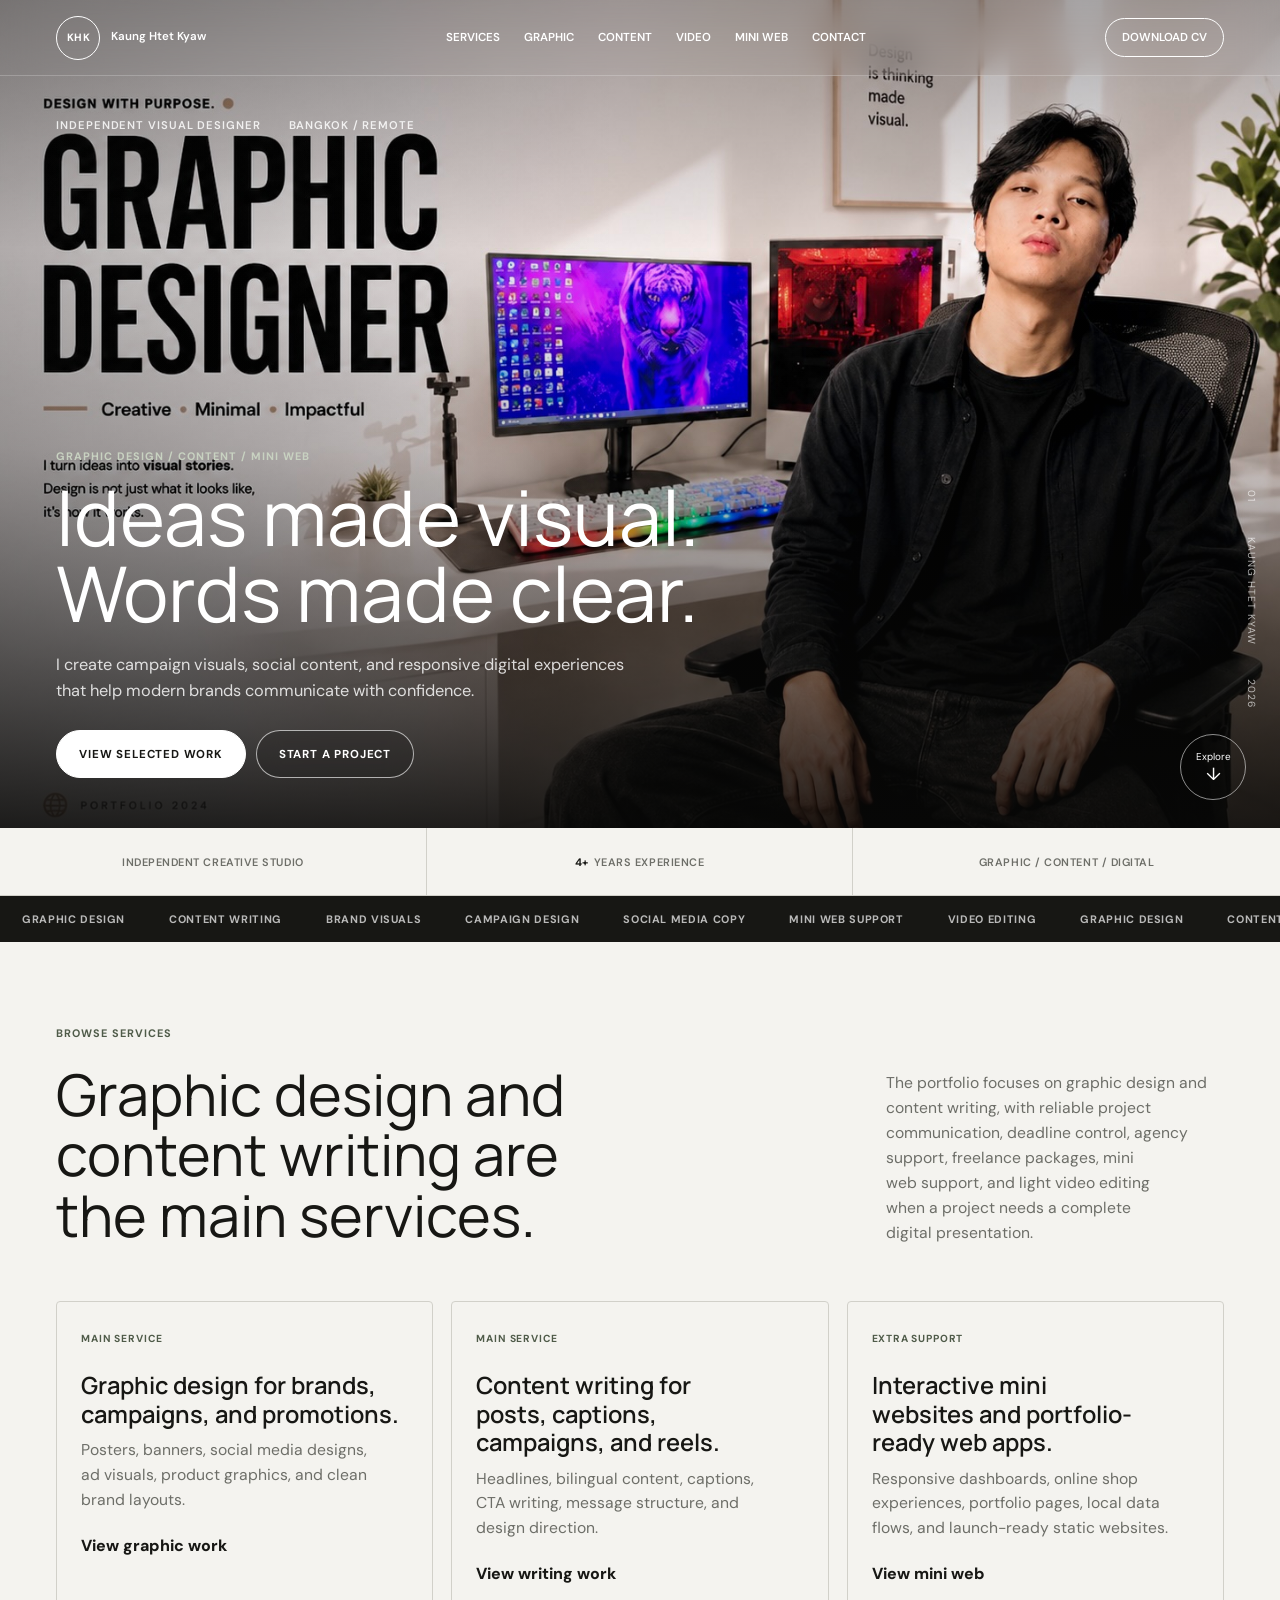
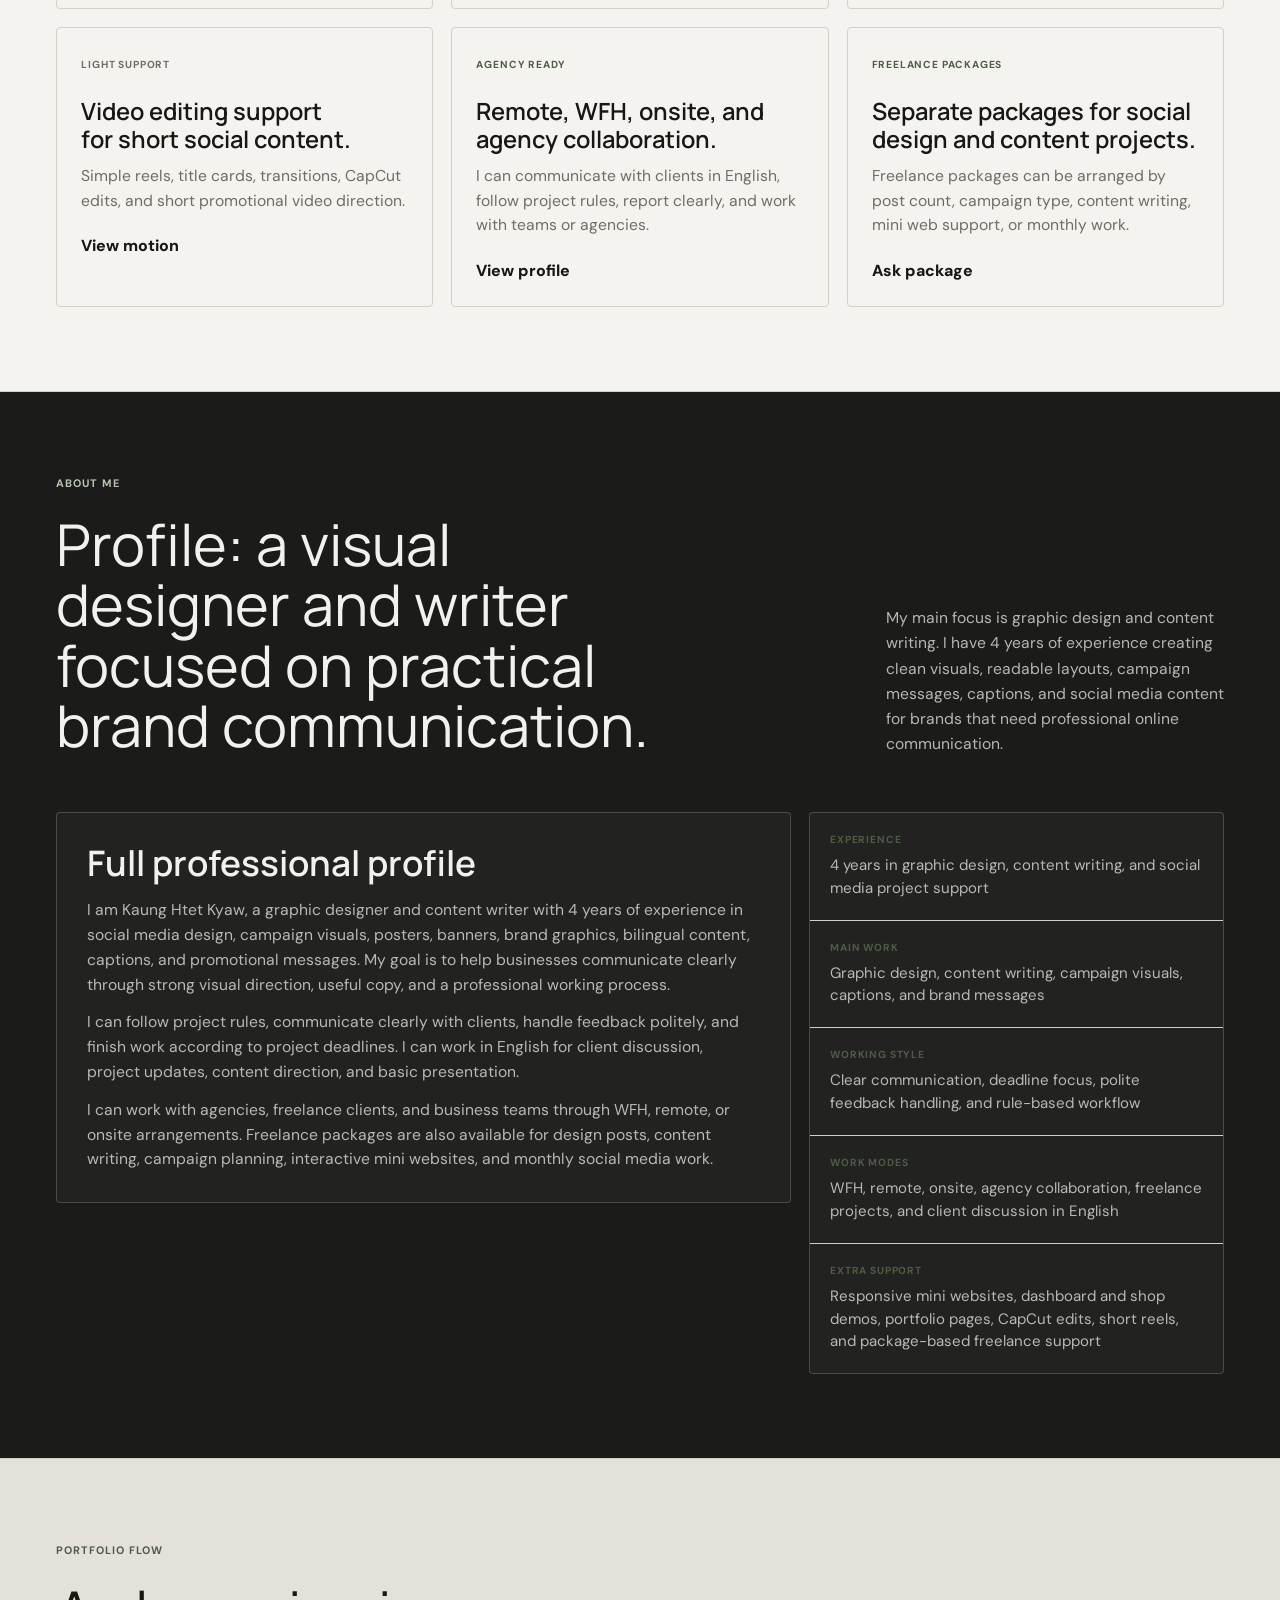
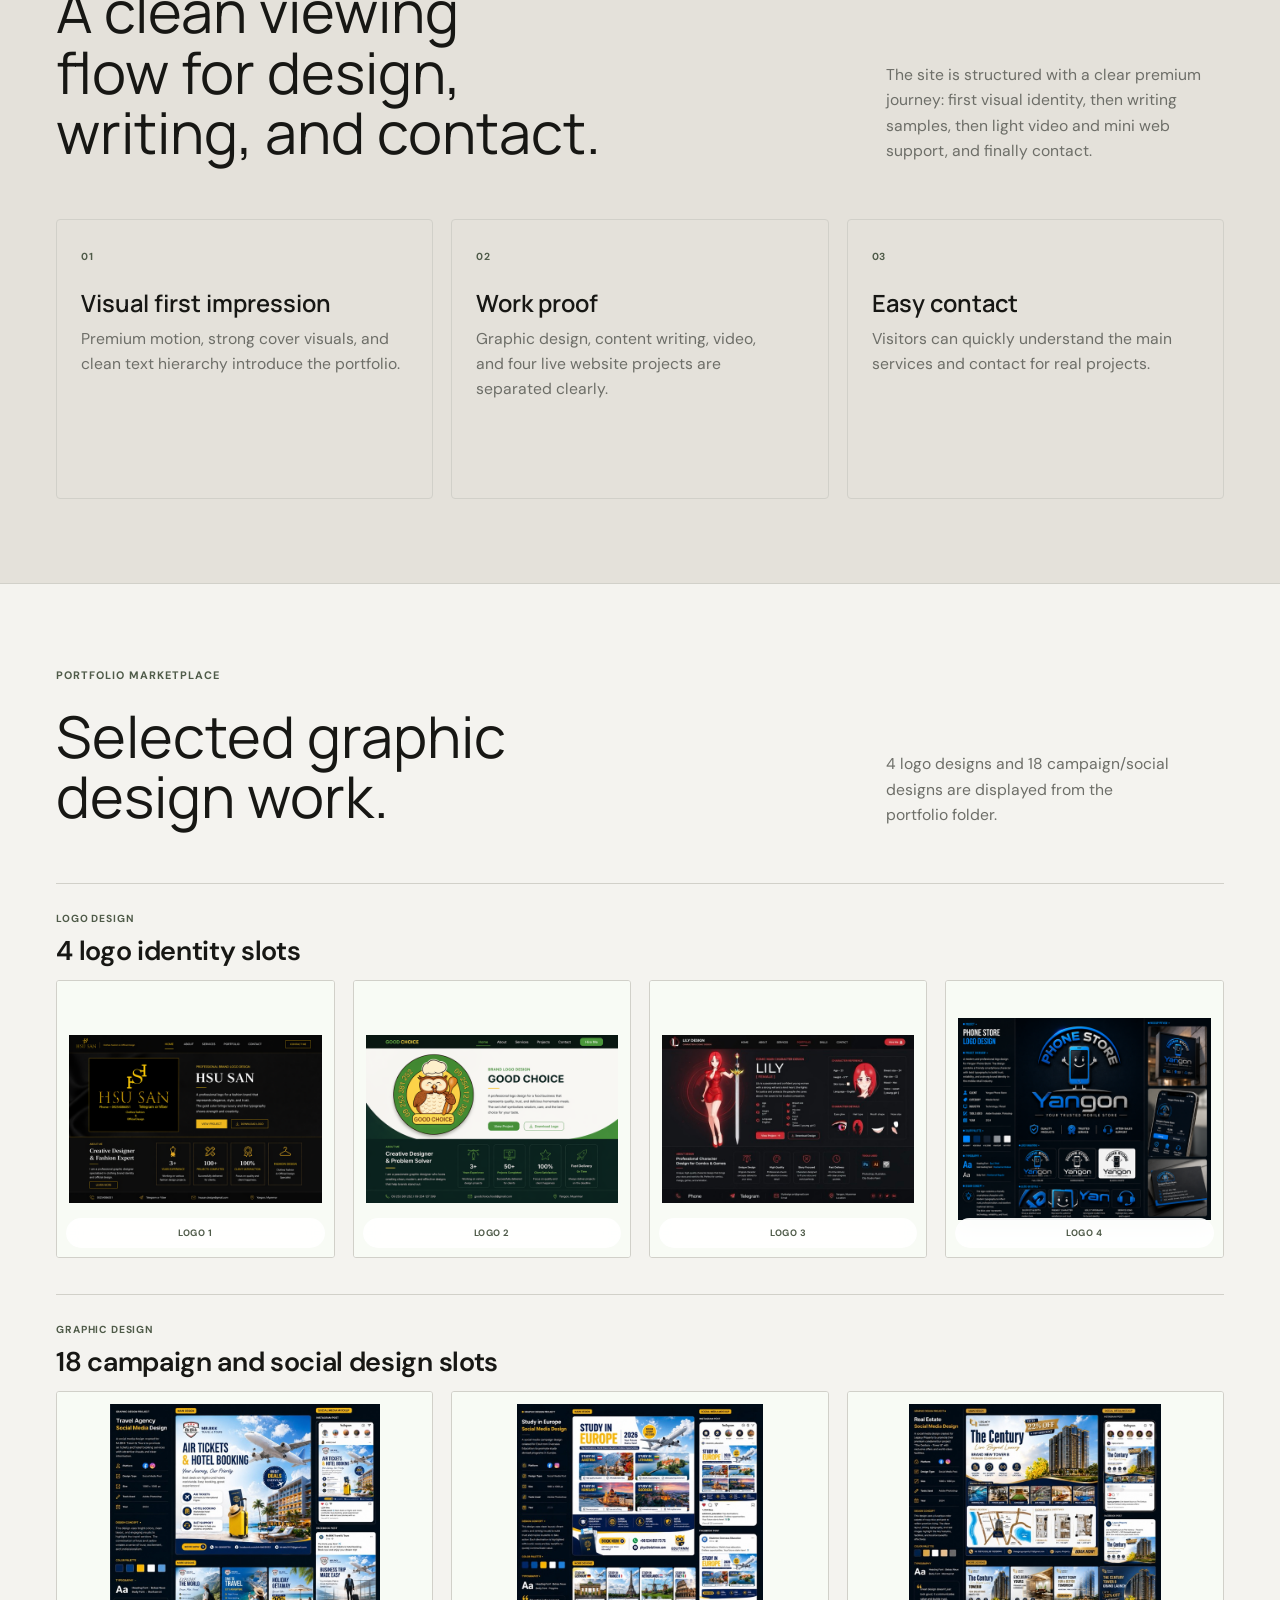
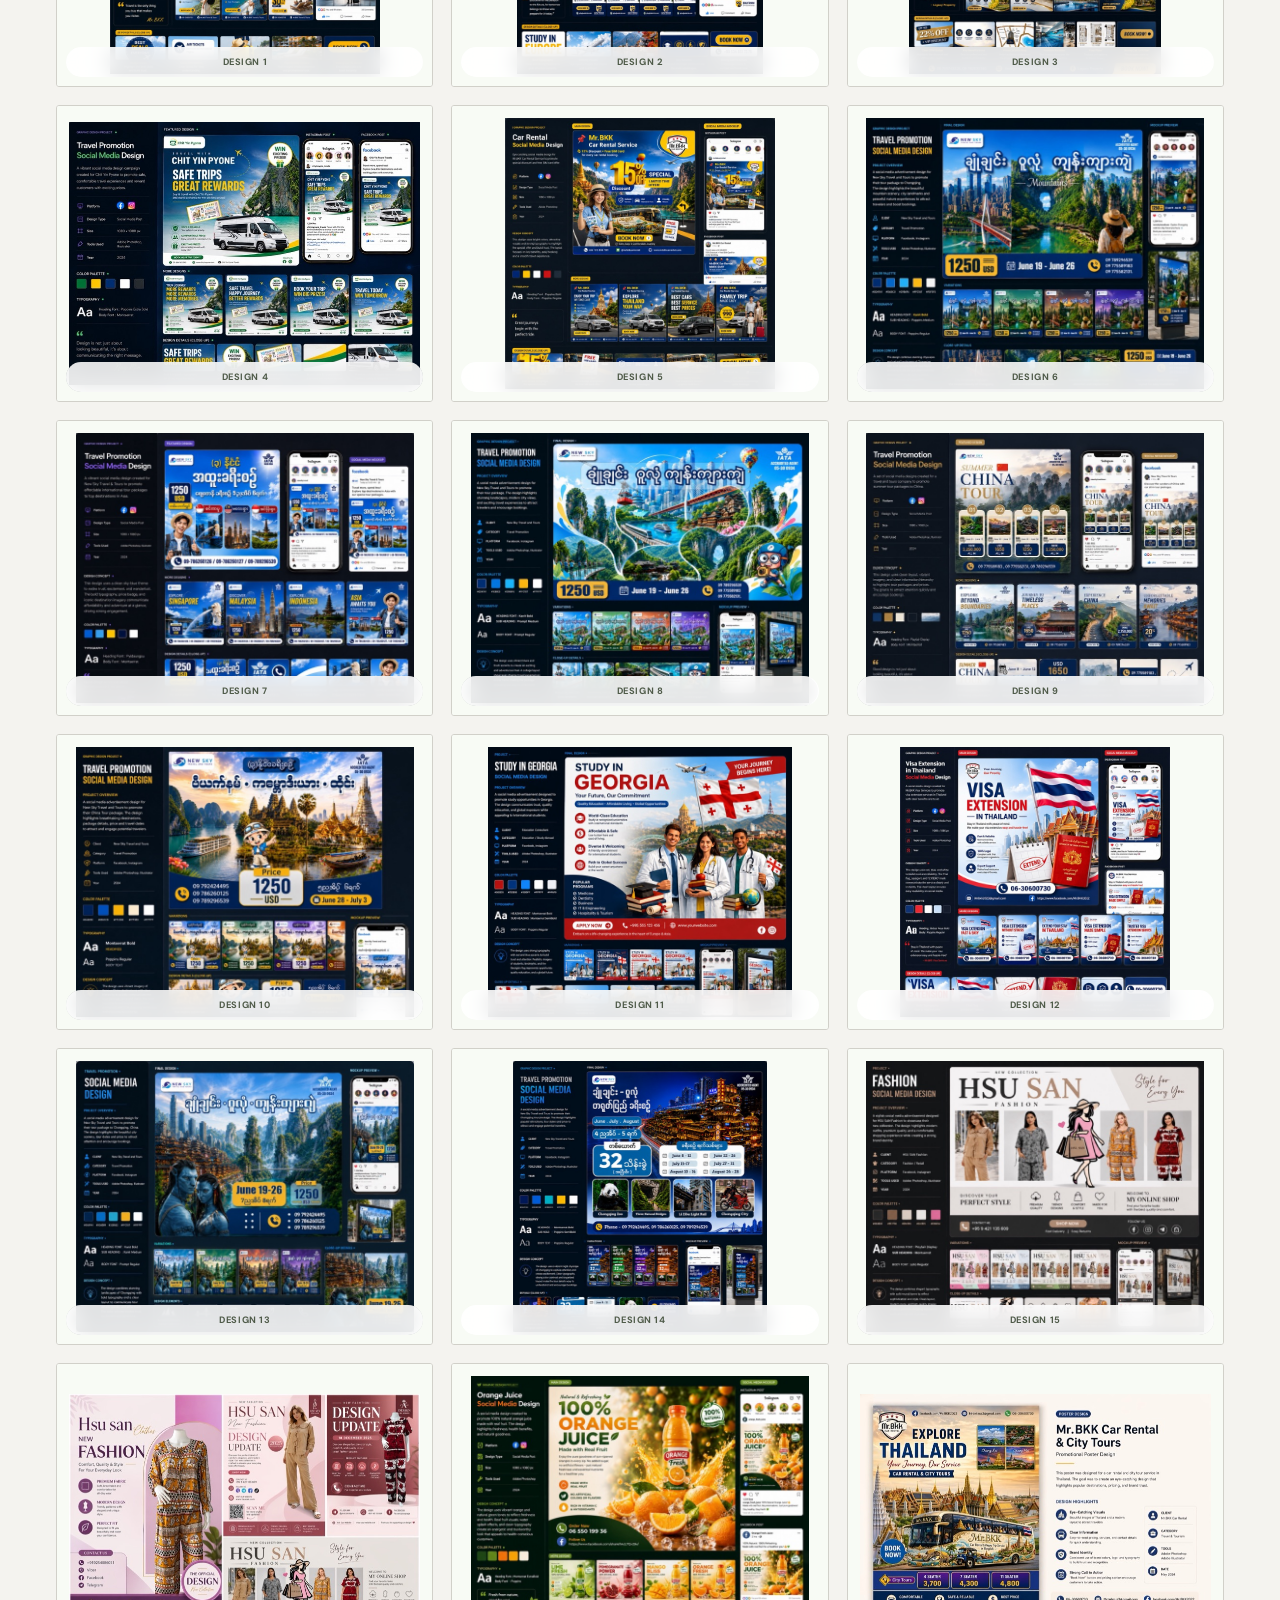
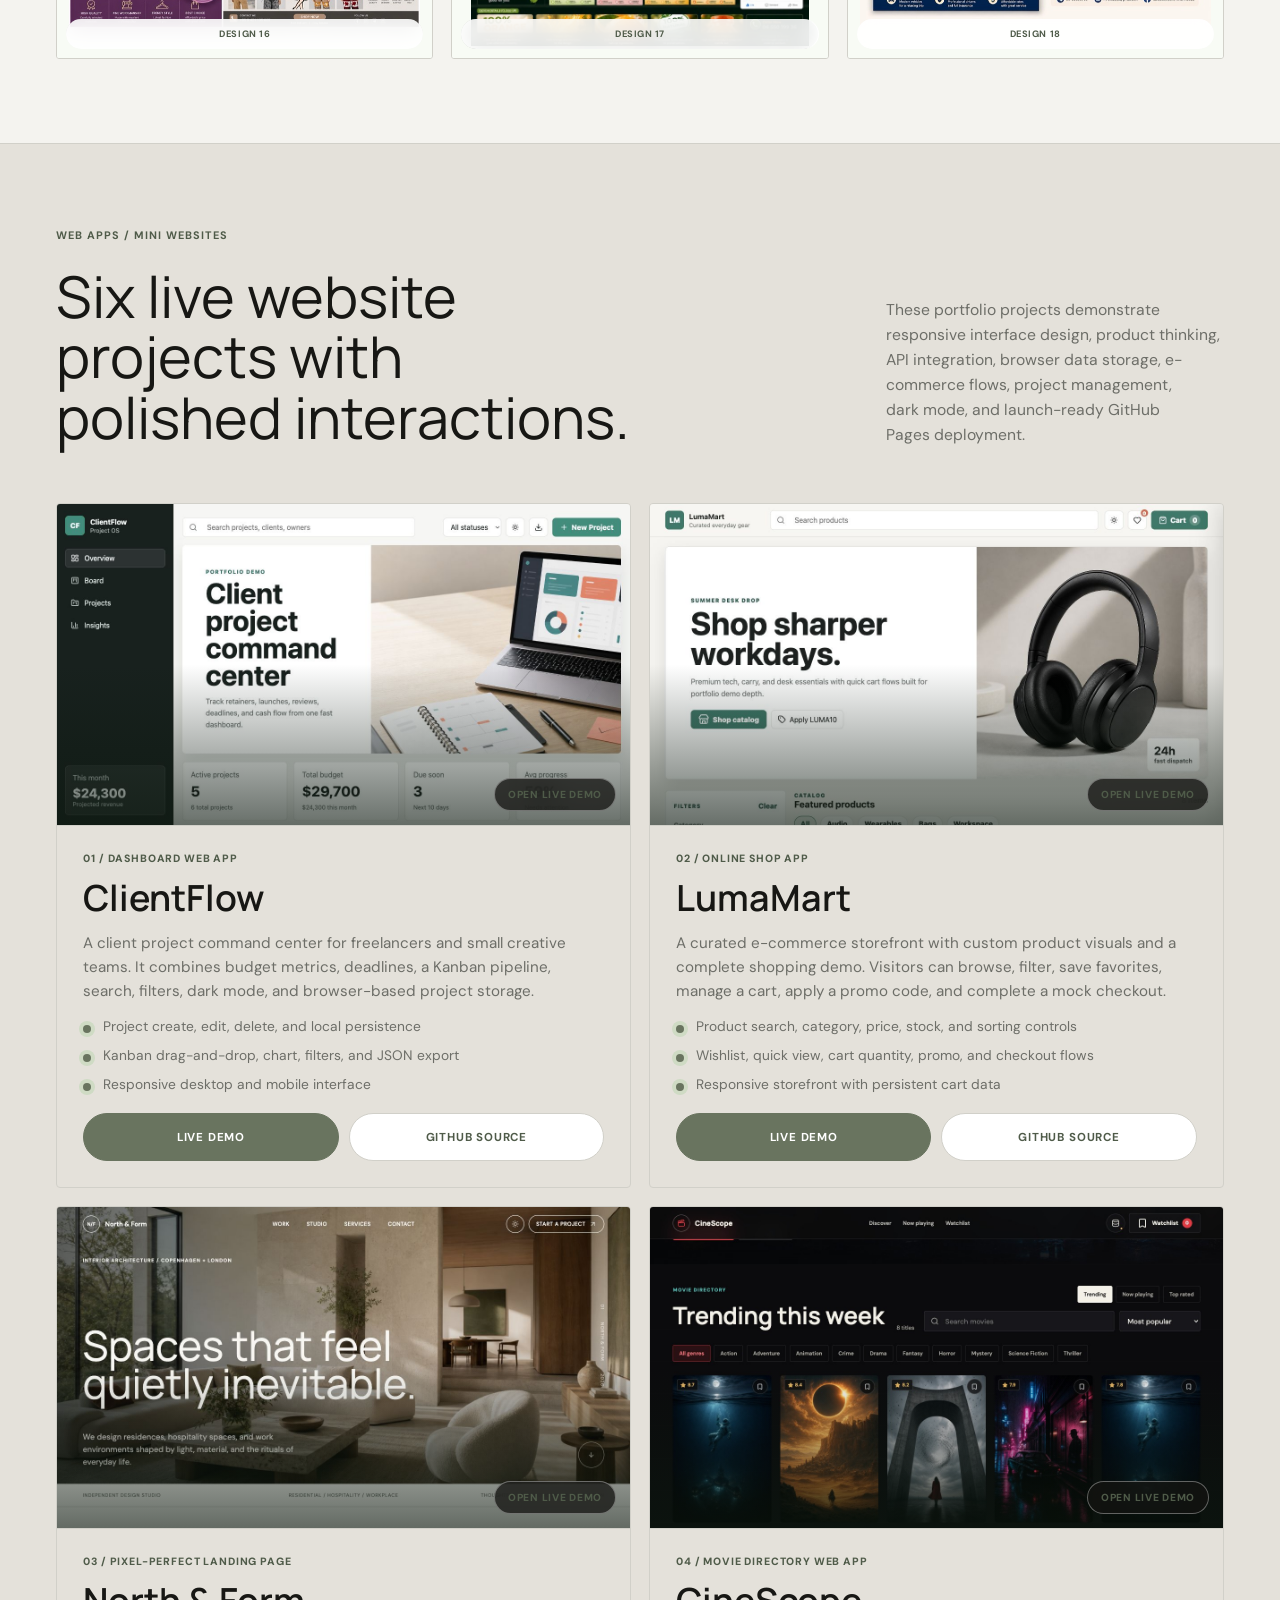
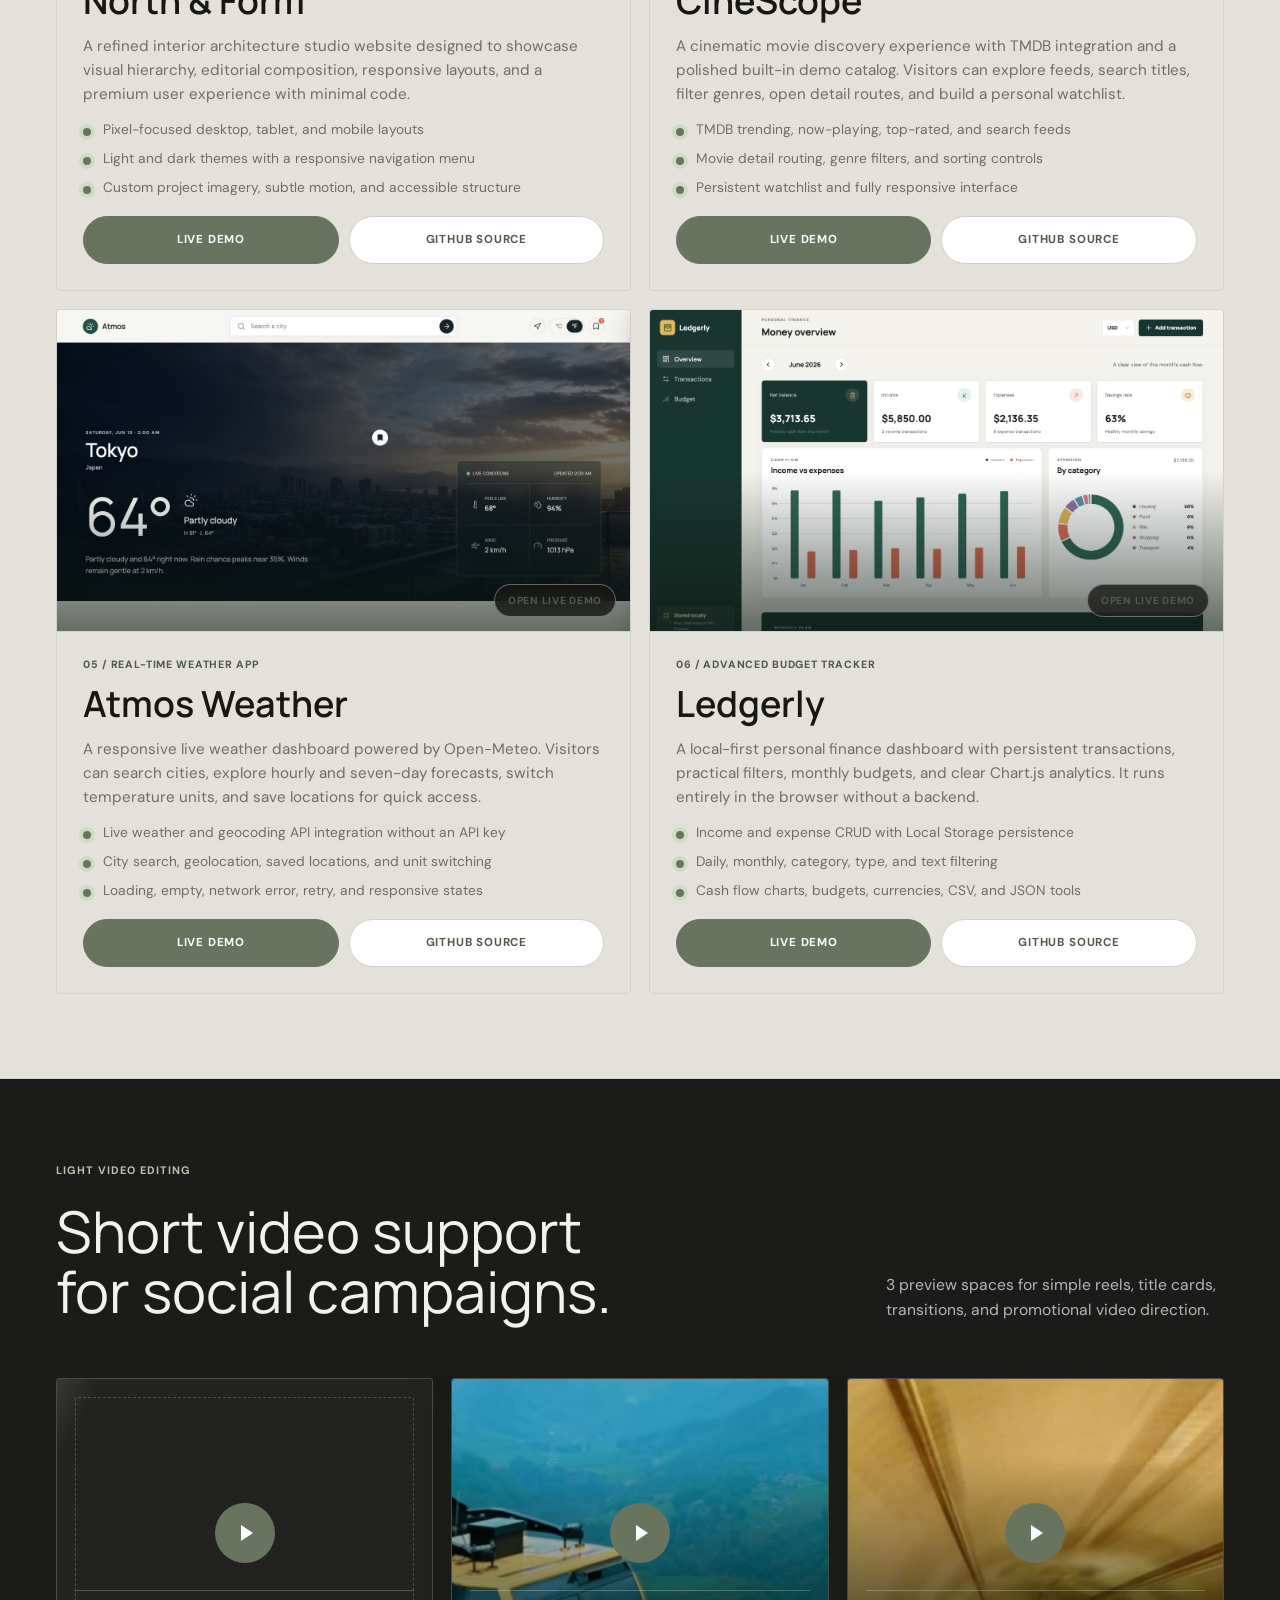
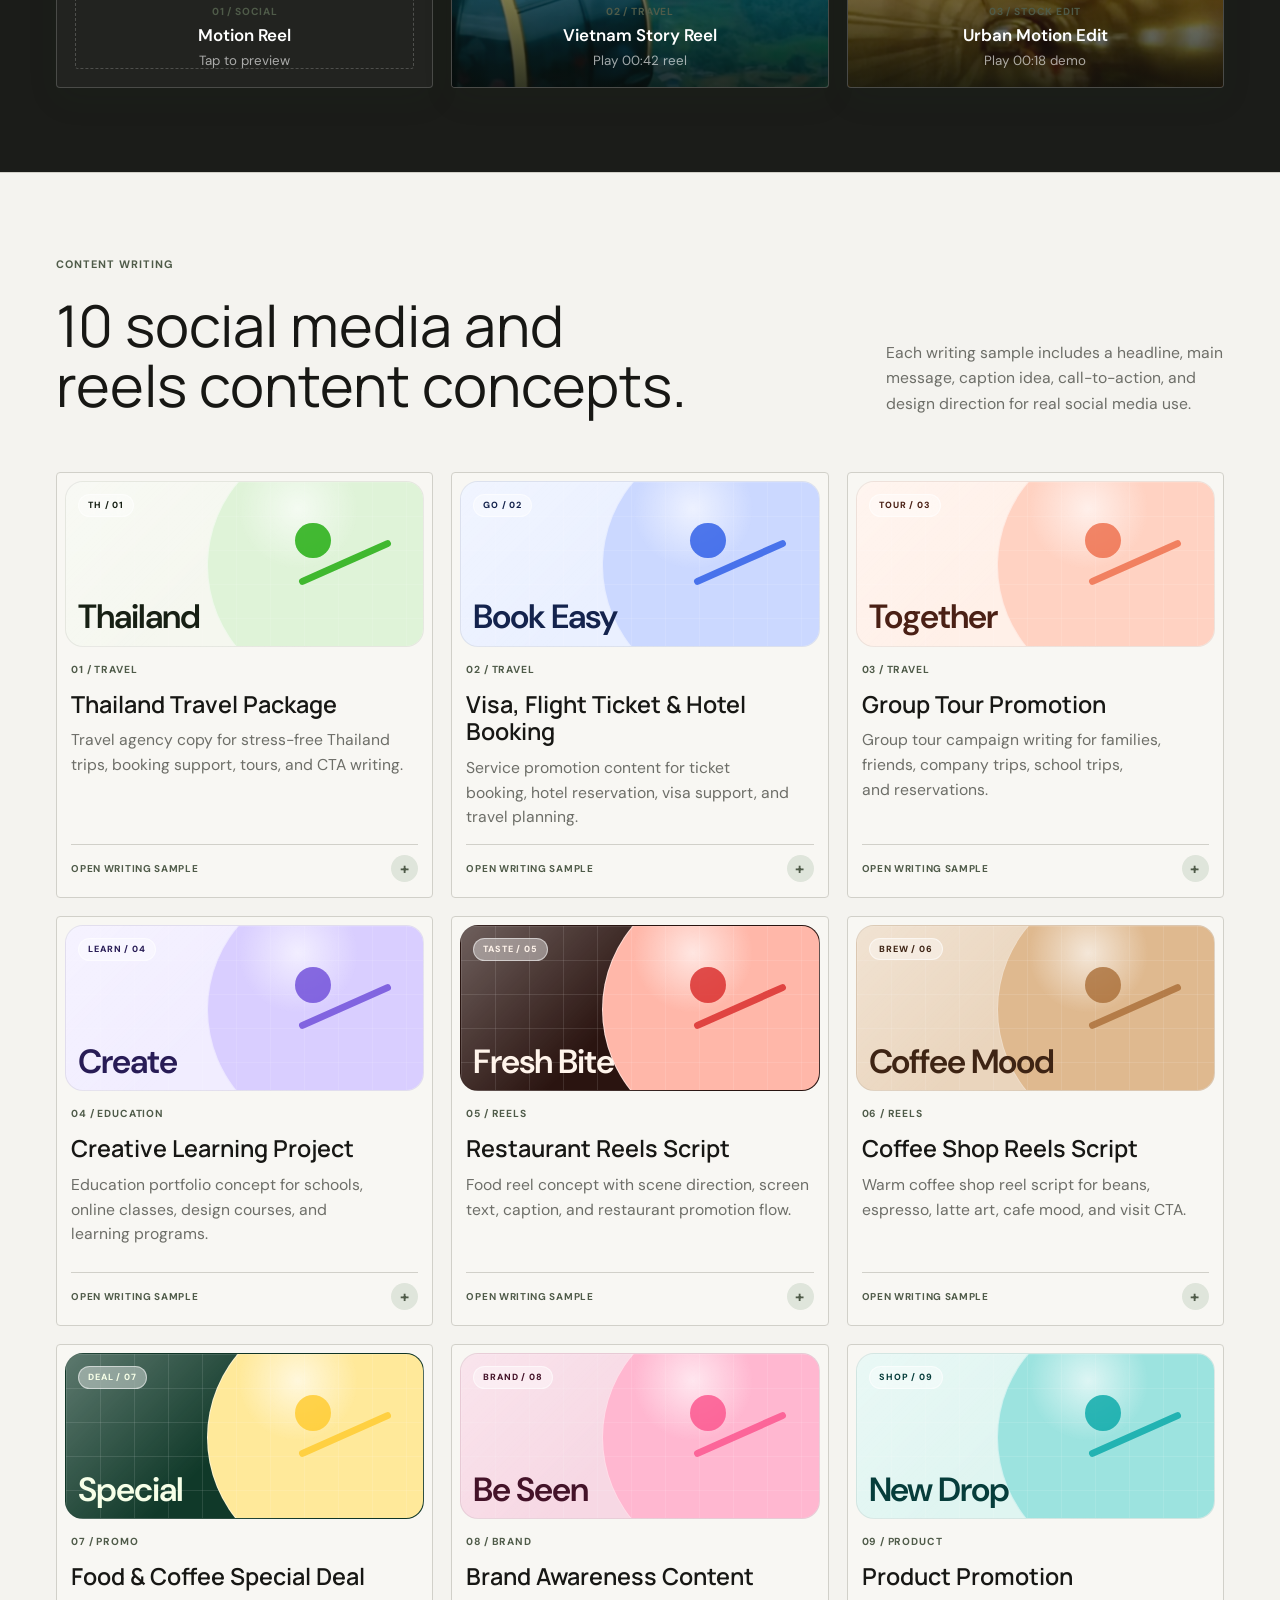
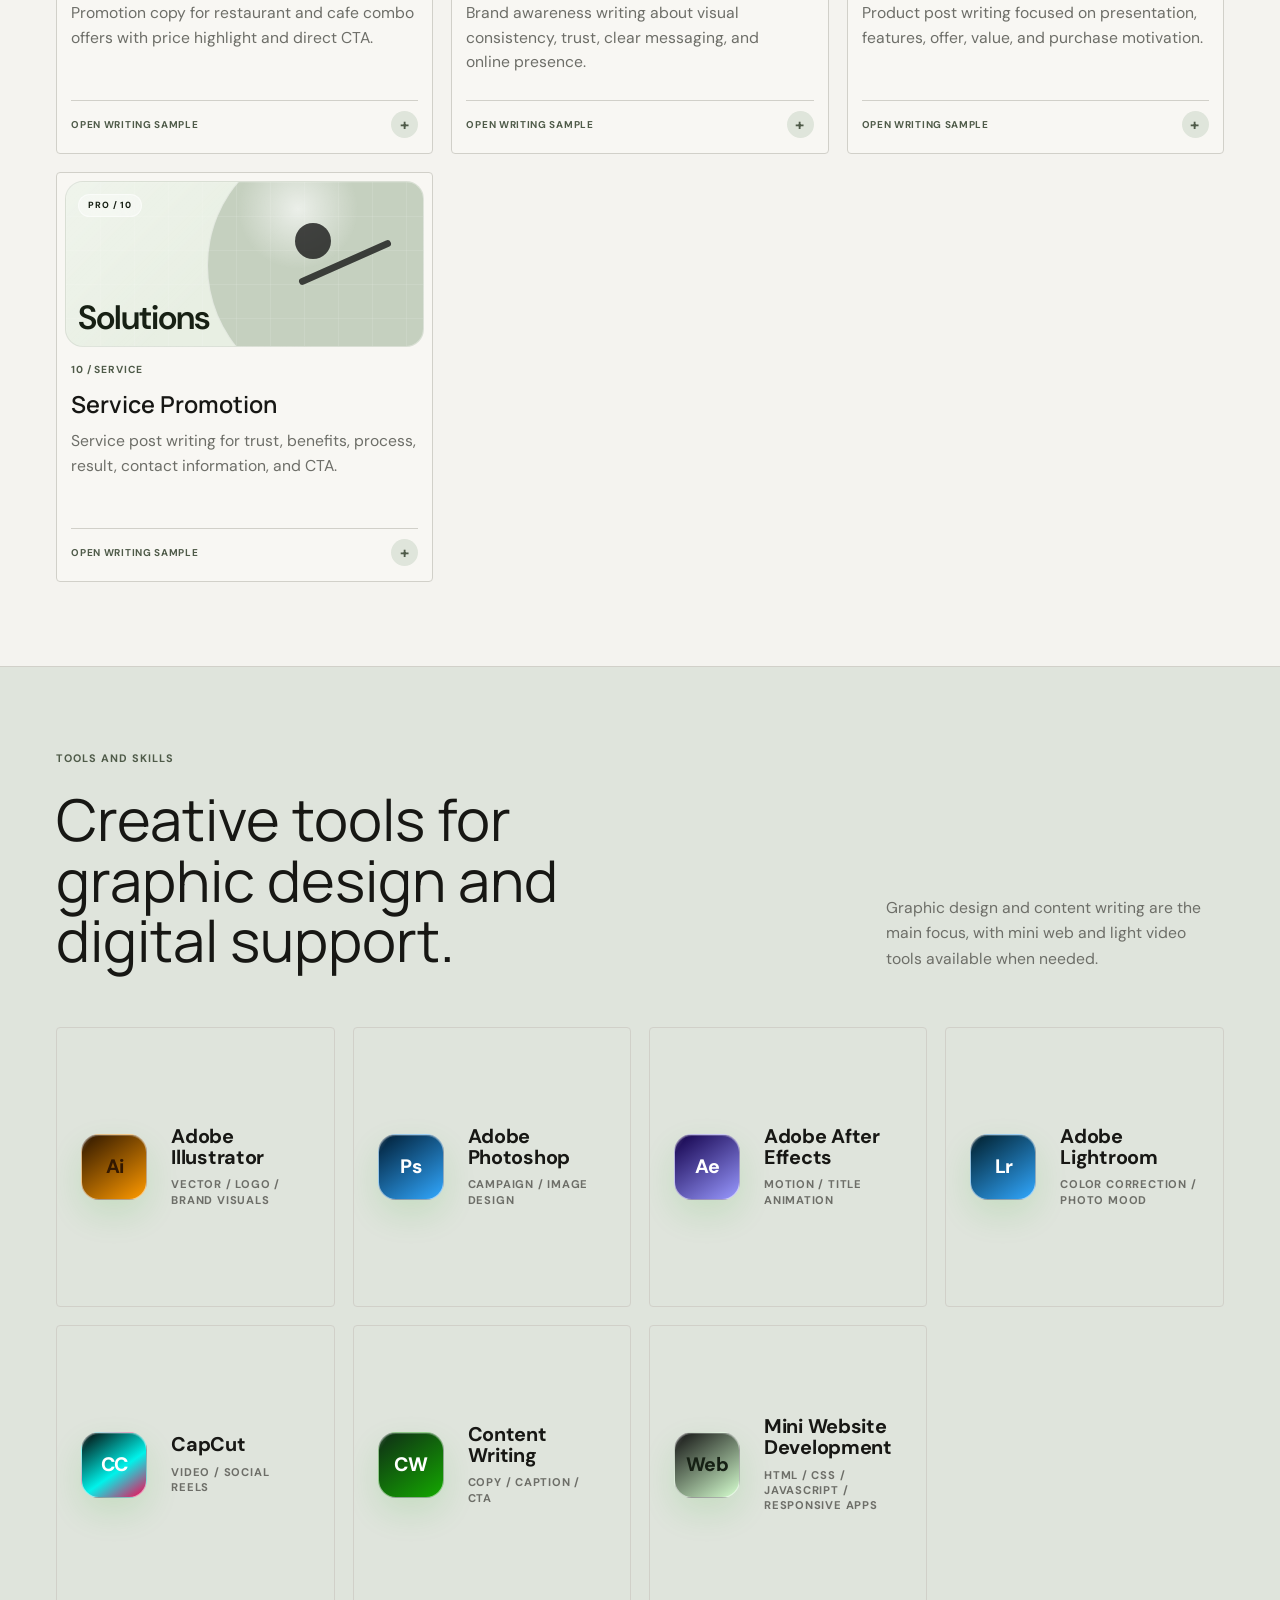
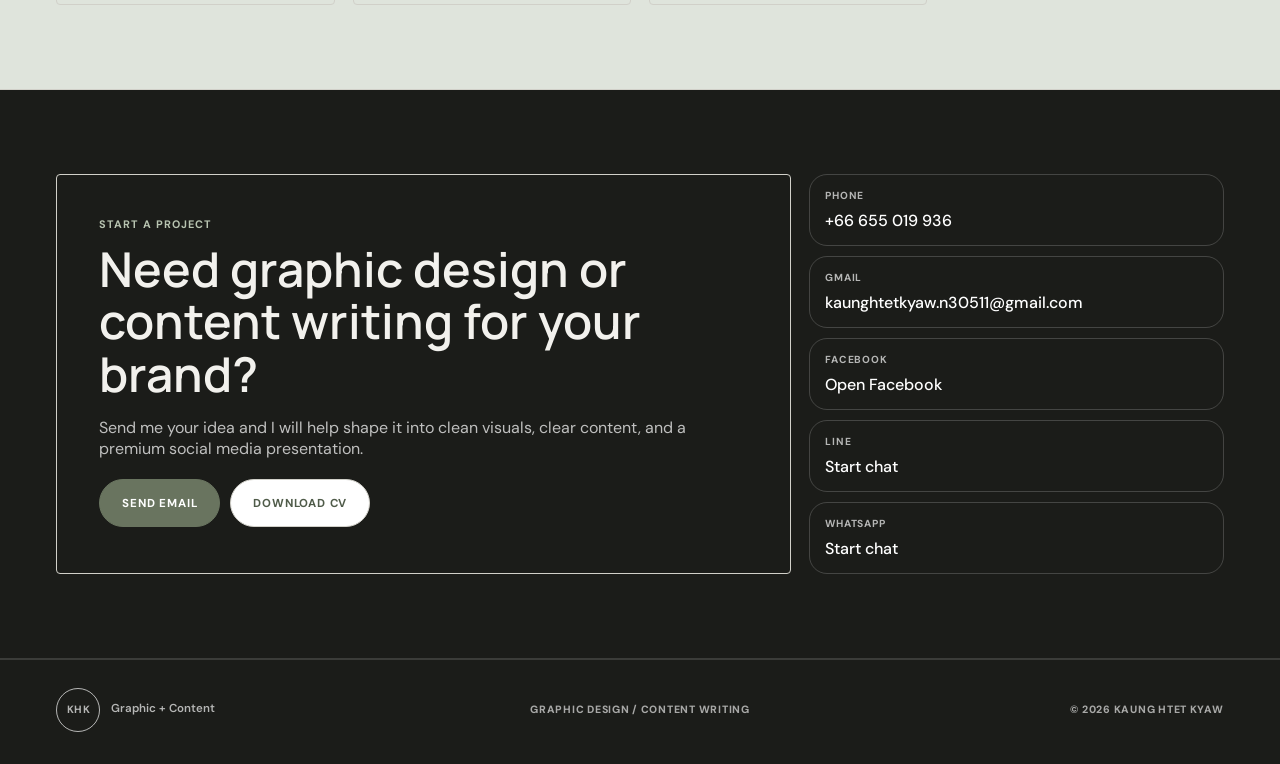
==== index.html @ 37d465cb "Add Urban Motion stock edit" ====
<!doctype html>
<html lang="en">
  <head>
    <meta charset="UTF-8" />
    <meta name="viewport" content="width=device-width, initial-scale=1.0" />
    <meta
      name="description"
      content="Kaung Htet Kyaw is a graphic designer and content writer with 4 years of experience creating premium brand visuals, bilingual content, interactive mini websites, agency support, and freelance packages."
    />
    <title>Kaung Htet Kyaw | Graphic Designer &amp; Content Writer</title>
    <link rel="icon" href="./assets/favicon.svg" type="image/svg+xml" />
    <link rel="preconnect" href="https://fonts.googleapis.com" />
    <link rel="preconnect" href="https://fonts.gstatic.com" crossorigin />
    <link
      href="https://fonts.googleapis.com/css2?family=DM+Sans:wght@400;500;600;700&amp;family=Manrope:wght@400;500;600;700&amp;display=swap"
      rel="stylesheet"
    />
    <link rel="stylesheet" href="styles.css?v=editorial-portfolio-20260611" />
    <script>
      document.documentElement.classList.add("js");
    </script>
  </head>
  <body>
    <a class="skip-link" href="#main">Skip to content</a>
    <div class="bubble-background" aria-hidden="true">
      <span></span>
      <span></span>
      <span></span>
      <span></span>
      <span></span>
      <span></span>
      <span></span>
      <span></span>
    </div>

    <header class="site-header">
      <a class="brand" href="#top" aria-label="Kaung Htet Kyaw home">
        <span class="brand-mark">KHK</span>
        <span class="brand-copy">Kaung Htet Kyaw</span>
      </a>

      <button
        class="nav-toggle"
        type="button"
        aria-expanded="false"
        aria-controls="site-nav"
      >
        <span></span>
        <span></span>
        <span class="sr-only">Toggle navigation</span>
      </button>

      <nav id="site-nav" class="site-nav" aria-label="Primary navigation">
        <a href="#services">Services</a>
        <a href="#work">Graphic</a>
        <a href="#content">Content</a>
        <a href="#motion">Video</a>
        <a href="#mini-web">Mini Web</a>
        <a href="#contact">Contact</a>
      </nav>

      <a class="header-cta" href="./assets/KaungHtetKyaw_CV.pdf" download>
        Download CV
      </a>
    </header>

    <main id="main">
      <section id="top" class="hero">
        <div class="hero-cover-card" data-cover-video-slot>
          <div class="hero-cover-media" aria-label="Portfolio cover image">
            <img
              class="cover-photo"
              src="./assets/portfolio-ui-design/cover-photo.png?v=editorial-20260611"
              alt="Kaung Htet Kyaw in his graphic design workspace"
              width="1448"
              height="1086"
              fetchpriority="high"
            />
          </div>

          <div class="hero-shade" aria-hidden="true"></div>

          <div class="hero-topline">
            <span>Independent visual designer</span>
            <span>Bangkok / Remote</span>
          </div>

          <div class="hero-intro reveal">
            <p class="eyebrow">Graphic design / Content / Mini web</p>
            <h1>Ideas made visual.<br />Words made clear.</h1>
            <p>
              I create campaign visuals, social content, and responsive digital
              experiences that help modern brands communicate with confidence.
            </p>
            <div class="hero-buttons">
              <a class="button button-primary" href="#work">View selected work</a>
              <a class="button hero-outline-button" href="#contact">Start a project</a>
            </div>
          </div>

          <div class="hero-side-index" aria-hidden="true">
            <span>01</span>
            <span>KAUNG HTET KYAW</span>
            <span>2026</span>
          </div>

          <a class="hero-scroll" href="#services" aria-label="Scroll to services">
            <span>Explore</span>
            <span aria-hidden="true">↓</span>
          </a>
        </div>

        <div class="hero-facts" aria-label="Portfolio highlights">
          <span>Independent creative studio</span>
          <span><strong>4+</strong> years experience</span>
          <span>Graphic / Content / Digital</span>
        </div>
      </section>

      <div class="logo-strip" aria-label="Creative focus areas">
        <div class="logo-track">
          <span>Graphic Design</span>
          <span>Content Writing</span>
          <span>Brand Visuals</span>
          <span>Campaign Design</span>
          <span>Social Media Copy</span>
          <span>Mini Web Support</span>
          <span>Video Editing</span>
          <span>Graphic Design</span>
          <span>Content Writing</span>
          <span>Brand Visuals</span>
          <span>Campaign Design</span>
          <span>Social Media Copy</span>
          <span>Mini Web Support</span>
          <span>Video Editing</span>
        </div>
      </div>

      <section id="services" class="section services-section">
        <div class="section-heading reveal">
          <p class="eyebrow">Browse services</p>
          <h2>Graphic design and content writing are the main services.</h2>
          <p>
            The portfolio focuses on graphic design and content writing, with
            reliable project communication, deadline control, agency support,
            freelance packages, mini web support, and light video editing when
            a project needs a complete digital presentation.
          </p>
        </div>

        <div class="market-grid">
          <article class="market-card reveal">
            <span>Main service</span>
            <h3>Graphic design for brands, campaigns, and promotions.</h3>
            <p>Posters, banners, social media designs, ad visuals, product graphics, and clean brand layouts.</p>
            <a href="#work">View graphic work</a>
          </article>
          <article class="market-card reveal">
            <span>Main service</span>
            <h3>Content writing for posts, captions, campaigns, and reels.</h3>
            <p>Headlines, bilingual content, captions, CTA writing, message structure, and design direction.</p>
            <a href="#content">View writing work</a>
          </article>
          <article class="market-card reveal">
            <span>Extra support</span>
            <h3>Interactive mini websites and portfolio-ready web apps.</h3>
            <p>Responsive dashboards, online shop experiences, portfolio pages, local data flows, and launch-ready static websites.</p>
            <a href="#mini-web">View mini web</a>
          </article>
          <article class="market-card market-card-green reveal">
            <span>Light support</span>
            <h3>Video editing support for short social content.</h3>
            <p>Simple reels, title cards, transitions, CapCut edits, and short promotional video direction.</p>
            <a href="#motion">View motion</a>
          </article>
          <article class="market-card reveal">
            <span>Agency ready</span>
            <h3>Remote, WFH, onsite, and agency collaboration.</h3>
            <p>I can communicate with clients in English, follow project rules, report clearly, and work with teams or agencies.</p>
            <a href="#about">View profile</a>
          </article>
          <article class="market-card reveal">
            <span>Freelance packages</span>
            <h3>Separate packages for social design and content projects.</h3>
            <p>Freelance packages can be arranged by post count, campaign type, content writing, mini web support, or monthly work.</p>
            <a href="#contact">Ask package</a>
          </article>
        </div>
      </section>

      <section id="about" class="section about-section">
        <div class="section-heading reveal">
          <p class="eyebrow">About me</p>
          <h2>Profile: a visual designer and writer focused on practical brand communication.</h2>
          <p>
            My main focus is graphic design and content writing. I have 4
            years of experience creating clean visuals, readable layouts,
            campaign messages, captions, and social media content for brands
            that need professional online communication.
          </p>
        </div>

        <div class="about-grid">
          <article class="about-panel reveal">
            <h3>Full professional profile</h3>
            <p>
              I am Kaung Htet Kyaw, a graphic designer and content writer
              with 4 years of experience in social media design, campaign
              visuals, posters, banners, brand graphics, bilingual content,
              captions, and promotional messages. My goal is to help businesses
              communicate clearly through strong visual direction, useful copy,
              and a professional working process.
            </p>
            <p>
              I can follow project rules, communicate clearly with clients,
              handle feedback politely, and finish work according to project
              deadlines. I can work in English for client discussion, project
              updates, content direction, and basic presentation.
            </p>
            <p>
              I can work with agencies, freelance clients, and business teams
              through WFH, remote, or onsite arrangements. Freelance packages
              are also available for design posts, content writing, campaign
              planning, interactive mini websites, and monthly social media work.
            </p>
          </article>

          <dl class="about-facts reveal">
            <div><dt>Experience</dt><dd>4 years in graphic design, content writing, and social media project support</dd></div>
            <div><dt>Main work</dt><dd>Graphic design, content writing, campaign visuals, captions, and brand messages</dd></div>
            <div><dt>Working style</dt><dd>Clear communication, deadline focus, polite feedback handling, and rule-based workflow</dd></div>
            <div><dt>Work modes</dt><dd>WFH, remote, onsite, agency collaboration, freelance projects, and client discussion in English</dd></div>
            <div><dt>Extra support</dt><dd>Responsive mini websites, dashboard and shop demos, portfolio pages, CapCut edits, short reels, and package-based freelance support</dd></div>
          </dl>
        </div>
      </section>

      <section id="process" class="section process-section">
        <div class="section-heading reveal">
          <p class="eyebrow">Portfolio flow</p>
          <h2>A clean viewing flow for design, writing, and contact.</h2>
          <p>
            The site is structured with a clear premium journey: first visual
            identity, then writing samples, then light video and mini web
            support, and finally contact.
          </p>
        </div>

        <div class="process-grid">
          <article class="process-card reveal">
            <span>01</span>
            <h3>Visual first impression</h3>
            <p>Premium motion, strong cover visuals, and clean text hierarchy introduce the portfolio.</p>
          </article>
          <article class="process-card reveal">
            <span>02</span>
            <h3>Work proof</h3>
            <p>Graphic design, content writing, video, and four live website projects are separated clearly.</p>
          </article>
          <article class="process-card reveal">
            <span>03</span>
            <h3>Easy contact</h3>
            <p>Visitors can quickly understand the main services and contact for real projects.</p>
          </article>
        </div>
      </section>

      <section id="work" class="section work-section">
        <div class="section-heading reveal">
          <p class="eyebrow">Portfolio marketplace</p>
          <h2>Selected graphic design work.</h2>
          <p>4 logo designs and 18 campaign/social designs are displayed from the portfolio folder.</p>
        </div>

        <div class="portfolio-group">
          <div class="portfolio-subhead reveal">
            <span>Logo design</span>
            <strong>4 logo identity slots</strong>
          </div>

          <div class="logo-grid">
            <button class="work-card work-image-card logo-image-card reveal" type="button" data-image-slot="logo-1" data-image="./assets/portfolio-ui-design/logo1.png" data-caption="logo1"><img src="./assets/portfolio-ui-design/thumbs/logo1.png" alt="logo1" loading="lazy" /><span>Logo 1</span></button>
            <button class="work-card work-image-card logo-image-card reveal" type="button" data-image-slot="logo-2" data-image="./assets/portfolio-ui-design/logo2.png" data-caption="logo2"><img src="./assets/portfolio-ui-design/thumbs/logo2.png" alt="logo2" loading="lazy" /><span>Logo 2</span></button>
            <button class="work-card work-image-card logo-image-card reveal" type="button" data-image-slot="logo-3" data-image="./assets/portfolio-ui-design/logo3.jpeg" data-caption="logo3"><img src="./assets/portfolio-ui-design/thumbs/logo3.jpeg" alt="logo3" loading="lazy" /><span>Logo 3</span></button>
            <button class="work-card work-image-card logo-image-card reveal" type="button" data-image-slot="logo-4" data-image="./assets/portfolio-ui-design/logo4.png" data-caption="logo4"><img src="./assets/portfolio-ui-design/thumbs/logo4.png" alt="logo4" loading="lazy" /><span>Logo 4</span></button>
          </div>
        </div>

        <div class="portfolio-group">
          <div class="portfolio-subhead reveal">
            <span>Graphic design</span>
            <strong>18 campaign and social design slots</strong>
          </div>

          <div class="portfolio-grid">
            <button class="work-card work-image-card reveal" type="button" data-image-slot="design-1" data-image="./assets/portfolio-ui-design/design1.jpg" data-caption="design1"><img src="./assets/portfolio-ui-design/thumbs/design1.jpg" alt="design1" loading="lazy" /><span>Design 1</span></button>
            <button class="work-card work-image-card reveal" type="button" data-image-slot="design-2" data-image="./assets/portfolio-ui-design/design2.jpg" data-caption="design2"><img src="./assets/portfolio-ui-design/thumbs/design2.jpg" alt="design2" loading="lazy" /><span>Design 2</span></button>
            <button class="work-card work-image-card reveal" type="button" data-image-slot="design-3" data-image="./assets/portfolio-ui-design/design3.jpg" data-caption="design3"><img src="./assets/portfolio-ui-design/thumbs/design3.jpg" alt="design3" loading="lazy" /><span>Design 3</span></button>
            <button class="work-card work-image-card reveal" type="button" data-image-slot="design-4" data-image="./assets/portfolio-ui-design/design4.jpg" data-caption="design4"><img src="./assets/portfolio-ui-design/thumbs/design4.jpg" alt="design4" loading="lazy" /><span>Design 4</span></button>
            <button class="work-card work-image-card reveal" type="button" data-image-slot="design-5" data-image="./assets/portfolio-ui-design/design5.jpg" data-caption="design5"><img src="./assets/portfolio-ui-design/thumbs/design5.jpg" alt="design5" loading="lazy" /><span>Design 5</span></button>
            <button class="work-card work-image-card reveal" type="button" data-image-slot="design-6" data-image="./assets/portfolio-ui-design/design6.jpg" data-caption="design6"><img src="./assets/portfolio-ui-design/thumbs/design6.jpg" alt="design6" loading="lazy" /><span>Design 6</span></button>
            <button class="work-card work-image-card reveal" type="button" data-image-slot="design-7" data-image="./assets/portfolio-ui-design/design7.jpg" data-caption="design7"><img src="./assets/portfolio-ui-design/thumbs/design7.jpg" alt="design7" loading="lazy" /><span>Design 7</span></button>
            <button class="work-card work-image-card reveal" type="button" data-image-slot="design-8" data-image="./assets/portfolio-ui-design/design8.jpg" data-caption="design8"><img src="./assets/portfolio-ui-design/thumbs/design8.jpg" alt="design8" loading="lazy" /><span>Design 8</span></button>
            <button class="work-card work-image-card reveal" type="button" data-image-slot="design-9" data-image="./assets/portfolio-ui-design/design9.jpg" data-caption="design9"><img src="./assets/portfolio-ui-design/thumbs/design9.jpg" alt="design9" loading="lazy" /><span>Design 9</span></button>
            <button class="work-card work-image-card reveal" type="button" data-image-slot="design-10" data-image="./assets/portfolio-ui-design/design10.jpg" data-caption="design10"><img src="./assets/portfolio-ui-design/thumbs/design10.jpg" alt="design10" loading="lazy" /><span>Design 10</span></button>
            <button class="work-card work-image-card reveal" type="button" data-image-slot="design-11" data-image="./assets/portfolio-ui-design/design11.jpg" data-caption="design11"><img src="./assets/portfolio-ui-design/thumbs/design11.jpg" alt="design11" loading="lazy" /><span>Design 11</span></button>
            <button class="work-card work-image-card reveal" type="button" data-image-slot="design-12" data-image="./assets/portfolio-ui-design/design12.jpg" data-caption="design12"><img src="./assets/portfolio-ui-design/thumbs/design12.jpg" alt="design12" loading="lazy" /><span>Design 12</span></button>
            <button class="work-card work-image-card reveal" type="button" data-image-slot="design-13" data-image="./assets/portfolio-ui-design/design13.jpg" data-caption="design13"><img src="./assets/portfolio-ui-design/thumbs/design13.jpg" alt="design13" loading="lazy" /><span>Design 13</span></button>
            <button class="work-card work-image-card reveal" type="button" data-image-slot="design-14" data-image="./assets/portfolio-ui-design/design14.jpg" data-caption="design14"><img src="./assets/portfolio-ui-design/thumbs/design14.jpg" alt="design14" loading="lazy" /><span>Design 14</span></button>
            <button class="work-card work-image-card reveal" type="button" data-image-slot="design-15" data-image="./assets/portfolio-ui-design/design15.jpg" data-caption="design15"><img src="./assets/portfolio-ui-design/thumbs/design15.jpg" alt="design15" loading="lazy" /><span>Design 15</span></button>
            <button class="work-card work-image-card reveal" type="button" data-image-slot="design-16" data-image="./assets/portfolio-ui-design/design16.jpg" data-caption="design16"><img src="./assets/portfolio-ui-design/thumbs/design16.jpg" alt="design16" loading="lazy" /><span>Design 16</span></button>
            <button class="work-card work-image-card reveal" type="button" data-image-slot="design-17" data-image="./assets/portfolio-ui-design/design17.jpg" data-caption="design17"><img src="./assets/portfolio-ui-design/thumbs/design17.jpg" alt="design17" loading="lazy" /><span>Design 17</span></button>
            <button class="work-card work-image-card reveal" type="button" data-image-slot="design-18" data-image="./assets/portfolio-ui-design/design18.jpg" data-caption="design18"><img src="./assets/portfolio-ui-design/thumbs/design18.jpg" alt="design18" loading="lazy" /><span>Design 18</span></button>
          </div>
        </div>
      </section>

      <section id="mini-web" class="section mini-web-section">
        <div class="section-heading reveal">
          <p class="eyebrow">Web apps / Mini websites</p>
          <h2>Six live website projects with polished interactions.</h2>
          <p>These portfolio projects demonstrate responsive interface design, product thinking, API integration, browser data storage, e-commerce flows, project management, dark mode, and launch-ready GitHub Pages deployment.</p>
        </div>

        <div class="mini-web-projects">
          <article class="mini-web-project reveal">
            <a class="mini-web-preview" href="./web-apps/clientflow/" target="_blank" rel="noopener noreferrer" aria-label="Open ClientFlow live demo">
              <img src="./assets/mini-web/clientflow-preview.jpg" alt="ClientFlow project management dashboard desktop preview" />
              <span>Open live demo</span>
            </a>
            <div class="mini-web-project-copy">
              <p class="mini-web-type">01 / Dashboard web app</p>
              <h3>ClientFlow</h3>
              <p>A client project command center for freelancers and small creative teams. It combines budget metrics, deadlines, a Kanban pipeline, search, filters, dark mode, and browser-based project storage.</p>
              <ul class="mini-web-features">
                <li>Project create, edit, delete, and local persistence</li>
                <li>Kanban drag-and-drop, chart, filters, and JSON export</li>
                <li>Responsive desktop and mobile interface</li>
              </ul>
              <div class="mini-web-actions">
                <a class="button button-primary" href="./web-apps/clientflow/" target="_blank" rel="noopener noreferrer">Live demo</a>
                <a class="button" href="https://github.com/kaunghtetkyaw511/kaung-htet-kyaw-portfolio/tree/main/web-apps/clientflow" target="_blank" rel="noopener noreferrer">GitHub source</a>
              </div>
            </div>
          </article>

          <article class="mini-web-project reveal">
            <a class="mini-web-preview" href="./web-apps/lumamart/" target="_blank" rel="noopener noreferrer" aria-label="Open LumaMart live demo">
              <img src="./assets/mini-web/lumamart-preview.jpg" alt="LumaMart online shop desktop preview" />
              <span>Open live demo</span>
            </a>
            <div class="mini-web-project-copy">
              <p class="mini-web-type">02 / Online shop app</p>
              <h3>LumaMart</h3>
              <p>A curated e-commerce storefront with custom product visuals and a complete shopping demo. Visitors can browse, filter, save favorites, manage a cart, apply a promo code, and complete a mock checkout.</p>
              <ul class="mini-web-features">
                <li>Product search, category, price, stock, and sorting controls</li>
                <li>Wishlist, quick view, cart quantity, promo, and checkout flows</li>
                <li>Responsive storefront with persistent cart data</li>
              </ul>
              <div class="mini-web-actions">
                <a class="button button-primary" href="./web-apps/lumamart/" target="_blank" rel="noopener noreferrer">Live demo</a>
                <a class="button" href="https://github.com/kaunghtetkyaw511/kaung-htet-kyaw-portfolio/tree/main/web-apps/lumamart" target="_blank" rel="noopener noreferrer">GitHub source</a>
              </div>
            </div>
          </article>

          <article class="mini-web-project reveal">
            <a class="mini-web-preview" href="./web-apps/north-form/" target="_blank" rel="noopener noreferrer" aria-label="Open North and Form live demo">
              <img src="./assets/mini-web/north-form-preview.jpg" alt="North and Form interior architecture landing page desktop preview" />
              <span>Open live demo</span>
            </a>
            <div class="mini-web-project-copy">
              <p class="mini-web-type">03 / Pixel-perfect landing page</p>
              <h3>North &amp; Form</h3>
              <p>A refined interior architecture studio website designed to showcase visual hierarchy, editorial composition, responsive layouts, and a premium user experience with minimal code.</p>
              <ul class="mini-web-features">
                <li>Pixel-focused desktop, tablet, and mobile layouts</li>
                <li>Light and dark themes with a responsive navigation menu</li>
                <li>Custom project imagery, subtle motion, and accessible structure</li>
              </ul>
              <div class="mini-web-actions">
                <a class="button button-primary" href="./web-apps/north-form/" target="_blank" rel="noopener noreferrer">Live demo</a>
                <a class="button" href="https://github.com/kaunghtetkyaw511/kaung-htet-kyaw-portfolio/tree/main/web-apps/north-form" target="_blank" rel="noopener noreferrer">GitHub source</a>
              </div>
            </div>
          </article>

          <article class="mini-web-project reveal">
            <a class="mini-web-preview" href="./web-apps/cinescope/" target="_blank" rel="noopener noreferrer" aria-label="Open CineScope movie directory live demo">
              <img src="./assets/mini-web/cinescope-preview.jpg" alt="CineScope movie directory with cinematic poster grid and filters" />
              <span>Open live demo</span>
            </a>
            <div class="mini-web-project-copy">
              <p class="mini-web-type">04 / Movie directory web app</p>
              <h3>CineScope</h3>
              <p>A cinematic movie discovery experience with TMDB integration and a polished built-in demo catalog. Visitors can explore feeds, search titles, filter genres, open detail routes, and build a personal watchlist.</p>
              <ul class="mini-web-features">
                <li>TMDB trending, now-playing, top-rated, and search feeds</li>
                <li>Movie detail routing, genre filters, and sorting controls</li>
                <li>Persistent watchlist and fully responsive interface</li>
              </ul>
              <div class="mini-web-actions">
                <a class="button button-primary" href="./web-apps/cinescope/" target="_blank" rel="noopener noreferrer">Live demo</a>
                <a class="button" href="https://github.com/kaunghtetkyaw511/kaung-htet-kyaw-portfolio/tree/main/web-apps/cinescope" target="_blank" rel="noopener noreferrer">GitHub source</a>
              </div>
            </div>
          </article>

          <article class="mini-web-project reveal">
            <a class="mini-web-preview" href="./web-apps/atmos/" target="_blank" rel="noopener noreferrer" aria-label="Open Atmos real-time weather live demo">
              <img src="./assets/mini-web/atmos-preview.jpg" alt="Atmos real-time weather dashboard showing current conditions and forecasts" />
              <span>Open live demo</span>
            </a>
            <div class="mini-web-project-copy">
              <p class="mini-web-type">05 / Real-time weather app</p>
              <h3>Atmos Weather</h3>
              <p>A responsive live weather dashboard powered by Open-Meteo. Visitors can search cities, explore hourly and seven-day forecasts, switch temperature units, and save locations for quick access.</p>
              <ul class="mini-web-features">
                <li>Live weather and geocoding API integration without an API key</li>
                <li>City search, geolocation, saved locations, and unit switching</li>
                <li>Loading, empty, network error, retry, and responsive states</li>
              </ul>
              <div class="mini-web-actions">
                <a class="button button-primary" href="./web-apps/atmos/" target="_blank" rel="noopener noreferrer">Live demo</a>
                <a class="button" href="https://github.com/kaunghtetkyaw511/atmos-weather" target="_blank" rel="noopener noreferrer">GitHub source</a>
              </div>
            </div>
          </article>

          <article class="mini-web-project reveal">
            <a class="mini-web-preview" href="./web-apps/ledgerly/" target="_blank" rel="noopener noreferrer" aria-label="Open Ledgerly budget tracker live demo">
              <img src="./assets/mini-web/ledgerly-preview.jpg" alt="Ledgerly personal budget dashboard with cash flow and category charts" />
              <span>Open live demo</span>
            </a>
            <div class="mini-web-project-copy">
              <p class="mini-web-type">06 / Advanced budget tracker</p>
              <h3>Ledgerly</h3>
              <p>A local-first personal finance dashboard with persistent transactions, practical filters, monthly budgets, and clear Chart.js analytics. It runs entirely in the browser without a backend.</p>
              <ul class="mini-web-features">
                <li>Income and expense CRUD with Local Storage persistence</li>
                <li>Daily, monthly, category, type, and text filtering</li>
                <li>Cash flow charts, budgets, currencies, CSV, and JSON tools</li>
              </ul>
              <div class="mini-web-actions">
                <a class="button button-primary" href="./web-apps/ledgerly/" target="_blank" rel="noopener noreferrer">Live demo</a>
                <a class="button" href="https://github.com/kaunghtetkyaw511/ledgerly-budget-tracker" target="_blank" rel="noopener noreferrer">GitHub source</a>
              </div>
            </div>
          </article>
        </div>
      </section>

      <section id="motion" class="section motion-section">
        <div class="section-heading reveal">
          <p class="eyebrow">Light video editing</p>
          <h2>Short video support for social campaigns.</h2>
          <p>3 preview spaces for simple reels, title cards, transitions, and promotional video direction.</p>
        </div>

        <div class="video-strip">
          <button class="video-card video-placeholder reveal" type="button" data-video-slot="video-1" data-title="Motion Reel" data-reel-summary="A preview space for short social media motion, title cards, animated text, and campaign reel direction." aria-label="Open Motion Reel preview"><span class="video-play" aria-hidden="true"></span><div><b>01 / Social</b><strong>Motion Reel</strong><small>Tap to preview</small></div></button>
          <button class="video-card has-video reveal" type="button" data-video-src="./assets/video/vietnam-story-reel.m4v" data-video-poster="./assets/video/vietnam-story-reel-poster.jpg" data-title="Vietnam Story Reel" data-reel-summary="A vertical Vietnam travel story featuring mountain landscapes, cable-car views, paced cuts, branded overlays, and social-ready editing." aria-label="Play Vietnam Story Reel">
            <img class="video-card-media" src="./assets/video/vietnam-story-reel-card.jpg" alt="Vietnam mountain cable-car view from the Story Reel" loading="lazy" />
            <span class="video-play" aria-hidden="true"></span>
            <div><b>02 / Travel</b><strong>Vietnam Story Reel</strong><small>Play 00:42 reel</small></div>
          </button>
          <button class="video-card has-video reveal" type="button" data-video-src="./assets/video/urban-motion-edit.m4v" data-video-poster="./assets/video/urban-motion-edit-poster.jpg" data-source-url="https://www.pexels.com/video/traveling-through-the-city-5129229/" data-source-label="Royalty-free footage by Joseph Eulo on Pexels" data-title="Urban Motion Edit" data-reel-summary="An 18-second vertical city hyperlapse showcase, trimmed and optimized for fast social viewing. Presented as a stock-footage edit demo." aria-label="Play Urban Motion Edit">
            <img class="video-card-media" src="./assets/video/urban-motion-edit-card.jpg" alt="Fast-moving urban tunnel scene from the stock-footage edit demo" loading="lazy" />
            <span class="video-play" aria-hidden="true"></span>
            <div><b>03 / Stock Edit</b><strong>Urban Motion Edit</strong><small>Play 00:18 demo</small></div>
          </button>
        </div>
      </section>

      <section id="content" class="section content-section">
        <div class="section-heading reveal">
          <p class="eyebrow">Content writing</p>
          <h2>10 social media and reels content concepts.</h2>
          <p>Each writing sample includes a headline, main message, caption idea, call-to-action, and design direction for real social media use.</p>
        </div>

        <div class="content-writing-grid">
          <button class="writing-card reveal" type="button" data-content-id="travel-package">
            <span class="writing-thumbnail writing-thumbnail-thailand" aria-hidden="true">
              <span class="writing-thumbnail-code">TH / 01</span>
              <b>Thailand</b>
              <i></i><i></i>
            </span>
            <span class="writing-meta">01 / Travel</span>
            <h3>Thailand Travel Package</h3>
            <p>Travel agency copy for stress-free Thailand trips, booking support, tours, and CTA writing.</p>
            <strong class="writing-open">Open writing sample <span aria-hidden="true">+</span></strong>
          </button>
          <button class="writing-card reveal" type="button" data-content-id="visa-flight-hotel">
            <span class="writing-thumbnail writing-thumbnail-booking" aria-hidden="true">
              <span class="writing-thumbnail-code">GO / 02</span>
              <b>Book Easy</b>
              <i></i><i></i>
            </span>
            <span class="writing-meta">02 / Travel</span>
            <h3>Visa, Flight Ticket &amp; Hotel Booking</h3>
            <p>Service promotion content for ticket booking, hotel reservation, visa support, and travel planning.</p>
            <strong class="writing-open">Open writing sample <span aria-hidden="true">+</span></strong>
          </button>
          <button class="writing-card reveal" type="button" data-content-id="group-tour">
            <span class="writing-thumbnail writing-thumbnail-group" aria-hidden="true">
              <span class="writing-thumbnail-code">TOUR / 03</span>
              <b>Together</b>
              <i></i><i></i>
            </span>
            <span class="writing-meta">03 / Travel</span>
            <h3>Group Tour Promotion</h3>
            <p>Group tour campaign writing for families, friends, company trips, school trips, and reservations.</p>
            <strong class="writing-open">Open writing sample <span aria-hidden="true">+</span></strong>
          </button>
          <button class="writing-card reveal" type="button" data-content-id="creative-learning">
            <span class="writing-thumbnail writing-thumbnail-learning" aria-hidden="true">
              <span class="writing-thumbnail-code">LEARN / 04</span>
              <b>Create</b>
              <i></i><i></i>
            </span>
            <span class="writing-meta">04 / Education</span>
            <h3>Creative Learning Project</h3>
            <p>Education portfolio concept for schools, online classes, design courses, and learning programs.</p>
            <strong class="writing-open">Open writing sample <span aria-hidden="true">+</span></strong>
          </button>
          <button class="writing-card reveal" type="button" data-content-id="restaurant-reel">
            <span class="writing-thumbnail writing-thumbnail-food" aria-hidden="true">
              <span class="writing-thumbnail-code">TASTE / 05</span>
              <b>Fresh Bite</b>
              <i></i><i></i>
            </span>
            <span class="writing-meta">05 / Reels</span>
            <h3>Restaurant Reels Script</h3>
            <p>Food reel concept with scene direction, screen text, caption, and restaurant promotion flow.</p>
            <strong class="writing-open">Open writing sample <span aria-hidden="true">+</span></strong>
          </button>
          <button class="writing-card reveal" type="button" data-content-id="coffee-reel">
            <span class="writing-thumbnail writing-thumbnail-coffee" aria-hidden="true">
              <span class="writing-thumbnail-code">BREW / 06</span>
              <b>Coffee Mood</b>
              <i></i><i></i>
            </span>
            <span class="writing-meta">06 / Reels</span>
            <h3>Coffee Shop Reels Script</h3>
            <p>Warm coffee shop reel script for beans, espresso, latte art, cafe mood, and visit CTA.</p>
            <strong class="writing-open">Open writing sample <span aria-hidden="true">+</span></strong>
          </button>
          <button class="writing-card reveal" type="button" data-content-id="food-coffee-promo">
            <span class="writing-thumbnail writing-thumbnail-deal" aria-hidden="true">
              <span class="writing-thumbnail-code">DEAL / 07</span>
              <b>Special</b>
              <i></i><i></i>
            </span>
            <span class="writing-meta">07 / Promo</span>
            <h3>Food &amp; Coffee Special Deal</h3>
            <p>Promotion copy for restaurant and cafe combo offers with price highlight and direct CTA.</p>
            <strong class="writing-open">Open writing sample <span aria-hidden="true">+</span></strong>
          </button>
          <button class="writing-card reveal" type="button" data-content-id="brand-awareness">
            <span class="writing-thumbnail writing-thumbnail-brand" aria-hidden="true">
              <span class="writing-thumbnail-code">BRAND / 08</span>
              <b>Be Seen</b>
              <i></i><i></i>
            </span>
            <span class="writing-meta">08 / Brand</span>
            <h3>Brand Awareness Content</h3>
            <p>Brand awareness writing about visual consistency, trust, clear messaging, and online presence.</p>
            <strong class="writing-open">Open writing sample <span aria-hidden="true">+</span></strong>
          </button>
          <button class="writing-card reveal" type="button" data-content-id="product-promo">
            <span class="writing-thumbnail writing-thumbnail-product" aria-hidden="true">
              <span class="writing-thumbnail-code">SHOP / 09</span>
              <b>New Drop</b>
              <i></i><i></i>
            </span>
            <span class="writing-meta">09 / Product</span>
            <h3>Product Promotion</h3>
            <p>Product post writing focused on presentation, features, offer, value, and purchase motivation.</p>
            <strong class="writing-open">Open writing sample <span aria-hidden="true">+</span></strong>
          </button>
          <button class="writing-card reveal" type="button" data-content-id="service-promo">
            <span class="writing-thumbnail writing-thumbnail-service" aria-hidden="true">
              <span class="writing-thumbnail-code">PRO / 10</span>
              <b>Solutions</b>
              <i></i><i></i>
            </span>
            <span class="writing-meta">10 / Service</span>
            <h3>Service Promotion</h3>
            <p>Service post writing for trust, benefits, process, result, contact information, and CTA.</p>
            <strong class="writing-open">Open writing sample <span aria-hidden="true">+</span></strong>
          </button>
        </div>
      </section>

      <section id="tools" class="section tools-section">
        <div class="section-heading reveal">
          <p class="eyebrow">Tools and skills</p>
          <h2>Creative tools for graphic design and digital support.</h2>
          <p>Graphic design and content writing are the main focus, with mini web and light video tools available when needed.</p>
        </div>

        <div class="tools-grid reveal">
          <article>
            <span class="tool-logo tool-logo-ai" aria-hidden="true">Ai</span>
            <div><strong>Adobe Illustrator</strong><span>Vector / logo / brand visuals</span></div>
          </article>
          <article>
            <span class="tool-logo tool-logo-ps" aria-hidden="true">Ps</span>
            <div><strong>Adobe Photoshop</strong><span>Campaign / image design</span></div>
          </article>
          <article>
            <span class="tool-logo tool-logo-ae" aria-hidden="true">Ae</span>
            <div><strong>Adobe After Effects</strong><span>Motion / title animation</span></div>
          </article>
          <article>
            <span class="tool-logo tool-logo-lr" aria-hidden="true">Lr</span>
            <div><strong>Adobe Lightroom</strong><span>Color correction / photo mood</span></div>
          </article>
          <article>
            <span class="tool-logo tool-logo-cc" aria-hidden="true">CC</span>
            <div><strong>CapCut</strong><span>Video / social reels</span></div>
          </article>
          <article>
            <span class="tool-logo tool-logo-copy" aria-hidden="true">CW</span>
            <div><strong>Content Writing</strong><span>Copy / caption / CTA</span></div>
          </article>
          <article>
            <span class="tool-logo tool-logo-web" aria-hidden="true">Web</span>
            <div><strong>Mini Website Development</strong><span>HTML / CSS / JavaScript / responsive apps</span></div>
          </article>
        </div>
      </section>

      <section id="contact" class="section contact-section">
        <div class="hire-panel reveal">
          <p class="eyebrow">Start a project</p>
          <h2>Need graphic design or content writing for your brand?</h2>
          <p>
            Send me your idea and I will help shape it into clean visuals,
            clear content, and a premium social media presentation.
          </p>
          <div class="contact-actions">
            <a class="button button-primary" href="mailto:kaunghtetkyaw.n30511@gmail.com">Send email</a>
            <a class="button" href="./assets/KaungHtetKyaw_CV.pdf" download>Download CV</a>
          </div>
        </div>

        <div class="contact-links reveal">
          <a href="tel:+66655019936"><span>Phone</span><strong>+66 655 019 936</strong></a>
          <a href="mailto:kaunghtetkyaw.n30511@gmail.com"><span>Gmail</span><strong>kaunghtetkyaw.n30511@gmail.com</strong></a>
          <a href="https://www.facebook.com/share/1GNkG8WGLi/?mibextid=wwXIfr" target="_blank" rel="noopener noreferrer"><span>Facebook</span><strong>Open Facebook</strong></a>
          <a href="https://line.me/ti/p/UfKE-9zLD5" target="_blank" rel="noopener noreferrer"><span>LINE</span><strong>Start chat</strong></a>
          <a href="https://wa.me/66655019936" target="_blank" rel="noopener noreferrer"><span>WhatsApp</span><strong>Start chat</strong></a>
        </div>
      </section>
    </main>

    <footer class="site-footer">
      <a class="brand" href="#top" aria-label="Back to top">
        <span class="brand-mark">KHK</span>
        <span class="brand-copy">Graphic + Content</span>
      </a>
      <p>Graphic design / Content writing</p>
      <p>&copy; <span data-year>2026</span> Kaung Htet Kyaw</p>
    </footer>

    <dialog class="lightbox" data-lightbox aria-label="Full-size image preview">
      <button class="lightbox-back" type="button" data-lightbox-close>
        <span aria-hidden="true">&larr;</span> Back to gallery
      </button>
      <div class="lightbox-stage">
        <img data-lightbox-image alt="" />
      </div>
      <p data-lightbox-caption></p>
    </dialog>

    <dialog class="reel-modal" data-reel-modal aria-label="Video reel preview">
      <button class="lightbox-back" type="button" data-reel-close>
        <span aria-hidden="true">&larr;</span> Back to videos
      </button>
      <div class="reel-stage">
        <img data-reel-image alt="" />
        <video data-reel-video controls playsinline preload="metadata" hidden></video>
        <span class="video-play video-play-large" aria-hidden="true"></span>
      </div>
      <div class="reel-modal-copy">
        <p class="eyebrow">Motion preview</p>
        <h3 data-reel-title>Motion reel</h3>
        <p data-reel-summary>This area is ready for a final MP4 file or video embed.</p>
        <a class="reel-source" data-reel-source href="#" target="_blank" rel="noopener noreferrer" hidden></a>
      </div>
    </dialog>

    <dialog class="content-modal" data-content-modal aria-label="Content writing preview">
      <button class="lightbox-back" type="button" data-content-close>
        <span aria-hidden="true">&larr;</span> Back to content
      </button>
      <article class="content-modal-copy">
        <p class="eyebrow" data-content-category>Content writing</p>
        <h3 data-content-title>Content title</h3>
        <p data-content-summary></p>
        <div class="content-modal-grid">
          <section>
            <h4>Myanmar Content</h4>
            <div data-content-mm></div>
          </section>
          <section>
            <h4>English Content</h4>
            <div data-content-en></div>
          </section>
          <section>
            <h4>Design Direction</h4>
            <div data-content-direction></div>
          </section>
        </div>
      </article>
    </dialog>

    <script src="script.js?v=mini-web-apps-20260609"></script>
  </body>
</html>
---- styles.css ----
:root {
  --green: #14a800;
  --green-dark: #108a00;
  --green-soft: #e4f7df;
  --ink: #171817;
  --muted: #62705c;
  --line: #dfe8d9;
  --paper: #ffffff;
  --cream: #f7fbf3;
  --cream-2: #eef7e8;
  --shadow: 0 22px 70px rgb(22 56 18 / 13%);
  --shadow-soft: 0 14px 42px rgb(25 70 20 / 9%);
  --page: clamp(18px, 4.4vw, 68px);
  --section: clamp(44px, 6vw, 86px);
  --radius: 24px;
  --ease-out: cubic-bezier(0.16, 1, 0.3, 1);
  --font-main: "DM Sans", system-ui, sans-serif;
  color: var(--ink);
  background: var(--cream);
  font-family: var(--font-main);
  font-synthesis: none;
  text-rendering: optimizeLegibility;
}

* {
  box-sizing: border-box;
}

html {
  min-height: 100%;
  overflow-x: hidden;
  scroll-behavior: smooth;
  scroll-padding-top: 84px;
}

body {
  position: relative;
  isolation: isolate;
  min-width: 320px;
  min-height: 100%;
  margin: 0;
  overflow-x: hidden;
  background:
    radial-gradient(circle at 78% 8%, rgb(20 168 0 / 18%), transparent 24rem),
    radial-gradient(circle at 8% 32%, rgb(208 176 142 / 18%), transparent 20rem),
    radial-gradient(circle at 50% 52%, rgb(5 20 11 / 8%), transparent 34rem),
    linear-gradient(180deg, #fbfff8 0%, #f5fbef 34%, #eef9e8 70%, #f3faef 100%);
  color: var(--ink);
}

body.modal-open {
  overflow: hidden;
}

body::before,
body::after {
  position: fixed;
  z-index: 0;
  inset: -12%;
  pointer-events: none;
  content: "";
}

body::before {
  background:
    radial-gradient(circle at 18% 22%, rgb(20 168 0 / 13%), transparent 18rem),
    radial-gradient(circle at 78% 18%, rgb(255 255 255 / 82%), transparent 20rem),
    radial-gradient(circle at 54% 82%, rgb(202 168 132 / 18%), transparent 22rem),
    conic-gradient(from 140deg at 52% 48%, transparent, rgb(20 168 0 / 8%), transparent, rgb(255 255 255 / 36%), transparent);
  filter: blur(8px);
  opacity: 0.86;
  transform: translate3d(0, 0, 0) scale(1);
  animation: ambient-pan 24s ease-in-out infinite alternate;
}

body::after {
  background:
    radial-gradient(circle, rgb(20 168 0 / 30%) 0 1px, transparent 1.8px),
    radial-gradient(circle, rgb(255 255 255 / 70%) 0 1px, transparent 1.6px),
    linear-gradient(rgb(20 168 0 / 4%) 1px, transparent 1px),
    linear-gradient(90deg, rgb(20 168 0 / 4%) 1px, transparent 1px);
  background-position:
    0 0,
    38px 58px,
    0 0,
    0 0;
  background-size:
    136px 136px,
    210px 210px,
    46px 46px,
    46px 46px;
  mask-image: linear-gradient(to bottom, transparent 0%, black 18%, black 78%, transparent 100%);
  opacity: 0.62;
  animation: star-drift 38s linear infinite;
}

a {
  color: inherit;
}

button,
input,
a {
  font: inherit;
}

button {
  color: inherit;
}

img {
  display: block;
  max-width: 100%;
}

.sr-only {
  position: absolute;
  width: 1px;
  height: 1px;
  padding: 0;
  margin: -1px;
  overflow: hidden;
  clip: rect(0, 0, 0, 0);
  white-space: nowrap;
  border: 0;
}

.skip-link {
  position: fixed;
  z-index: 100;
  top: 12px;
  left: 12px;
  padding: 10px 14px;
  transform: translateY(-160%);
  border-radius: 999px;
  background: var(--green);
  color: white;
  text-decoration: none;
}

.skip-link:focus {
  transform: translateY(0);
}

.bubble-background {
  position: fixed;
  z-index: 0;
  inset: 0;
  overflow: hidden;
  opacity: 0.42;
  pointer-events: none;
}

.bubble-background::before,
.bubble-background::after,
.bubble-background span {
  mix-blend-mode: multiply;
}

.bubble-background::before,
.bubble-background::after {
  position: absolute;
  border-radius: 999px;
  content: "";
  filter: blur(1px);
}

.bubble-background::before {
  top: 14%;
  left: -10%;
  width: 38vw;
  min-width: 220px;
  aspect-ratio: 1;
  border: 1px solid rgb(20 168 0 / 10%);
  background: rgb(20 168 0 / 7%);
  animation: orb-sweep 18s ease-in-out infinite alternate;
}

.bubble-background::after {
  right: -12%;
  bottom: 8%;
  width: 42vw;
  min-width: 250px;
  aspect-ratio: 1;
  border: 1px solid rgb(202 168 132 / 18%);
  background: rgb(202 168 132 / 10%);
  animation: orb-sweep 22s ease-in-out infinite alternate-reverse;
}

.bubble-background span {
  position: absolute;
  bottom: -180px;
  display: block;
  width: var(--bubble-size, 100px);
  height: var(--bubble-size, 100px);
  border: 1px solid rgb(255 255 255 / 58%);
  border-radius: 50%;
  background:
    radial-gradient(circle at 30% 24%, rgb(255 255 255 / 70%), transparent 20%),
    radial-gradient(circle at 70% 72%, rgb(20 168 0 / 14%), transparent 42%),
    rgb(20 168 0 / 7%);
  box-shadow:
    inset 0 0 28px rgb(255 255 255 / 26%),
    0 0 48px rgb(20 168 0 / 8%);
  animation: bubble-rise var(--bubble-speed, 26s) linear infinite;
}

.bubble-background span:nth-child(1) {
  left: 4%;
  --bubble-size: 88px;
  --bubble-speed: 28s;
}

.bubble-background span:nth-child(2) {
  left: 22%;
  --bubble-size: 130px;
  --bubble-speed: 34s;
  animation-delay: -12s;
}

.bubble-background span:nth-child(3) {
  left: 54%;
  --bubble-size: 72px;
  --bubble-speed: 22s;
  animation-delay: -8s;
}

.bubble-background span:nth-child(4) {
  left: 82%;
  --bubble-size: 160px;
  --bubble-speed: 38s;
  animation-delay: -18s;
}

.bubble-background span:nth-child(5) {
  left: 12%;
  --bubble-size: 46px;
  --bubble-speed: 20s;
  animation-delay: -5s;
}

.bubble-background span:nth-child(6) {
  left: 38%;
  --bubble-size: 112px;
  --bubble-speed: 30s;
  animation-delay: -16s;
}

.bubble-background span:nth-child(7) {
  left: 68%;
  --bubble-size: 54px;
  --bubble-speed: 24s;
  animation-delay: -10s;
}

.bubble-background span:nth-child(8) {
  left: 92%;
  --bubble-size: 92px;
  --bubble-speed: 32s;
  animation-delay: -22s;
}

.site-header,
main,
.site-footer,
.lightbox,
.reel-modal,
.content-modal {
  position: relative;
  z-index: 2;
}

.site-header {
  position: sticky;
  z-index: 50;
  top: 0;
  display: grid;
  grid-template-columns: 1fr auto;
  align-items: center;
  min-height: 68px;
  padding: 0 var(--page);
  border-bottom: 1px solid rgb(24 24 24 / 8%);
  background:
    linear-gradient(90deg, rgb(255 255 255 / 78%), rgb(247 251 243 / 86%)),
    rgb(247 251 243 / 88%);
  backdrop-filter: blur(18px);
}

.brand {
  display: inline-flex;
  align-items: center;
  gap: 11px;
  text-decoration: none;
}

.brand-mark {
  display: grid;
  width: 40px;
  height: 40px;
  border-radius: 50%;
  background: var(--green);
  color: white;
  place-items: center;
  font-size: 0.68rem;
  font-weight: 700;
}

.brand-copy {
  max-width: 136px;
  color: var(--muted);
  font-size: 0.64rem;
  font-weight: 700;
  letter-spacing: 0.08em;
  line-height: 1.25;
  text-transform: uppercase;
}

.site-nav {
  position: absolute;
  z-index: 2;
  top: 100%;
  right: 0;
  left: 0;
  display: flex;
  visibility: hidden;
  width: 100%;
  min-height: calc(100dvh - 68px);
  flex-direction: column;
  align-items: center;
  justify-content: center;
  gap: 24px;
  transform: translateY(-16px);
  opacity: 0;
  background: rgb(247 251 243 / 97%);
  transition:
    opacity 220ms ease,
    transform 220ms ease,
    visibility 220ms;
}

.site-nav.is-open {
  visibility: visible;
  transform: translateY(0);
  opacity: 1;
}

.site-nav a,
.header-cta {
  color: var(--muted);
  font-size: 0.74rem;
  font-weight: 700;
  letter-spacing: 0.08em;
  text-decoration: none;
  text-transform: uppercase;
}

.site-nav a:hover,
.site-nav a:focus-visible {
  color: var(--green-dark);
}

.header-cta {
  display: none;
}

.nav-toggle {
  position: relative;
  z-index: 3;
  display: grid;
  width: 42px;
  height: 42px;
  padding: 11px;
  border: 1px solid var(--line);
  border-radius: 50%;
  background: white;
  place-content: center;
  gap: 5px;
}

.nav-toggle span:not(.sr-only) {
  display: block;
  width: 18px;
  height: 1px;
  background: var(--ink);
  transition: transform 180ms ease;
}

.nav-toggle[aria-expanded="true"] span:first-child {
  transform: translateY(3px) rotate(45deg);
}

.nav-toggle[aria-expanded="true"] span:nth-child(2) {
  transform: translateY(-3px) rotate(-45deg);
}

.eyebrow {
  margin: 0;
  color: var(--green-dark);
  font-size: 0.68rem;
  font-weight: 700;
  letter-spacing: 0.09em;
  text-transform: uppercase;
  animation: eyebrow-slide 7s ease-in-out infinite alternate;
}

.hero {
  display: grid;
  gap: 12px;
  padding: 16px var(--page) 28px;
  background:
    radial-gradient(circle at 82% 2%, rgb(20 168 0 / 18%), transparent 18rem),
    radial-gradient(circle at 18% 76%, rgb(5 20 11 / 10%), transparent 20rem),
    linear-gradient(180deg, rgb(255 255 255 / 74%), rgb(239 250 232 / 64%));
}

.hero-cover-card {
  position: relative;
  min-height: 0;
  aspect-ratio: 1448 / 1086;
  overflow: hidden;
  border: 1px solid rgb(24 24 24 / 7%);
  border-radius: 24px;
  background:
    radial-gradient(circle at 50% 50%, rgb(20 168 0 / 20%), transparent 16rem),
    #111;
  box-shadow: 0 20px 60px rgb(24 24 24 / 16%);
  isolation: isolate;
  animation: card-float 8s ease-in-out infinite alternate;
}

.hero-cover-card::after {
  position: absolute;
  z-index: 3;
  inset: 0;
  background:
    linear-gradient(115deg, transparent 0 42%, rgb(255 255 255 / 18%) 50%, transparent 58%),
    radial-gradient(circle at 18% 80%, rgb(20 168 0 / 16%), transparent 18rem);
  mix-blend-mode: screen;
  opacity: 0.72;
  transform: translateX(-42%);
  animation: cover-sheen 8s var(--ease-out) infinite;
  content: "";
  pointer-events: none;
}

.hero-cover-media,
.cover-photo {
  position: absolute;
  inset: 0;
}

.cover-photo {
  z-index: 1;
  width: 100%;
  height: 100%;
  object-fit: contain;
  object-position: center;
}

.profile-motion {
  position: absolute;
  z-index: 2;
  top: 12%;
  right: -8%;
  width: 58%;
  aspect-ratio: 0.78;
  opacity: 0.58;
  pointer-events: none;
}

.profile-ring {
  position: absolute;
  display: block;
  border-radius: 50%;
  opacity: 0.62;
  will-change: transform;
}

.profile-ring::before {
  position: absolute;
  top: 7%;
  left: 23%;
  width: 7px;
  aspect-ratio: 1;
  border-radius: 50%;
  background: rgb(255 255 255 / 82%);
  box-shadow: 0 0 0 5px rgb(255 255 255 / 10%);
  content: "";
}

.profile-ring-one {
  inset: 0 4% 2% 0;
  border: 1px solid rgb(255 255 255 / 34%);
  animation: profile-ring-rotate 22s linear infinite;
}

.profile-ring-two {
  inset: 10% 13% 13% 8%;
  border: 1px dashed rgb(201 168 133 / 52%);
  animation: profile-ring-reverse 18s linear infinite;
}

.profile-ring-three {
  inset: 22% 23% 24% 18%;
  border: 1px solid rgb(255 255 255 / 28%);
  background: rgb(255 255 255 / 3%);
  animation: profile-ring-breathe 8s ease-in-out infinite;
}

.mobile-hero-panel {
  display: grid;
  gap: 10px;
  padding: 18px;
  border: 1px solid rgb(20 168 0 / 14%);
  border-radius: 24px;
  background:
    radial-gradient(circle at 88% 12%, rgb(20 168 0 / 10%), transparent 12rem),
    rgb(255 255 255 / 82%);
  box-shadow: var(--shadow-soft);
  backdrop-filter: blur(16px);
  animation: panel-breathe 7s ease-in-out infinite alternate;
}

.mobile-hero-panel h1 {
  margin: 0;
  max-width: 12.5em;
  font-size: clamp(1.72rem, 6.4vw, 2.7rem);
  font-weight: 600;
  letter-spacing: -0.026em;
  line-height: 1.1;
  text-wrap: balance;
  animation: text-glow 7s ease-in-out infinite alternate;
}

.mobile-hero-panel p:not(.eyebrow) {
  margin: 0;
  color: var(--muted);
  font-size: clamp(0.93rem, 2.6vw, 1rem);
  line-height: 1.56;
  text-wrap: pretty;
}

.hero-stats {
  display: grid;
  grid-template-columns: repeat(3, minmax(0, 1fr));
  gap: 8px;
  margin-top: 4px;
}

.hero-stats span {
  display: grid;
  gap: 4px;
  padding: 12px 10px;
  border: 1px solid rgb(20 168 0 / 12%);
  border-radius: 16px;
  background: rgb(255 255 255 / 70%);
  color: var(--muted);
  font-size: 0.64rem;
  font-weight: 600;
  line-height: 1.2;
  animation: stat-pop 5.5s ease-in-out infinite alternate;
}

.hero-stats span:nth-child(2) {
  animation-delay: -1.5s;
}

.hero-stats span:nth-child(3) {
  animation-delay: -2.8s;
}

.hero-stats strong {
  color: var(--ink);
  font-size: 1.25rem;
  font-weight: 700;
}

.hero-action-dock {
  display: grid;
  grid-template-columns: repeat(2, minmax(0, 1fr));
  gap: 8px;
  padding: 8px;
  border: 1px solid rgb(20 168 0 / 14%);
  border-radius: 24px;
  background: rgb(255 255 255 / 86%);
  box-shadow: var(--shadow-soft);
  backdrop-filter: blur(16px);
  animation: dock-float 6.6s ease-in-out infinite alternate;
}

.hero-action-label {
  display: none;
}

.hero-action-dock a {
  display: grid;
  min-height: 46px;
  padding: 10px 12px;
  border: 1px solid rgb(24 24 24 / 10%);
  border-radius: 999px;
  background: rgb(255 255 255 / 68%);
  color: var(--ink);
  font-size: 0.72rem;
  font-weight: 600;
  text-align: center;
  text-decoration: none;
  place-items: center;
  transition:
    transform 260ms var(--ease-out),
    border-color 260ms ease,
    background 260ms ease,
    box-shadow 260ms ease;
}

.hero-action-dock a:hover,
.hero-action-dock a:focus-visible {
  transform: translateY(-2px);
  box-shadow: 0 10px 24px rgb(20 168 0 / 14%);
}

.hero-action-dock a.is-primary {
  border-color: rgb(20 168 0 / 72%);
  background: var(--green);
  color: white;
}

.logo-strip {
  overflow: hidden;
  border-block: 1px solid rgb(255 255 255 / 10%);
  background: var(--ink);
  color: white;
}

.logo-track {
  display: flex;
  width: max-content;
  animation: marquee 28s linear infinite;
}

.logo-track span {
  padding: 13px 22px;
  color: rgb(255 255 255 / 78%);
  font-size: 0.68rem;
  font-weight: 700;
  letter-spacing: 0.08em;
  text-transform: uppercase;
}

.section {
  position: relative;
  padding: var(--section) var(--page);
  overflow: hidden;
  isolation: isolate;
}

.section::before {
  position: absolute;
  inset: 0;
  z-index: 0;
  background:
    radial-gradient(circle at 12% 14%, rgb(20 168 0 / 13%), transparent 20rem),
    radial-gradient(circle at 88% 82%, rgb(202 168 132 / 14%), transparent 20rem),
    linear-gradient(115deg, rgb(20 168 0 / 4%), transparent 34%, rgb(255 255 255 / 55%) 62%, rgb(20 168 0 / 5%)),
    repeating-linear-gradient(135deg, rgb(20 168 0 / 4%) 0 1px, transparent 1px 34px);
  content: "";
  animation: section-glow 16s ease-in-out infinite alternate;
}

.section::after {
  position: absolute;
  z-index: 0;
  inset: -18%;
  background:
    radial-gradient(ellipse at 50% 48%, transparent 0 38%, rgb(20 168 0 / 9%) 38.5% 39%, transparent 39.5% 100%),
    radial-gradient(circle, rgb(20 168 0 / 18%) 0 1px, transparent 1.7px),
    radial-gradient(circle at 16% 76%, rgb(20 168 0 / 18%), transparent 12rem),
    radial-gradient(circle at 82% 18%, rgb(255 255 255 / 78%), transparent 14rem),
    radial-gradient(circle at 72% 92%, rgb(202 168 132 / 18%), transparent 13rem);
  background-position:
    center,
    0 0,
    center,
    center,
    center;
  background-size:
    auto,
    124px 124px,
    auto,
    auto,
    auto;
  content: "";
  filter: blur(1px);
  opacity: 0.72;
  transform: translate3d(0, 0, 0);
  animation: section-orbit 20s ease-in-out infinite alternate;
  pointer-events: none;
}

.section > * {
  position: relative;
  z-index: 1;
}

.section-heading {
  display: grid;
  gap: 12px;
  margin-bottom: clamp(22px, 4vw, 42px);
}

.section-heading h2 {
  max-width: 14.5em;
  margin: 4px 0 0;
  font-size: clamp(1.55rem, 4.8vw, 2.8rem);
  font-weight: 600;
  letter-spacing: -0.024em;
  line-height: 1.12;
  text-wrap: balance;
  animation: text-glow 7.5s ease-in-out infinite alternate;
}

.section-heading p:last-child {
  max-width: 66ch;
  margin: 0;
  color: var(--muted);
  font-size: clamp(0.92rem, 2vw, 1rem);
  line-height: 1.6;
  text-wrap: pretty;
}

.market-grid,
.process-grid,
.portfolio-grid,
.logo-grid,
.mini-web-grid,
.video-strip,
.content-writing-grid,
.tools-grid,
.about-grid,
.contact-section {
  display: grid;
  gap: clamp(12px, 2vw, 18px);
}

.market-card,
.process-card,
.about-panel,
.about-facts,
.mini-web-card,
.writing-card,
.tools-grid article,
.hire-panel {
  position: relative;
  overflow: hidden;
  border: 1px solid var(--line);
  border-radius: var(--radius);
  background: rgb(255 255 255 / 86%);
  box-shadow: var(--shadow-soft);
  backdrop-filter: blur(14px);
}

.market-card::after,
.process-card::after,
.about-panel::after,
.about-facts::after,
.mini-web-card::after,
.writing-card::after,
.tools-grid article::after,
.hire-panel::after,
.work-card::after,
.video-card::after,
.contact-links a::after {
  position: absolute;
  inset: 0;
  background: linear-gradient(120deg, transparent 0 38%, rgb(255 255 255 / 36%) 46%, transparent 56%);
  opacity: 0;
  transform: translateX(-70%);
  transition:
    opacity 260ms ease,
    transform 700ms var(--ease-out);
  content: "";
  pointer-events: none;
  z-index: 2;
}

.mini-web-card::after,
.video-card::after,
.writing-card::after,
.tools-grid article::after {
  opacity: 0.32;
  animation: auto-sheen 6.5s var(--ease-out) infinite;
}

.mini-web-card:nth-child(2)::after,
.video-card:nth-child(2)::after,
.writing-card:nth-child(2n)::after,
.tools-grid article:nth-child(2n)::after {
  animation-delay: -2.2s;
}

.mini-web-card:nth-child(3)::after,
.video-card:nth-child(3)::after,
.writing-card:nth-child(3n)::after,
.tools-grid article:nth-child(3n)::after {
  animation-delay: -4.4s;
}

.market-card:hover::after,
.process-card:hover::after,
.about-panel:hover::after,
.about-facts:hover::after,
.mini-web-card:hover::after,
.writing-card:hover::after,
.tools-grid article:hover::after,
.hire-panel:hover::after,
.work-card:hover::after,
.video-card:hover::after,
.contact-links a:hover::after {
  opacity: 1;
  transform: translateX(70%);
}

.market-card,
.process-card,
.about-panel,
.about-facts,
.mini-web-card,
.writing-card,
.tools-grid article,
.hire-panel,
.work-card,
.video-card,
.contact-links a {
  position: relative;
  overflow: hidden;
  transition:
    transform 300ms var(--ease-out),
    box-shadow 300ms var(--ease-out),
    border-color 300ms ease,
    background 300ms ease;
}

.market-card > *,
.process-card > *,
.about-panel > *,
.about-facts > *,
.mini-web-card > *,
.writing-card > *,
.tools-grid article > *,
.hire-panel > *,
.contact-links a > * {
  position: relative;
  z-index: 1;
}

.mini-web-card::before,
.writing-card::before,
.tools-grid article::before {
  position: absolute;
  z-index: 0;
  inset: -40%;
  background:
    radial-gradient(circle at 26% 30%, rgb(20 168 0 / 18%), transparent 12rem),
    radial-gradient(circle at 74% 70%, rgb(255 255 255 / 66%), transparent 10rem);
  content: "";
  opacity: 0.76;
  animation: card-aurora 12s ease-in-out infinite alternate;
  pointer-events: none;
}

.mini-web-card:nth-child(2)::before,
.writing-card:nth-child(2n)::before,
.tools-grid article:nth-child(2n)::before {
  animation-delay: -3s;
}

.mini-web-card:nth-child(3)::before,
.writing-card:nth-child(3n)::before,
.tools-grid article:nth-child(3n)::before {
  animation-delay: -6s;
}

.market-card:hover,
.process-card:hover,
.about-panel:hover,
.about-facts:hover,
.mini-web-card:hover,
.writing-card:hover,
.tools-grid article:hover,
.hire-panel:hover,
.work-card:hover,
.video-card:hover,
.contact-links a:hover {
  transform: translateY(-5px);
  border-color: rgb(20 168 0 / 24%);
  box-shadow: 0 24px 62px rgb(25 70 20 / 14%);
}

.market-card,
.process-card,
.mini-web-card,
.tools-grid article {
  padding: clamp(18px, 2.4vw, 24px);
}

.tools-grid article {
  display: flex;
  align-items: center;
  gap: clamp(16px, 2.4vw, 24px);
  min-height: 118px;
}

.tools-grid article > div {
  display: grid;
  gap: 9px;
  min-width: 0;
}

.tools-grid article strong {
  display: block;
  color: var(--ink);
  font-size: clamp(1.05rem, 2.8vw, 1.24rem);
  font-weight: 700;
  letter-spacing: -0.015em;
  line-height: 1.08;
}

.tools-grid article div span {
  display: block;
  color: var(--muted);
  font-size: 0.7rem;
  font-weight: 700;
  letter-spacing: 0.07em;
  line-height: 1.35;
  text-transform: uppercase;
}

.tool-logo {
  position: relative;
  display: grid;
  flex: 0 0 auto;
  width: clamp(52px, 12vw, 66px);
  aspect-ratio: 1;
  overflow: hidden;
  border: 1px solid rgb(255 255 255 / 52%);
  border-radius: 18px;
  color: white;
  font-size: clamp(1rem, 3.5vw, 1.22rem);
  font-weight: 800;
  letter-spacing: -0.04em;
  line-height: 1;
  place-items: center;
  text-transform: none;
  box-shadow:
    inset 0 1px 0 rgb(255 255 255 / 24%),
    0 14px 34px rgb(20 168 0 / 12%);
  animation: tool-logo-float 5.6s ease-in-out infinite alternate;
}

.tool-logo::after {
  position: absolute;
  inset: 0;
  background: linear-gradient(125deg, transparent 0 34%, rgb(255 255 255 / 30%) 48%, transparent 62%);
  content: "";
  transform: translateX(-85%);
  animation: app-logo-sheen 4.8s var(--ease-out) infinite;
}

.tool-logo-ai {
  background: linear-gradient(145deg, #2d1600, #ff9a00);
  color: #331800;
}

.tool-logo-ps {
  background: linear-gradient(145deg, #001d34, #31a8ff);
}

.tool-logo-ae {
  background: linear-gradient(145deg, #12004a, #9999ff);
}

.tool-logo-lr {
  background: linear-gradient(145deg, #001e2b, #31a8ff);
}

.tool-logo-cc {
  background: linear-gradient(145deg, #050505, #00f2ea 58%, #ff0050);
}

.tool-logo-copy {
  background: linear-gradient(145deg, #0f2d16, #14a800);
}

.tool-logo-web {
  background: linear-gradient(145deg, #121212, #d6ffd0);
  color: #162014;
}

.market-card-green {
  background:
    radial-gradient(circle at 82% 16%, rgb(255 255 255 / 20%), transparent 14rem),
    var(--green);
  color: white;
}

.market-card span,
.process-card span,
.mini-web-card span,
.writing-meta,
.portfolio-subhead span,
.contact-links span,
.video-card b {
  color: var(--green-dark);
  font-size: 0.64rem;
  font-weight: 700;
  letter-spacing: 0.08em;
  text-transform: uppercase;
}

.market-card-green span,
.market-card-green p {
  color: rgb(255 255 255 / 78%);
}

.market-card h3,
.process-card h3,
.mini-web-card strong {
  margin: 24px 0 10px;
  font-size: clamp(1.12rem, 3.4vw, 1.48rem);
  font-weight: 600;
  letter-spacing: -0.012em;
  line-height: 1.2;
  text-wrap: balance;
}

.market-card p,
.process-card p,
.mini-web-card p,
.about-panel p,
.writing-card p,
.mock-hero p {
  margin: 0;
  color: var(--muted);
  font-size: clamp(0.9rem, 2vw, 0.98rem);
  line-height: 1.58;
  text-wrap: pretty;
}

.market-card a {
  display: inline-flex;
  margin-top: 22px;
  color: inherit;
  font-weight: 800;
  text-decoration: none;
}

.about-section {
  background:
    linear-gradient(135deg, rgb(255 255 255 / 78%), rgb(240 250 235 / 72)),
    rgb(255 255 255 / 72%);
}

.about-grid {
  align-items: start;
}

.mini-web-section {
  background:
    radial-gradient(circle at 8% 18%, rgb(20 168 0 / 16%), transparent 20rem),
    radial-gradient(circle at 92% 12%, rgb(202 168 132 / 18%), transparent 18rem),
    linear-gradient(125deg, #effbea 0%, #fffaf1 42%, #e8f9e3 100%);
}

.motion-section {
  background:
    radial-gradient(circle at 22% 24%, rgb(20 168 0 / 20%), transparent 22rem),
    radial-gradient(circle at 78% 78%, rgb(255 255 255 / 82%), transparent 20rem),
    linear-gradient(135deg, #172014 0%, #24301f 52%, #eef9e8 52%, #f7fff2 100%);
}

.motion-section .section-heading p:last-child {
  color: white;
  text-shadow: 0 16px 38px rgb(0 0 0 / 20%);
}

.motion-section .section-heading h2 {
  width: fit-content;
  max-width: 12.5em;
  padding: clamp(14px, 2.1vw, 24px) clamp(16px, 2.6vw, 30px);
  border: 1px solid rgb(255 255 255 / 62%);
  border-radius: clamp(18px, 2.4vw, 28px);
  background:
    radial-gradient(circle at 92% 8%, rgb(20 168 0 / 12%), transparent 11rem),
    rgb(255 255 255 / 88%);
  color: var(--ink);
  box-shadow:
    0 22px 58px rgb(0 0 0 / 13%),
    inset 0 1px 0 rgb(255 255 255 / 84%);
  text-shadow: none;
  backdrop-filter: blur(16px);
}

.content-section {
  background:
    radial-gradient(circle at 72% 12%, rgb(20 168 0 / 16%), transparent 18rem),
    radial-gradient(circle at 18% 78%, rgb(202 168 132 / 16%), transparent 20rem),
    linear-gradient(145deg, #fbfff8, #edf9e8 46%, #ffffff);
}

.mini-web-section::before,
.motion-section::before,
.content-section::before {
  background:
    radial-gradient(circle at 18% 24%, rgb(20 168 0 / 18%), transparent 18rem),
    radial-gradient(circle at 84% 70%, rgb(255 255 255 / 84%), transparent 16rem),
    linear-gradient(120deg, transparent 0 34%, rgb(20 168 0 / 7%) 45%, transparent 62%),
    repeating-linear-gradient(135deg, rgb(20 168 0 / 5%) 0 1px, transparent 1px 30px);
}

.mini-web-section::after,
.motion-section::after,
.content-section::after {
  opacity: 0.92;
  animation-duration: 14s;
}

.about-panel {
  padding: clamp(20px, 3vw, 30px);
  align-self: start;
}

.about-panel h3 {
  margin: 0 0 16px;
  font-size: clamp(1.4rem, 4.4vw, 2.2rem);
  font-weight: 600;
  letter-spacing: -0.018em;
  line-height: 1.12;
}

.about-panel p + p {
  margin-top: 13px;
}

.about-facts {
  margin: 0;
  align-self: start;
}

.about-facts div {
  display: grid;
  gap: 8px;
  padding: clamp(16px, 2.2vw, 20px);
  border-bottom: 1px solid var(--line);
}

.about-facts div:last-child {
  border-bottom: 0;
}

.about-facts dt {
  color: var(--green-dark);
  font-size: 0.64rem;
  font-weight: 700;
  letter-spacing: 0.08em;
  text-transform: uppercase;
}

.about-facts dd {
  margin: 0;
  color: var(--muted);
  font-size: 0.94rem;
  line-height: 1.52;
}

.portfolio-group + .portfolio-group {
  margin-top: clamp(24px, 4vw, 36px);
}

.portfolio-subhead {
  display: grid;
  gap: 8px;
  margin-bottom: 12px;
}

.portfolio-subhead strong {
  font-size: clamp(1.18rem, 3.4vw, 1.7rem);
  font-weight: 600;
  letter-spacing: -0.012em;
}

.work-card,
.video-card {
  position: relative;
  display: block;
  width: 100%;
  padding: 0;
  overflow: hidden;
  border: 1px solid var(--line);
  border-radius: 22px;
  background: white;
  box-shadow: 0 12px 32px rgb(25 70 20 / 8%);
  animation: box-drift 8s ease-in-out infinite alternate;
}

.portfolio-grid .work-card {
  animation: portfolio-card-breathe 8s ease-in-out infinite alternate;
}

.logo-grid .work-card:nth-child(2),
.portfolio-grid .work-card:nth-child(2n),
.content-writing-grid .writing-card:nth-child(2n),
.market-grid .market-card:nth-child(2n),
.process-grid .process-card:nth-child(2n),
.video-strip .video-card:nth-child(2n),
.tools-grid article:nth-child(2n) {
  animation-delay: -2.4s;
}

.logo-grid .work-card:nth-child(3),
.portfolio-grid .work-card:nth-child(3n),
.content-writing-grid .writing-card:nth-child(3n),
.market-grid .market-card:nth-child(3n),
.process-grid .process-card:nth-child(3n),
.video-strip .video-card:nth-child(3n),
.tools-grid article:nth-child(3n) {
  animation-delay: -4.8s;
}

button.work-card,
button.video-card {
  cursor: pointer;
}

.logo-grid .work-image-card {
  aspect-ratio: 1;
}

.portfolio-grid .work-image-card {
  aspect-ratio: 1400 / 1100;
}

.work-image-card img {
  width: 100%;
  height: 100%;
  padding: clamp(8px, 1.5vw, 12px);
  background: rgb(247 251 243 / 80%);
  object-fit: contain;
  transition: transform 420ms var(--ease-out);
}

.work-card:hover img {
  transform: scale(1.025);
}

.work-card span {
  position: absolute;
  right: 9px;
  bottom: 9px;
  left: 9px;
  padding: 9px 10px;
  border-radius: 999px;
  background: rgb(255 255 255 / 88%);
  color: var(--green-dark);
  font-size: 0.58rem;
  font-weight: 700;
  letter-spacing: 0.06em;
  text-align: center;
  text-transform: uppercase;
  backdrop-filter: blur(10px);
}

.browser-shell {
  position: relative;
  overflow: hidden;
  border: 1px solid var(--line);
  border-radius: 22px;
  background:
    radial-gradient(circle at 18% 82%, rgb(20 168 0 / 12%), transparent 12rem),
    linear-gradient(145deg, rgb(255 255 255 / 82%), rgb(237 250 231 / 72));
  box-shadow: inset 0 1px 0 rgb(255 255 255 / 70%);
  animation: browser-float 7.5s ease-in-out infinite alternate;
}

.browser-shell::before {
  position: absolute;
  inset: 0;
  background:
    linear-gradient(100deg, transparent 0 36%, rgb(20 168 0 / 12%) 48%, transparent 60%),
    radial-gradient(circle at 78% 22%, rgb(255 255 255 / 74%), transparent 10rem);
  content: "";
  transform: translateX(-58%);
  animation: browser-scan 5.4s var(--ease-out) infinite;
  pointer-events: none;
}

.browser-bar {
  position: relative;
  z-index: 1;
  display: flex;
  gap: 7px;
  padding: 14px;
  border-bottom: 1px solid var(--line);
}

.browser-bar i {
  width: 8px;
  height: 8px;
  border-radius: 50%;
  background: var(--green);
  animation: dot-pulse 2.4s ease-in-out infinite;
}

.browser-bar i:nth-child(2) {
  animation-delay: -0.7s;
}

.browser-bar i:nth-child(3) {
  animation-delay: -1.4s;
}

.mock-hero {
  position: relative;
  z-index: 1;
  display: grid;
  gap: 12px;
  padding: 24px;
  background:
    radial-gradient(circle at 82% 20%, rgb(20 168 0 / 16%), transparent 42%),
    linear-gradient(135deg, rgb(255 255 255 / 70%), rgb(237 250 231 / 76)),
    white;
}

.mock-hero::after {
  display: block;
  width: 54%;
  height: 10px;
  margin-top: 12px;
  border-radius: 999px;
  background: linear-gradient(90deg, var(--green), rgb(204 234 196), var(--green));
  background-size: 220% 100%;
  opacity: 0.44;
  animation: line-flow 3.8s ease-in-out infinite;
  content: "";
}

.mini-product,
.flow-dots {
  display: grid;
  gap: 10px;
  margin-top: clamp(22px, 4vw, 42px);
}

.mini-product i,
.flow-dots i {
  display: block;
  height: 38px;
  border-radius: 14px;
  background:
    linear-gradient(90deg, rgb(224 243 216), rgb(20 168 0 / 22%), rgb(224 243 216));
  background-size: 220% 100%;
  animation: line-flow 3.2s ease-in-out infinite;
}

.mini-product i:nth-child(2) {
  width: 76%;
  animation-delay: -0.7s;
}

.mini-product i:nth-child(3) {
  width: 58%;
  animation-delay: -1.4s;
}

.flow-dots {
  grid-template-columns: repeat(3, 1fr);
}

.flow-dots i {
  height: 58px;
  border-radius: 50%;
  animation:
    dot-float 3.4s ease-in-out infinite,
    line-flow 4s ease-in-out infinite;
}

.flow-dots i:nth-child(2) {
  animation-delay: -0.8s, -1s;
}

.flow-dots i:nth-child(3) {
  animation-delay: -1.6s, -2s;
}

.mini-web-projects {
  display: grid;
  gap: clamp(16px, 2.4vw, 24px);
}

.mini-web-project {
  display: grid;
  min-width: 0;
  overflow: hidden;
  border: 1px solid var(--line);
  border-radius: var(--radius);
  background: rgb(255 255 255 / 90%);
  box-shadow: var(--shadow-soft);
  backdrop-filter: blur(14px);
  transition:
    transform 300ms var(--ease-out),
    border-color 300ms ease,
    box-shadow 300ms var(--ease-out);
}

.mini-web-project:hover {
  transform: translateY(-5px);
  border-color: rgb(20 168 0 / 24%);
  box-shadow: 0 24px 62px rgb(25 70 20 / 14%);
}

.mini-web-preview {
  position: relative;
  display: block;
  min-width: 0;
  aspect-ratio: 16 / 9;
  overflow: hidden;
  border-bottom: 1px solid var(--line);
  background: #edf5e9;
}

.mini-web-preview::after {
  position: absolute;
  inset: 0;
  background: linear-gradient(180deg, transparent 50%, rgb(12 24 15 / 62%));
  content: "";
  pointer-events: none;
}

.mini-web-preview img {
  width: 100%;
  height: 100%;
  object-fit: cover;
  object-position: top center;
  transition: transform 420ms var(--ease-out);
}

.mini-web-project:hover .mini-web-preview img {
  transform: scale(1.025);
}

.mini-web-preview span {
  position: absolute;
  z-index: 1;
  right: 14px;
  bottom: 14px;
  padding: 9px 13px;
  border: 1px solid rgb(255 255 255 / 34%);
  border-radius: 999px;
  background: rgb(255 255 255 / 88%);
  color: var(--green-dark);
  font-size: 0.64rem;
  font-weight: 800;
  letter-spacing: 0.07em;
  text-transform: uppercase;
  backdrop-filter: blur(12px);
}

.mini-web-project-copy {
  display: grid;
  align-content: start;
  gap: 14px;
  padding: clamp(20px, 3vw, 30px);
}

.mini-web-type {
  margin: 0;
  color: var(--green-dark);
  font-size: 0.66rem;
  font-weight: 800;
  letter-spacing: 0.08em;
  text-transform: uppercase;
}

.mini-web-project-copy h3 {
  margin: 0;
  font-size: clamp(1.55rem, 4vw, 2.25rem);
  font-weight: 600;
  letter-spacing: -0.022em;
  line-height: 1.05;
}

.mini-web-project-copy > p:not(.mini-web-type) {
  margin: 0;
  color: var(--muted);
  font-size: 0.95rem;
  line-height: 1.58;
}

.mini-web-features {
  display: grid;
  gap: 9px;
  margin: 0;
  padding: 0;
  list-style: none;
}

.mini-web-features li {
  position: relative;
  padding-left: 20px;
  color: var(--muted);
  font-size: 0.86rem;
  line-height: 1.45;
}

.mini-web-features li::before {
  position: absolute;
  top: 0.56em;
  left: 0;
  width: 8px;
  height: 8px;
  border-radius: 50%;
  background: var(--green);
  box-shadow: 0 0 0 4px rgb(20 168 0 / 10%);
  content: "";
}

.mini-web-actions {
  display: grid;
  grid-template-columns: repeat(2, minmax(0, 1fr));
  gap: 10px;
  margin-top: 4px;
}

.mini-web-actions .button {
  width: 100%;
  padding-inline: 14px;
  text-align: center;
}

.video-card {
  min-height: clamp(240px, 38vw, 310px);
  background:
    radial-gradient(circle at 50% 40%, rgb(20 168 0 / 28%), transparent 12rem),
    radial-gradient(circle at 80% 18%, rgb(255 255 255 / 12%), transparent 9rem),
    linear-gradient(145deg, #151515, #2a2a2a);
  animation: box-drift 8.5s ease-in-out infinite alternate;
}

.video-card-media {
  position: absolute;
  inset: 0;
  width: 100%;
  height: 100%;
  object-fit: cover;
  object-position: center;
  transition: transform 420ms var(--ease-out);
}

.video-card.has-video:hover .video-card-media {
  transform: scale(1.035);
}

.video-card::before {
  position: absolute;
  inset: 18px;
  border: 1px dashed rgb(255 255 255 / 20%);
  border-radius: 18px;
  content: "";
  animation: video-frame-pulse 3.8s ease-in-out infinite;
}

.video-card.has-video::before {
  z-index: 1;
  inset: 0;
  border: 0;
  border-radius: 0;
  background: linear-gradient(180deg, rgb(10 20 17 / 4%) 25%, rgb(8 16 14 / 82%) 100%);
  animation: none;
}

.video-card > div {
  position: absolute;
  right: 14px;
  bottom: 14px;
  left: 14px;
  display: grid;
  gap: 6px;
  padding: 14px;
  border-radius: 18px;
  background: rgb(255 255 255 / 90%);
  backdrop-filter: blur(12px);
  z-index: 3;
}

.video-card strong {
  font-size: 1.06rem;
  font-weight: 600;
}

.video-card small {
  color: var(--muted);
}

.video-play {
  position: absolute;
  top: 50%;
  left: 50%;
  display: grid;
  width: 60px;
  height: 60px;
  transform: translate(-50%, -50%);
  border-radius: 50%;
  background: var(--green);
  place-items: center;
  box-shadow: 0 0 0 0 rgb(20 168 0 / 40%);
  animation: play-pulse 1.8s ease-out infinite;
  z-index: 3;
}

.video-play::after {
  margin-left: 4px;
  border-top: 8px solid transparent;
  border-bottom: 8px solid transparent;
  border-left: 12px solid white;
  content: "";
}

.writing-card {
  display: grid;
  grid-template-rows: auto auto auto 1fr auto;
  gap: 10px;
  min-height: 0;
  padding: 8px 14px 15px;
  cursor: pointer;
  text-align: left;
  animation: box-drift 9s ease-in-out infinite alternate;
}

.writing-thumbnail {
  --thumb-accent: #14a800;
  --thumb-accent-soft: #dff3d8;
  --thumb-bg: #f5f7ef;
  --thumb-ink: #172014;
  position: relative;
  display: block;
  aspect-ratio: 16 / 7.4;
  margin: 0 -6px 6px;
  overflow: hidden;
  border: 1px solid rgb(24 24 24 / 7%);
  border-radius: 18px;
  background:
    linear-gradient(135deg, rgb(255 255 255 / 32%), transparent 48%),
    var(--thumb-bg);
  color: var(--thumb-ink);
  isolation: isolate;
}

.writing-thumbnail::before {
  position: absolute;
  z-index: -1;
  top: -28%;
  right: -12%;
  width: 72%;
  aspect-ratio: 1;
  border: 1px solid rgb(255 255 255 / 52%);
  border-radius: 50%;
  background:
    radial-gradient(circle at 35% 28%, rgb(255 255 255 / 66%), transparent 24%),
    var(--thumb-accent-soft);
  content: "";
  animation: thumbnail-orbit 9s ease-in-out infinite alternate;
}

.writing-thumbnail::after {
  position: absolute;
  z-index: -1;
  inset: 0;
  background:
    linear-gradient(rgb(255 255 255 / 22%) 1px, transparent 1px),
    linear-gradient(90deg, rgb(255 255 255 / 22%) 1px, transparent 1px);
  background-size: 34px 34px;
  content: "";
  opacity: 0.5;
}

.writing-thumbnail-code {
  position: absolute;
  top: 12px;
  left: 12px;
  padding: 6px 9px;
  border: 1px solid rgb(255 255 255 / 52%);
  border-radius: 999px;
  background: rgb(255 255 255 / 40%);
  color: inherit;
  font-size: 0.56rem;
  font-weight: 800;
  letter-spacing: 0.1em;
  line-height: 1;
  text-transform: uppercase;
  backdrop-filter: blur(10px);
}

.writing-thumbnail b {
  position: absolute;
  right: 12px;
  bottom: 12px;
  left: 12px;
  font-size: clamp(1.28rem, 7vw, 2.1rem);
  font-weight: 600;
  letter-spacing: -0.032em;
  line-height: 1;
}

.writing-thumbnail i {
  position: absolute;
  display: block;
  border-radius: 999px;
  background: var(--thumb-accent);
  opacity: 0.78;
}

.writing-thumbnail i:first-of-type {
  top: 25%;
  right: 26%;
  width: 10%;
  aspect-ratio: 1;
  animation: thumbnail-dot-float 5s ease-in-out infinite;
}

.writing-thumbnail i:last-of-type {
  top: 47%;
  right: 8%;
  width: 28%;
  height: 7px;
  transform: rotate(-24deg);
  animation: thumbnail-line-slide 7s ease-in-out infinite alternate;
}

.writing-thumbnail-thailand {
  --thumb-accent: #14a800;
  --thumb-accent-soft: #dff3d8;
  --thumb-bg: #f5f7ef;
  --thumb-ink: #172014;
}

.writing-thumbnail-booking {
  --thumb-accent: #2457e6;
  --thumb-accent-soft: #cbd8ff;
  --thumb-bg: #eaf0ff;
  --thumb-ink: #14234d;
}

.writing-thumbnail-group {
  --thumb-accent: #ed6a46;
  --thumb-accent-soft: #ffd2c2;
  --thumb-bg: #fff0e8;
  --thumb-ink: #4a2015;
}

.writing-thumbnail-learning {
  --thumb-accent: #6947d8;
  --thumb-accent-soft: #d9ceff;
  --thumb-bg: #f1edff;
  --thumb-ink: #281c56;
}

.writing-thumbnail-food {
  --thumb-accent: #d82424;
  --thumb-accent-soft: #ffb7a9;
  --thumb-bg: #2a1410;
  --thumb-ink: #fff4eb;
}

.writing-thumbnail-coffee {
  --thumb-accent: #a86c35;
  --thumb-accent-soft: #dfb98f;
  --thumb-bg: #ead5bd;
  --thumb-ink: #3e2414;
}

.writing-thumbnail-deal {
  --thumb-accent: #ffca28;
  --thumb-accent-soft: #ffe99a;
  --thumb-bg: #103929;
  --thumb-ink: #f7ffe8;
}

.writing-thumbnail-brand {
  --thumb-accent: #fc4f8a;
  --thumb-accent-soft: #ffb7d0;
  --thumb-bg: #f7d8e4;
  --thumb-ink: #441329;
}

.writing-thumbnail-product {
  --thumb-accent: #00a6a6;
  --thumb-accent-soft: #9ce3df;
  --thumb-bg: #dff5f1;
  --thumb-ink: #063d3b;
}

.writing-thumbnail-service {
  --thumb-accent: #141414;
  --thumb-accent-soft: #c5d0bf;
  --thumb-bg: #e8efe3;
  --thumb-ink: #172014;
}

.writing-card h3 {
  margin: 5px 0 0;
  font-size: clamp(1.12rem, 4.2vw, 1.46rem);
  font-weight: 600;
  letter-spacing: -0.012em;
  line-height: 1.18;
}

.writing-open {
  display: flex;
  align-items: center;
  justify-content: space-between;
  gap: 12px;
  margin-top: 4px;
  padding-top: 10px;
  border-top: 1px solid var(--line);
  color: var(--green-dark);
  font-size: 0.62rem;
  font-weight: 700;
  letter-spacing: 0.07em;
  text-transform: uppercase;
}

.writing-open span {
  display: grid;
  width: 27px;
  aspect-ratio: 1;
  border-radius: 50%;
  background: var(--green-soft);
  color: var(--green-dark);
  font-size: 1rem;
  line-height: 1;
  place-items: center;
}

.contact-section {
  background:
    radial-gradient(circle at 82% 18%, rgb(20 168 0 / 16%), transparent 28rem),
    var(--ink);
  color: white;
}

.hire-panel {
  padding: clamp(22px, 4vw, 42px);
  border-color: rgb(255 255 255 / 12%);
  background:
    radial-gradient(circle at 85% 15%, rgb(20 168 0 / 24%), transparent 24rem),
    #202020;
  animation: panel-breathe 7s ease-in-out infinite alternate;
}

.hire-panel h2 {
  max-width: 13.5em;
  margin: 12px 0 0;
  font-size: clamp(1.62rem, 5vw, 3rem);
  font-weight: 600;
  letter-spacing: -0.024em;
  line-height: 1.1;
  animation: text-glow-light 7.5s ease-in-out infinite alternate;
}

.hire-panel p:not(.eyebrow) {
  color: rgb(255 255 255 / 72%);
}

.contact-actions {
  display: grid;
  gap: 10px;
  margin-top: 20px;
}

.button {
  display: inline-flex;
  align-items: center;
  justify-content: center;
  min-height: 48px;
  padding: 0 22px;
  border: 1px solid var(--line);
  border-radius: 999px;
  background: white;
  color: var(--green-dark);
  font-size: 0.72rem;
  font-weight: 700;
  letter-spacing: 0.07em;
  text-decoration: none;
  text-transform: uppercase;
  transition:
    transform 260ms var(--ease-out),
    box-shadow 260ms var(--ease-out),
    background 260ms ease;
}

.button:hover,
.button:focus-visible {
  transform: translateY(-2px);
  box-shadow: 0 12px 28px rgb(20 168 0 / 18%);
}

.button.button-primary,
.button-primary {
  border-color: var(--green);
  background: var(--green);
  color: white;
}

.contact-links {
  display: grid;
  gap: 10px;
}

.contact-links a {
  display: grid;
  gap: 8px;
  padding: 14px 15px;
  border: 1px solid rgb(255 255 255 / 12%);
  border-radius: 18px;
  background: rgb(255 255 255 / 6%);
  color: white;
  text-decoration: none;
}

.contact-links span {
  color: rgb(255 255 255 / 58%);
}

.contact-links strong {
  overflow-wrap: anywhere;
  font-weight: 500;
}

.site-footer {
  display: grid;
  gap: 14px;
  padding: 28px var(--page) calc(32px + env(safe-area-inset-bottom));
  background: var(--ink);
  color: white;
}

.site-footer p {
  margin: 0;
  color: rgb(255 255 255 / 62%);
  font-size: 0.66rem;
  font-weight: 800;
  letter-spacing: 0.07em;
  text-transform: uppercase;
}

.lightbox,
.reel-modal {
  width: 100vw;
  max-width: none;
  height: 100dvh;
  max-height: none;
  margin: 0;
  padding: 0;
  border: 0;
  background: rgb(24 24 24 / 96%);
  color: white;
}

.lightbox::backdrop,
.reel-modal::backdrop,
.content-modal::backdrop {
  background: rgb(0 0 0 / 78%);
  backdrop-filter: blur(8px);
}

.lightbox[open],
.reel-modal[open] {
  position: fixed;
  z-index: 80;
  inset: 0;
  display: grid;
}

.lightbox {
  grid-template-rows: auto minmax(0, 1fr) auto;
}

.lightbox-back {
  justify-self: start;
  margin: 14px var(--page);
  padding: 12px 16px;
  border: 1px solid rgb(255 255 255 / 24%);
  border-radius: 999px;
  background: rgb(24 24 24 / 48%);
  color: white;
  cursor: pointer;
  font-size: 0.68rem;
  font-weight: 800;
  letter-spacing: 0.07em;
  text-transform: uppercase;
}

.lightbox-stage {
  display: grid;
  min-height: 0;
  padding: 0 var(--page);
  place-items: center;
}

.lightbox-stage img {
  width: auto;
  max-width: 100%;
  height: auto;
  max-height: 78dvh;
  object-fit: contain;
}

.lightbox > p {
  margin: 18px var(--page) 24px;
  color: rgb(255 255 255 / 68%);
  font-size: 0.68rem;
  font-weight: 800;
  letter-spacing: 0.07em;
  text-transform: uppercase;
}

.reel-modal {
  grid-template-rows: auto minmax(280px, 1fr) auto;
}

.reel-stage {
  position: relative;
  min-height: 0;
  margin: 0 var(--page);
  overflow: hidden;
  border-radius: 22px;
  background:
    radial-gradient(circle at 50% 42%, rgb(20 168 0 / 28%), transparent 14rem),
    radial-gradient(circle at 80% 18%, rgb(255 255 255 / 12%), transparent 9rem),
    linear-gradient(145deg, #111, #1f281c);
  isolation: isolate;
}

.reel-stage img,
.reel-stage video {
  width: 100%;
  height: 100%;
  object-fit: contain;
}

.reel-stage video {
  background: #090b0a;
}

.reel-stage.has-video {
  display: grid;
  place-items: center;
}

.reel-stage.has-video video {
  width: auto;
  max-width: 100%;
  height: min(58dvh, 720px);
  max-height: 100%;
}

.reel-stage.has-video > .video-play {
  display: none;
}

.reel-stage.is-placeholder {
  display: grid;
  min-height: min(58dvh, 520px);
  place-items: center;
}

.reel-stage.is-placeholder img,
.reel-stage.is-placeholder video {
  display: none;
}

.reel-stage.is-placeholder::before {
  position: absolute;
  inset: 24px;
  border: 1px dashed rgb(255 255 255 / 24%);
  border-radius: 20px;
  background:
    radial-gradient(circle at 50% 52%, rgb(20 168 0 / 28%), transparent 10rem),
    linear-gradient(rgb(255 255 255 / 5%) 1px, transparent 1px),
    linear-gradient(90deg, rgb(255 255 255 / 5%) 1px, transparent 1px);
  background-size:
    auto,
    42px 42px,
    42px 42px;
  content: "";
  animation: video-frame-pulse 3.8s ease-in-out infinite;
}

.reel-stage.is-placeholder::after {
  position: relative;
  z-index: 1;
  width: min(68vw, 460px);
  padding: 18px 22px;
  border: 1px solid rgb(255 255 255 / 16%);
  border-radius: 22px;
  background: rgb(255 255 255 / 9%);
  color: white;
  content: "Video preview slot";
  font-size: clamp(1.3rem, 5vw, 2.2rem);
  font-weight: 700;
  letter-spacing: -0.03em;
  text-align: center;
  backdrop-filter: blur(14px);
}

.reel-modal-copy {
  padding: 22px var(--page) 34px;
}

.reel-modal-copy h3 {
  margin: 12px 0;
  font-size: clamp(2rem, 9vw, 3.6rem);
  line-height: 1.05;
}

.reel-source {
  display: inline-flex;
  margin-top: 10px;
  padding-bottom: 3px;
  border-bottom: 1px solid rgb(255 255 255 / 34%);
  color: rgb(255 255 255 / 68%);
  font-size: 0.68rem;
  font-weight: 700;
  letter-spacing: 0.04em;
}

.reel-source:hover {
  color: white;
}

.content-modal {
  width: min(1180px, calc(100vw - 16px));
  max-width: none;
  max-height: calc(100dvh - 16px);
  margin: auto;
  padding: 0;
  overflow: auto;
  border: 0;
  border-radius: 22px;
  background:
    radial-gradient(circle at 88% 2%, rgb(20 168 0 / 12%), transparent 22rem),
    white;
  color: var(--ink);
  box-shadow: 0 32px 100px rgb(0 0 0 / 34%);
}

.content-modal[open] {
  position: fixed;
  z-index: 80;
  inset: 8px;
  display: block;
}

.content-modal .lightbox-back {
  position: sticky;
  z-index: 4;
  top: 12px;
  margin: 12px;
  background: var(--ink);
}

.content-modal-copy {
  padding: 0 18px 28px;
}

.content-modal-copy h3 {
  margin: 14px 0;
  font-size: clamp(1.85rem, 10vw, 4rem);
  font-weight: 600;
  letter-spacing: -0.035em;
  line-height: 1.05;
}

.content-modal-copy > p:not(.eyebrow) {
  margin: 0 0 24px;
  color: var(--muted);
  line-height: 1.68;
}

.content-modal-grid {
  display: grid;
  gap: 12px;
}

.content-modal-grid section {
  padding: 18px;
  border: 1px solid var(--line);
  border-radius: 18px;
  background: rgb(247 251 243 / 84%);
}

.content-modal-grid h4 {
  margin: 0 0 12px;
  color: var(--green-dark);
  font-size: 0.68rem;
  font-weight: 800;
  letter-spacing: 0.08em;
  text-transform: uppercase;
}

.content-modal-grid p {
  margin: 0;
  color: var(--muted);
  line-height: 1.7;
}

.content-modal-grid p + p {
  margin-top: 12px;
}

.js .reveal {
  opacity: 0;
  transform: translateY(18px);
  transition:
    opacity 650ms cubic-bezier(0.16, 1, 0.3, 1),
    transform 650ms cubic-bezier(0.16, 1, 0.3, 1);
}

.js .reveal.is-visible {
  opacity: 1;
  transform: translateY(0);
}

@keyframes ambient-pan {
  0% {
    transform: translate3d(-2%, -1%, 0) scale(1);
  }

  50% {
    transform: translate3d(2%, 1%, 0) scale(1.03) rotate(1deg);
  }

  100% {
    transform: translate3d(1%, -2%, 0) scale(1.01) rotate(-1deg);
  }
}

@keyframes grid-drift {
  to {
    transform: translate3d(-46px, -46px, 0);
  }
}

@keyframes star-drift {
  to {
    background-position:
      136px 136px,
      -172px 210px,
      -46px -46px,
      -46px -46px;
  }
}

@keyframes orb-sweep {
  50% {
    transform: translate3d(22px, -18px, 0) scale(1.06);
  }

  100% {
    transform: translate3d(46px, 18px, 0) scale(0.98);
  }
}

@keyframes bubble-rise {
  0% {
    transform: translate3d(0, 0, 0) scale(0.94);
  }

  100% {
    transform: translate3d(38px, -118vh, 0) scale(1.04);
  }
}

@keyframes cover-sheen {
  0%,
  58% {
    transform: translateX(-70%);
  }

  100% {
    transform: translateX(70%);
  }
}

@keyframes panel-breathe {
  50% {
    transform: translate3d(0, -4px, 0);
    box-shadow: 0 22px 58px rgb(25 70 20 / 12%);
  }
}

@keyframes card-float {
  50% {
    transform: translate3d(0, -5px, 0);
  }
}

@keyframes box-drift {
  50% {
    transform: translate3d(0, -3px, 0);
  }
}

@keyframes portfolio-card-breathe {
  50% {
    border-color: rgb(20 168 0 / 22%);
    box-shadow: 0 16px 42px rgb(25 70 20 / 12%);
  }
}

@keyframes dock-float {
  50% {
    transform: translate3d(0, -4px, 0);
  }
}

@keyframes stat-pop {
  50% {
    transform: translate3d(0, -2px, 0);
    border-color: rgb(20 168 0 / 24%);
  }
}

@keyframes text-glow {
  50% {
    text-shadow: 0 14px 34px rgb(20 168 0 / 13%);
    transform: translate3d(0, -1px, 0);
  }
}

@keyframes text-glow-light {
  50% {
    text-shadow: 0 16px 36px rgb(165 255 150 / 22%);
    transform: translate3d(0, -1px, 0);
  }
}

@keyframes eyebrow-slide {
  50% {
    letter-spacing: 0.12em;
  }
}

@keyframes section-glow {
  50% {
    transform: translate3d(0, -14px, 0) scale(1.02);
    opacity: 0.86;
  }
}

@keyframes section-orbit {
  0% {
    transform: translate3d(-2%, 1%, 0) rotate(0deg) scale(1);
  }

  50% {
    transform: translate3d(2%, -2%, 0) rotate(2deg) scale(1.04);
  }

  100% {
    transform: translate3d(1%, 2%, 0) rotate(-2deg) scale(1.02);
  }
}

@keyframes auto-sheen {
  0%,
  45% {
    transform: translateX(-78%);
  }

  100% {
    transform: translateX(78%);
  }
}

@keyframes card-aurora {
  0% {
    transform: translate3d(-4%, -2%, 0) rotate(0deg);
  }

  50% {
    transform: translate3d(3%, 4%, 0) rotate(4deg);
  }

  100% {
    transform: translate3d(5%, -3%, 0) rotate(-3deg);
  }
}

@keyframes browser-float {
  50% {
    transform: translate3d(0, -5px, 0);
    box-shadow:
      inset 0 1px 0 rgb(255 255 255 / 74%),
      0 18px 38px rgb(20 168 0 / 12%);
  }
}

@keyframes browser-scan {
  0%,
  42% {
    transform: translateX(-62%);
  }

  100% {
    transform: translateX(62%);
  }
}

@keyframes dot-pulse {
  50% {
    transform: scale(1.28);
    box-shadow: 0 0 0 8px rgb(20 168 0 / 10%);
  }
}

@keyframes line-flow {
  0% {
    background-position: 0% 50%;
  }

  100% {
    background-position: 100% 50%;
  }
}

@keyframes dot-float {
  50% {
    transform: translate3d(0, -8px, 0) scale(1.04);
  }
}

@keyframes video-frame-pulse {
  50% {
    border-color: rgb(169 255 152 / 44%);
    box-shadow: inset 0 0 24px rgb(20 168 0 / 13%);
  }
}

@keyframes tool-logo-float {
  50% {
    transform: translate3d(0, -4px, 0) rotate(-2deg);
    box-shadow:
      inset 0 1px 0 rgb(255 255 255 / 28%),
      0 18px 38px rgb(20 168 0 / 16%);
  }
}

@keyframes app-logo-sheen {
  0%,
  55% {
    transform: translateX(-85%);
  }

  100% {
    transform: translateX(85%);
  }
}

@keyframes profile-ring-rotate {
  to {
    transform: rotate(360deg);
  }
}

@keyframes profile-ring-reverse {
  to {
    transform: rotate(-360deg);
  }
}

@keyframes profile-ring-breathe {
  50% {
    transform: scale(1.08);
  }
}

@keyframes marquee {
  to {
    transform: translateX(-50%);
  }
}

@keyframes play-pulse {
  70% {
    box-shadow: 0 0 0 18px rgb(20 168 0 / 0%);
  }
}

@keyframes thumbnail-orbit {
  50% {
    transform: translate3d(-16px, 12px, 0) rotate(8deg) scale(1.04);
  }

  100% {
    transform: translate3d(10px, -8px, 0) rotate(-5deg);
  }
}

@keyframes thumbnail-dot-float {
  50% {
    transform: translate3d(-10px, 12px, 0) scale(1.18);
  }
}

@keyframes thumbnail-line-slide {
  100% {
    transform: translate3d(-18px, 10px, 0) rotate(-16deg);
  }
}

@media (min-width: 561px) {
  .logo-grid {
    grid-template-columns: repeat(2, minmax(0, 1fr));
  }

  .portfolio-grid,
  .content-writing-grid,
  .tools-grid {
    grid-template-columns: repeat(2, minmax(0, 1fr));
  }

  .contact-actions {
    display: flex;
    flex-wrap: wrap;
  }

}

@media (min-width: 821px) {
  html {
    scroll-padding-top: 94px;
  }

  .site-header {
    position: fixed;
    grid-template-columns: auto 1fr auto;
    width: 100%;
    min-height: 78px;
  }

  .site-nav {
    position: static;
    visibility: visible;
    flex-direction: row;
    justify-content: center;
    transform: none;
    opacity: 1;
    background: transparent;
  }

  .nav-toggle {
    display: none;
  }

  .header-cta {
    display: inline-flex;
    padding: 11px 16px;
    border: 1px solid var(--green);
    border-radius: 999px;
    color: var(--green-dark);
  }

  .hero {
    grid-template-columns: minmax(0, 1.04fr) minmax(420px, 0.92fr);
    align-items: end;
    gap: clamp(16px, 2.2vw, 30px);
    padding-top: 96px;
    padding-bottom: 26px;
  }

  .hero-cover-card {
    aspect-ratio: 1448 / 1086;
    border-radius: clamp(28px, 4vw, 44px);
  }

  .cover-photo {
    object-fit: contain;
    object-position: center;
  }

  .profile-motion {
    right: 2%;
    width: 38%;
  }

  .mobile-hero-panel {
    align-self: stretch;
    align-content: end;
    padding: clamp(24px, 3.4vw, 42px);
    border-radius: clamp(28px, 4vw, 44px);
  }

  .mobile-hero-panel h1 {
    max-width: 13.8em;
    font-size: clamp(2.25rem, 3.1vw, 3.45rem);
  }

  .hero-action-dock {
    grid-column: 1 / -1;
    display: flex;
    align-items: center;
    width: max-content;
    max-width: 100%;
    margin-top: -74px;
    margin-left: clamp(20px, 4vw, 62px);
    padding: 8px;
    border-color: rgb(255 255 255 / 58%);
    border-radius: 999px;
    background: rgb(255 255 255 / 66%);
  }

  .hero-action-label {
    display: block;
    padding: 0 12px;
    color: rgb(24 24 24 / 62%);
    font-size: 0.64rem;
    font-weight: 800;
    letter-spacing: 0.08em;
    text-transform: uppercase;
    white-space: nowrap;
  }

  .hero-action-dock a {
    min-width: 126px;
  }

  .section-heading {
    grid-template-columns: minmax(0, 0.8fr) minmax(280px, 0.5fr);
    align-items: end;
    gap: clamp(20px, 3vw, 44px);
    margin-bottom: clamp(28px, 4vw, 46px);
  }

  .section-heading h2 {
    font-size: clamp(1.85rem, 2.8vw, 2.95rem);
  }

  .market-grid {
    grid-template-columns: repeat(auto-fit, minmax(230px, 1fr));
  }

  .mini-web-projects {
    grid-template-columns: repeat(auto-fit, minmax(300px, 1fr));
  }

  .about-grid,
  .contact-section {
    grid-template-columns: minmax(0, 0.78fr) minmax(320px, 0.44fr);
  }

  .process-grid,
  .video-strip {
    grid-template-columns: repeat(3, minmax(0, 1fr));
  }

  .portfolio-grid {
    grid-template-columns: repeat(3, minmax(0, 1fr));
  }

  .logo-grid {
    grid-template-columns: repeat(4, minmax(0, 1fr));
  }

  .mini-web-grid {
    grid-template-columns: repeat(12, minmax(0, 1fr));
  }

  .mini-web-card {
    grid-column: span 3;
  }

  .mini-web-card-large {
    grid-column: span 6;
  }

  .content-writing-grid {
    grid-template-columns: repeat(3, minmax(0, 1fr));
  }

  .writing-card {
    min-height: 410px;
  }

  .tools-grid {
    grid-template-columns: repeat(auto-fit, minmax(260px, 1fr));
  }

  .site-footer {
    grid-template-columns: 1fr auto 1fr;
    align-items: center;
  }

  .site-footer p:last-child {
    text-align: right;
  }

  .content-modal {
    width: min(1180px, calc(100vw - 32px));
    max-height: calc(100dvh - 32px);
    border-radius: 34px;
  }

  .content-modal[open] {
    inset: 16px;
  }

  .content-modal-copy {
    padding: 0 clamp(28px, 4vw, 58px) clamp(42px, 5vw, 70px);
  }

  .content-modal-grid {
    grid-template-columns: repeat(3, minmax(0, 1fr));
  }
}

@media (min-width: 1181px) {
  .portfolio-grid {
    grid-template-columns: repeat(3, minmax(0, 1fr));
  }
}

@media (max-width: 390px) {
  .brand-copy {
    display: none;
  }

  .hero-action-dock a {
    font-size: 0.66rem;
    letter-spacing: 0;
  }

  .hero-stats {
    grid-template-columns: 1fr;
  }
}

@media (prefers-reduced-motion: reduce) {
  html {
    scroll-behavior: auto;
  }

  *,
  *::before,
  *::after {
    animation-duration: 0.001ms !important;
    animation-iteration-count: 1 !important;
    scroll-behavior: auto !important;
    transition-duration: 0.001ms !important;
  }
}

/* Editorial portfolio redesign */
:root {
  --green: #69745f;
  --green-dark: #4f5b49;
  --green-soft: #dfe5db;
  --ink: #171714;
  --muted: #6d6e68;
  --line: #d1d0c9;
  --paper: #f4f3ef;
  --cream: #eceae4;
  --cream-2: #e2e0d9;
  --shadow: none;
  --shadow-soft: none;
  --radius: 4px;
  --section: 84px;
  --font-display: "Manrope", "DM Sans", sans-serif;
}

body {
  background: var(--paper);
}

body::before,
body::after,
.bubble-background,
.section::before,
.section::after,
.market-card::before,
.market-card::after,
.process-card::before,
.process-card::after,
.about-panel::before,
.about-panel::after,
.about-facts::before,
.about-facts::after,
.mini-web-card::before,
.mini-web-card::after,
.writing-card::before,
.writing-card::after,
.tools-grid article::before,
.tools-grid article::after,
.hire-panel::before,
.hire-panel::after,
.work-card::before,
.work-card::after {
  display: none;
}

.site-header {
  position: fixed;
  z-index: 80;
  top: 0;
  width: 100%;
  min-height: 76px;
  border-color: rgb(255 255 255 / 22%);
  background: transparent;
  color: white;
  transition:
    min-height 220ms ease,
    color 220ms ease,
    background 220ms ease,
    border-color 220ms ease;
}

.site-header.is-scrolled,
.site-header.menu-open {
  min-height: 68px;
  border-color: var(--line);
  background: rgb(244 243 239 / 94%);
  color: var(--ink);
  backdrop-filter: blur(18px);
}

.brand {
  color: inherit;
}

.brand-mark {
  width: 44px;
  height: 44px;
  border: 1px solid currentColor;
  background: transparent;
  color: inherit;
  font-size: 0.66rem;
  letter-spacing: 0.04em;
}

.brand-copy {
  max-width: none;
  color: inherit;
  font-size: 0.72rem;
  font-weight: 600;
  letter-spacing: 0;
  text-transform: none;
}

.site-nav a,
.header-cta {
  color: inherit;
  font-size: 0.72rem;
  font-weight: 600;
  letter-spacing: 0;
}

.header-cta {
  border-color: currentColor;
  border-radius: 999px;
  color: inherit;
}

.nav-toggle {
  border-color: rgb(255 255 255 / 42%);
  background: rgb(13 13 12 / 18%);
  color: white;
  backdrop-filter: blur(12px);
}

.nav-toggle span:not(.sr-only) {
  background: currentColor;
}

.site-header.is-scrolled .nav-toggle,
.site-header.menu-open .nav-toggle {
  border-color: var(--line);
  background: var(--paper);
  color: var(--ink);
}

.hero {
  display: block;
  padding: 0;
  background: #121211;
}

.hero-cover-card {
  position: relative;
  min-height: 700px;
  height: 92dvh;
  max-height: 980px;
  aspect-ratio: auto;
  border: 0;
  border-radius: 0;
  background: #151513;
  box-shadow: none;
  animation: none;
}

.hero-cover-card::after,
.profile-motion {
  display: none;
}

.hero-cover-media,
.cover-photo,
.hero-shade {
  position: absolute;
  inset: 0;
}

.cover-photo {
  width: 100%;
  height: 100%;
  transform: translateY(var(--hero-shift, 0));
  object-fit: cover;
  object-position: center 48%;
  transition: transform 80ms linear;
}

.hero-shade {
  z-index: 2;
  background:
    linear-gradient(180deg, rgb(8 8 7 / 34%) 0%, transparent 30%, rgb(8 8 7 / 16%) 54%, rgb(8 8 7 / 88%) 100%),
    linear-gradient(90deg, rgb(8 8 7 / 26%), transparent 48%);
  pointer-events: none;
}

.hero-topline {
  position: absolute;
  z-index: 3;
  top: 118px;
  left: var(--page);
  display: flex;
  gap: 28px;
  color: rgb(255 255 255 / 84%);
  font-size: 0.7rem;
  font-weight: 600;
  letter-spacing: 0.08em;
  text-transform: uppercase;
}

.hero-intro {
  position: absolute;
  z-index: 3;
  bottom: 50px;
  left: var(--page);
  width: min(760px, calc(100% - 150px));
  color: white;
}

.hero-intro .eyebrow {
  margin-bottom: 16px;
  color: #c8d2c1;
  animation: none;
}

.hero-intro h1 {
  max-width: 820px;
  margin: 0;
  font-family: var(--font-display);
  font-size: 4.8rem;
  font-weight: 400;
  letter-spacing: 0;
  line-height: 0.98;
  text-wrap: balance;
}

.hero-intro > p:not(.eyebrow) {
  max-width: 590px;
  margin: 22px 0 0;
  color: rgb(255 255 255 / 82%);
  font-size: 1.02rem;
  line-height: 1.6;
}

.hero-buttons {
  display: flex;
  flex-wrap: wrap;
  gap: 10px;
  margin-top: 26px;
}

.hero-buttons .button {
  min-height: 48px;
  border-color: rgb(255 255 255 / 64%);
  border-radius: 999px;
}

.hero-buttons .button-primary {
  border-color: white;
  background: white;
  color: var(--ink);
}

.hero-outline-button {
  background: rgb(12 12 11 / 18%);
  color: white;
  backdrop-filter: blur(12px);
}

.hero-side-index {
  position: absolute;
  z-index: 3;
  right: 22px;
  bottom: 120px;
  display: flex;
  align-items: center;
  gap: 34px;
  color: rgb(255 255 255 / 66%);
  font-size: 0.64rem;
  letter-spacing: 0.1em;
  text-transform: uppercase;
  writing-mode: vertical-rl;
}

.hero-scroll {
  position: absolute;
  z-index: 3;
  right: 34px;
  bottom: 28px;
  display: grid;
  width: 66px;
  height: 66px;
  border: 1px solid rgb(255 255 255 / 54%);
  border-radius: 50%;
  color: white;
  font-size: 0.62rem;
  text-decoration: none;
  place-content: center;
  place-items: center;
}

.hero-scroll span:last-child {
  font-size: 1.1rem;
}

.hero-facts {
  display: grid;
  grid-template-columns: repeat(3, minmax(0, 1fr));
  min-height: 68px;
  border-bottom: 1px solid var(--line);
  background: var(--paper);
  color: var(--muted);
}

.hero-facts span {
  display: flex;
  align-items: center;
  justify-content: center;
  padding: 18px var(--page);
  border-right: 1px solid var(--line);
  font-size: 0.68rem;
  font-weight: 600;
  letter-spacing: 0.05em;
  text-align: center;
  text-transform: uppercase;
}

.hero-facts span:last-child {
  border-right: 0;
}

.hero-facts strong {
  margin-right: 5px;
  color: var(--ink);
}

.logo-strip {
  border-block: 0;
  background: #171714;
}

.logo-track span {
  padding-block: 16px;
  color: rgb(255 255 255 / 70%);
  letter-spacing: 0.06em;
}

.section {
  padding: var(--section) var(--page);
  border-bottom: 1px solid var(--line);
  background: var(--paper);
}

.services-section,
.work-section,
.content-section {
  background: #f4f3ef;
}

.about-section,
.motion-section,
.contact-section {
  background: #1b1c19;
  color: #f2f1ed;
}

.process-section,
.mini-web-section {
  background: #e4e1da;
}

.tools-section {
  background: #dfe4dc;
}

.section-heading {
  grid-template-areas:
    "eyebrow copy"
    "title copy";
  gap: 24px;
  align-items: start;
  margin-bottom: 56px;
}

.section-heading .eyebrow {
  grid-area: eyebrow;
  color: var(--green-dark);
  animation: none;
}

.section-heading h2 {
  grid-area: title;
  max-width: 12em;
  margin: 0;
  font-family: var(--font-display);
  font-size: 3.6rem;
  font-weight: 400;
  letter-spacing: 0;
  line-height: 1.05;
  animation: none;
}

.section-heading p:last-child {
  grid-area: copy;
  align-self: end;
  max-width: 54ch;
  color: var(--muted);
  font-size: 0.98rem;
}

.about-section .section-heading .eyebrow,
.motion-section .section-heading .eyebrow,
.contact-section .eyebrow {
  color: #b8c4b1;
}

.about-section .section-heading p:last-child,
.motion-section .section-heading p:last-child,
.contact-section p,
.contact-links span,
.site-footer {
  color: rgb(255 255 255 / 68%);
}

.motion-section .section-heading h2 {
  width: auto;
  max-width: 12em;
  padding: 0;
  border: 0;
  border-radius: 0;
  background: transparent;
  color: #f2f1ed;
  box-shadow: none;
  text-shadow: none;
  backdrop-filter: none;
}

.motion-section .section-heading p:last-child {
  text-shadow: none;
}

.market-card,
.process-card,
.about-panel,
.about-facts,
.writing-card,
.tools-grid article,
.hire-panel,
.mini-web-project {
  border: 1px solid var(--line);
  border-radius: 4px;
  background: transparent;
  box-shadow: none;
  backdrop-filter: none;
}

.market-card-green {
  background: transparent;
  color: inherit;
}

.market-card-green span,
.market-card-green p {
  color: var(--muted);
}

.market-card-green a {
  color: var(--ink);
}

.portfolio-grid .work-card,
.logo-grid .work-card,
.video-card,
.writing-card,
.content-thumbnail,
.hire-panel {
  animation: none;
}

.market-card,
.process-card,
.tools-grid article {
  min-height: 280px;
}

.market-card:hover,
.process-card:hover,
.about-panel:hover,
.about-facts:hover,
.writing-card:hover,
.tools-grid article:hover,
.hire-panel:hover,
.mini-web-project:hover,
.work-card:hover {
  transform: translateY(-3px);
  border-color: #92968d;
  box-shadow: none;
}

.market-card h3,
.process-card h3,
.about-panel h3,
.mini-web-project-copy h3,
.writing-card h3,
.hire-panel h2 {
  font-family: var(--font-display);
  letter-spacing: 0;
}

.about-panel,
.about-facts,
.motion-section .video-card {
  border-color: rgb(255 255 255 / 18%);
  background: rgb(255 255 255 / 3%);
}

.video-card {
  border-radius: 4px;
}

.video-card::before {
  border-radius: 3px;
  animation: none;
}

.video-card > div {
  right: 18px;
  bottom: 18px;
  left: 18px;
  padding: 14px 0 0;
  border-top: 1px solid rgb(255 255 255 / 24%);
  border-radius: 0;
  background: transparent;
  color: white;
  backdrop-filter: none;
}

.video-card small {
  color: rgb(255 255 255 / 62%);
}

.about-panel p,
.about-facts dd,
.motion-section .video-card {
  color: rgb(255 255 255 / 68%);
}

.portfolio-group {
  border-top: 1px solid var(--line);
  padding-top: 28px;
}

.work-card,
.work-image-card,
.logo-image-card {
  border-radius: 3px;
  box-shadow: none;
}

.mini-web-projects {
  gap: 18px;
}

.mini-web-preview {
  border-bottom-color: var(--line);
  background: #d8d6cf;
}

.mini-web-preview span {
  border-radius: 999px;
  background: rgb(20 20 18 / 76%);
}

.mini-web-project-copy {
  padding: 26px;
}

.mini-web-type {
  color: var(--green-dark);
}

.mini-web-actions .button,
.contact-actions .button {
  border-radius: 999px;
}

.writing-card {
  background: #f8f7f3;
}

.contact-section {
  border-bottom-color: rgb(255 255 255 / 14%);
}

.contact-links a {
  border-color: rgb(255 255 255 / 18%);
  background: transparent;
}

.site-footer {
  border-top: 1px solid rgb(255 255 255 / 14%);
  background: #1b1c19;
}

@media (min-width: 821px) {
  .site-header {
    min-height: 76px;
  }

  .site-nav {
    min-height: 0;
  }

  .section-heading {
    grid-template-columns: minmax(0, 1fr) minmax(300px, 0.42fr);
  }

  .market-grid {
    grid-template-columns: repeat(3, minmax(0, 1fr));
  }

  .mini-web-projects {
    grid-template-columns: repeat(2, minmax(0, 1fr));
  }
}

@media (max-width: 820px) {
  :root {
    --section: 64px;
  }

  .site-header {
    min-height: 68px;
  }

  .site-nav {
    top: 0;
    z-index: -1;
    min-height: 100dvh;
    padding-top: 78px;
    background: rgb(27 28 25 / 98%);
    color: white;
  }

  .site-header.menu-open {
    background: rgb(27 28 25 / 98%);
    color: white;
  }

  .site-header.menu-open .nav-toggle {
    border-color: rgb(255 255 255 / 34%);
    background: transparent;
    color: white;
  }

  .hero-cover-card {
    min-height: 680px;
    height: 100svh;
    max-height: none;
  }

  .cover-photo {
    transform: none;
    object-position: 82% center;
  }

  .hero-shade {
    background:
      linear-gradient(180deg, rgb(8 8 7 / 34%) 0%, transparent 25%, rgb(8 8 7 / 34%) 48%, rgb(8 8 7 / 94%) 100%),
      linear-gradient(90deg, rgb(8 8 7 / 20%), transparent);
  }

  .hero-topline {
    top: 96px;
    right: var(--page);
    justify-content: space-between;
    gap: 12px;
    font-size: 0.58rem;
  }

  .hero-intro {
    bottom: 40px;
    width: calc(100% - (var(--page) * 2));
  }

  .hero-intro h1 {
    max-width: 9em;
    font-size: 3.1rem;
    line-height: 1;
  }

  .hero-intro > p:not(.eyebrow) {
    max-width: 40ch;
    font-size: 0.91rem;
  }

  .hero-side-index,
  .hero-scroll {
    display: none;
  }

  .hero-facts {
    grid-template-columns: 1fr;
  }

  .hero-facts span {
    min-height: 54px;
    border-right: 0;
    border-bottom: 1px solid var(--line);
  }

  .hero-facts span:last-child {
    border-bottom: 0;
  }

  .section-heading {
    display: grid;
    grid-template-areas:
      "eyebrow"
      "title"
      "copy";
    grid-template-columns: 1fr;
    gap: 16px;
  }

  .section-heading h2 {
    font-size: 2.55rem;
  }
}

@media (max-width: 480px) {
  .hero-topline span:last-child {
    display: none;
  }

  .hero-intro h1 {
    font-size: 2.65rem;
  }

  .hero-buttons {
    display: grid;
    grid-template-columns: 1fr;
  }

  .hero-buttons .button {
    width: 100%;
  }
}
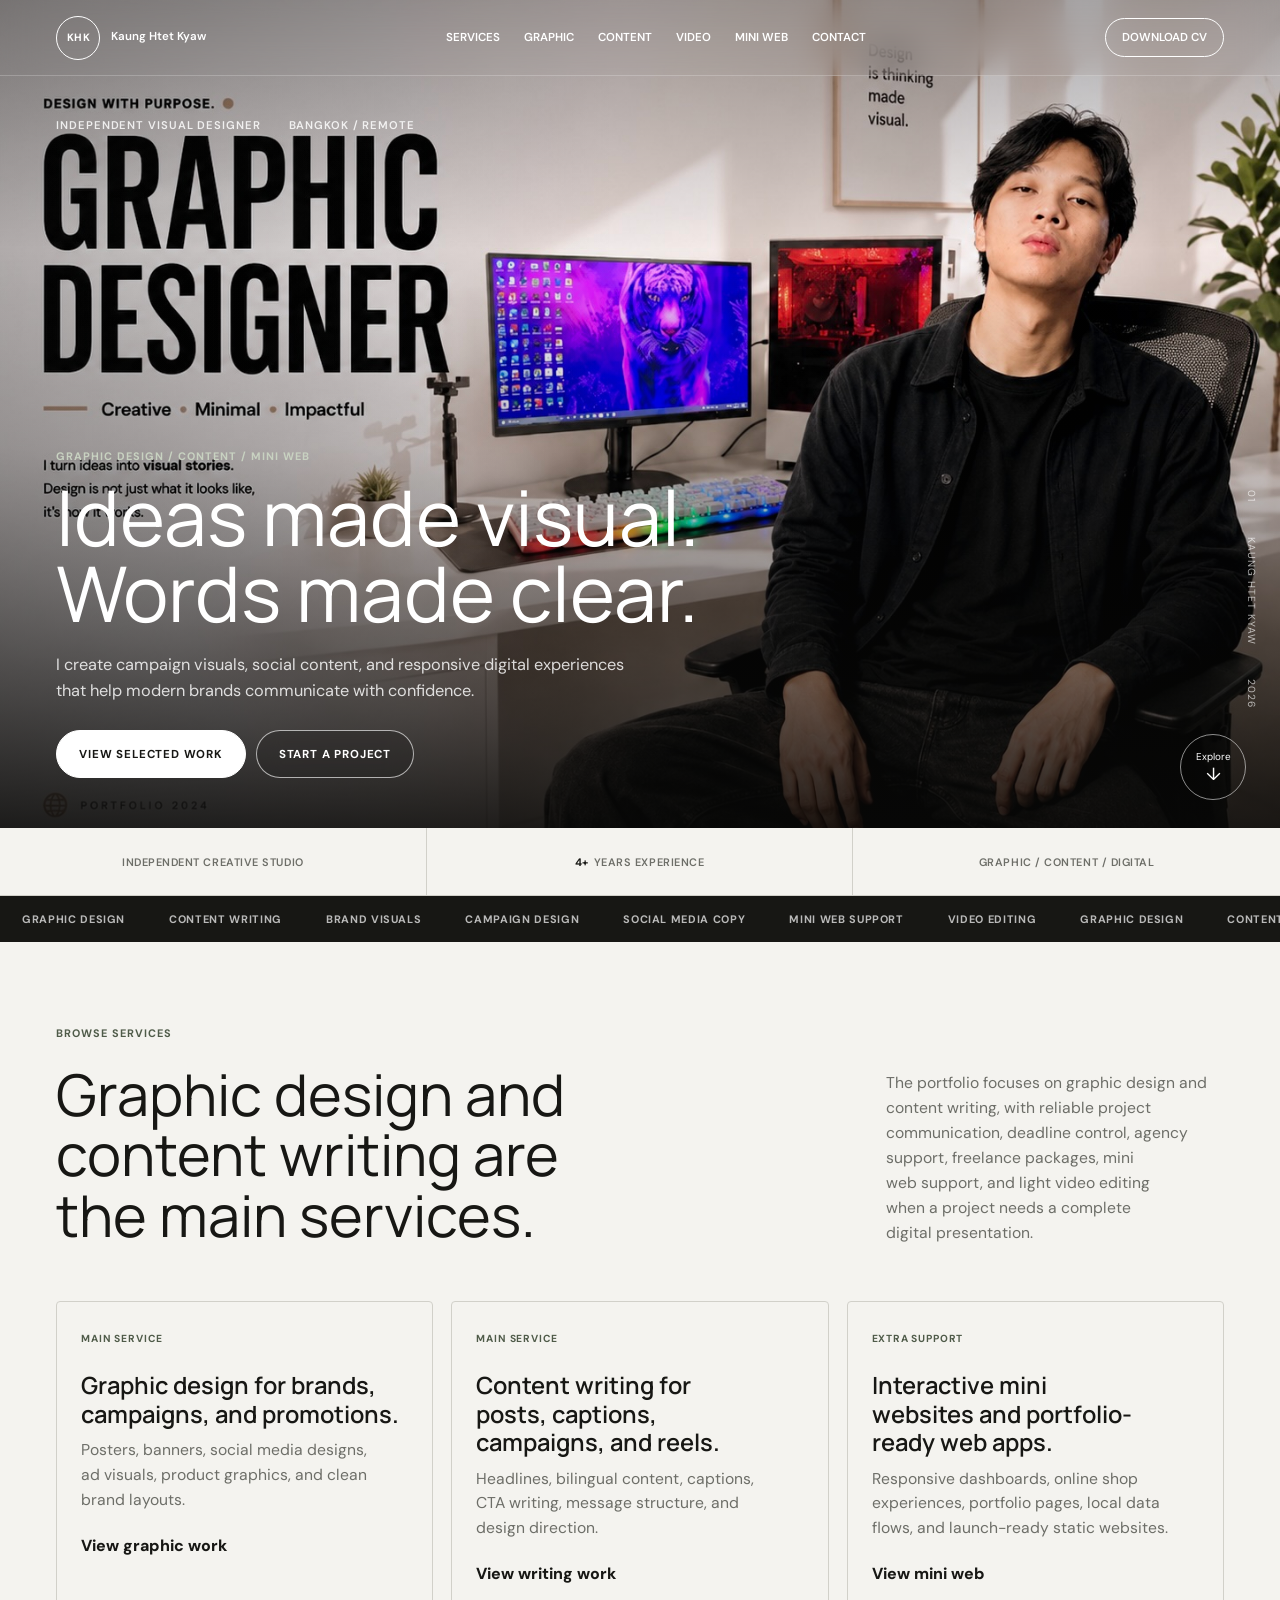
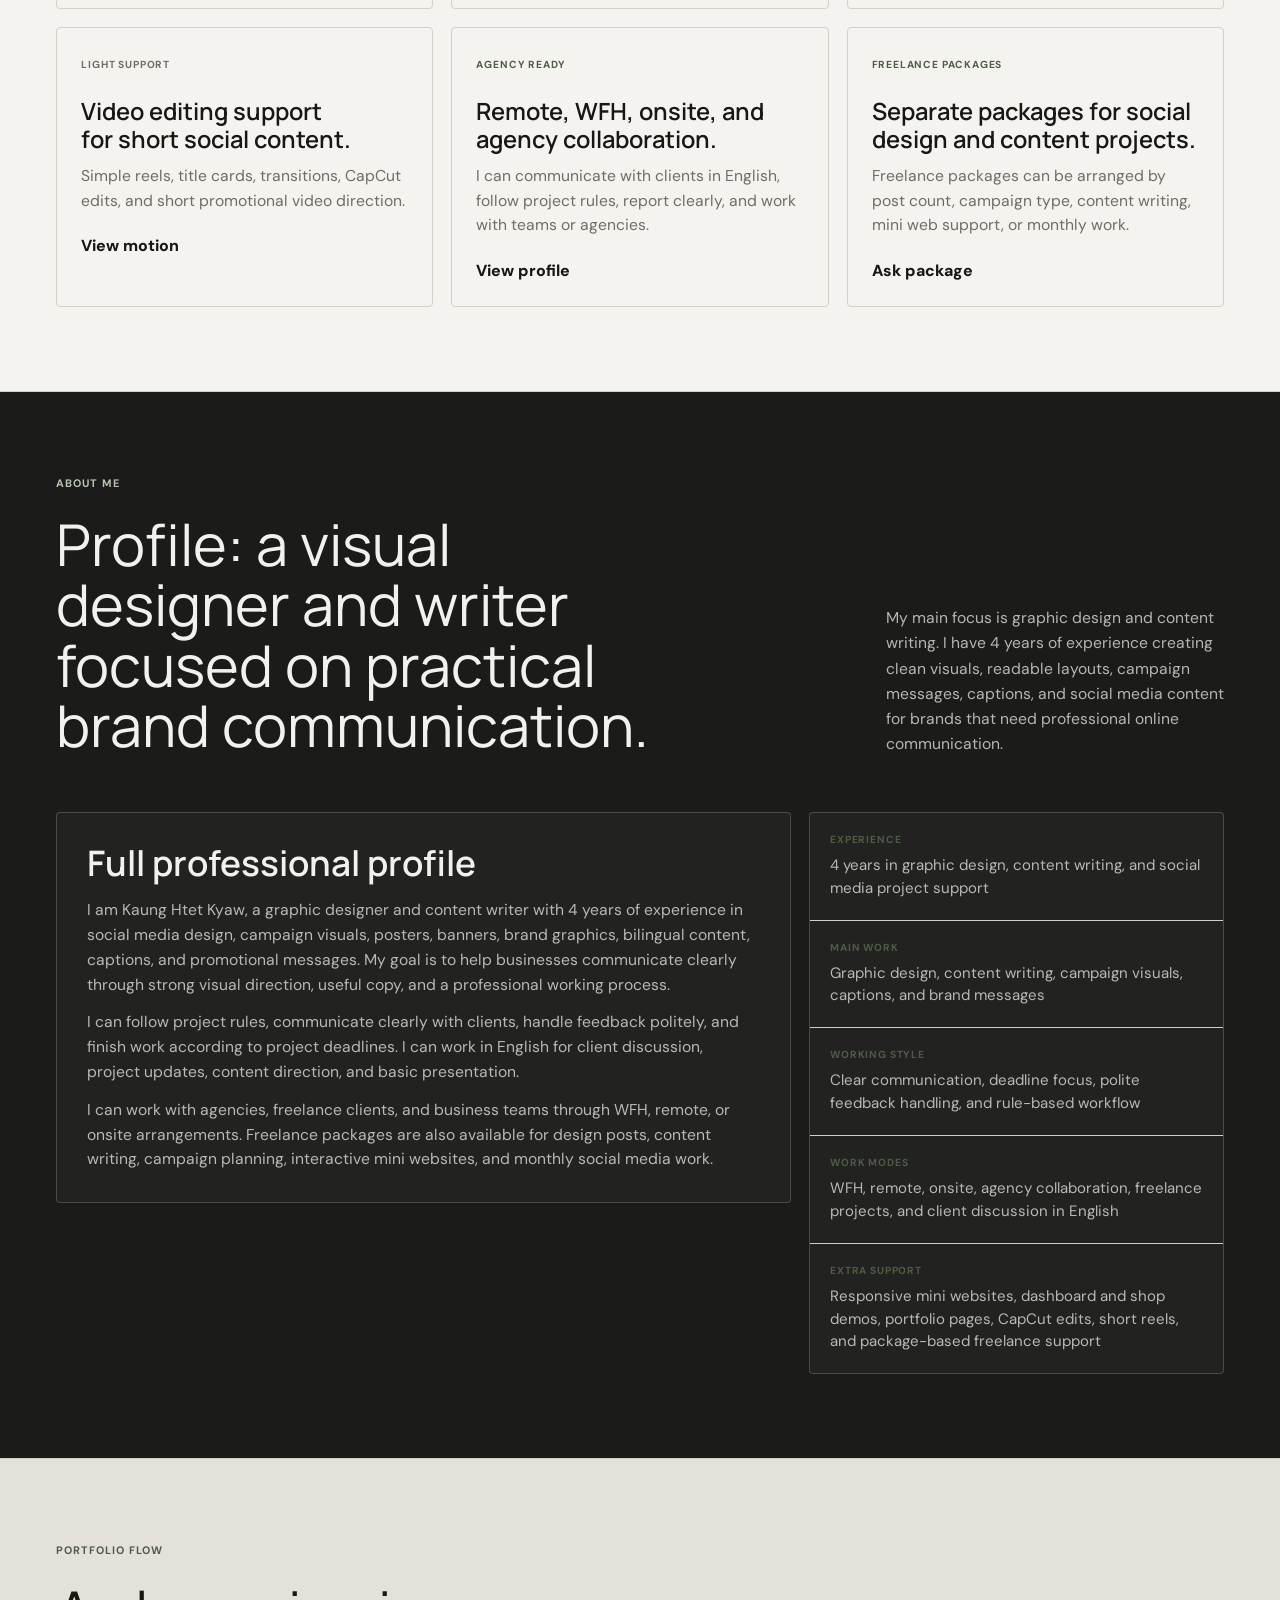
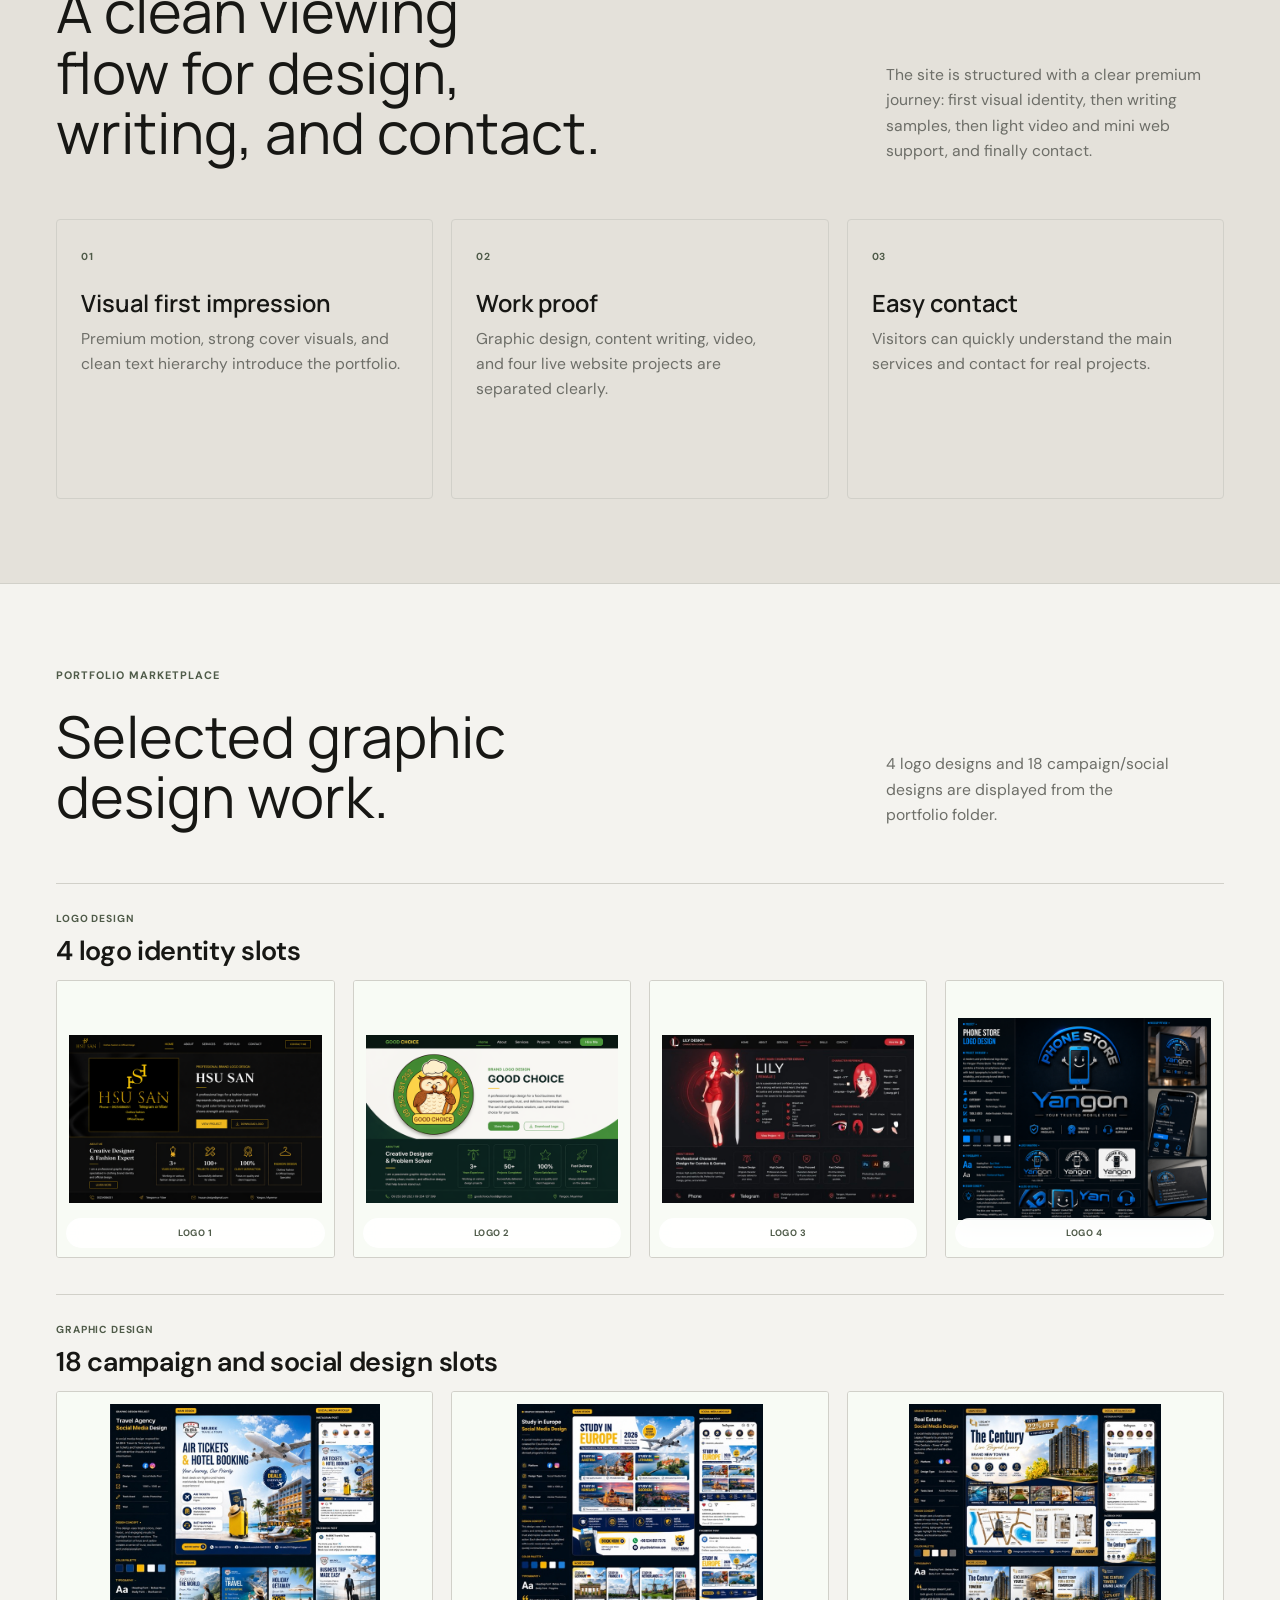
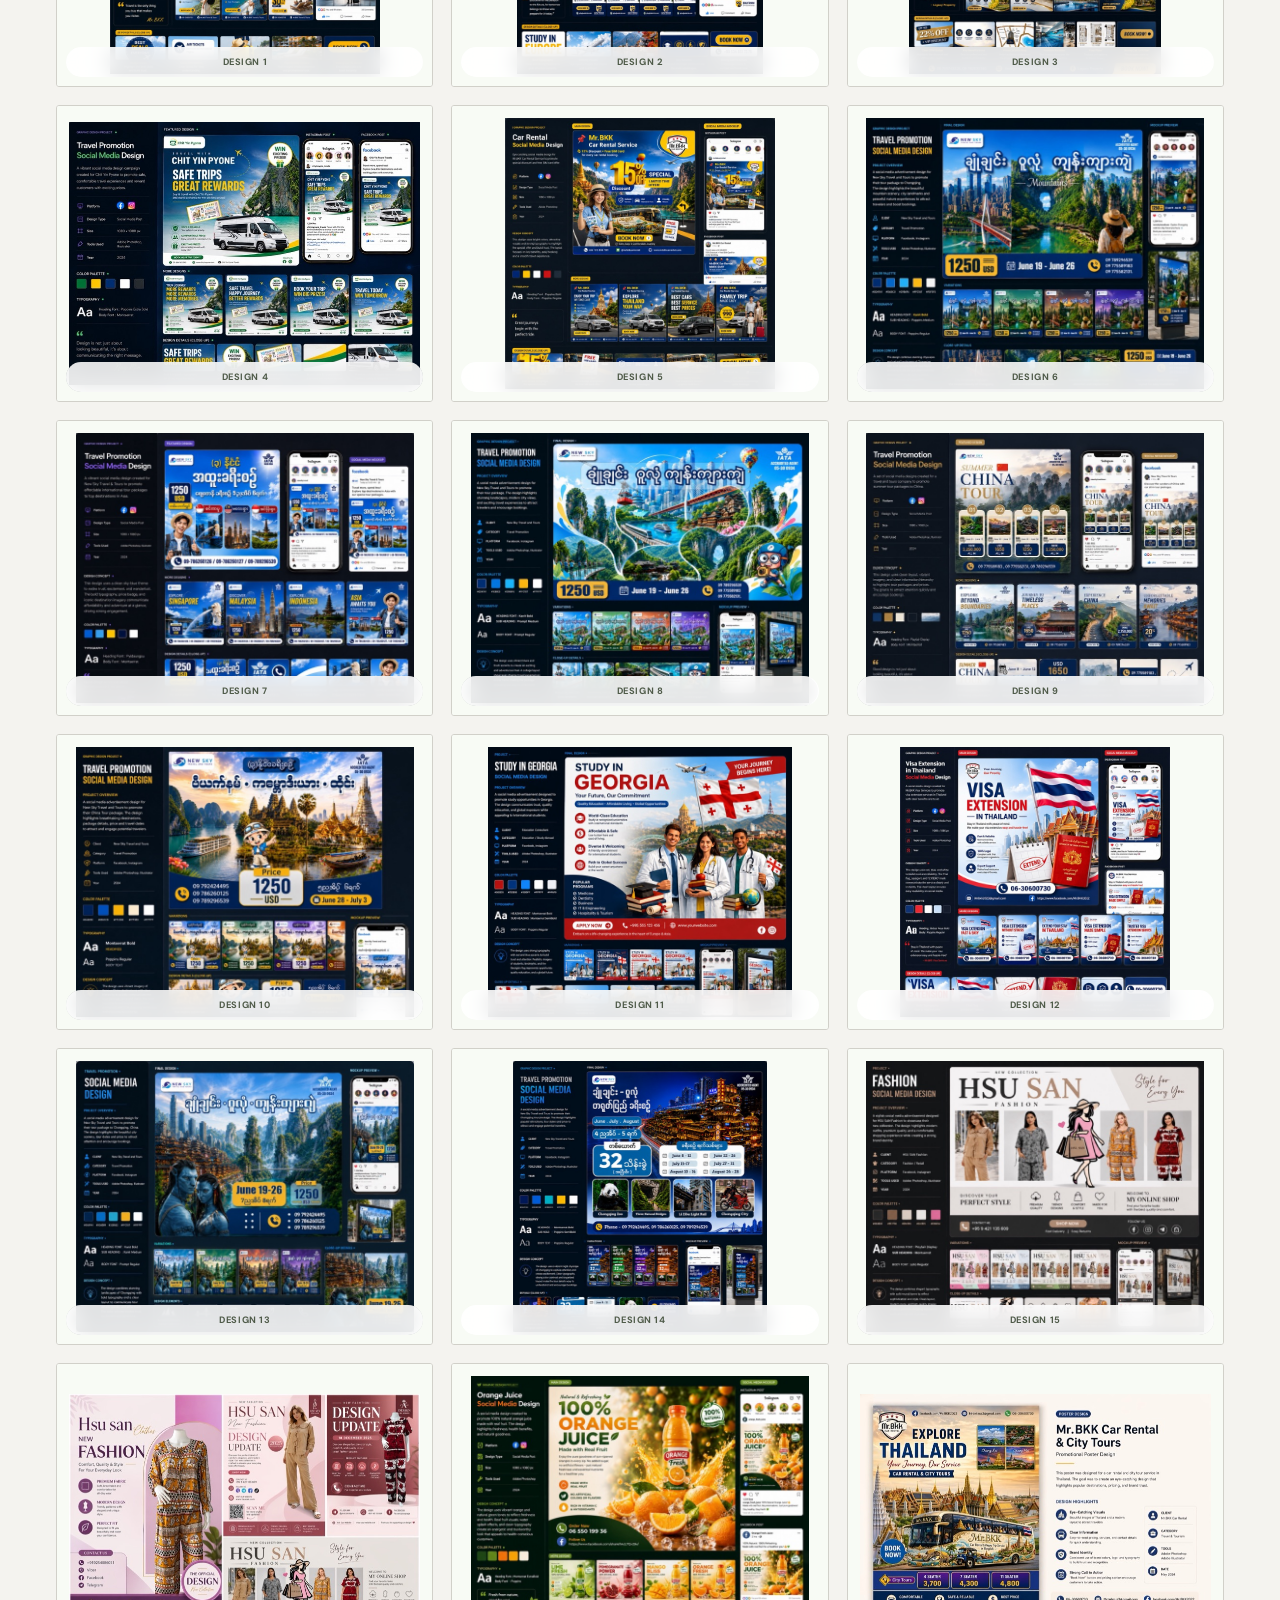
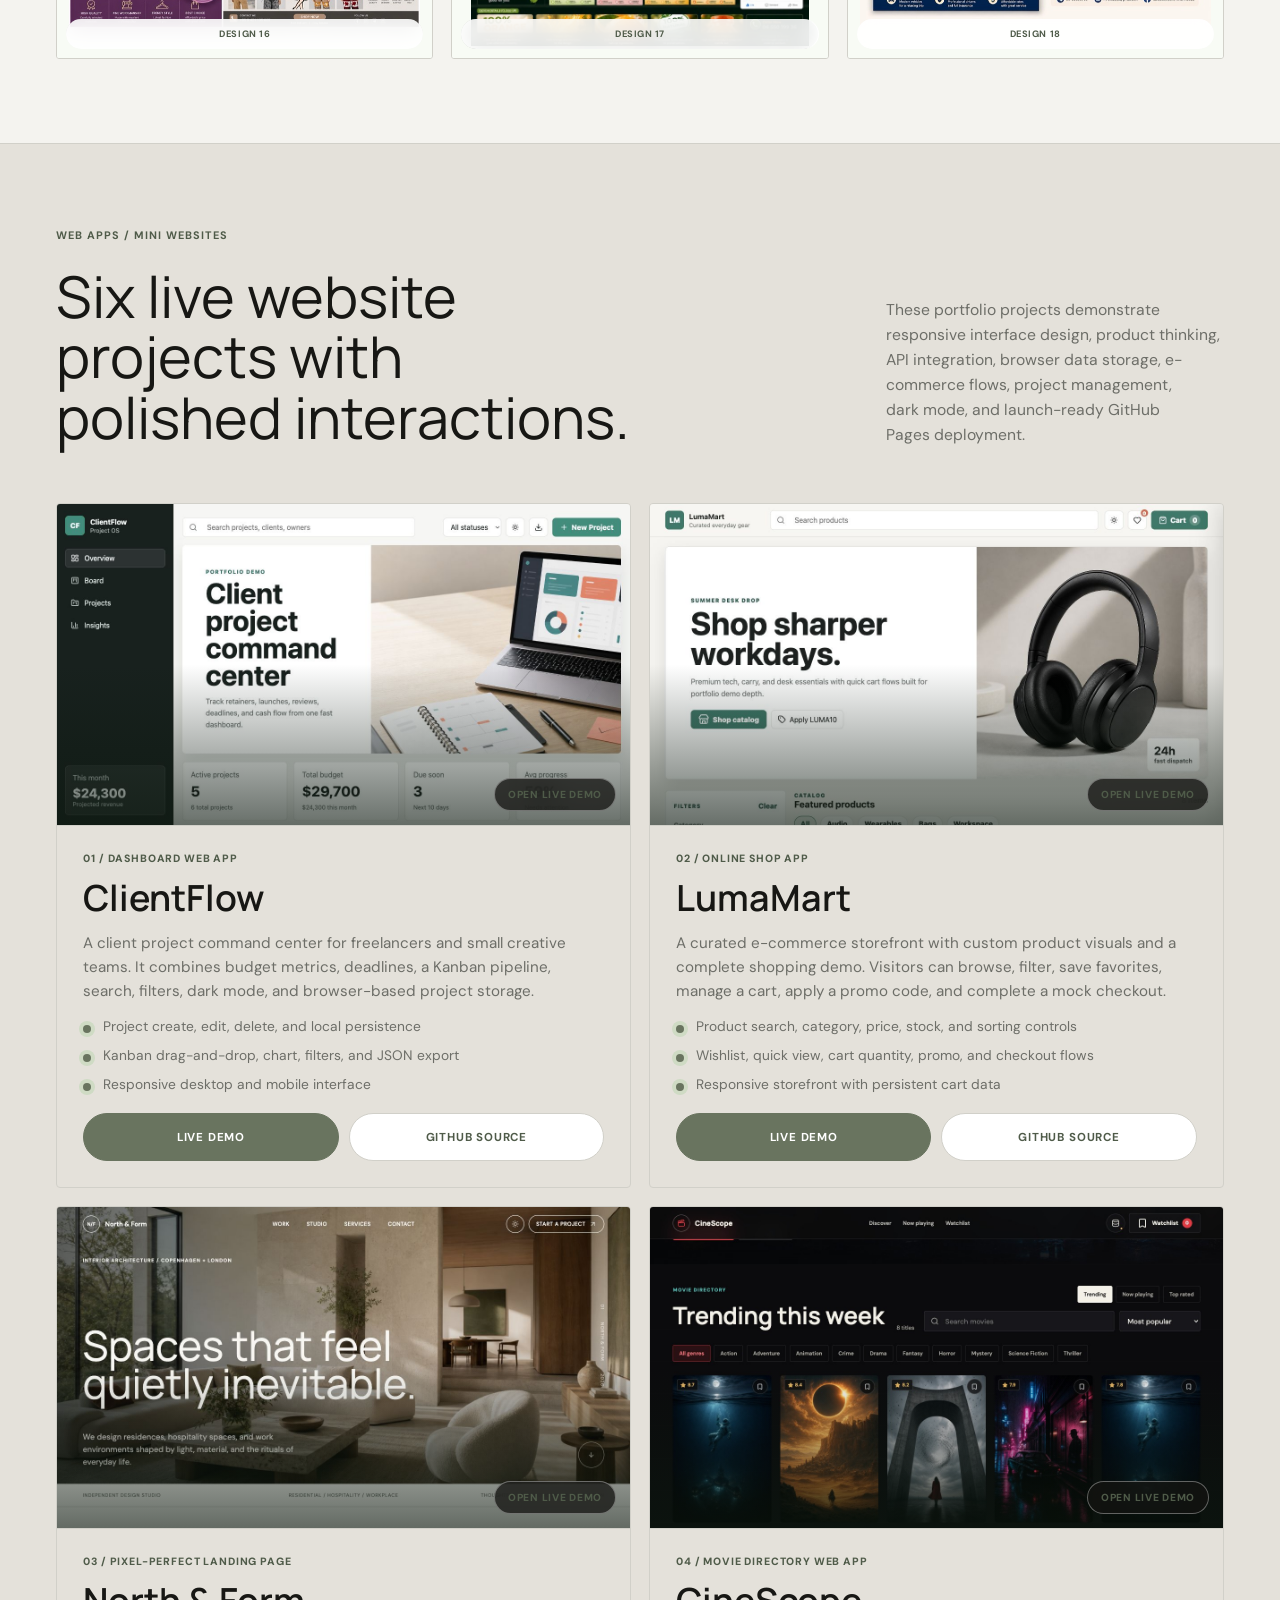
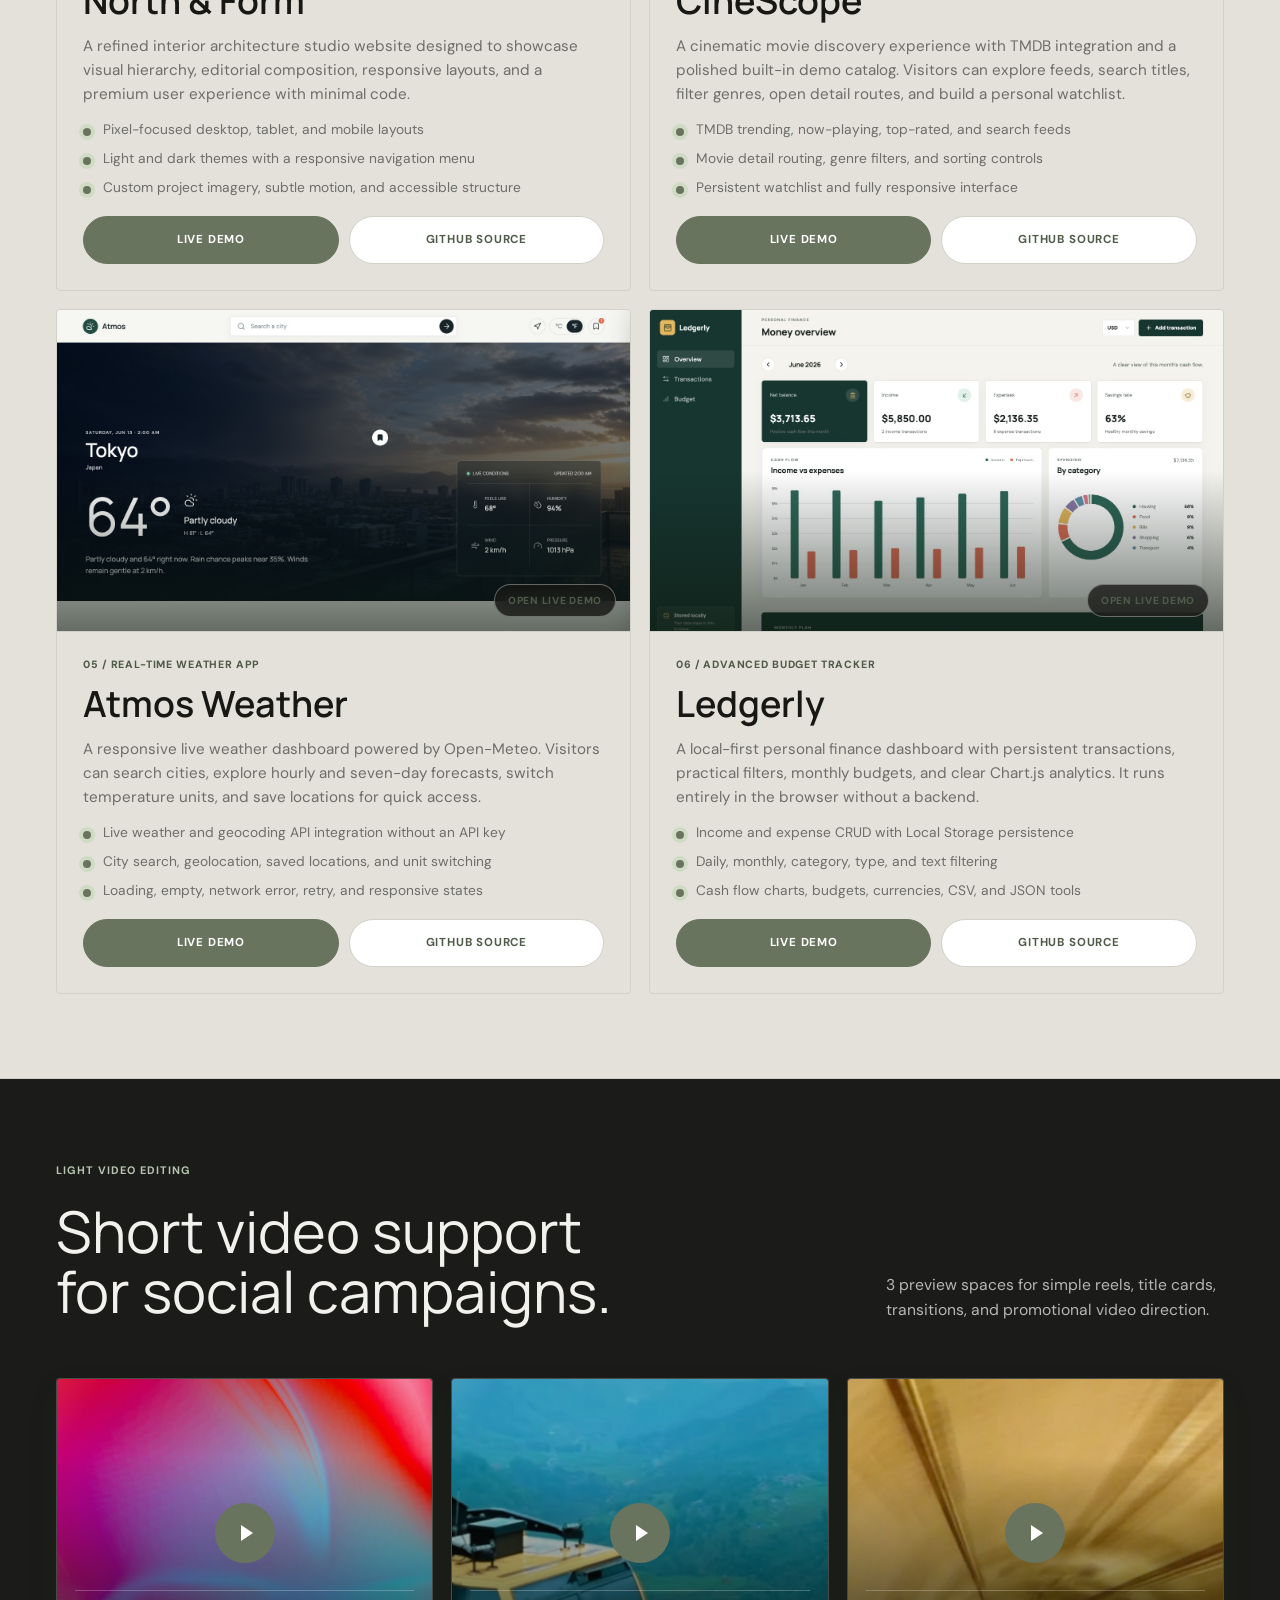
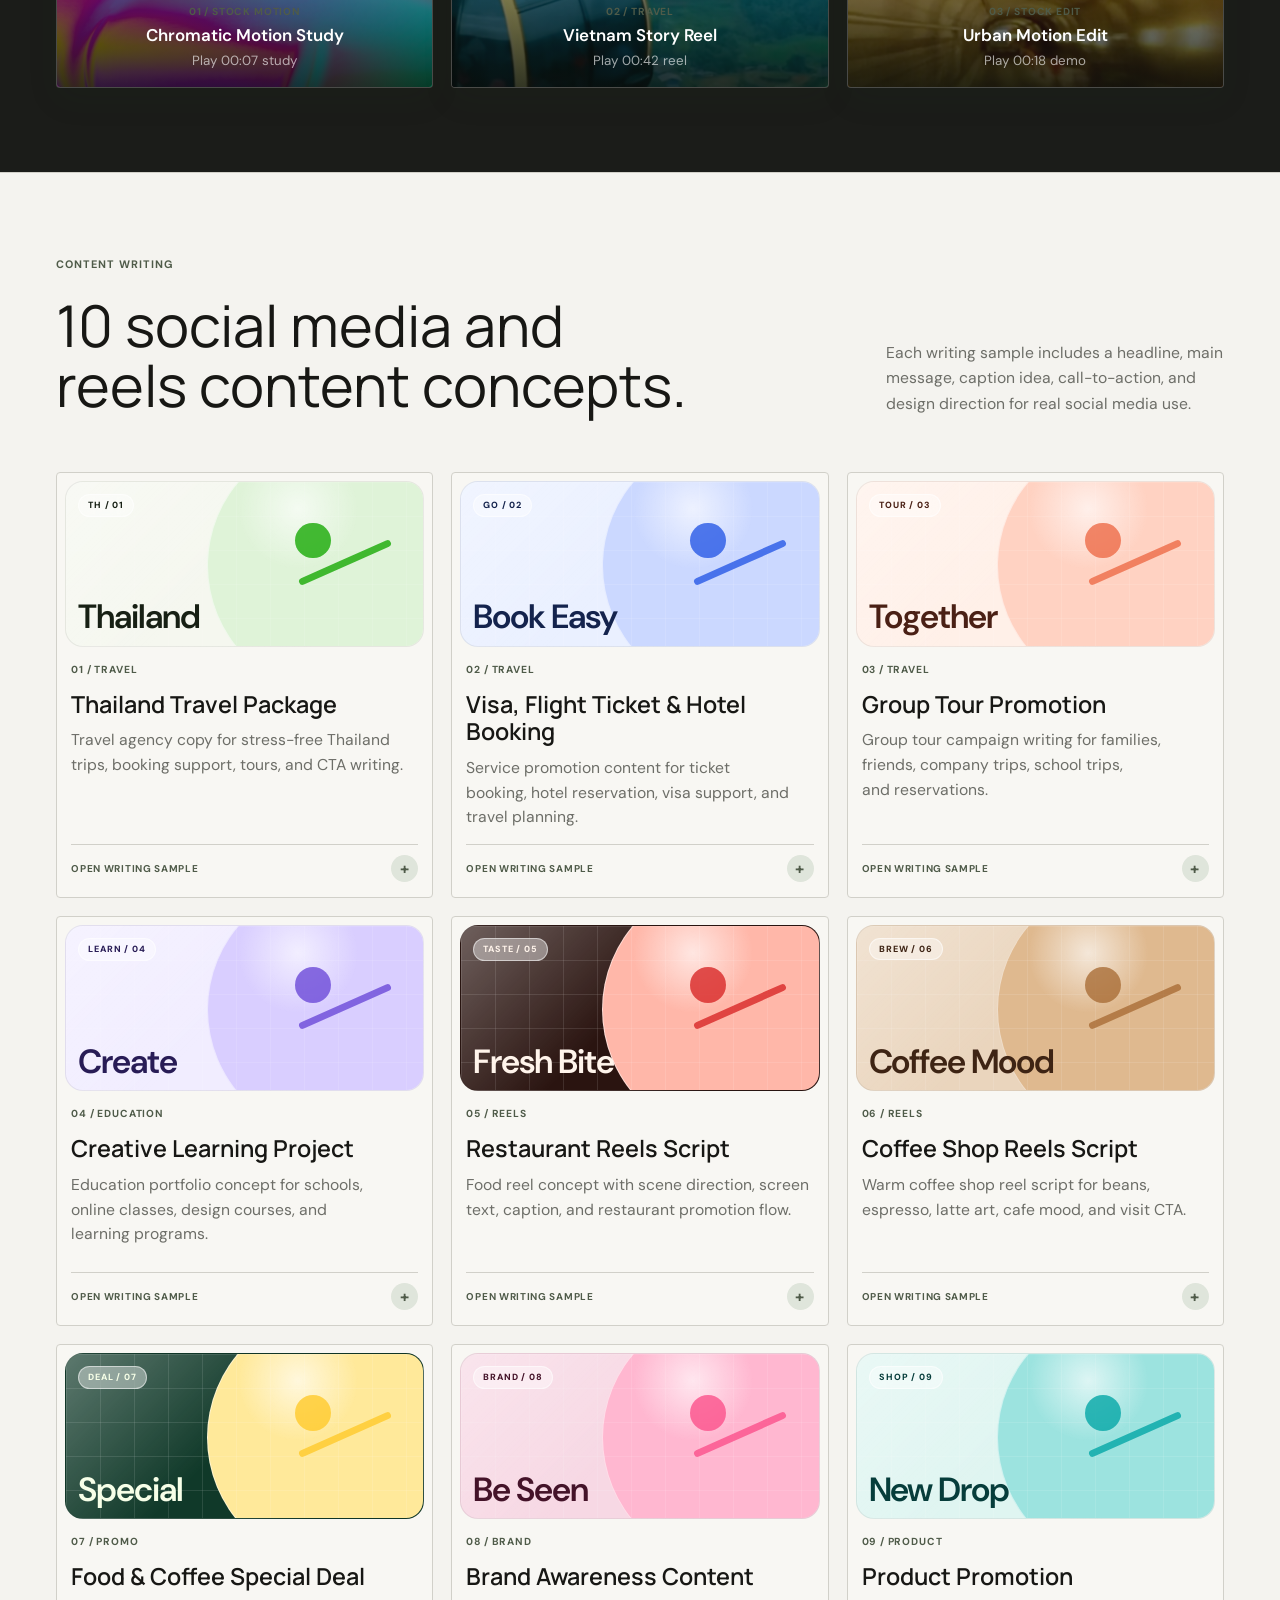
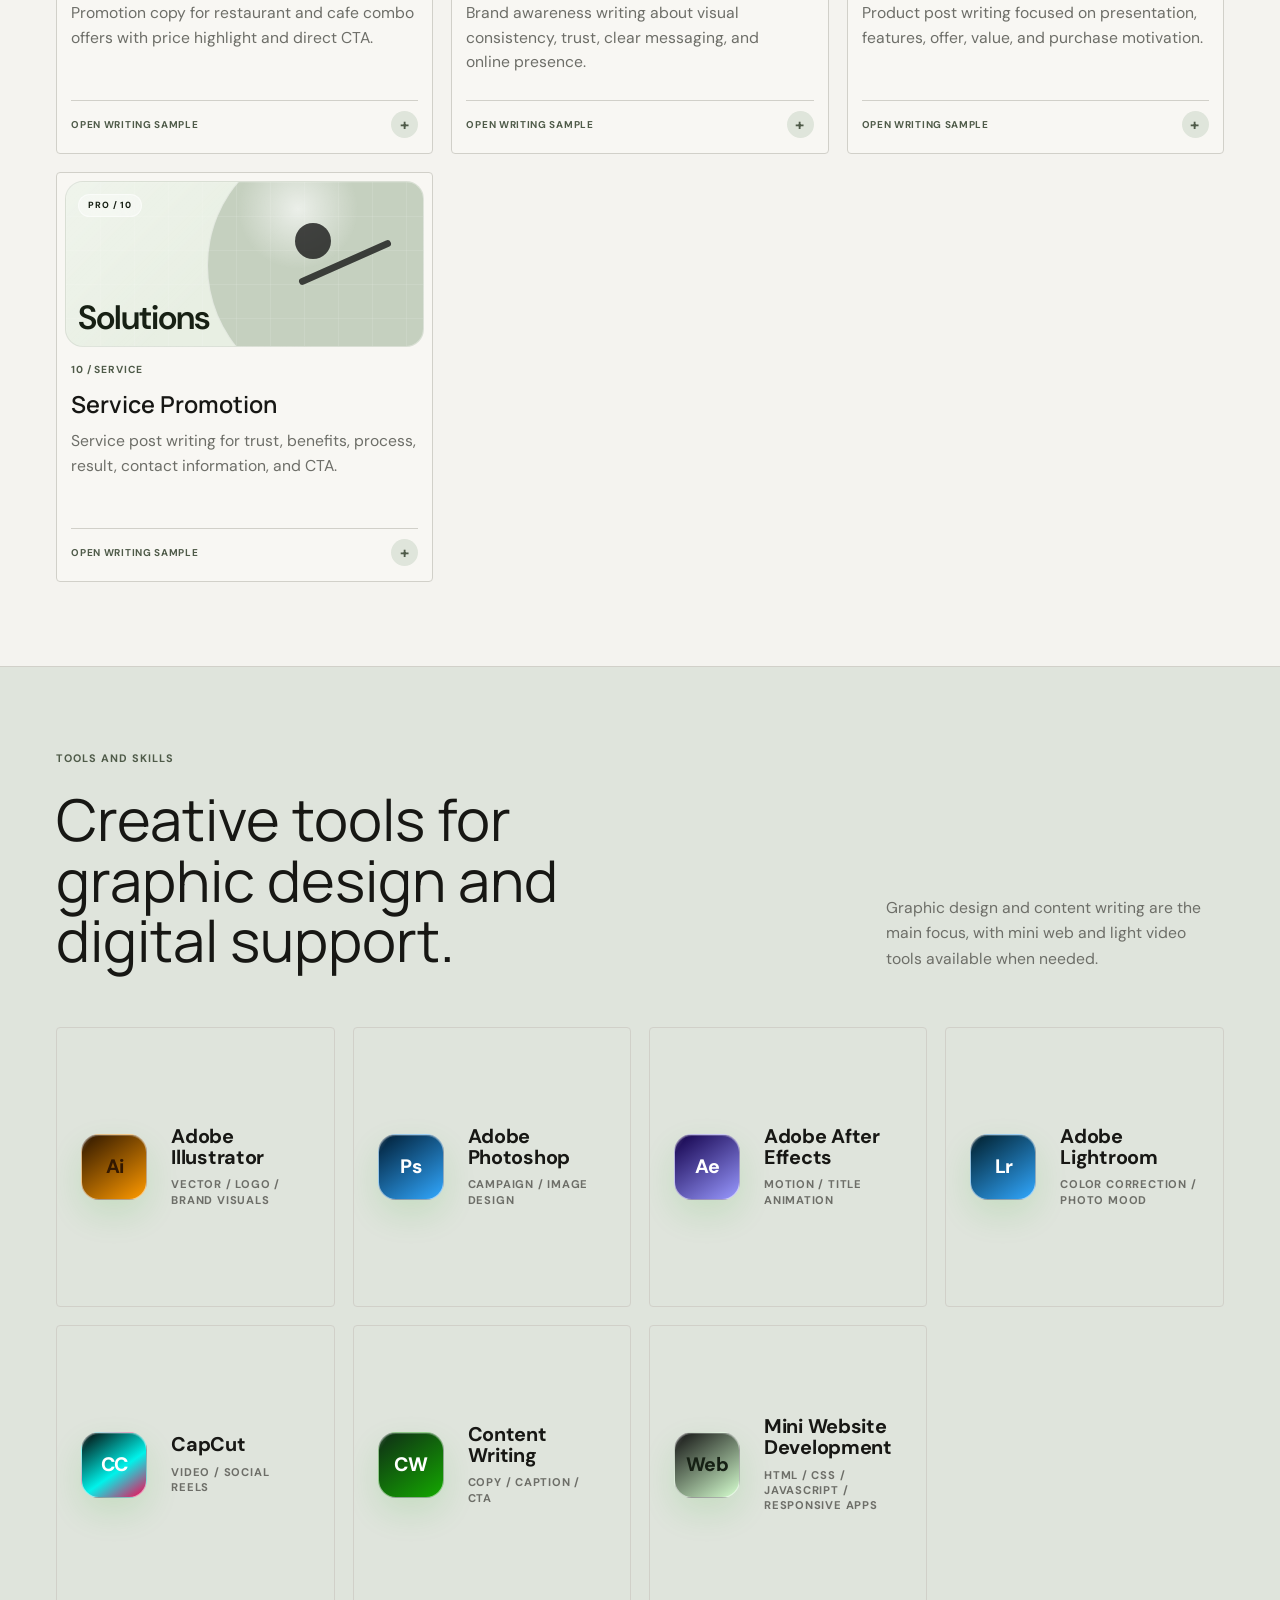
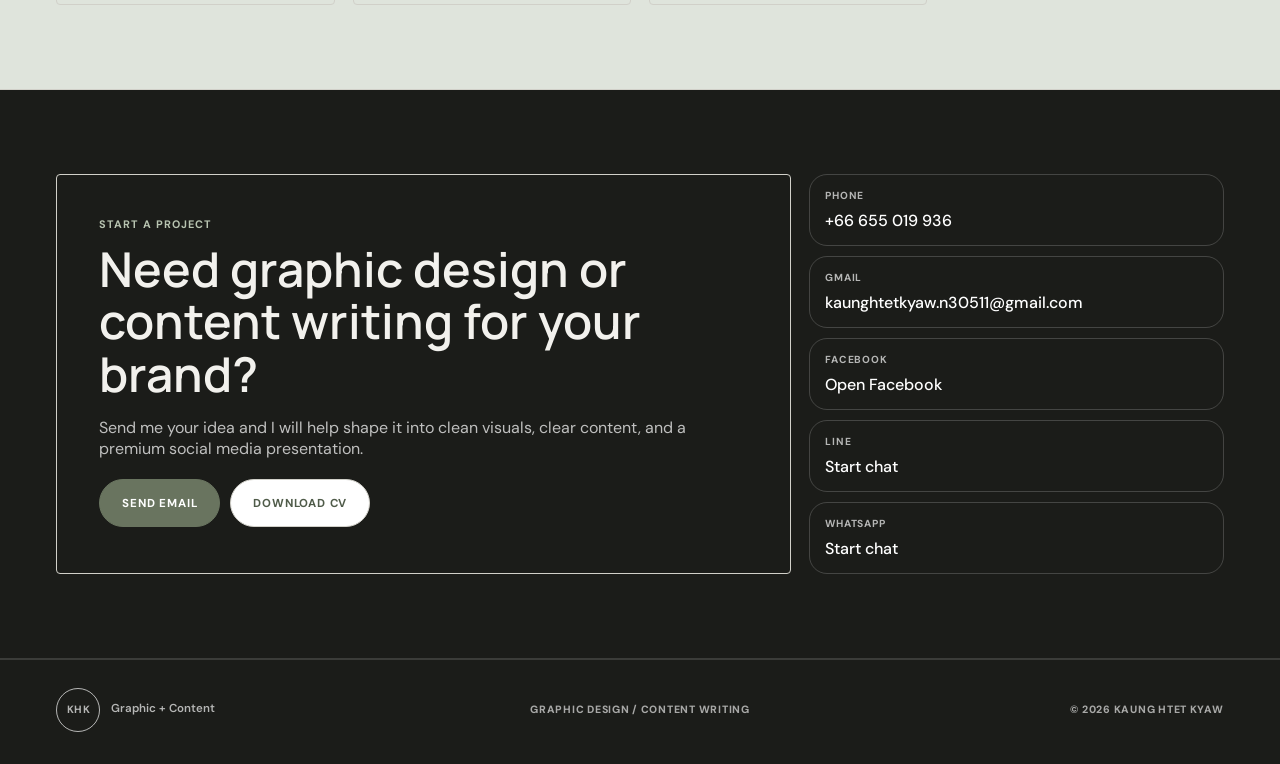
==== commit 74944e46: "Add Chromatic Motion Study" ====
--- a/index.html
+++ b/index.html
@@ -459,7 +459,11 @@
         </div>
 
         <div class="video-strip">
-          <button class="video-card video-placeholder reveal" type="button" data-video-slot="video-1" data-title="Motion Reel" data-reel-summary="A preview space for short social media motion, title cards, animated text, and campaign reel direction." aria-label="Open Motion Reel preview"><span class="video-play" aria-hidden="true"></span><div><b>01 / Social</b><strong>Motion Reel</strong><small>Tap to preview</small></div></button>
+          <button class="video-card has-video reveal" type="button" data-video-src="./assets/video/chromatic-motion-study.m4v" data-video-poster="./assets/video/chromatic-motion-study-poster.jpg" data-source-url="https://www.pexels.com/video/abstract-colorful-background-8333185/" data-source-label="Royalty-free motion by Oleg Gamulinskii on Pexels" data-title="Chromatic Motion Study" data-reel-summary="A seven-second abstract color and light sequence, optimized as a polished social motion showcase. Presented as a stock-motion study." aria-label="Play Chromatic Motion Study">
+            <img class="video-card-media" src="./assets/video/chromatic-motion-study-card.jpg" alt="Colorful abstract light motion preview" loading="lazy" />
+            <span class="video-play" aria-hidden="true"></span>
+            <div><b>01 / Stock Motion</b><strong>Chromatic Motion Study</strong><small>Play 00:07 study</small></div>
+          </button>
           <button class="video-card has-video reveal" type="button" data-video-src="./assets/video/vietnam-story-reel.m4v" data-video-poster="./assets/video/vietnam-story-reel-poster.jpg" data-title="Vietnam Story Reel" data-reel-summary="A vertical Vietnam travel story featuring mountain landscapes, cable-car views, paced cuts, branded overlays, and social-ready editing." aria-label="Play Vietnam Story Reel">
             <img class="video-card-media" src="./assets/video/vietnam-story-reel-card.jpg" alt="Vietnam mountain cable-car view from the Story Reel" loading="lazy" />
             <span class="video-play" aria-hidden="true"></span>
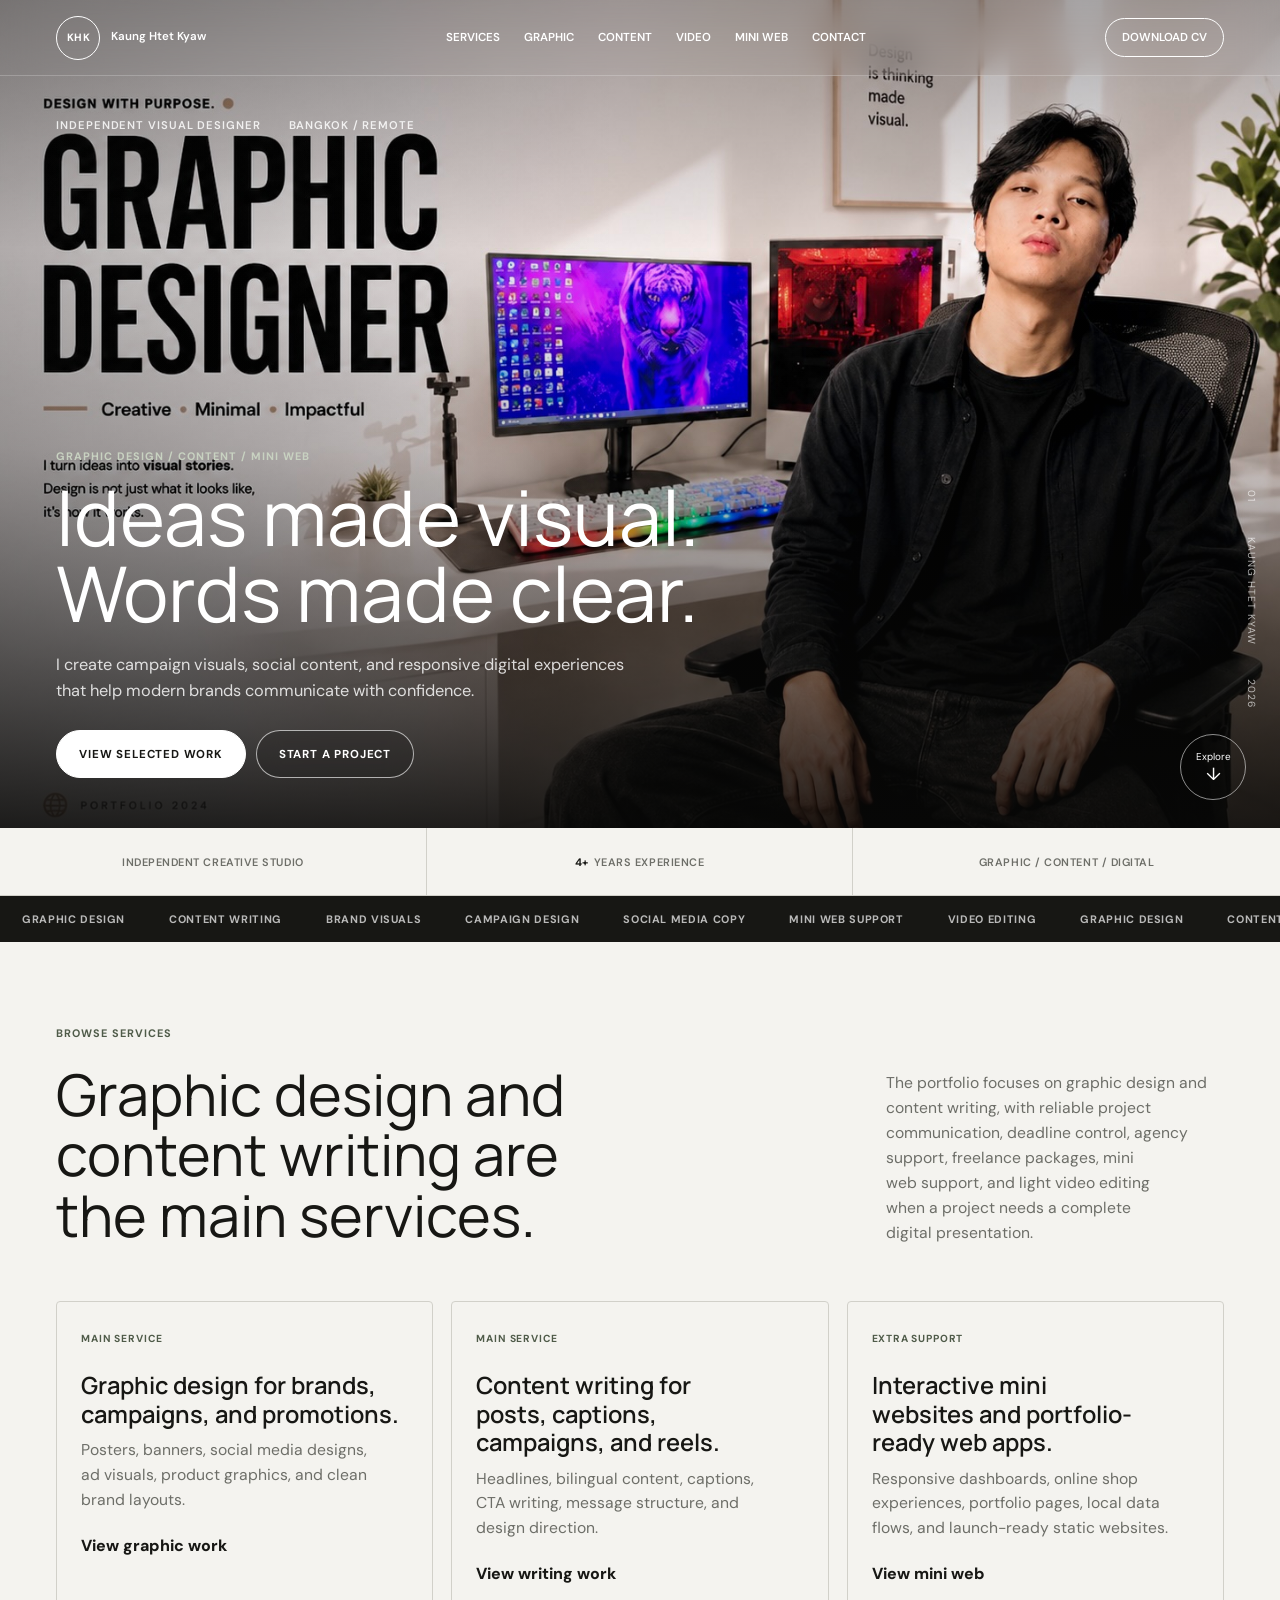
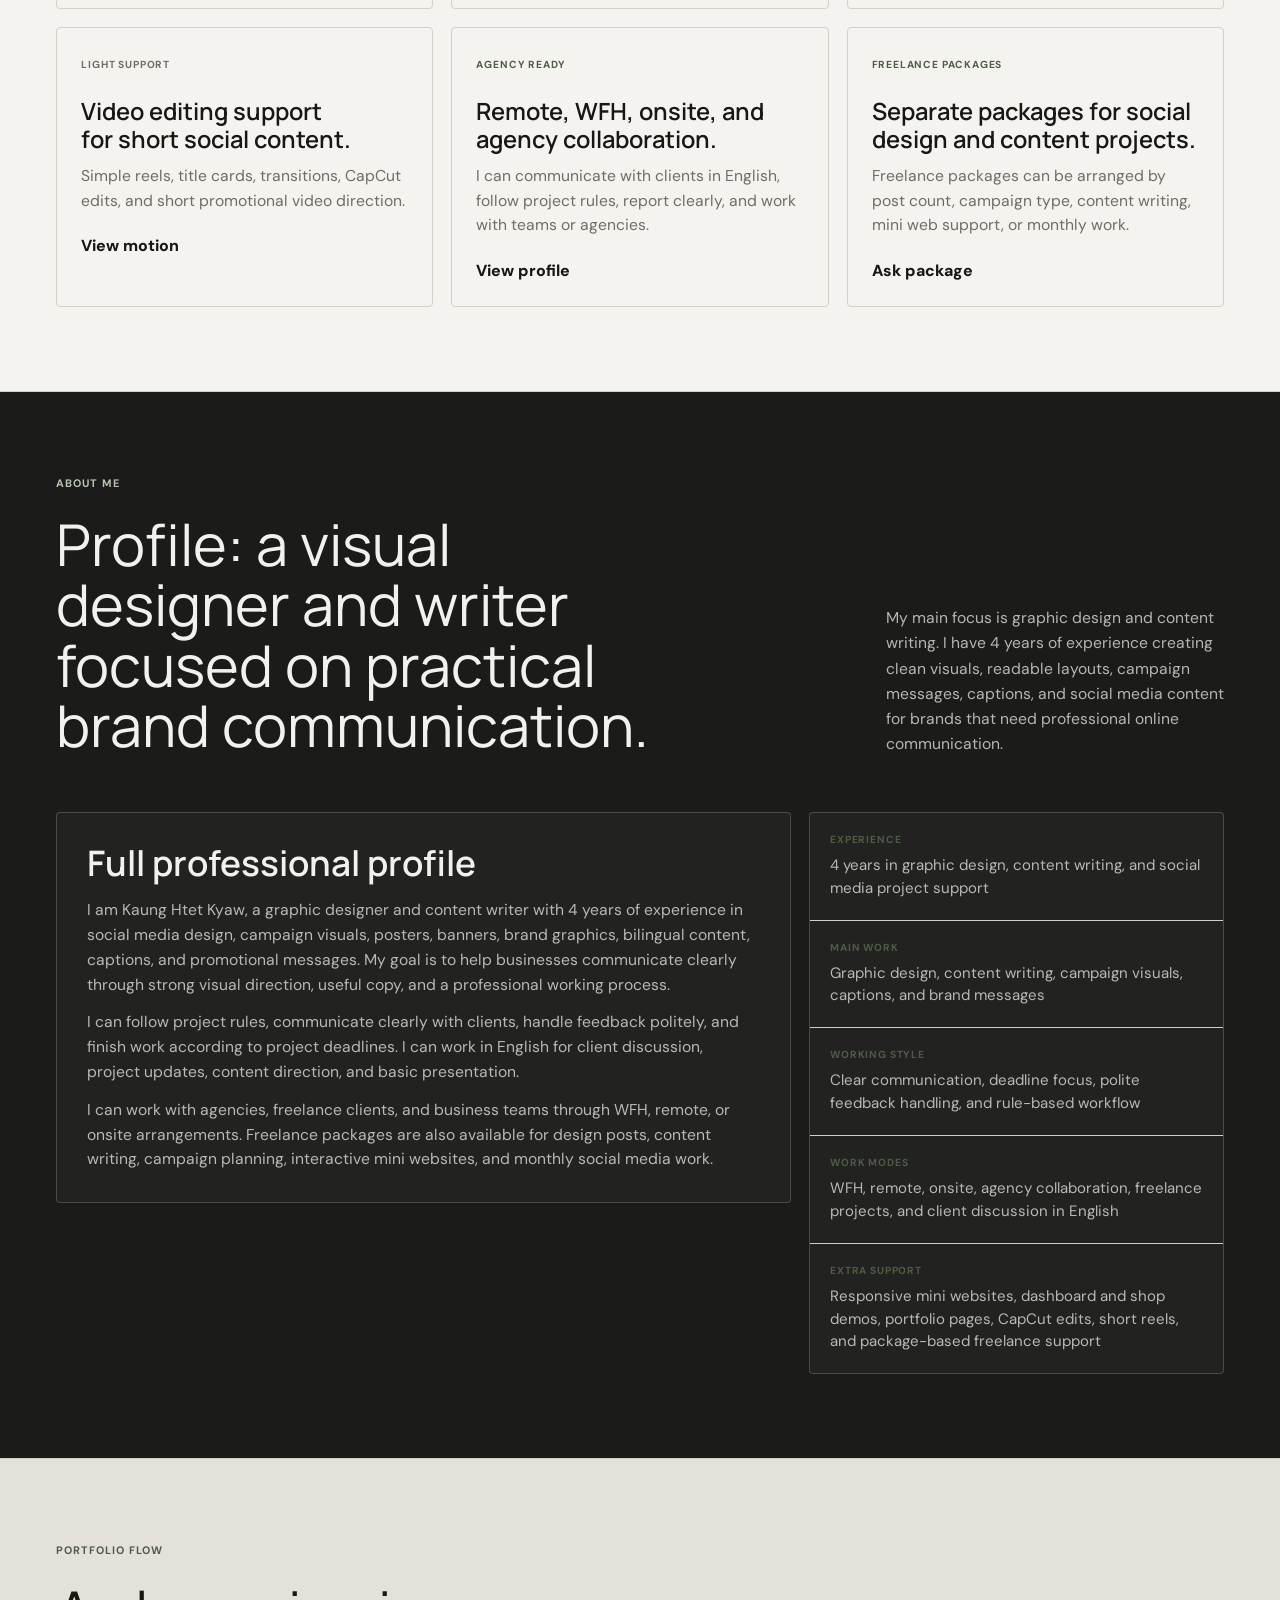
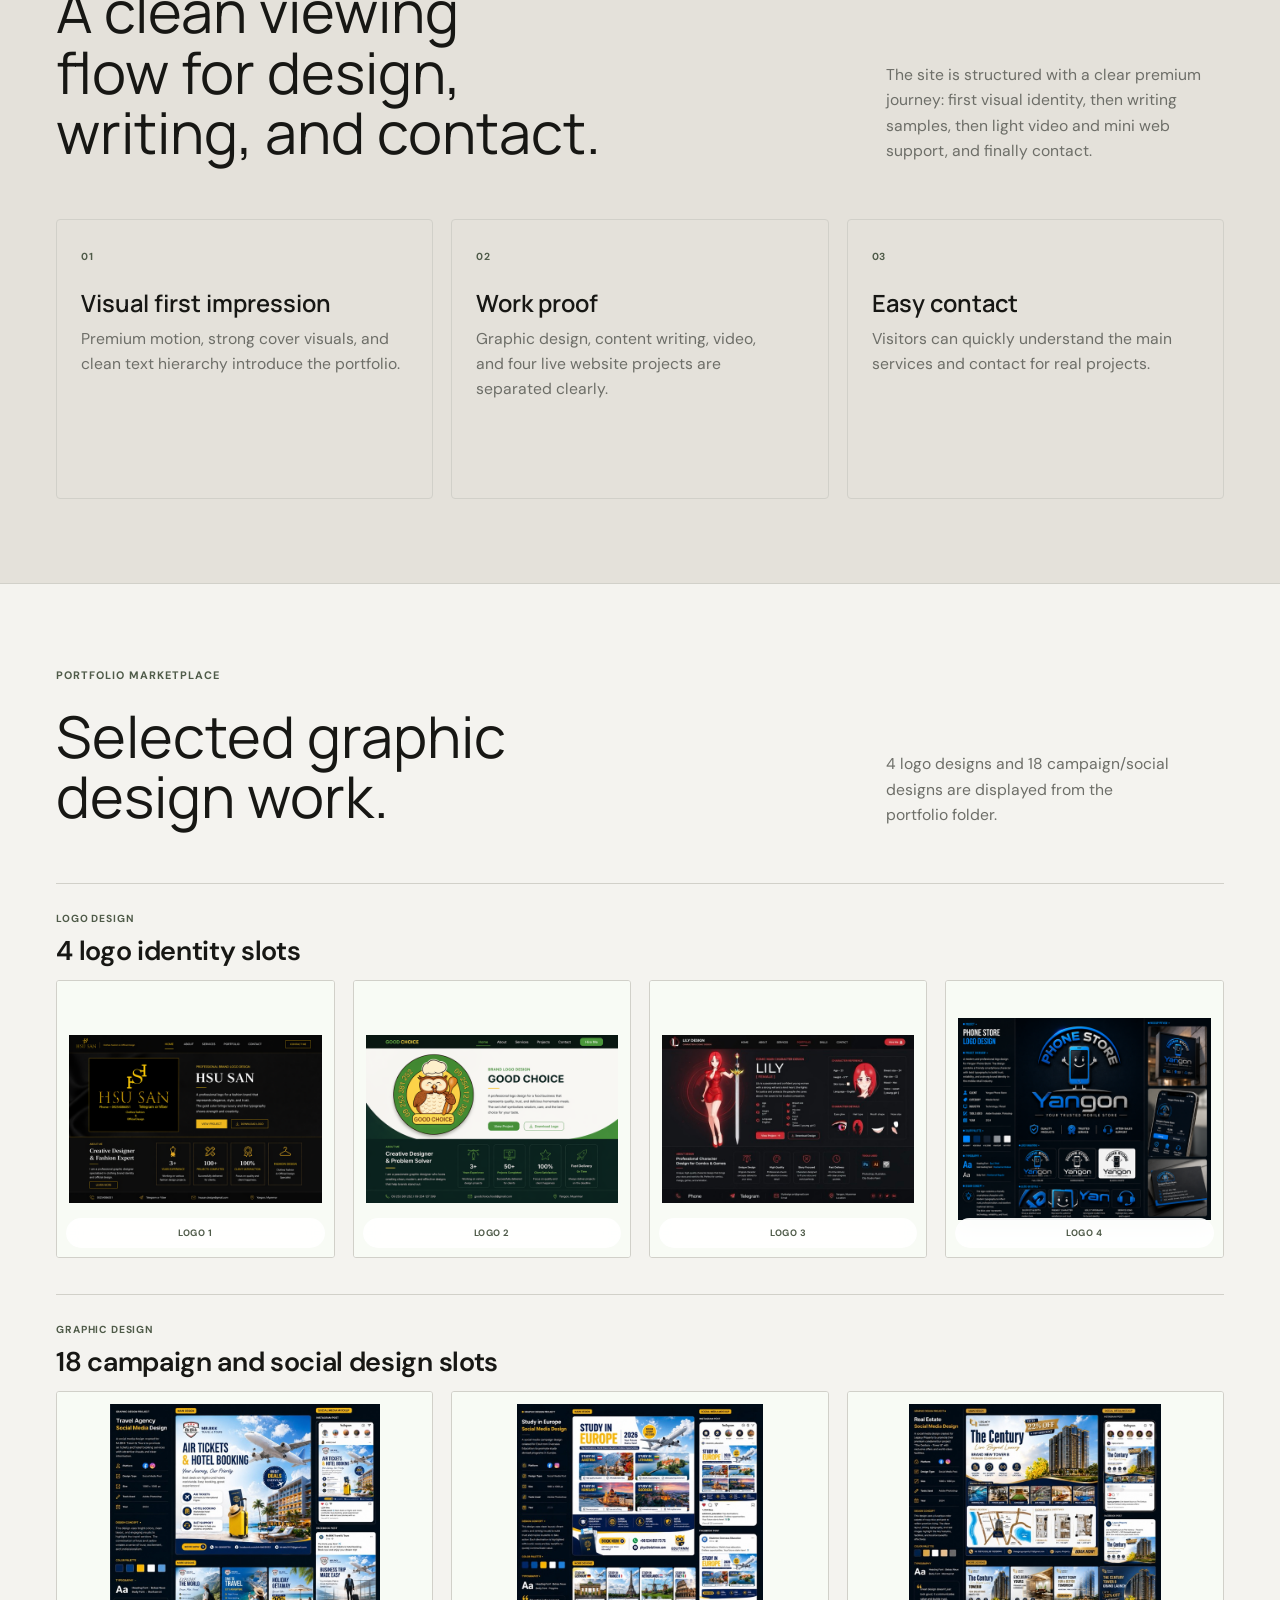
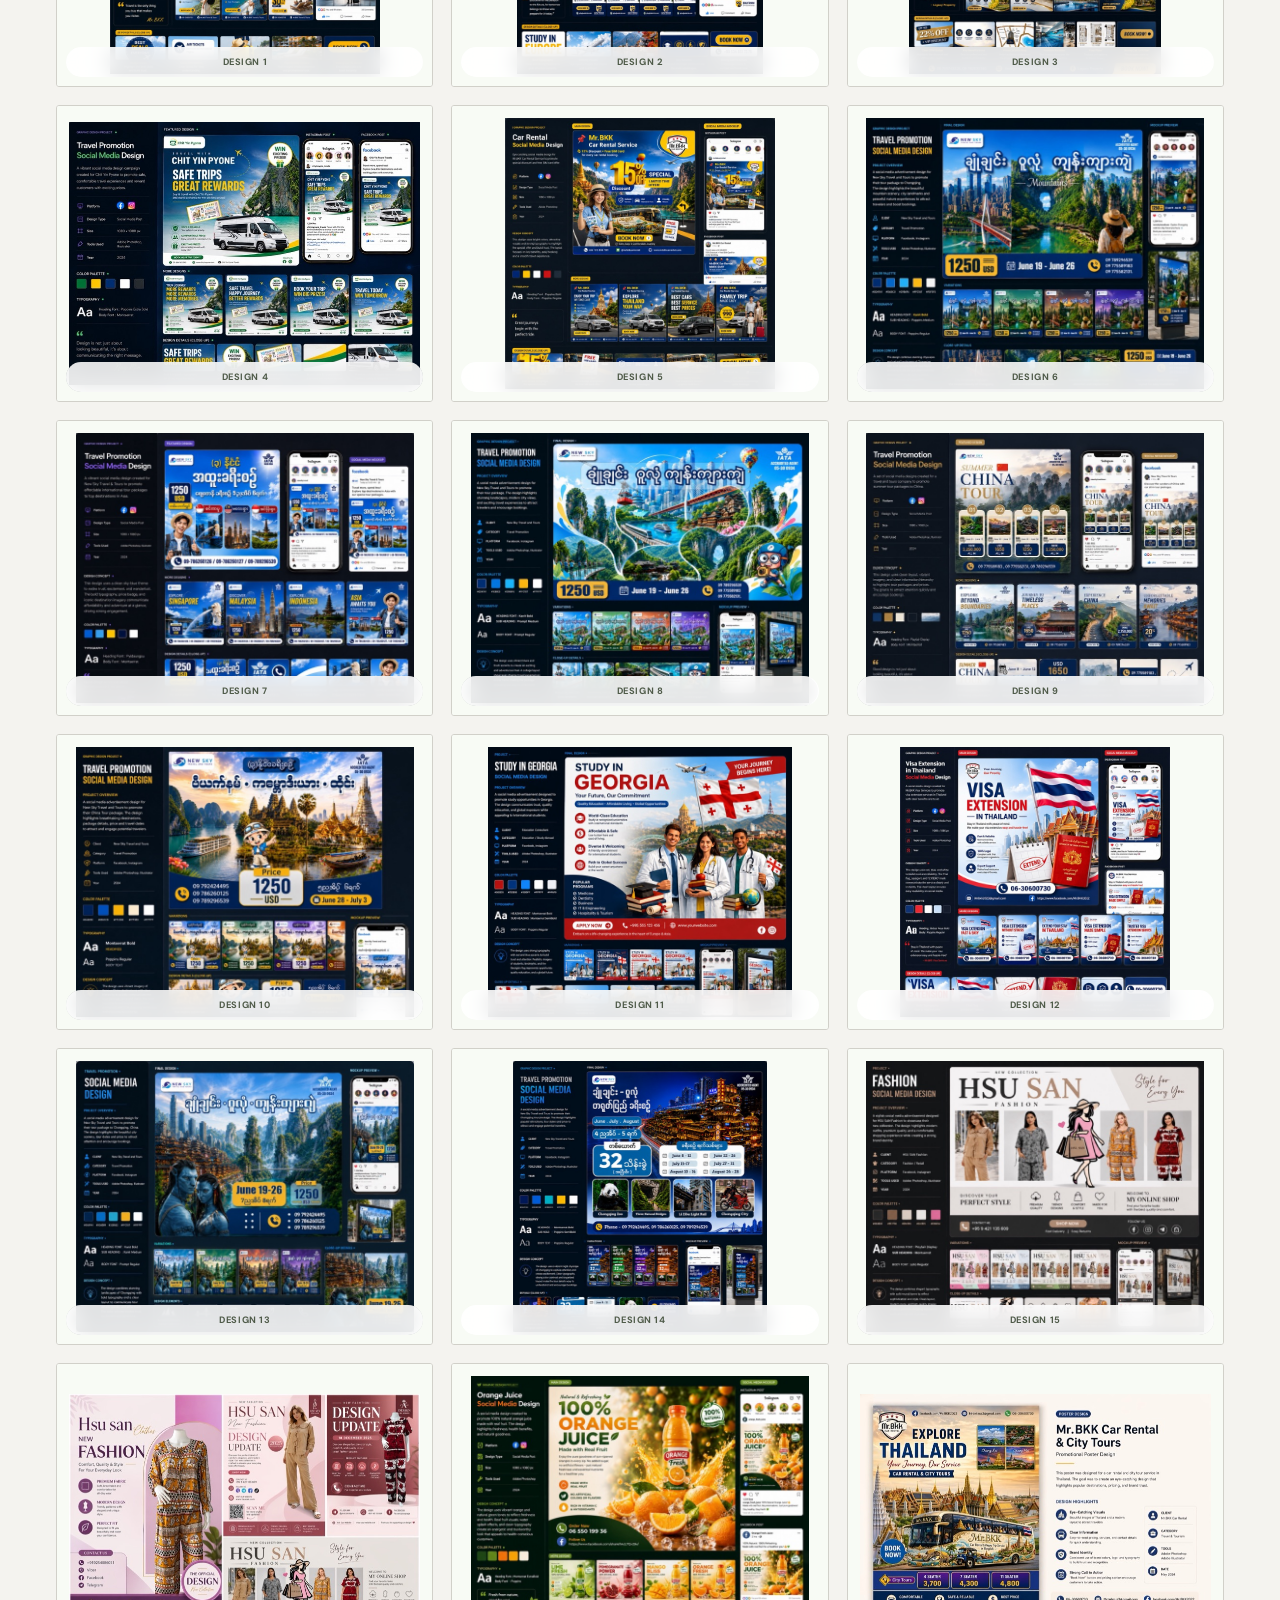
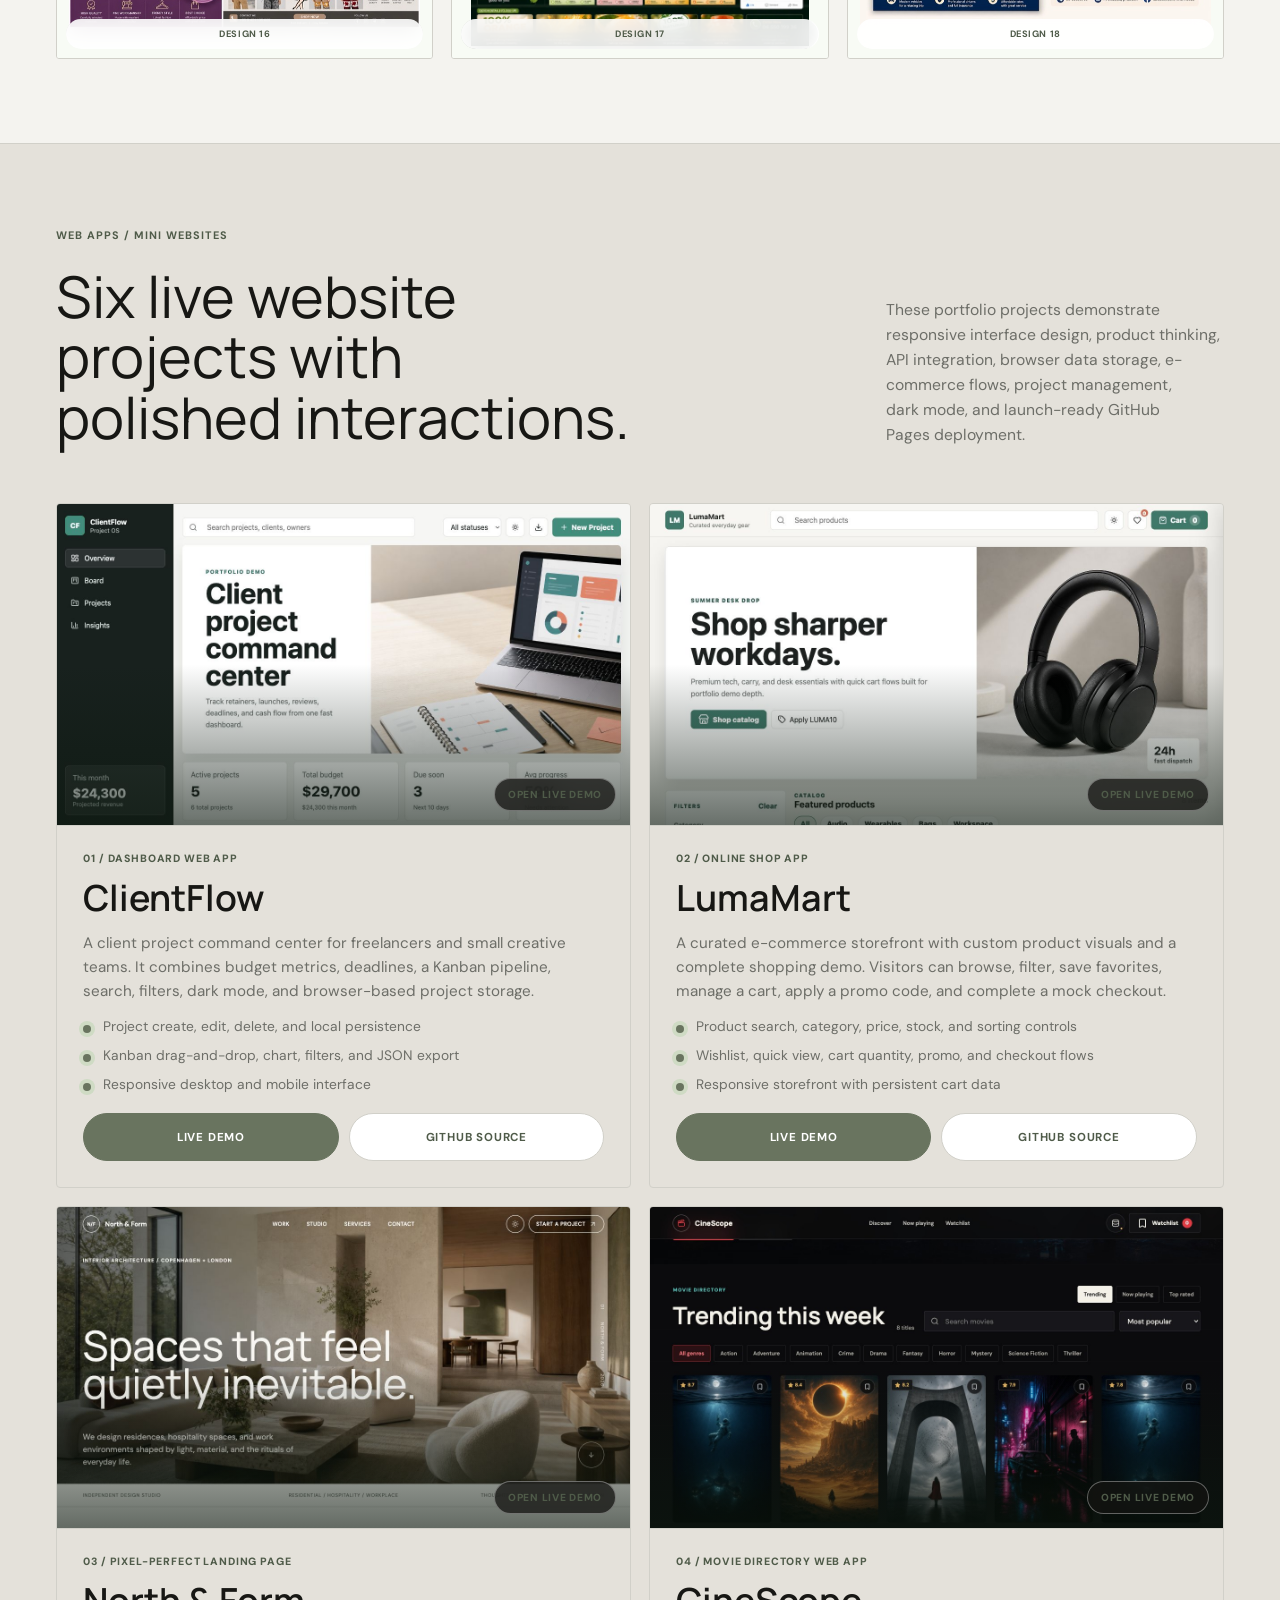
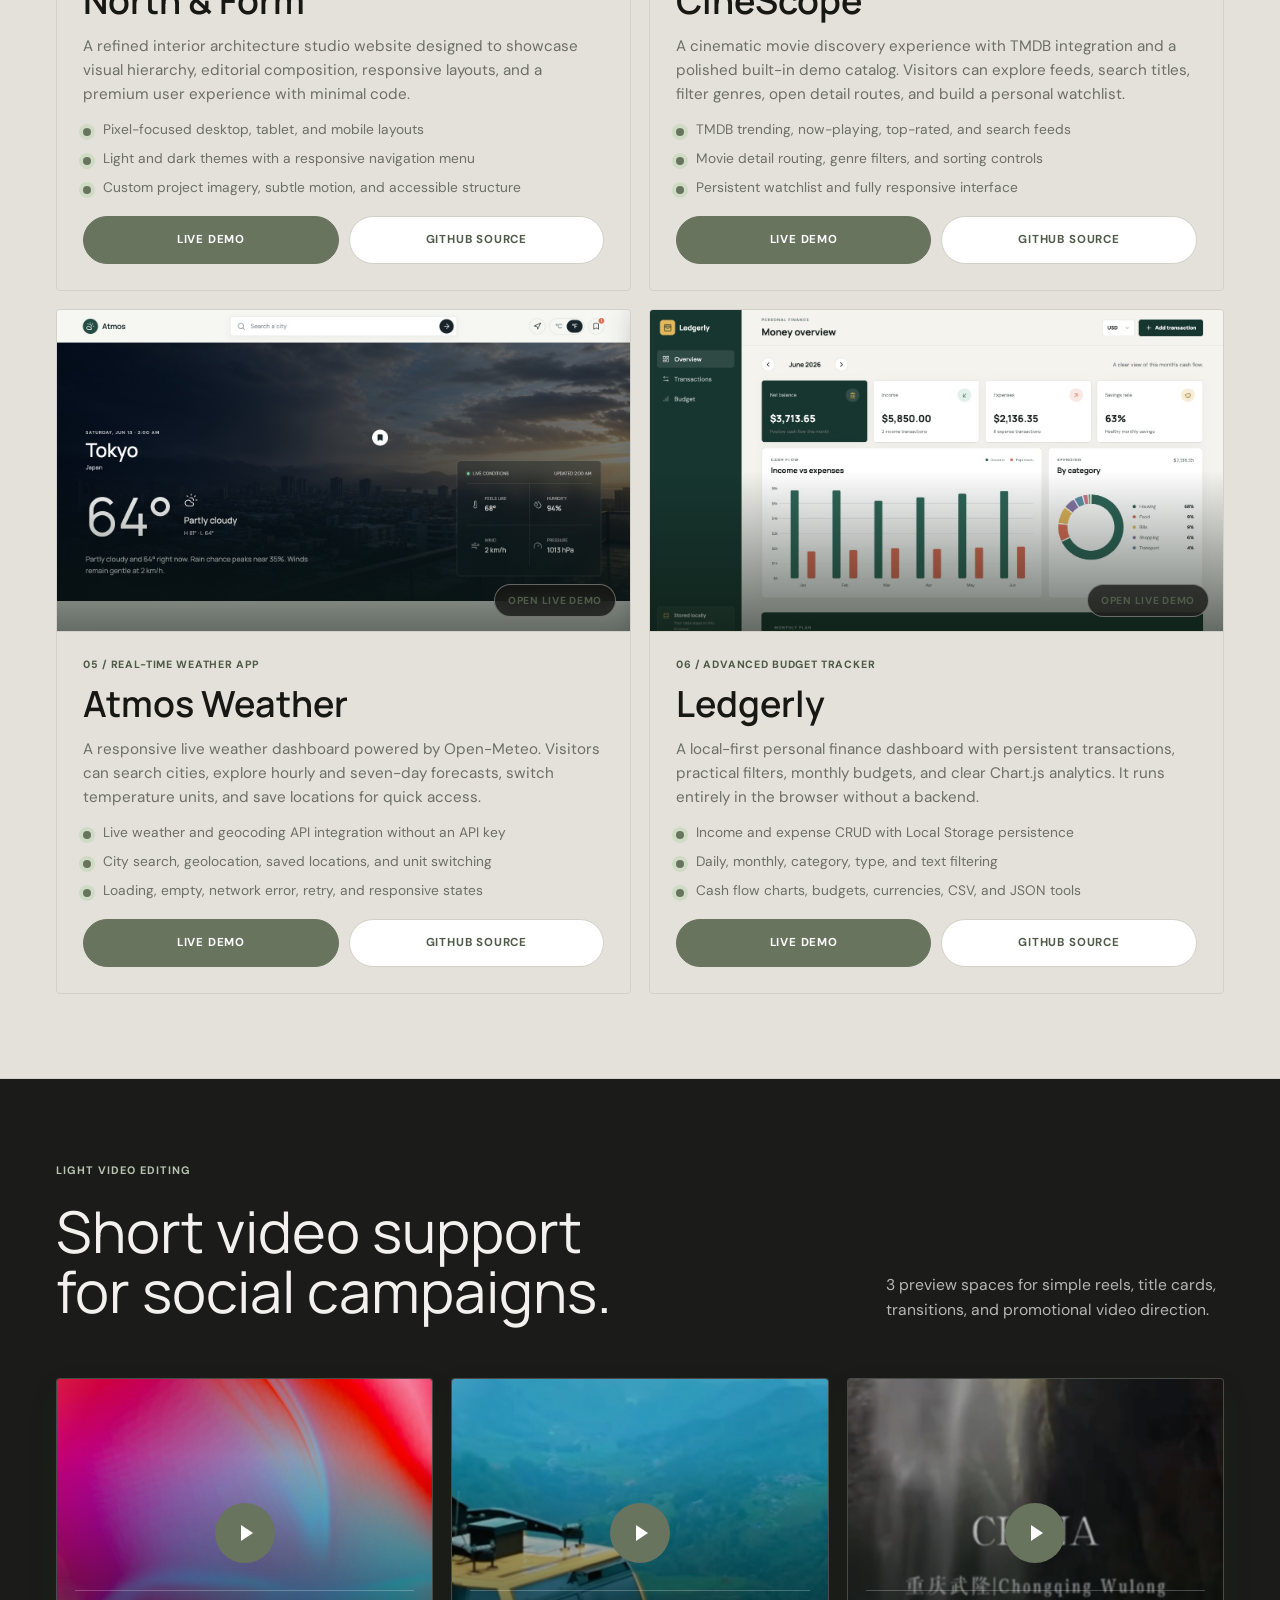
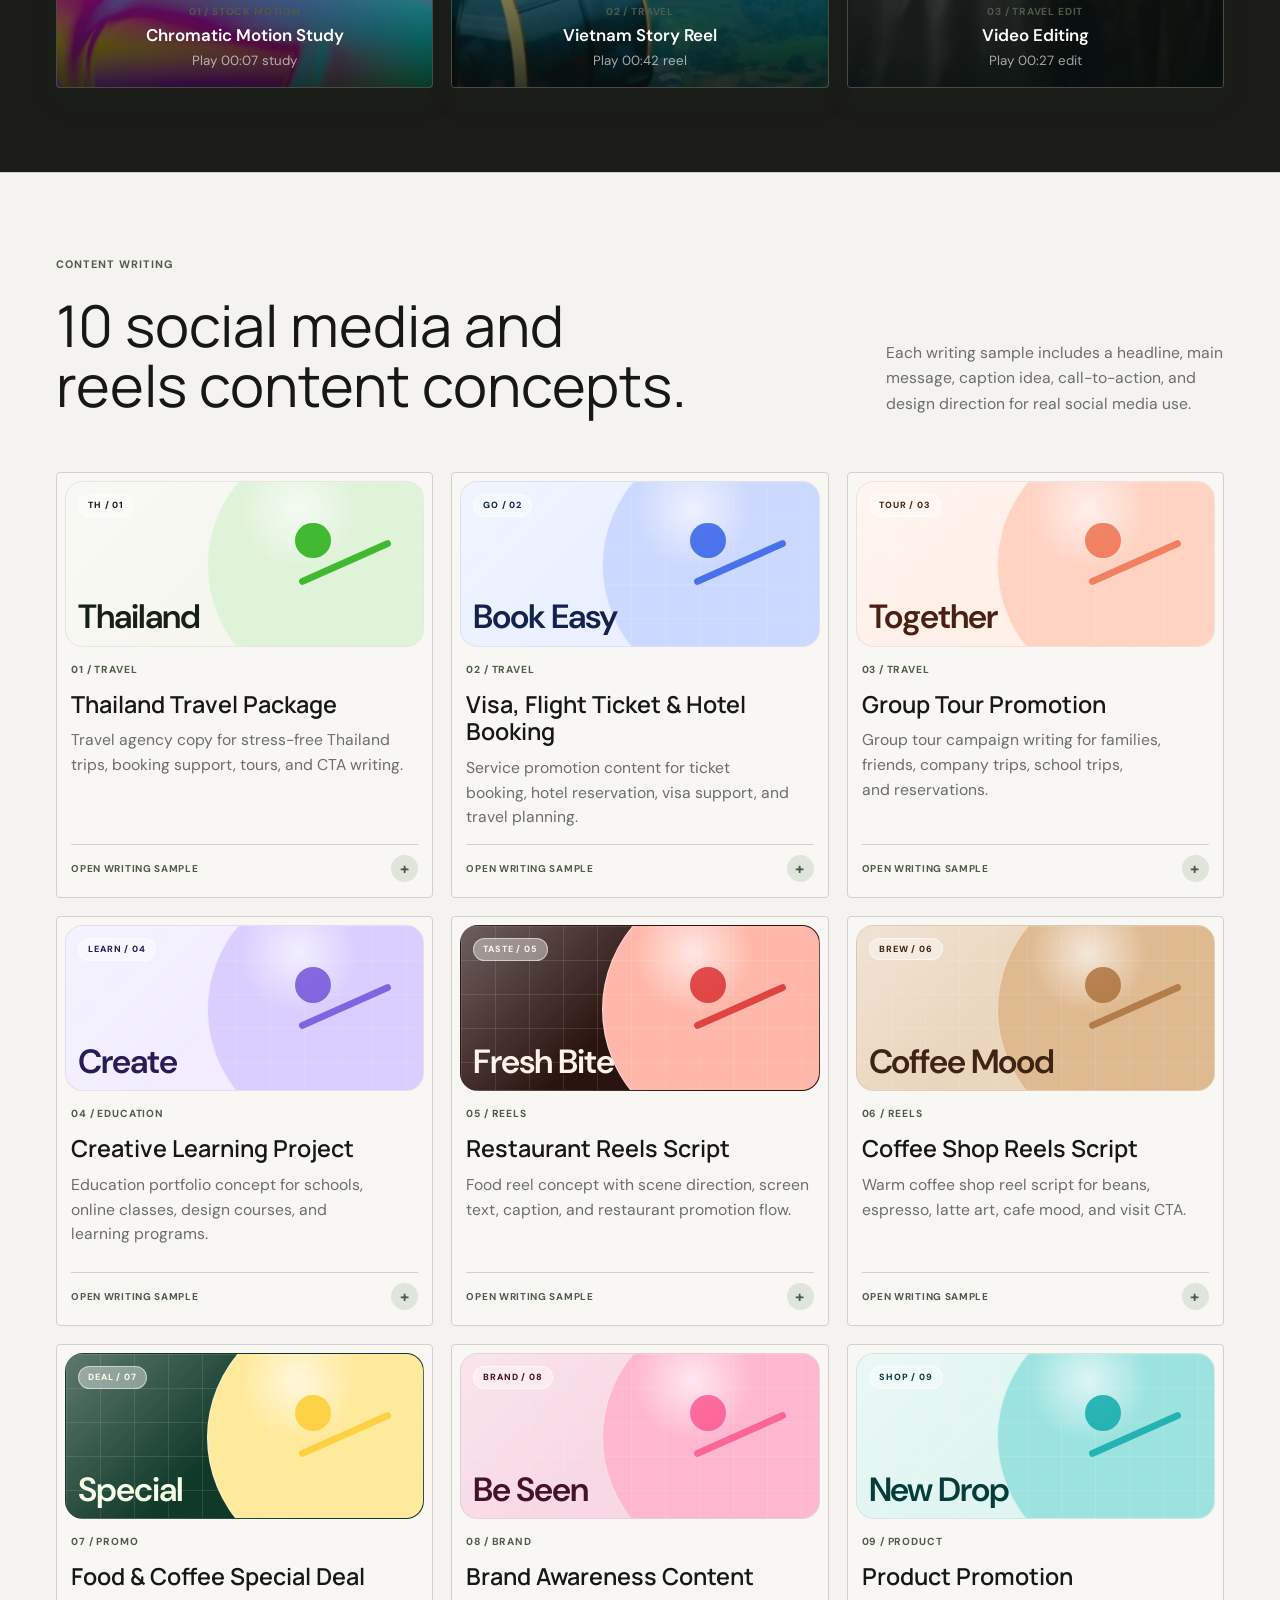
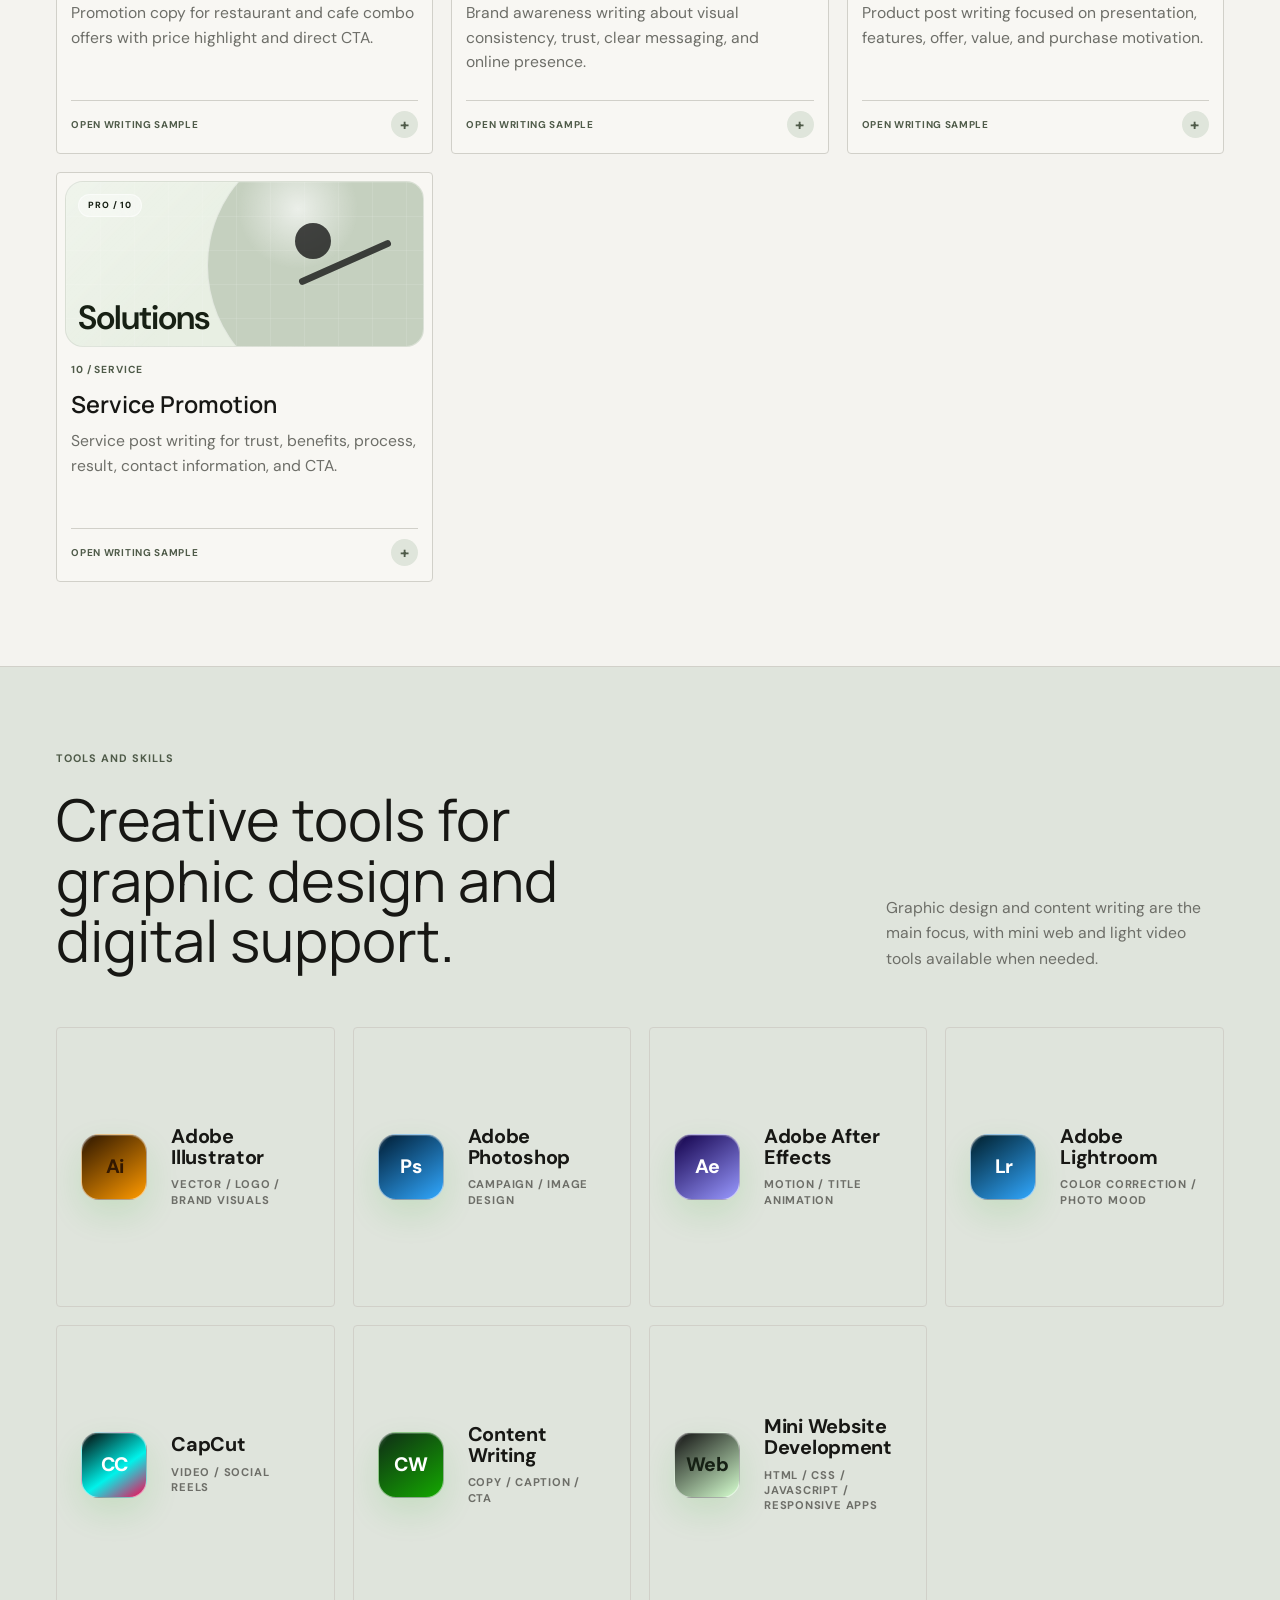
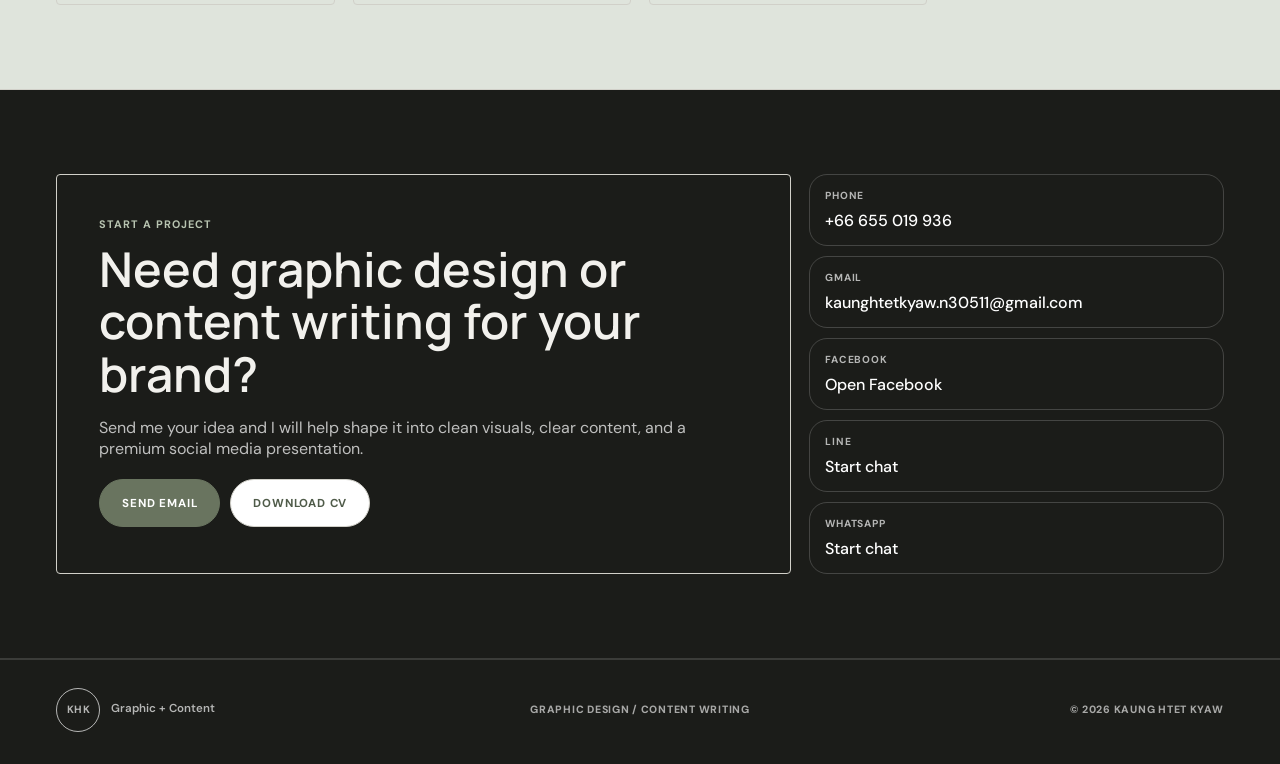
==== commit 656bfd5d: "Replace Urban Motion with Video Editing reel" ====
--- a/index.html
+++ b/index.html
@@ -469,10 +469,10 @@
             <span class="video-play" aria-hidden="true"></span>
             <div><b>02 / Travel</b><strong>Vietnam Story Reel</strong><small>Play 00:42 reel</small></div>
           </button>
-          <button class="video-card has-video reveal" type="button" data-video-src="./assets/video/urban-motion-edit.m4v" data-video-poster="./assets/video/urban-motion-edit-poster.jpg" data-source-url="https://www.pexels.com/video/traveling-through-the-city-5129229/" data-source-label="Royalty-free footage by Joseph Eulo on Pexels" data-title="Urban Motion Edit" data-reel-summary="An 18-second vertical city hyperlapse showcase, trimmed and optimized for fast social viewing. Presented as a stock-footage edit demo." aria-label="Play Urban Motion Edit">
-            <img class="video-card-media" src="./assets/video/urban-motion-edit-card.jpg" alt="Fast-moving urban tunnel scene from the stock-footage edit demo" loading="lazy" />
+          <button class="video-card has-video reveal" type="button" data-video-src="./assets/video/urban-motion-edit.m4v?v=video-editing-20260613" data-video-poster="./assets/video/urban-motion-edit-poster.jpg?v=video-editing-20260613" data-title="Video Editing" data-reel-summary="A 27-second vertical China travel edit featuring the waterfalls, rock formations, and dramatic natural scenery of Chongqing Wulong." aria-label="Play Video Editing">
+            <img class="video-card-media" src="./assets/video/urban-motion-edit-card.jpg?v=video-editing-20260613" alt="China travel edit featuring a waterfall in Chongqing Wulong" loading="lazy" />
             <span class="video-play" aria-hidden="true"></span>
-            <div><b>03 / Stock Edit</b><strong>Urban Motion Edit</strong><small>Play 00:18 demo</small></div>
+            <div><b>03 / Travel Edit</b><strong>Video Editing</strong><small>Play 00:27 edit</small></div>
           </button>
         </div>
       </section>
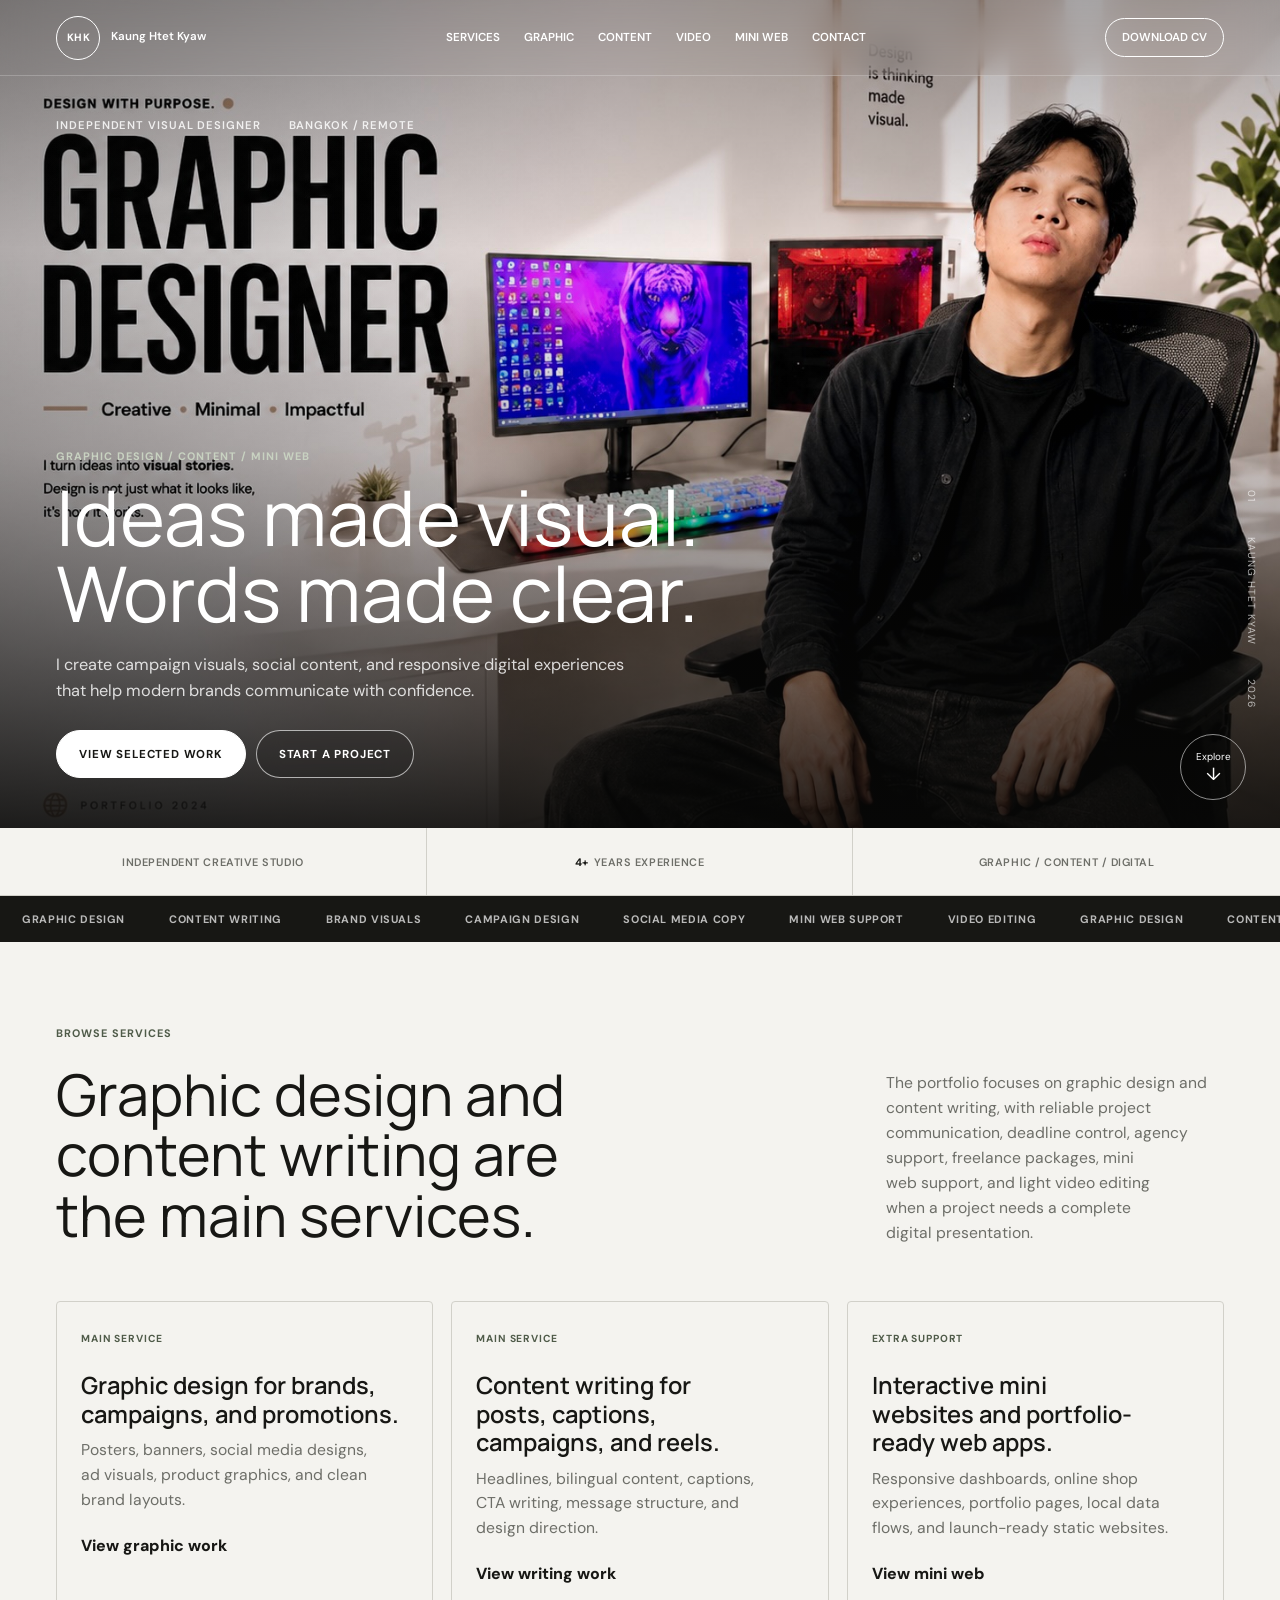
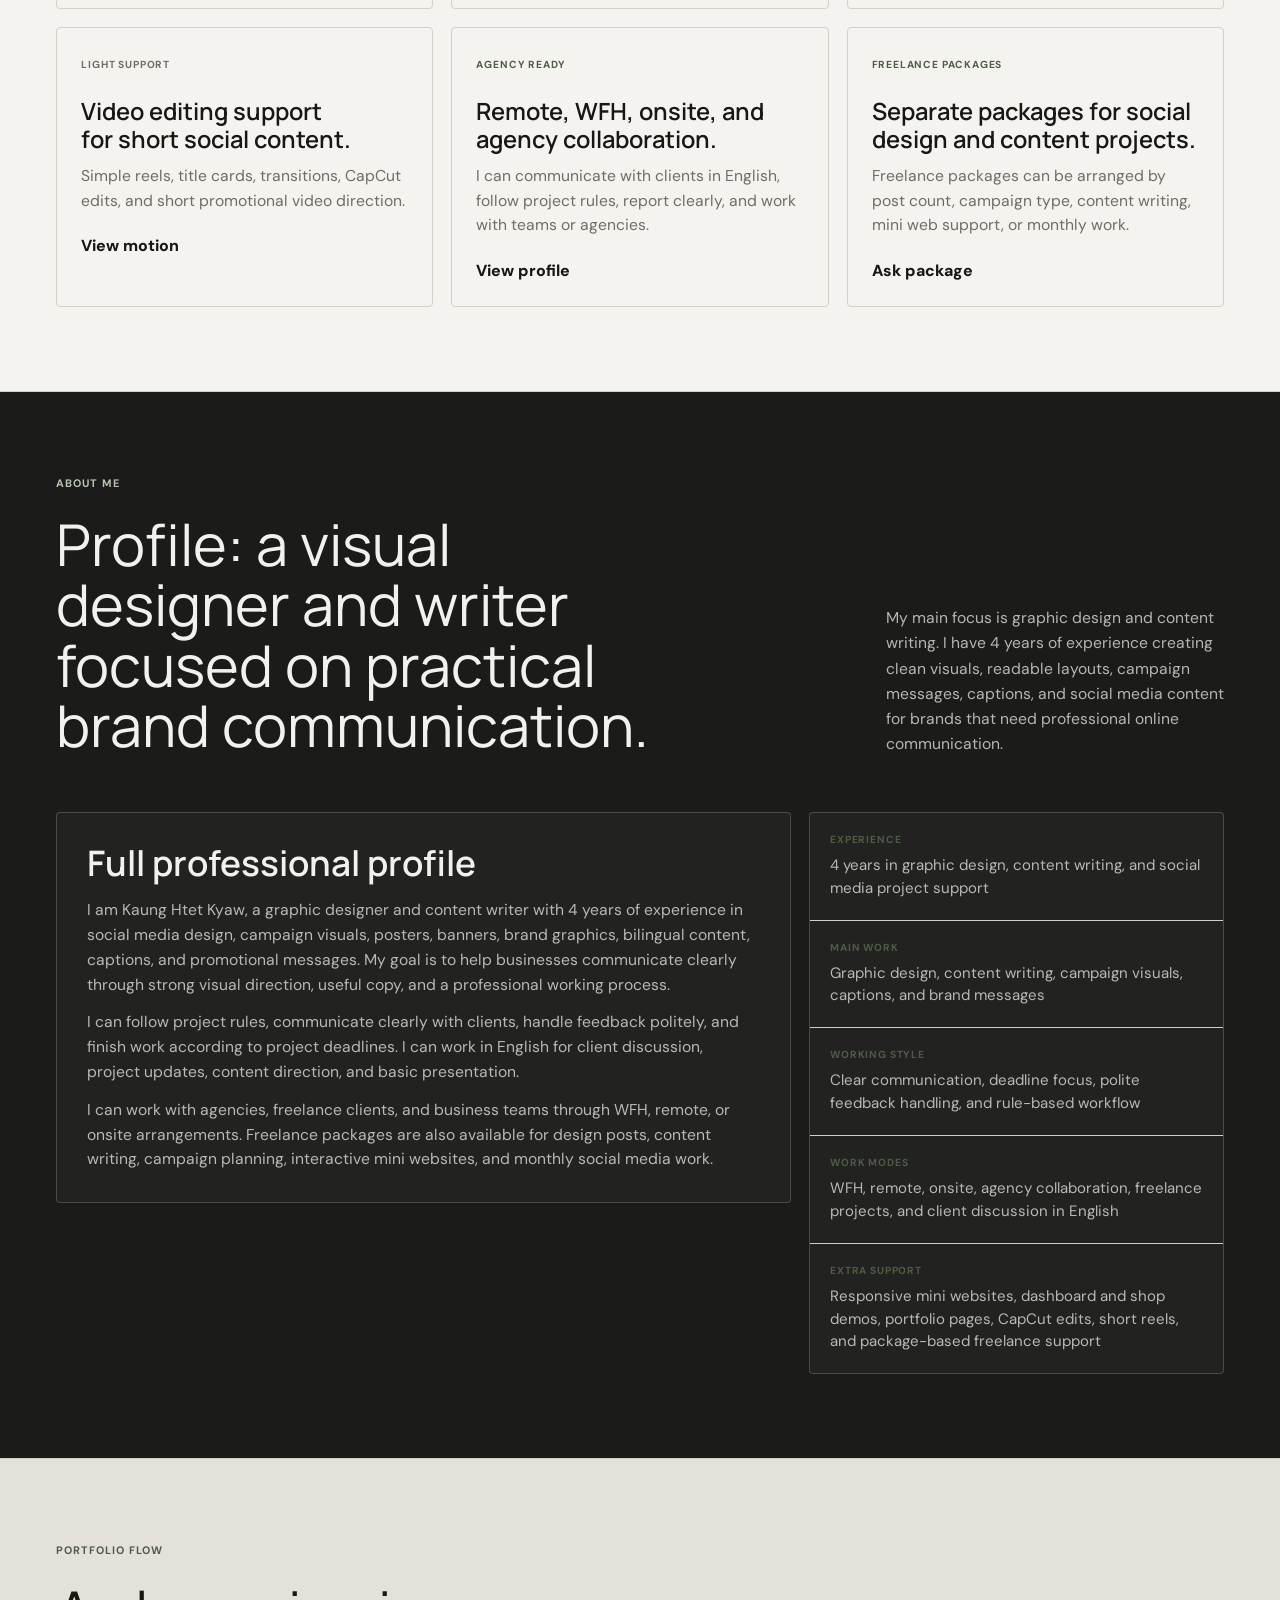
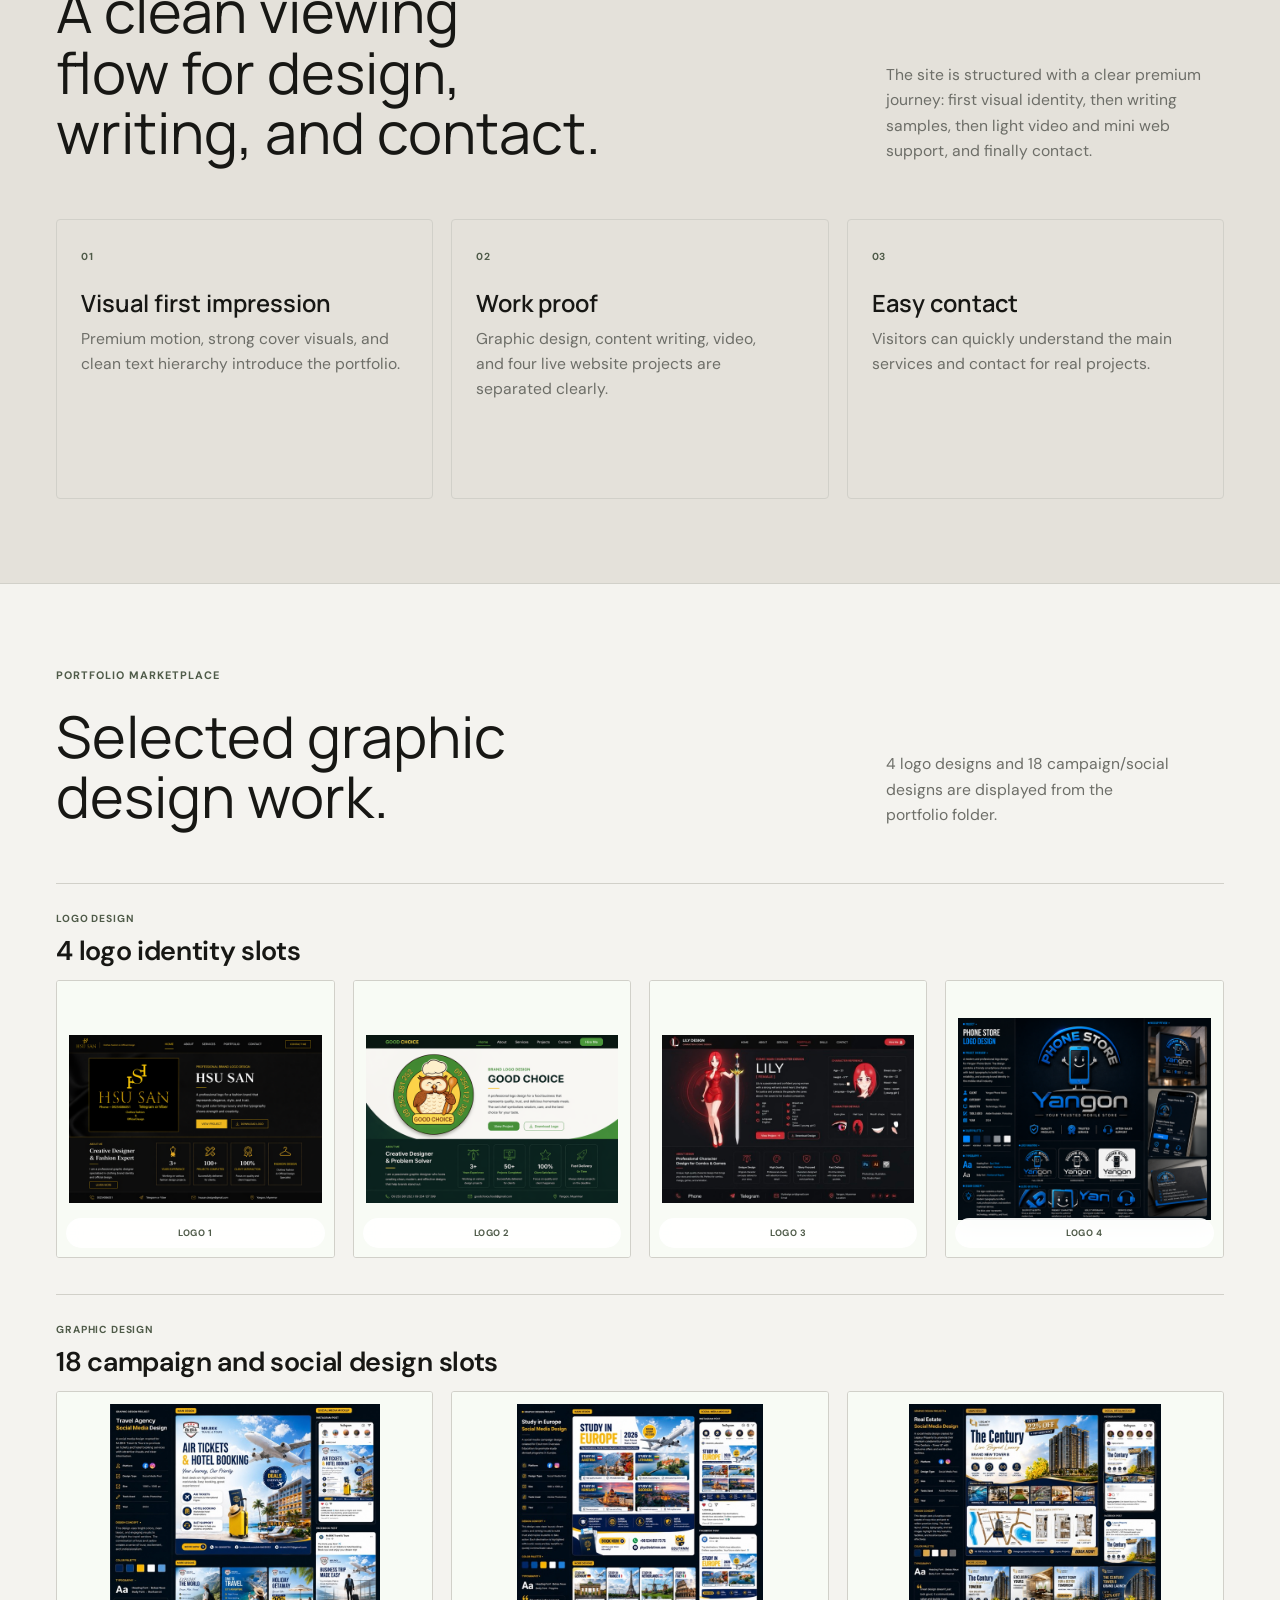
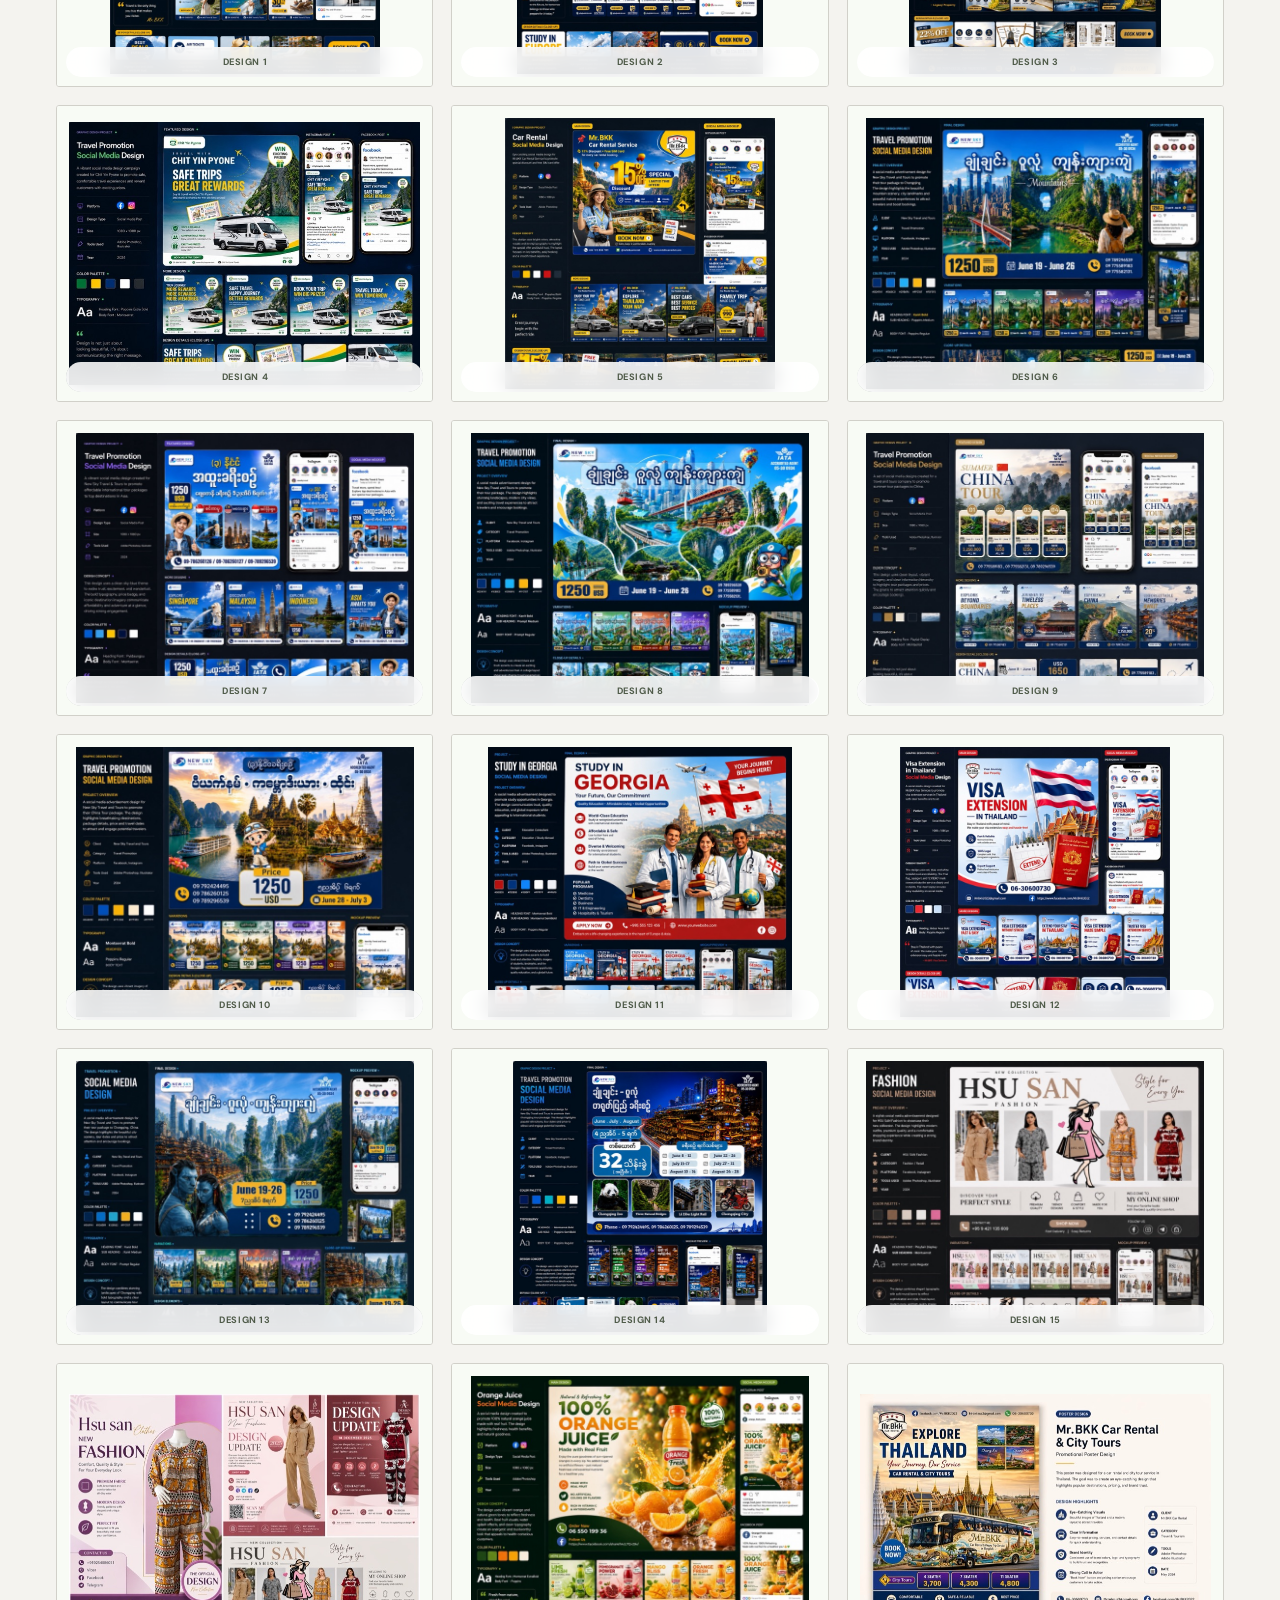
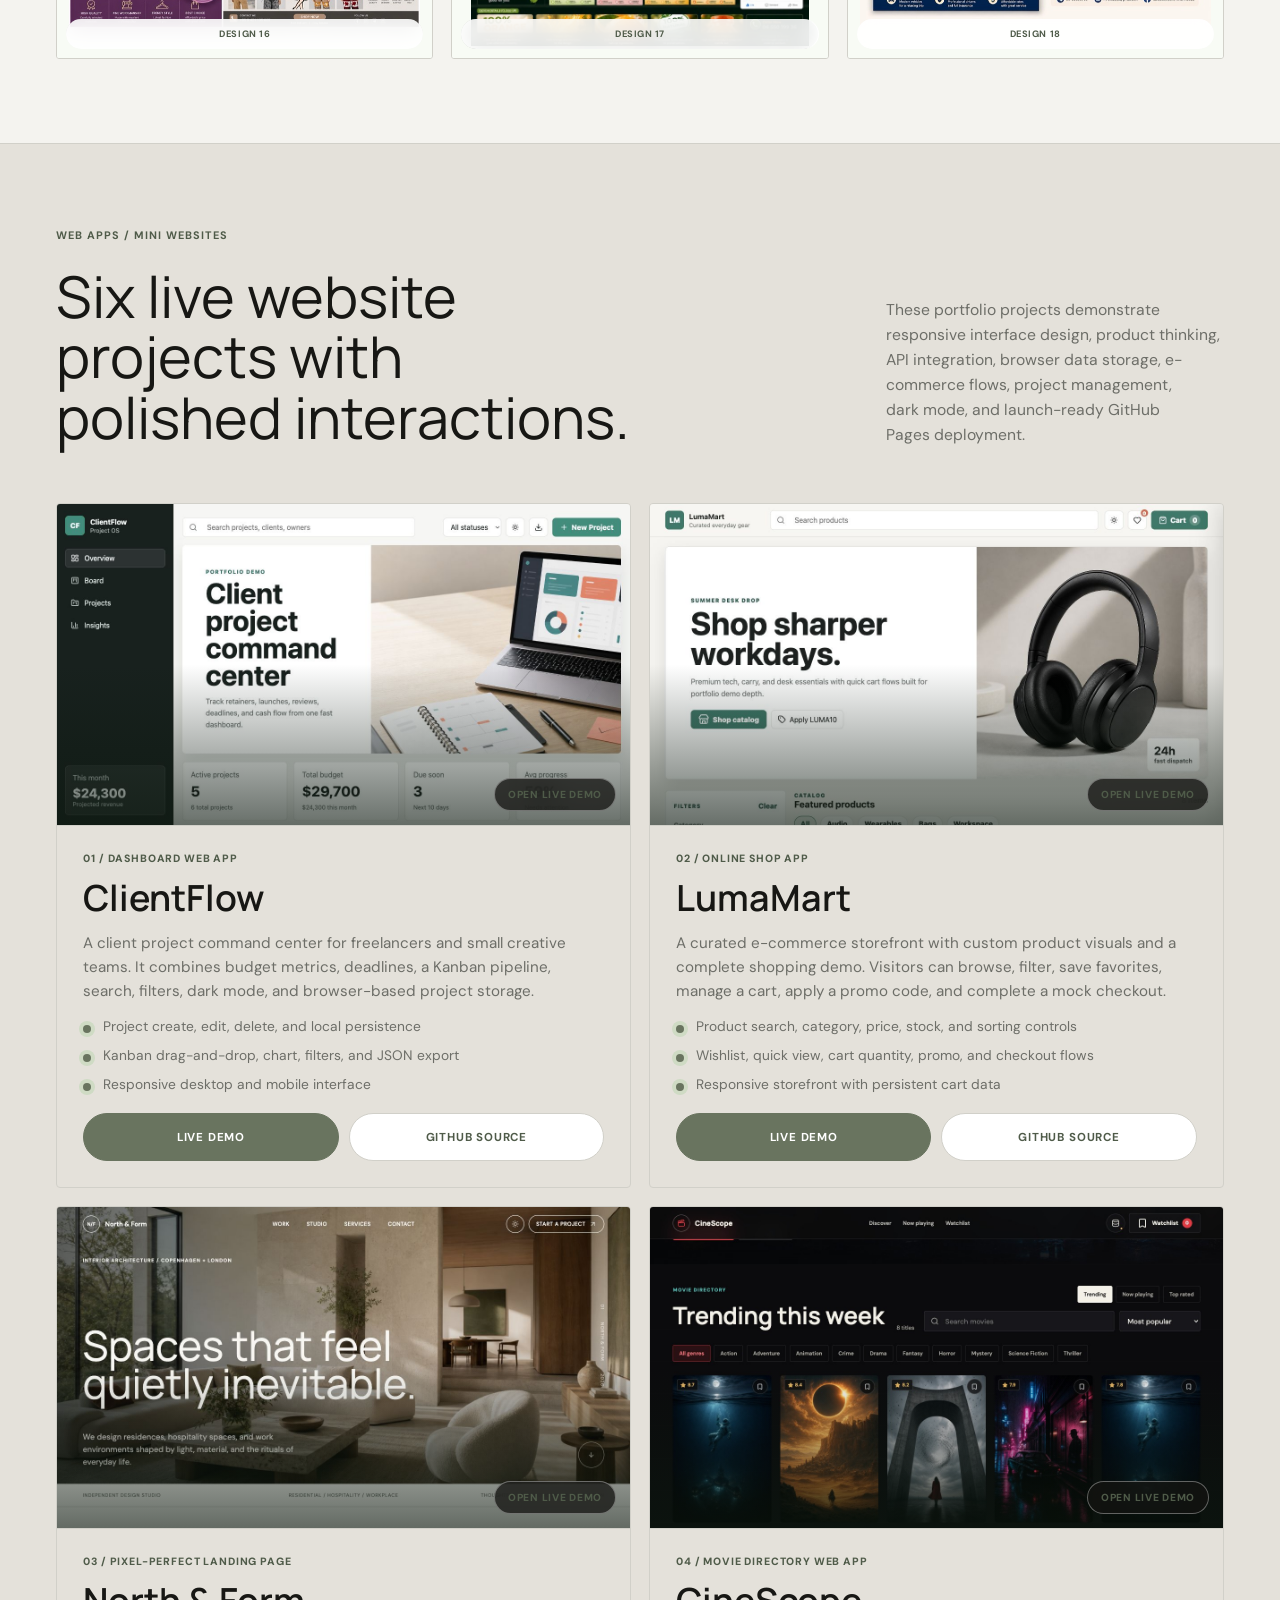
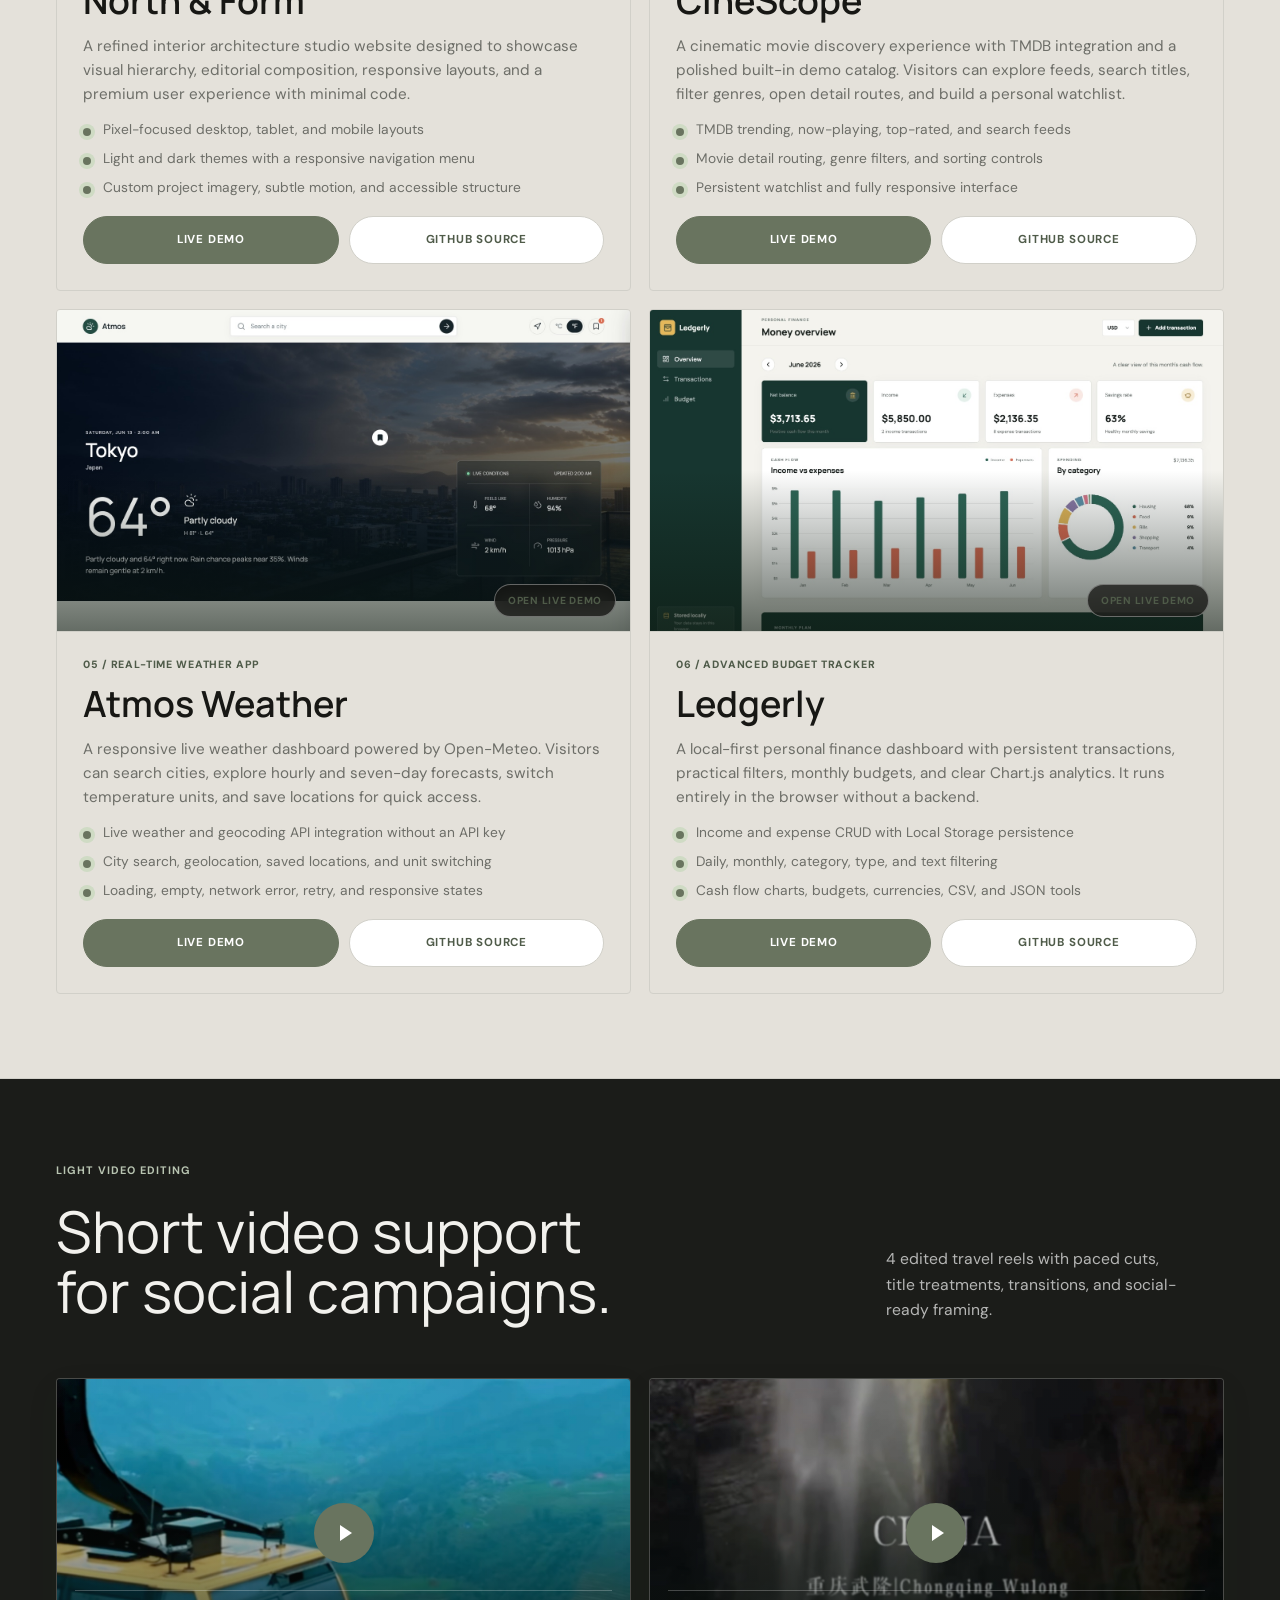
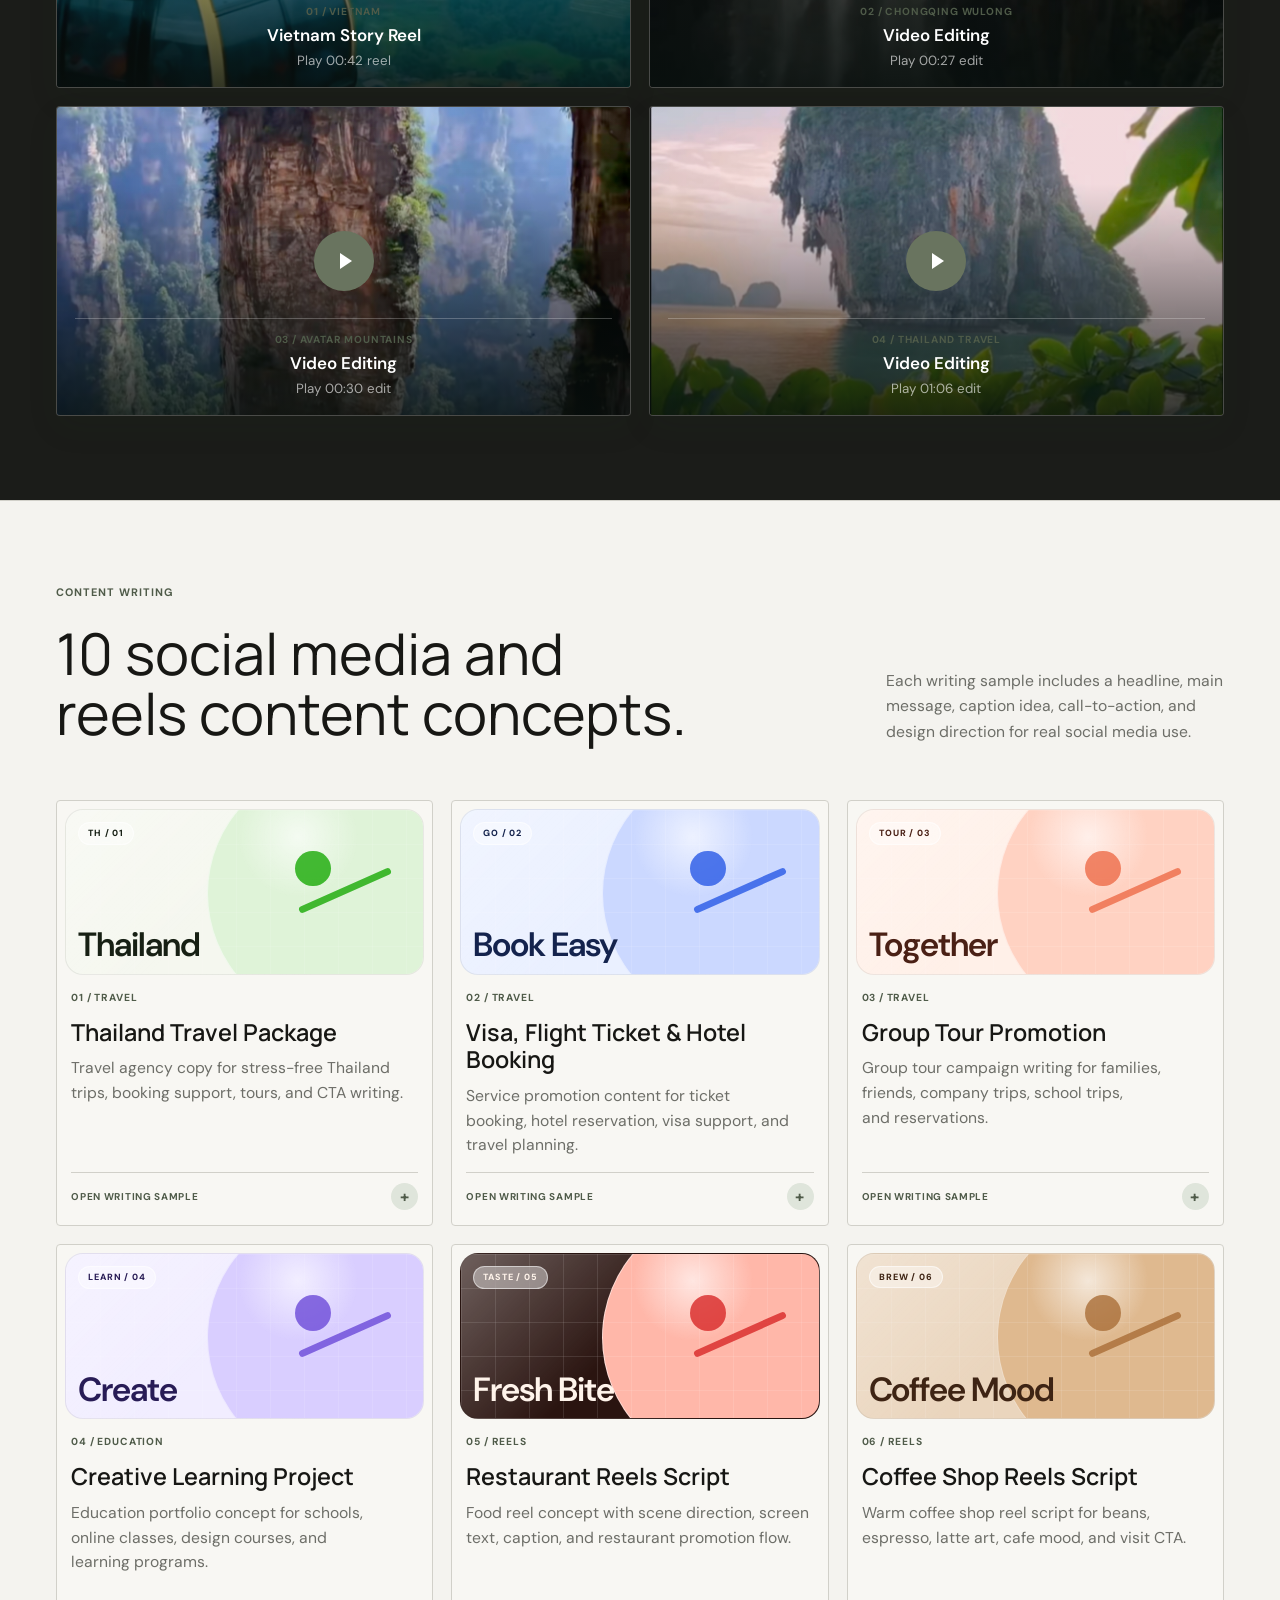
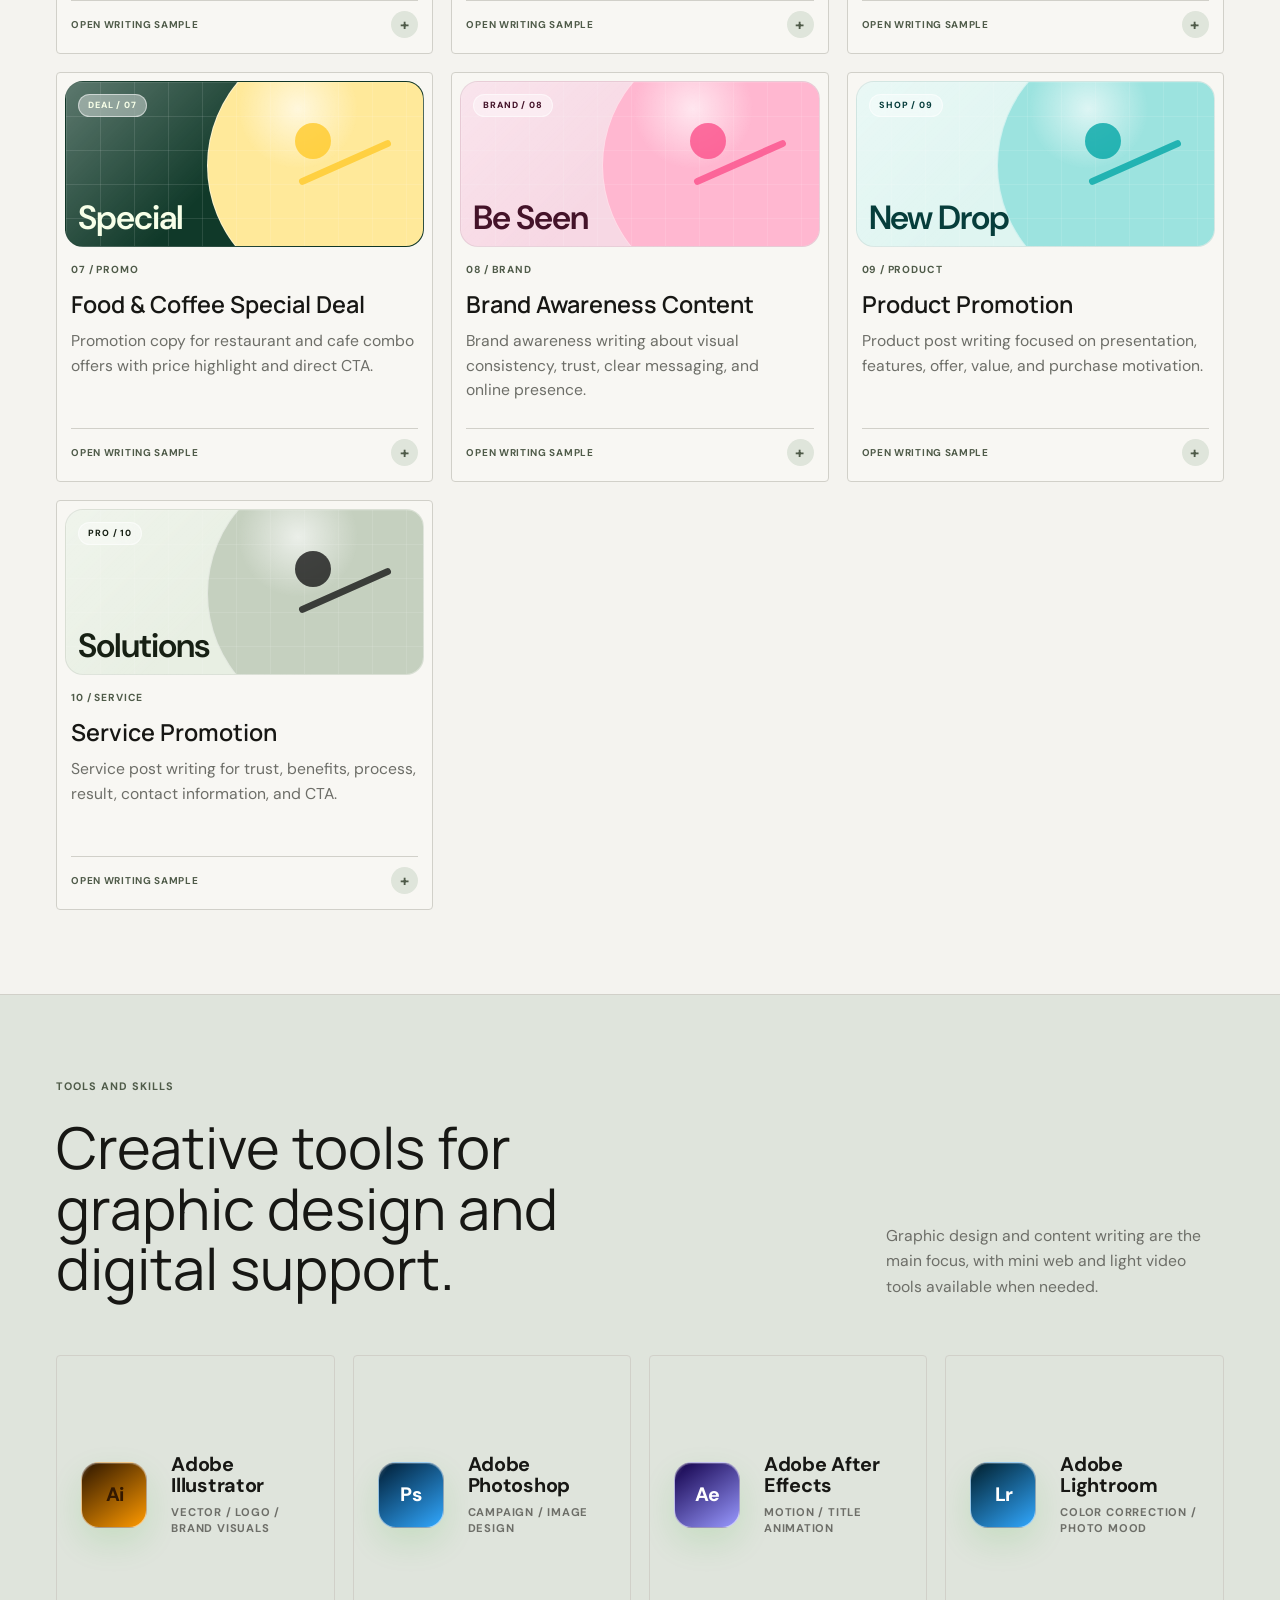
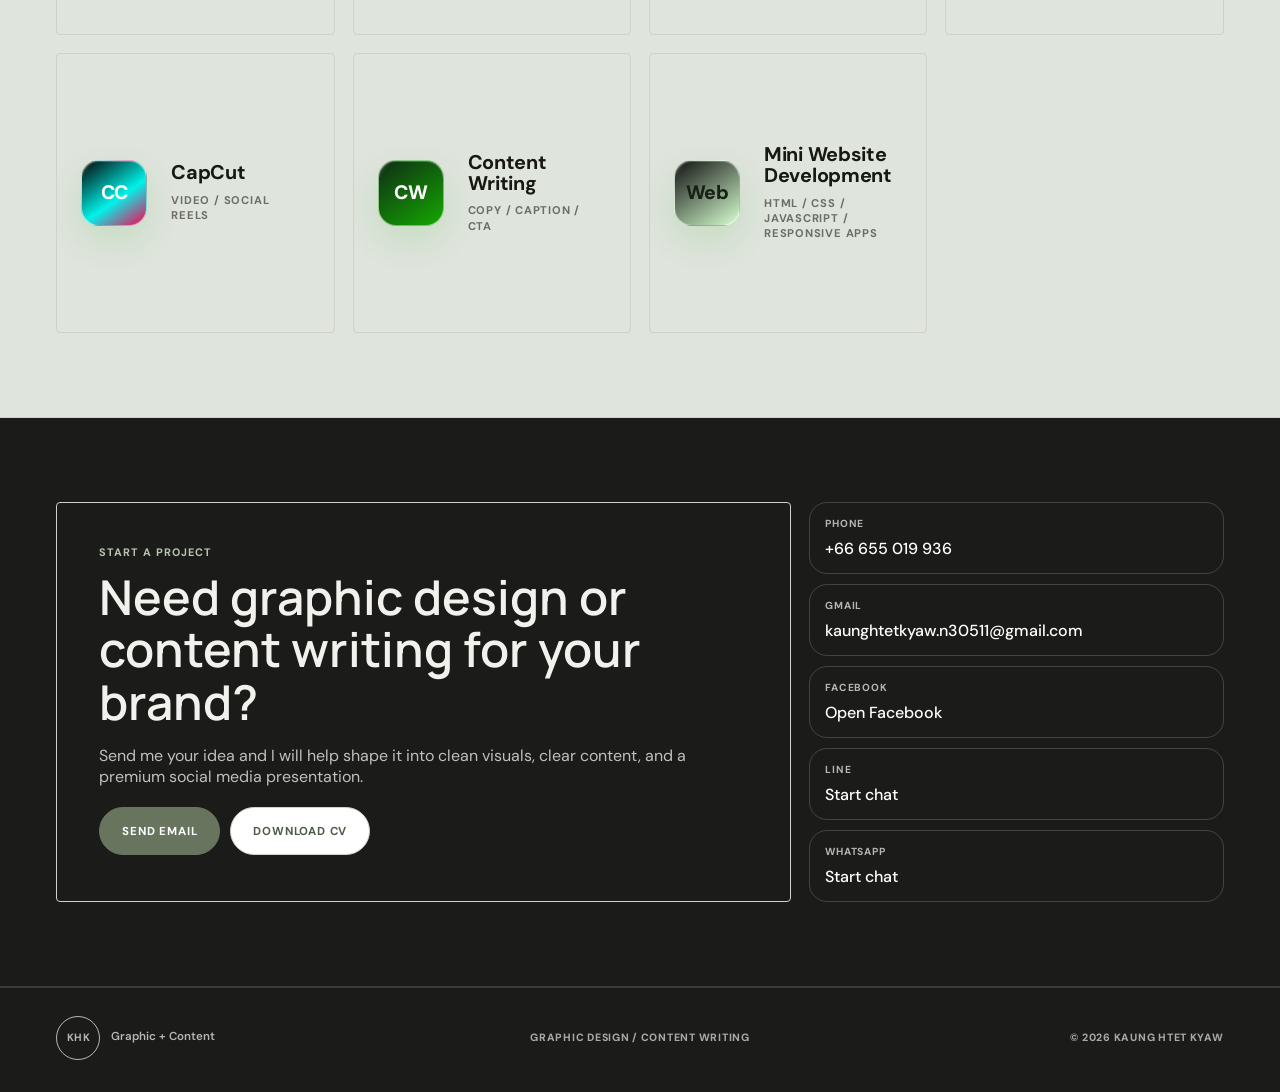
==== commit e98a7bad: "Add two Video Editing travel reels" ====
--- a/index.html
+++ b/index.html
@@ -455,24 +455,29 @@
         <div class="section-heading reveal">
           <p class="eyebrow">Light video editing</p>
           <h2>Short video support for social campaigns.</h2>
-          <p>3 preview spaces for simple reels, title cards, transitions, and promotional video direction.</p>
+          <p>4 edited travel reels with paced cuts, title treatments, transitions, and social-ready framing.</p>
         </div>
 
         <div class="video-strip">
-          <button class="video-card has-video reveal" type="button" data-video-src="./assets/video/chromatic-motion-study.m4v" data-video-poster="./assets/video/chromatic-motion-study-poster.jpg" data-source-url="https://www.pexels.com/video/abstract-colorful-background-8333185/" data-source-label="Royalty-free motion by Oleg Gamulinskii on Pexels" data-title="Chromatic Motion Study" data-reel-summary="A seven-second abstract color and light sequence, optimized as a polished social motion showcase. Presented as a stock-motion study." aria-label="Play Chromatic Motion Study">
-            <img class="video-card-media" src="./assets/video/chromatic-motion-study-card.jpg" alt="Colorful abstract light motion preview" loading="lazy" />
-            <span class="video-play" aria-hidden="true"></span>
-            <div><b>01 / Stock Motion</b><strong>Chromatic Motion Study</strong><small>Play 00:07 study</small></div>
-          </button>
           <button class="video-card has-video reveal" type="button" data-video-src="./assets/video/vietnam-story-reel.m4v" data-video-poster="./assets/video/vietnam-story-reel-poster.jpg" data-title="Vietnam Story Reel" data-reel-summary="A vertical Vietnam travel story featuring mountain landscapes, cable-car views, paced cuts, branded overlays, and social-ready editing." aria-label="Play Vietnam Story Reel">
             <img class="video-card-media" src="./assets/video/vietnam-story-reel-card.jpg" alt="Vietnam mountain cable-car view from the Story Reel" loading="lazy" />
             <span class="video-play" aria-hidden="true"></span>
-            <div><b>02 / Travel</b><strong>Vietnam Story Reel</strong><small>Play 00:42 reel</small></div>
-          </button>
-          <button class="video-card has-video reveal" type="button" data-video-src="./assets/video/urban-motion-edit.m4v?v=video-editing-20260613" data-video-poster="./assets/video/urban-motion-edit-poster.jpg?v=video-editing-20260613" data-title="Video Editing" data-reel-summary="A 27-second vertical China travel edit featuring the waterfalls, rock formations, and dramatic natural scenery of Chongqing Wulong." aria-label="Play Video Editing">
+            <div><b>01 / Vietnam</b><strong>Vietnam Story Reel</strong><small>Play 00:42 reel</small></div>
+          </button>
+          <button class="video-card has-video reveal" type="button" data-video-src="./assets/video/urban-motion-edit.m4v?v=video-editing-20260613" data-video-poster="./assets/video/urban-motion-edit-poster.jpg?v=video-editing-20260613" data-title="Video Editing" data-reel-summary="A 27-second vertical China travel edit featuring the waterfalls, rock formations, and dramatic natural scenery of Chongqing Wulong." aria-label="Play Video Editing: Chongqing Wulong">
             <img class="video-card-media" src="./assets/video/urban-motion-edit-card.jpg?v=video-editing-20260613" alt="China travel edit featuring a waterfall in Chongqing Wulong" loading="lazy" />
             <span class="video-play" aria-hidden="true"></span>
-            <div><b>03 / Travel Edit</b><strong>Video Editing</strong><small>Play 00:27 edit</small></div>
+            <div><b>02 / Chongqing Wulong</b><strong>Video Editing</strong><small>Play 00:27 edit</small></div>
+          </button>
+          <button class="video-card has-video reveal" type="button" data-video-src="./assets/video/avatar-mountains-edit.m4v?v=video-editing-20260613" data-video-poster="./assets/video/avatar-mountains-edit-poster.jpg?v=video-editing-20260613" data-title="Video Editing" data-reel-summary="A 30-second vertical travel edit showcasing the towering sandstone peaks and cinematic scenery of Zhangjiajie's Avatar Mountains." aria-label="Play Video Editing: Avatar Mountains">
+            <img class="video-card-media" src="./assets/video/avatar-mountains-edit-card.jpg?v=video-editing-20260613" alt="Zhangjiajie Avatar Mountains travel video preview" loading="lazy" />
+            <span class="video-play" aria-hidden="true"></span>
+            <div><b>03 / Avatar Mountains</b><strong>Video Editing</strong><small>Play 00:30 edit</small></div>
+          </button>
+          <button class="video-card has-video reveal" type="button" data-video-src="./assets/video/thailand-travel-edit.m4v?v=video-editing-20260613" data-video-poster="./assets/video/thailand-travel-edit-poster.jpg?v=video-editing-20260613" data-title="Video Editing" data-reel-summary="A 66-second vertical Thailand travel montage combining tropical islands, cultural landmarks, aerial views, and golden-hour scenery." aria-label="Play Video Editing: Thailand Travel">
+            <img class="video-card-media" src="./assets/video/thailand-travel-edit-card.jpg?v=video-editing-20260613" alt="Thailand tropical island travel video preview" loading="lazy" />
+            <span class="video-play" aria-hidden="true"></span>
+            <div><b>04 / Thailand Travel</b><strong>Video Editing</strong><small>Play 01:06 edit</small></div>
           </button>
         </div>
       </section>
--- a/styles.css
+++ b/styles.css
@@ -2657,9 +2657,12 @@
     grid-template-columns: minmax(0, 0.78fr) minmax(320px, 0.44fr);
   }
 
-  .process-grid,
+  .process-grid {
+    grid-template-columns: repeat(3, minmax(0, 1fr));
+  }
+
   .video-strip {
-    grid-template-columns: repeat(3, minmax(0, 1fr));
+    grid-template-columns: repeat(2, minmax(0, 1fr));
   }
 
   .portfolio-grid {
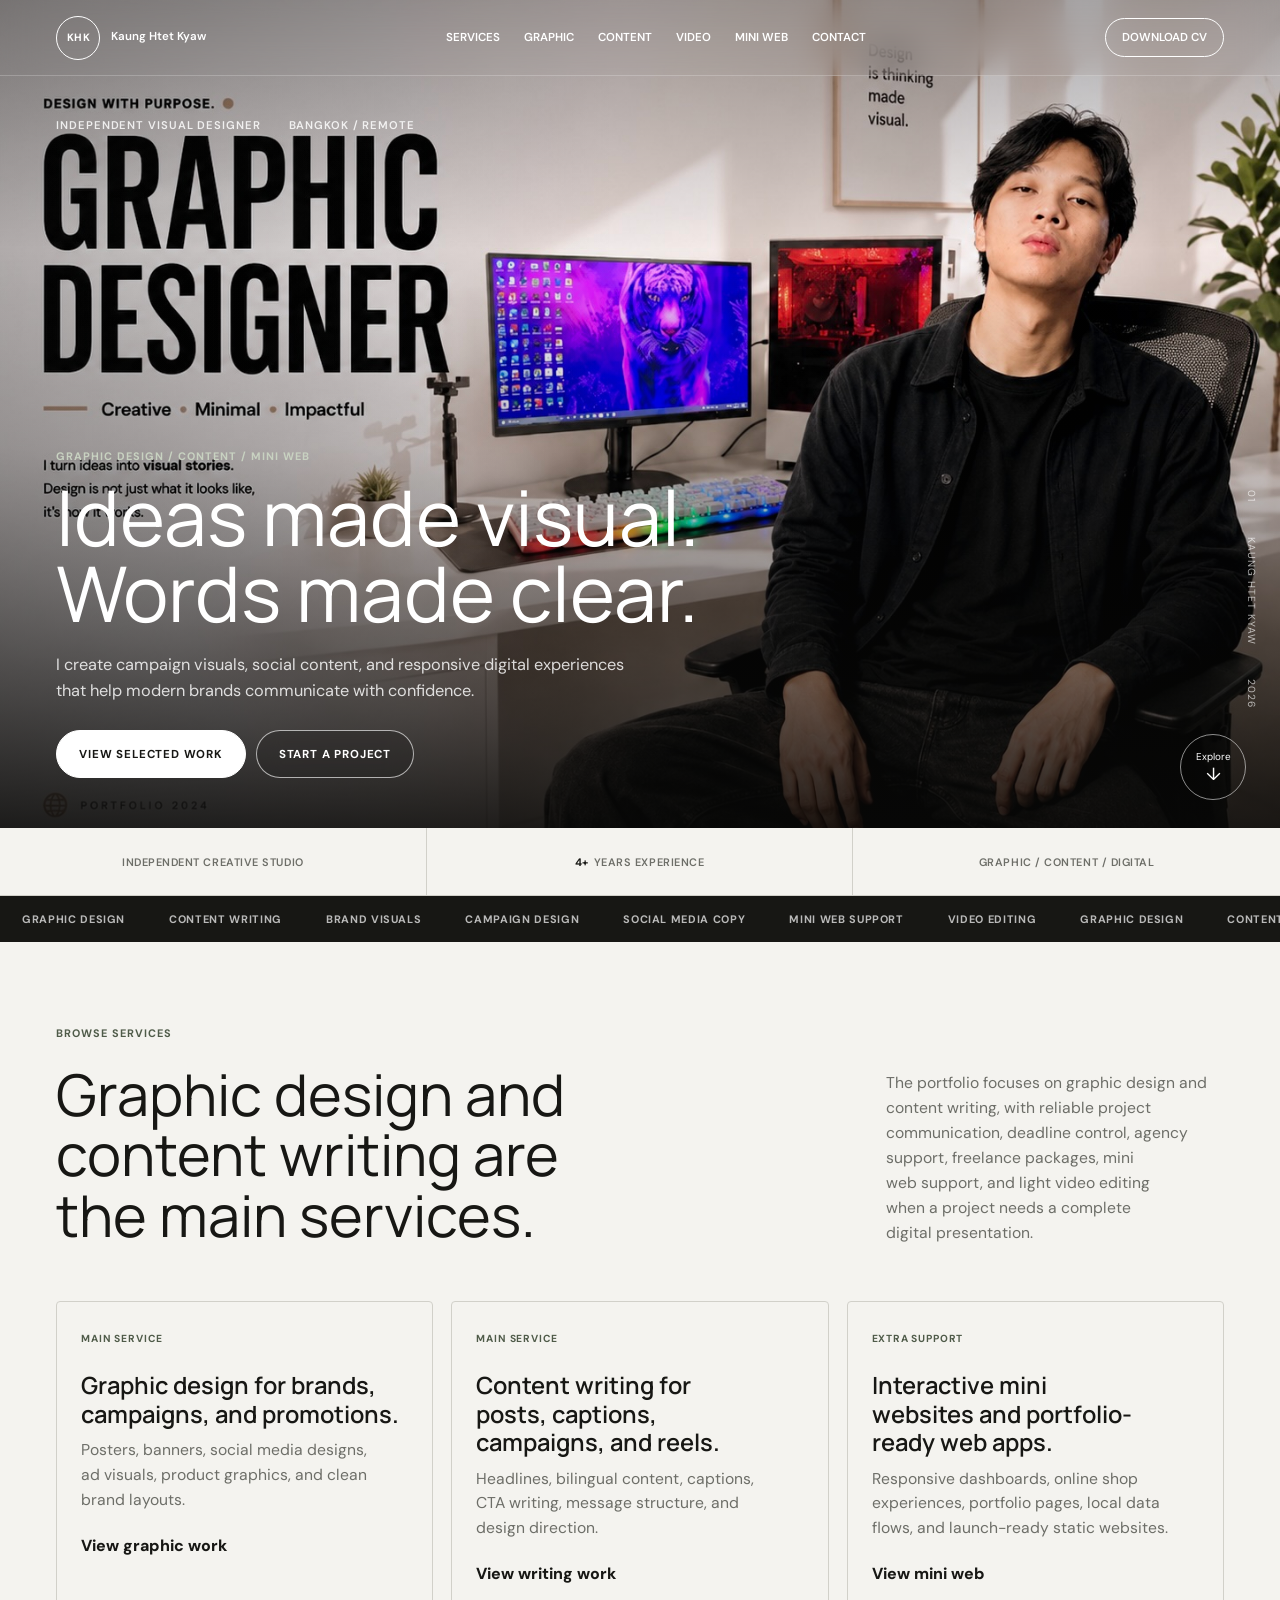
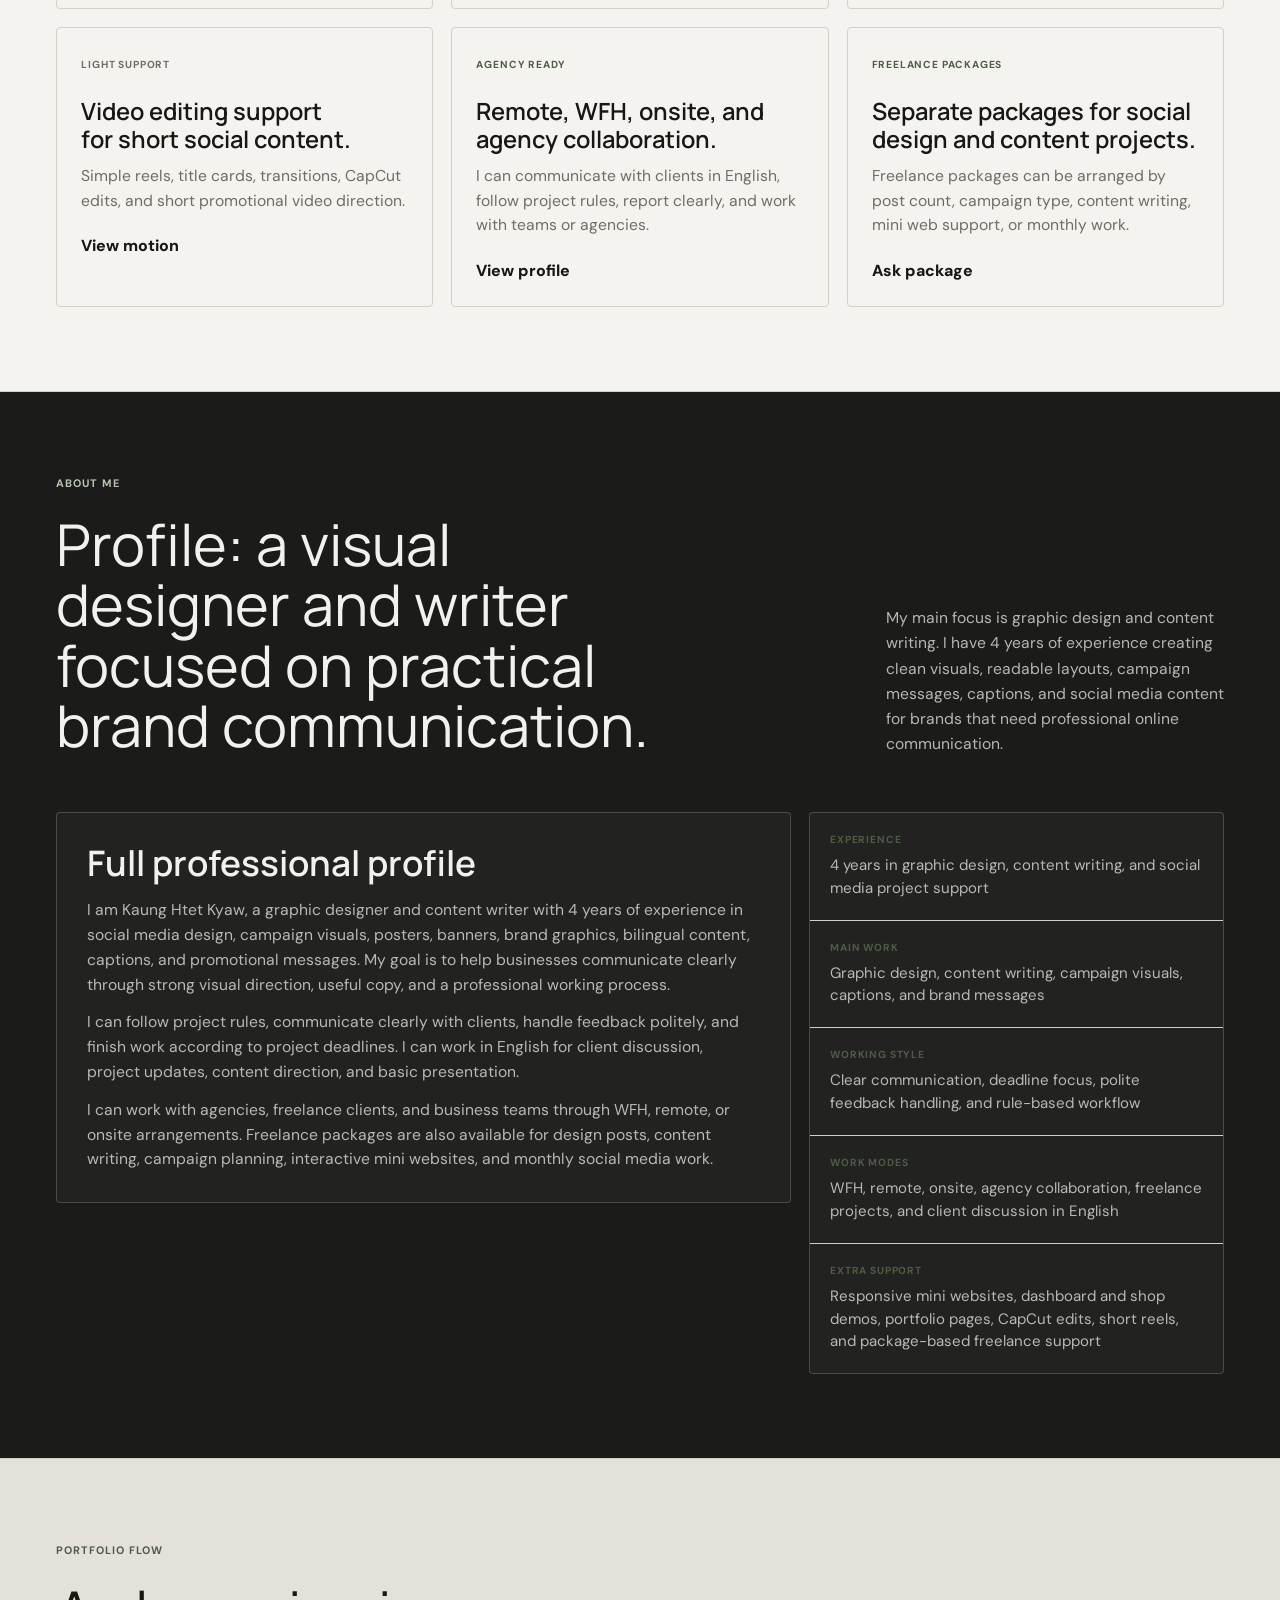
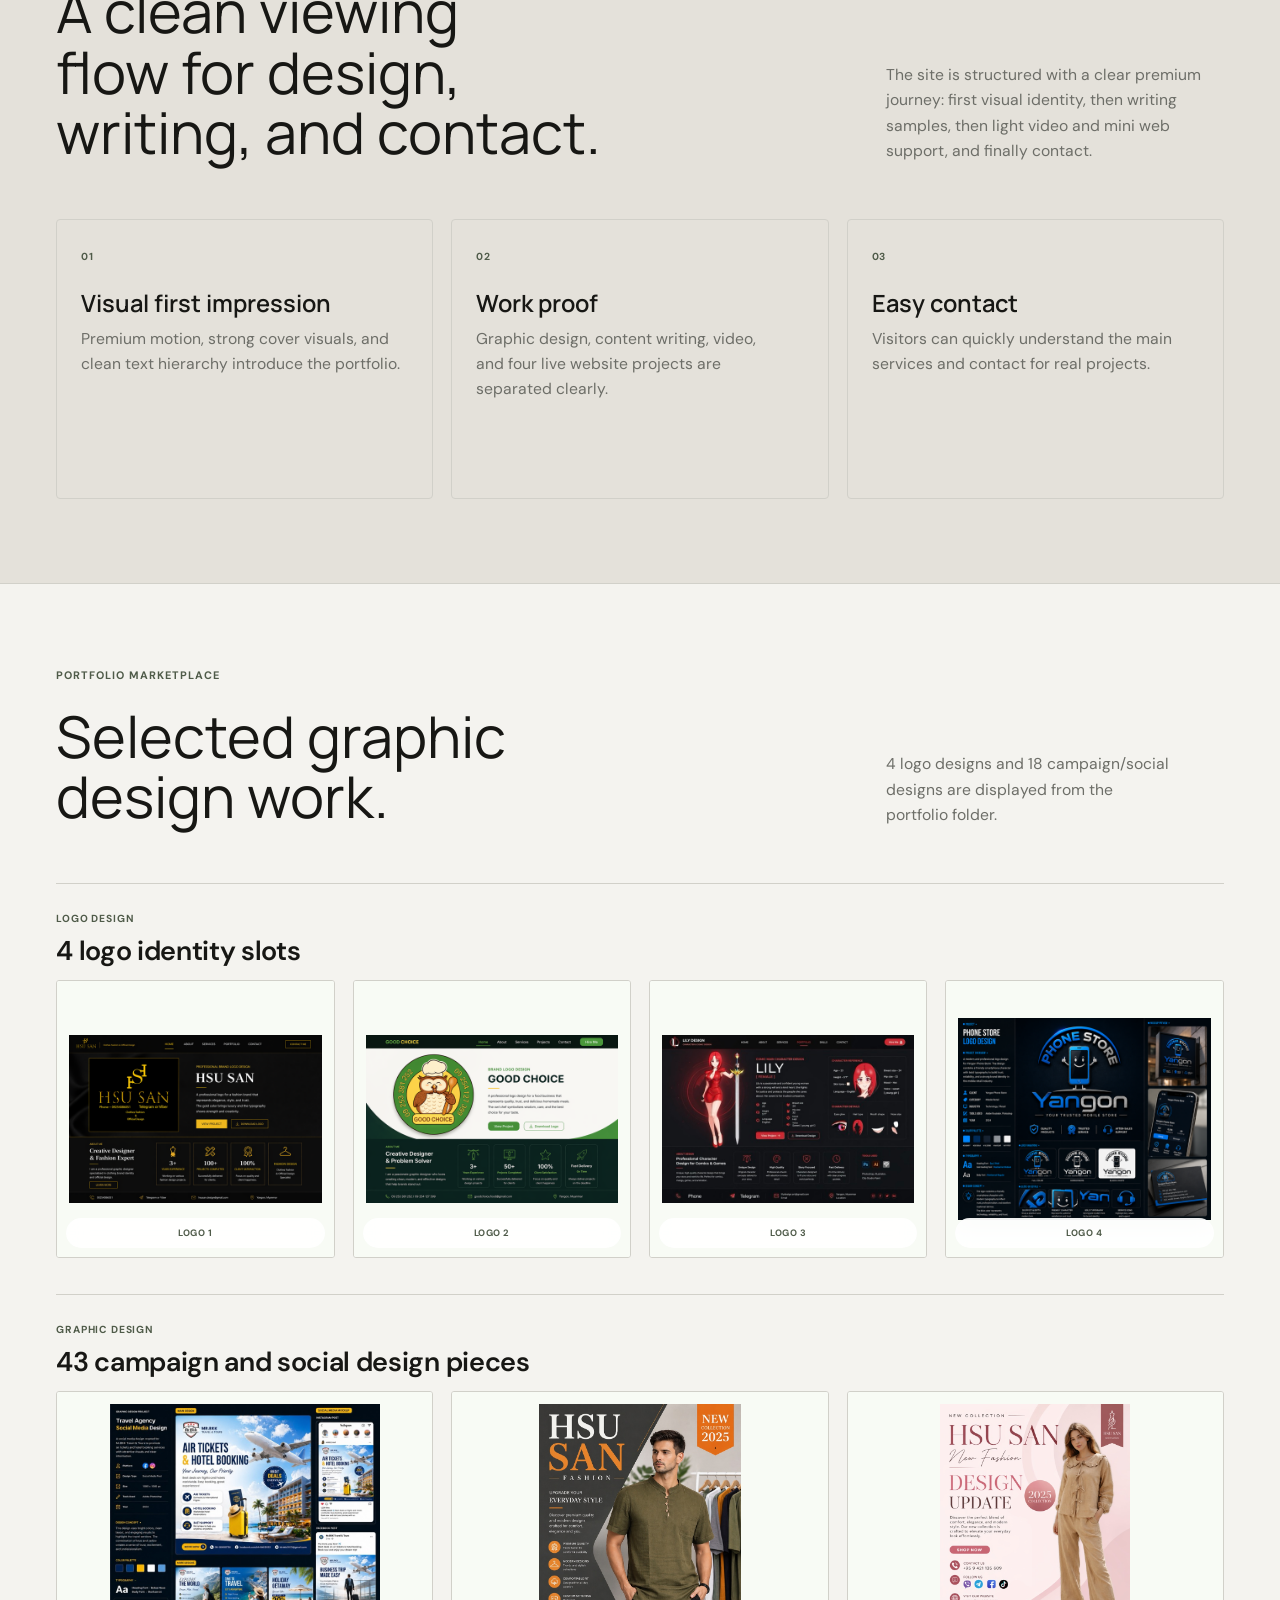
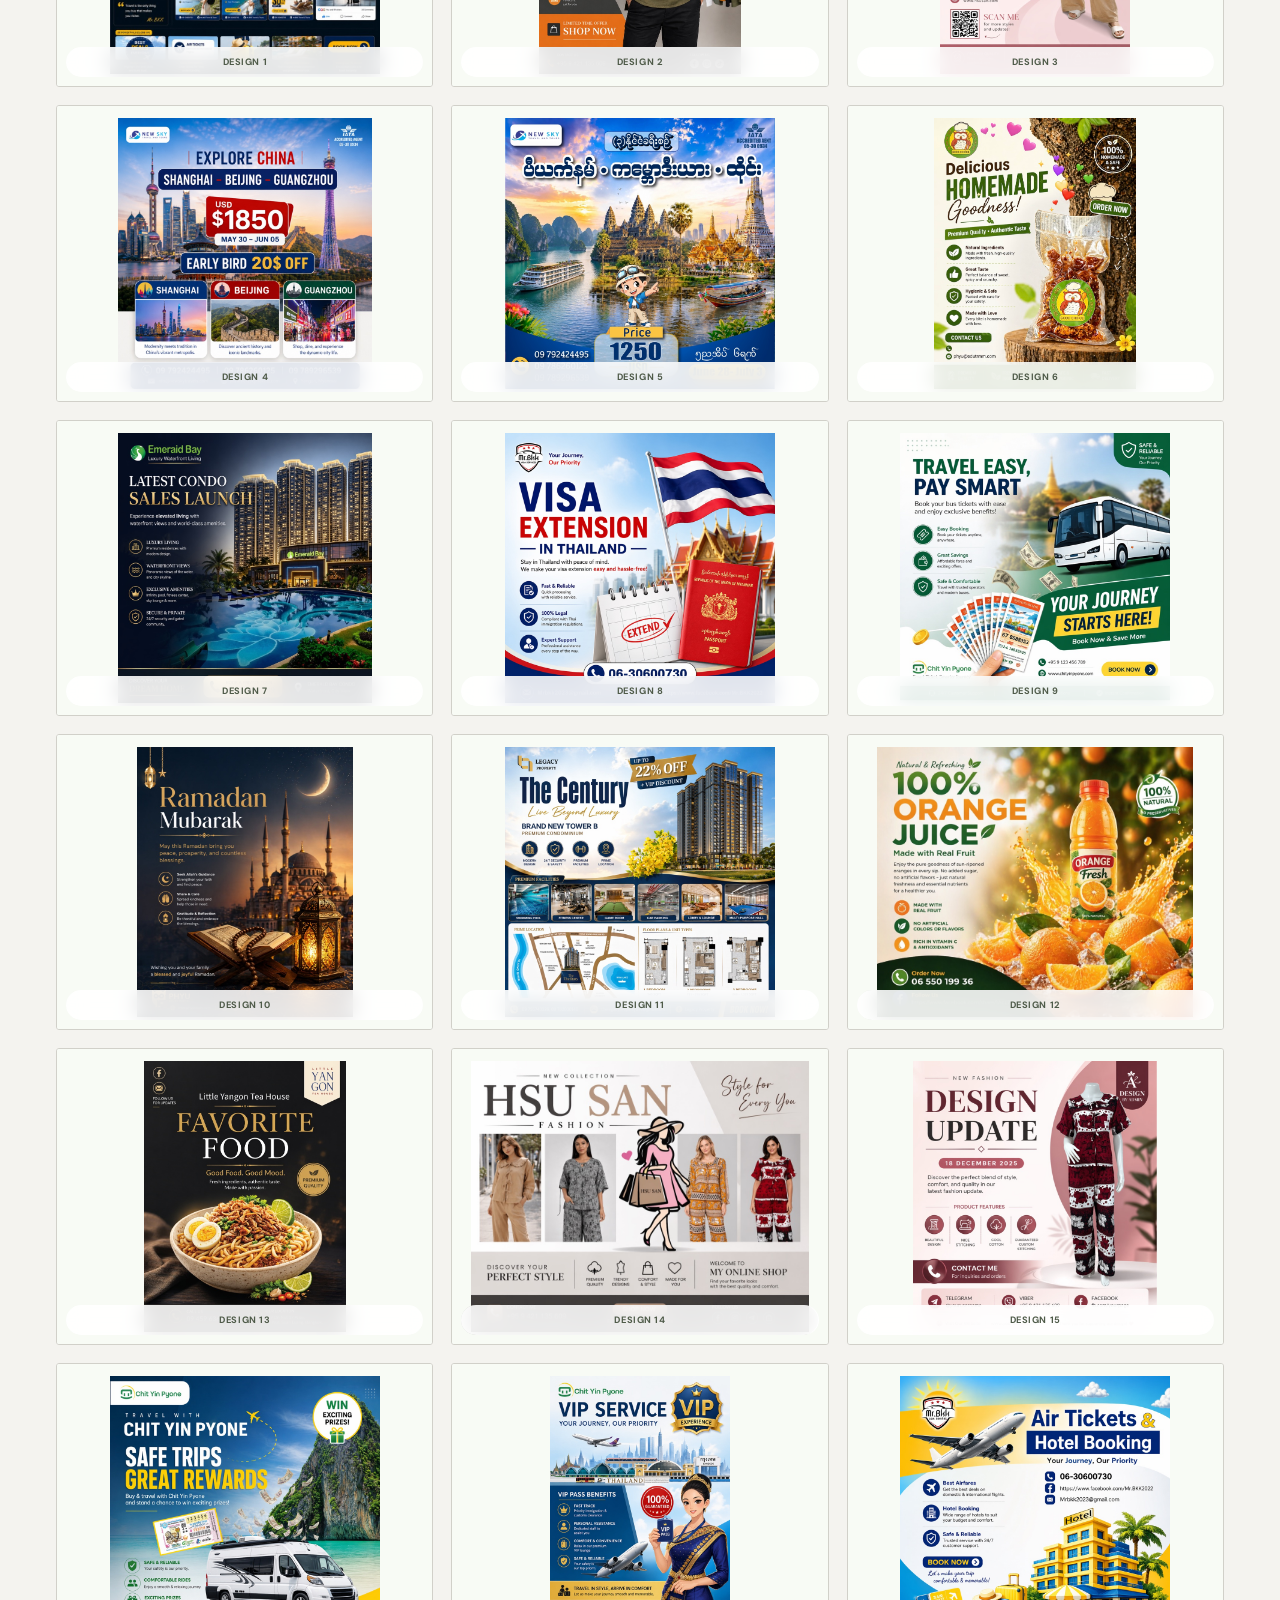
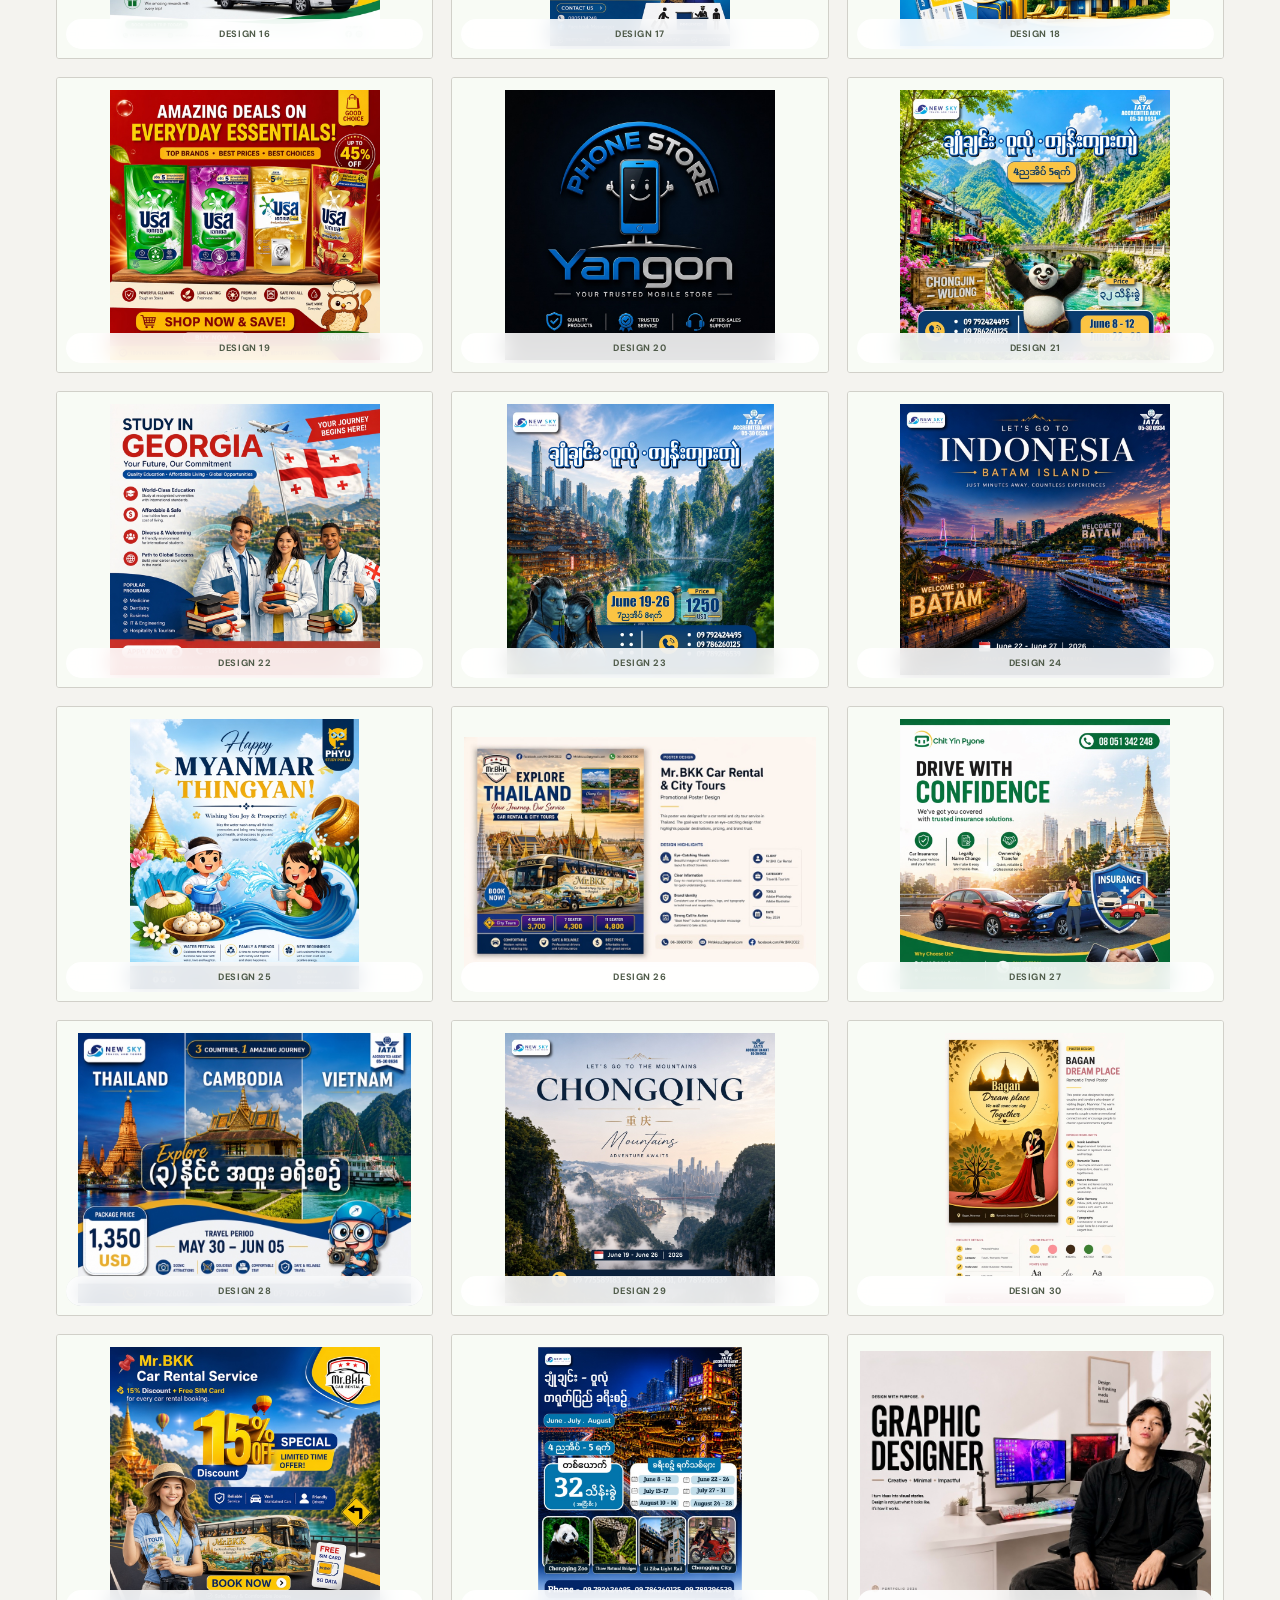
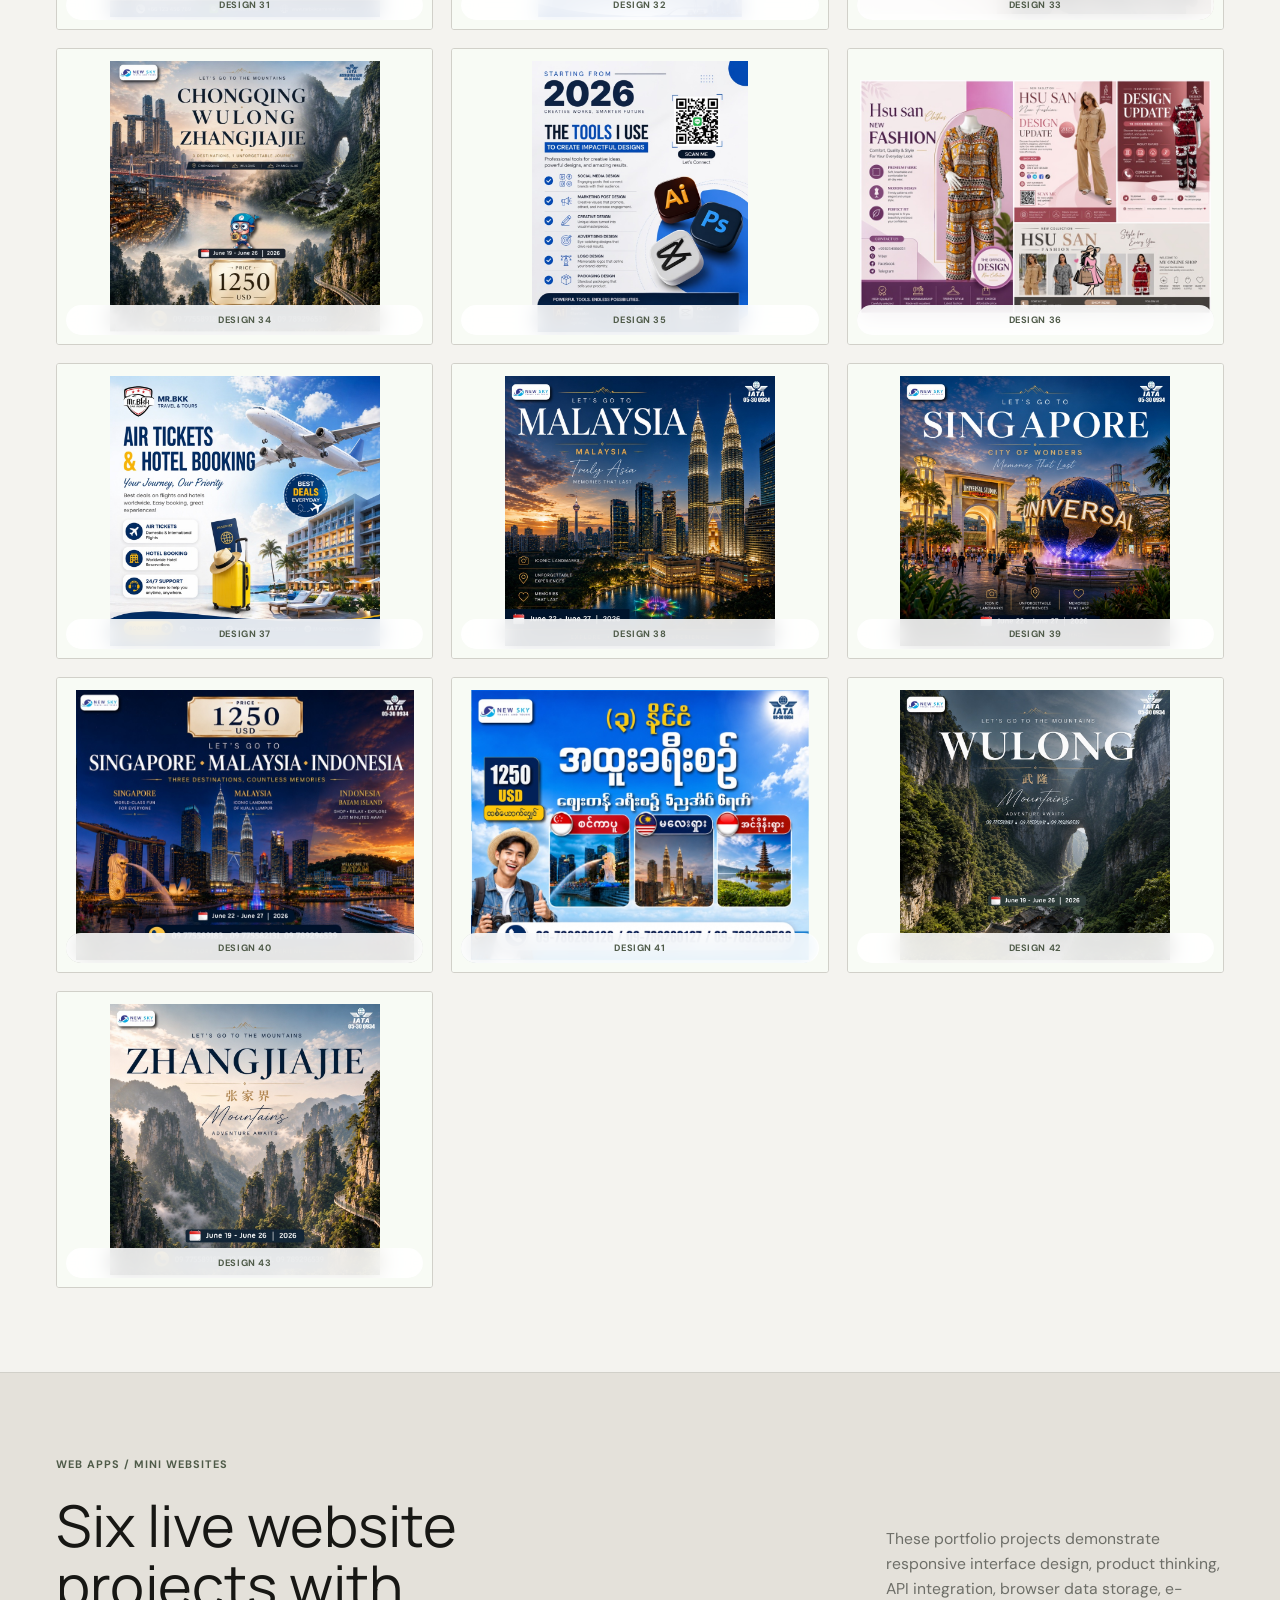
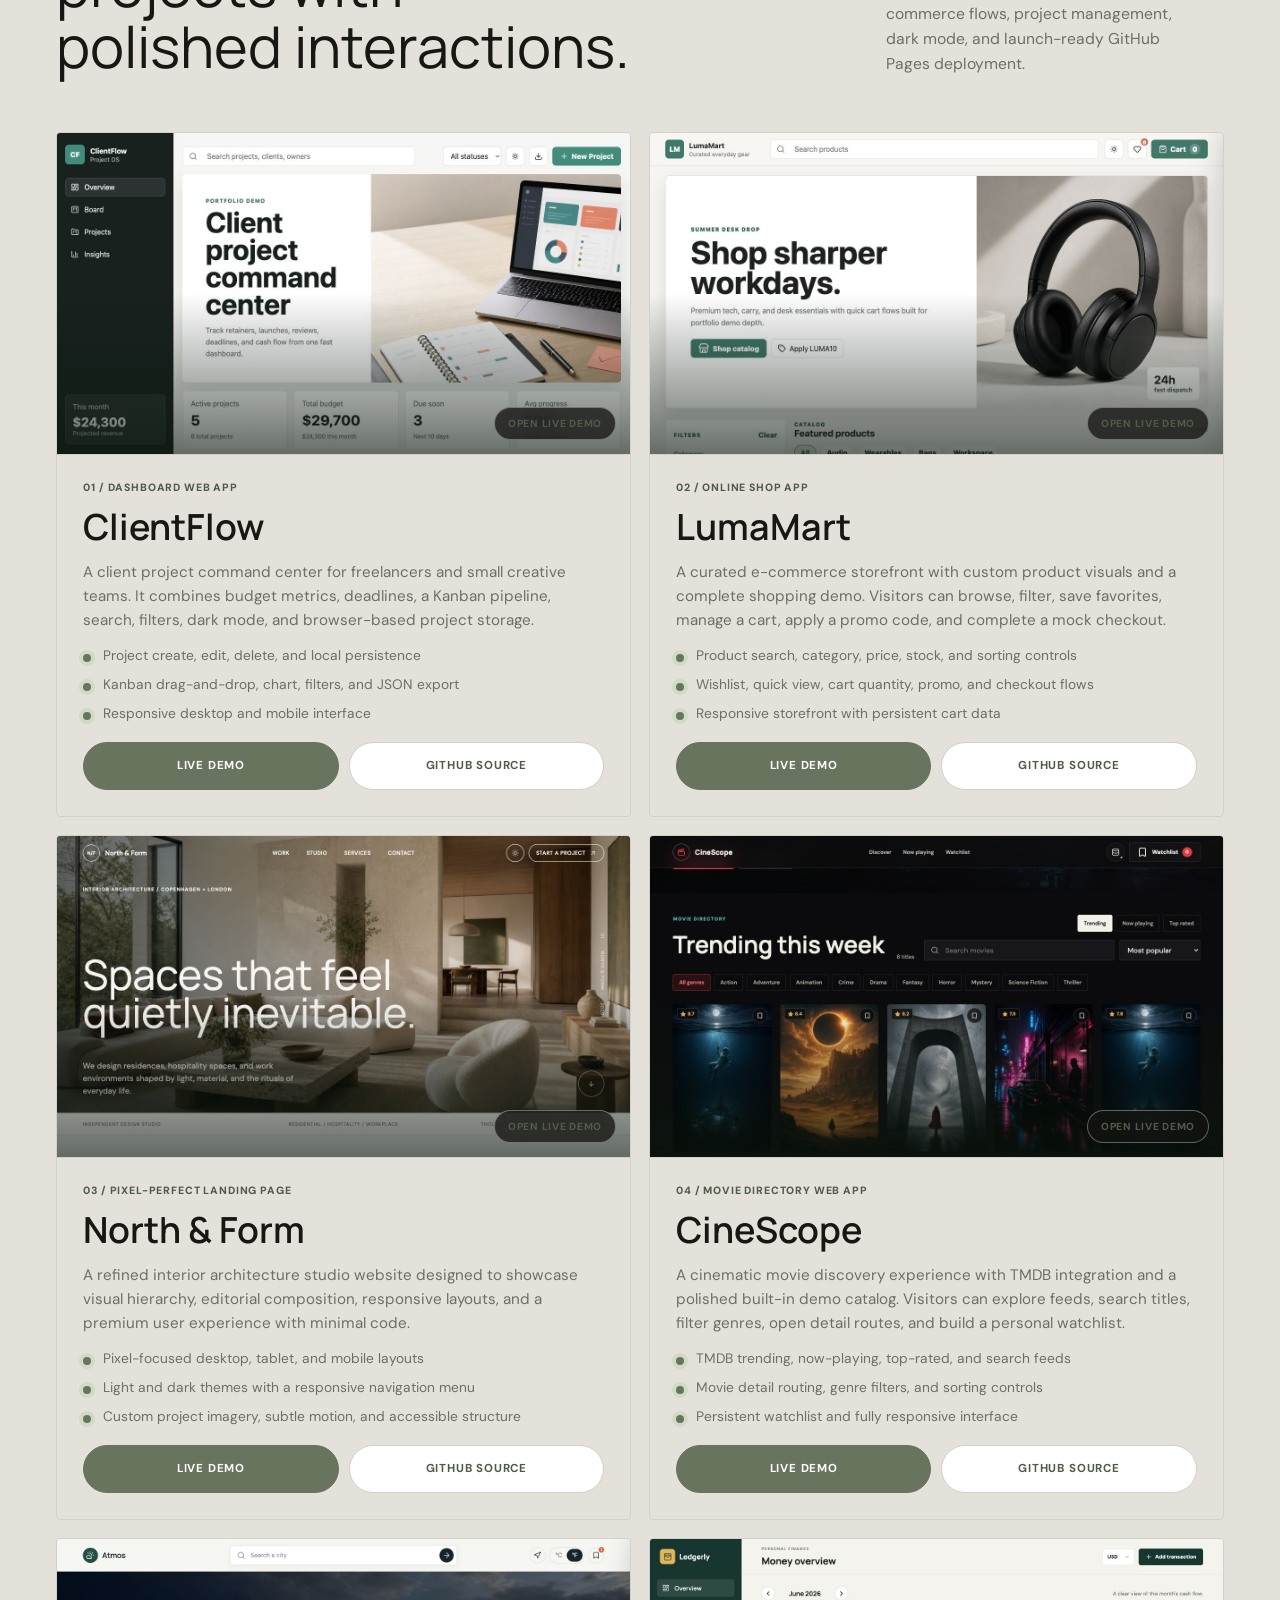
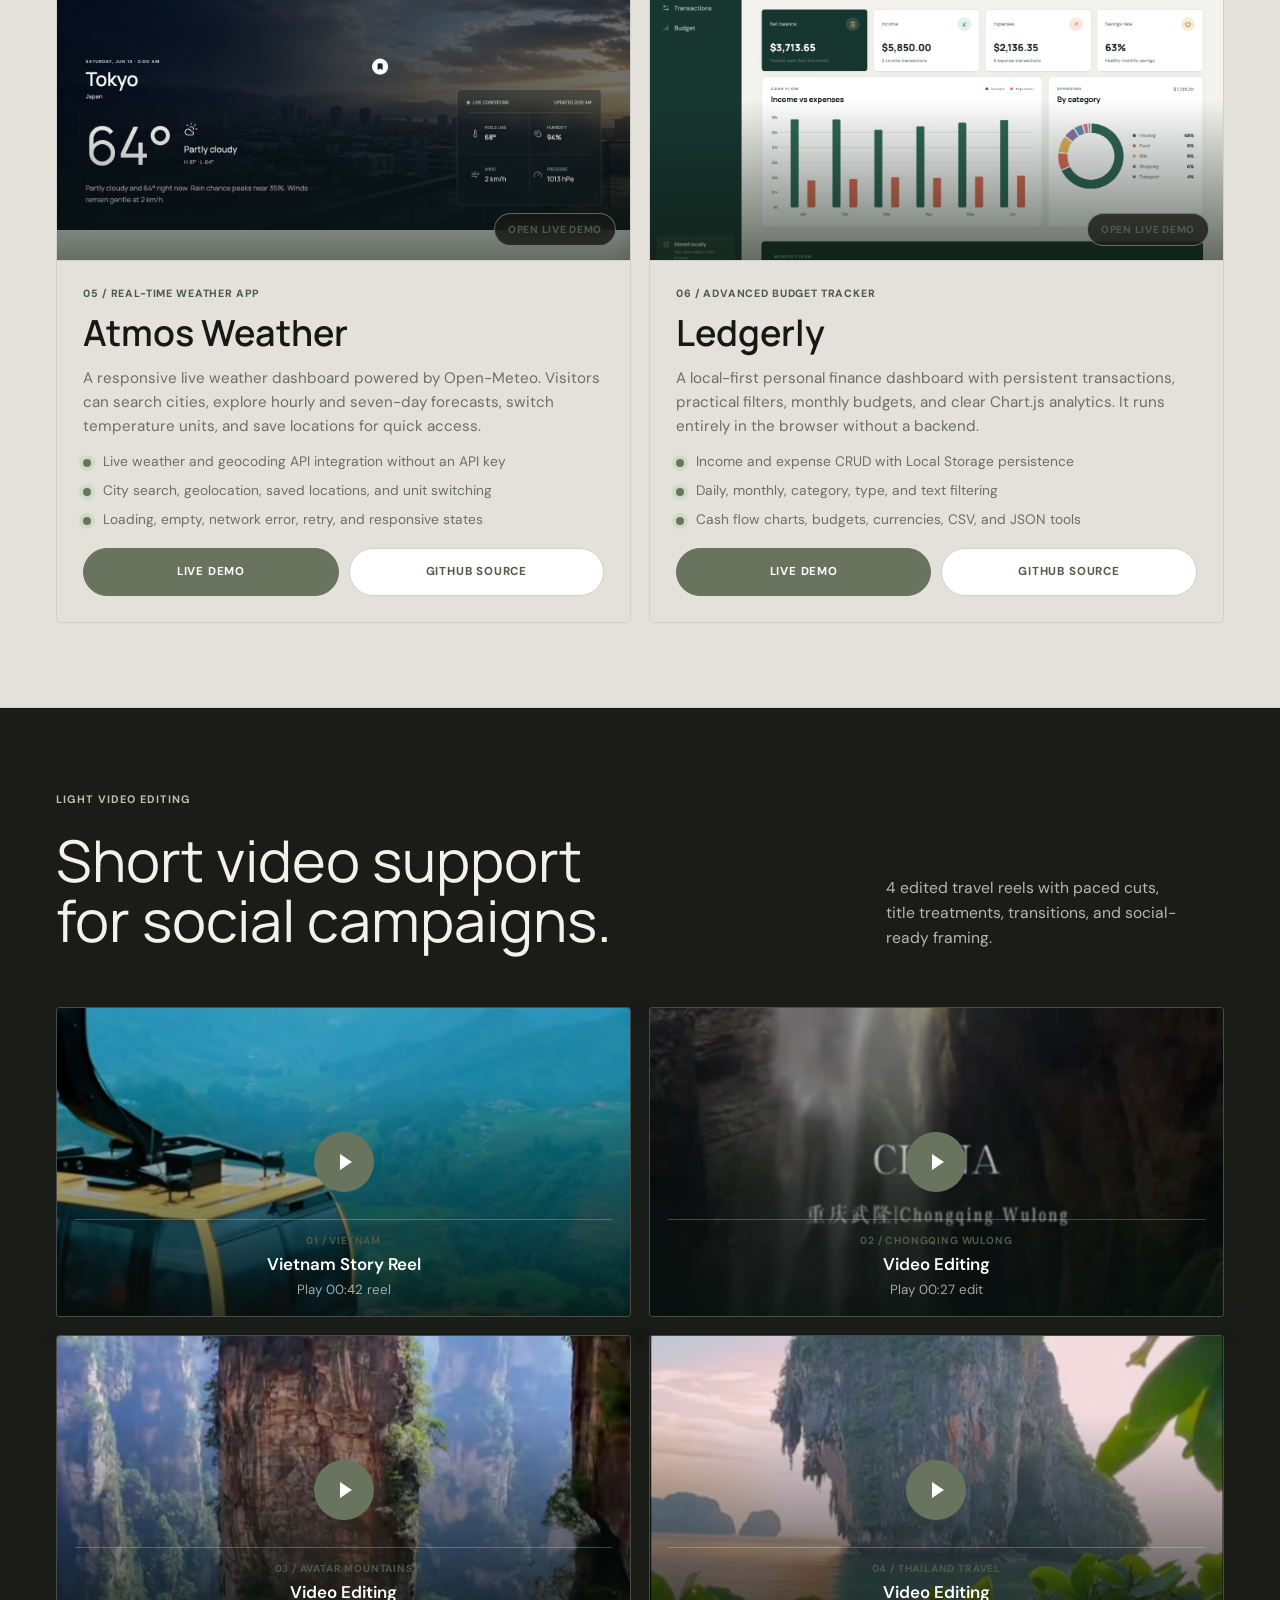
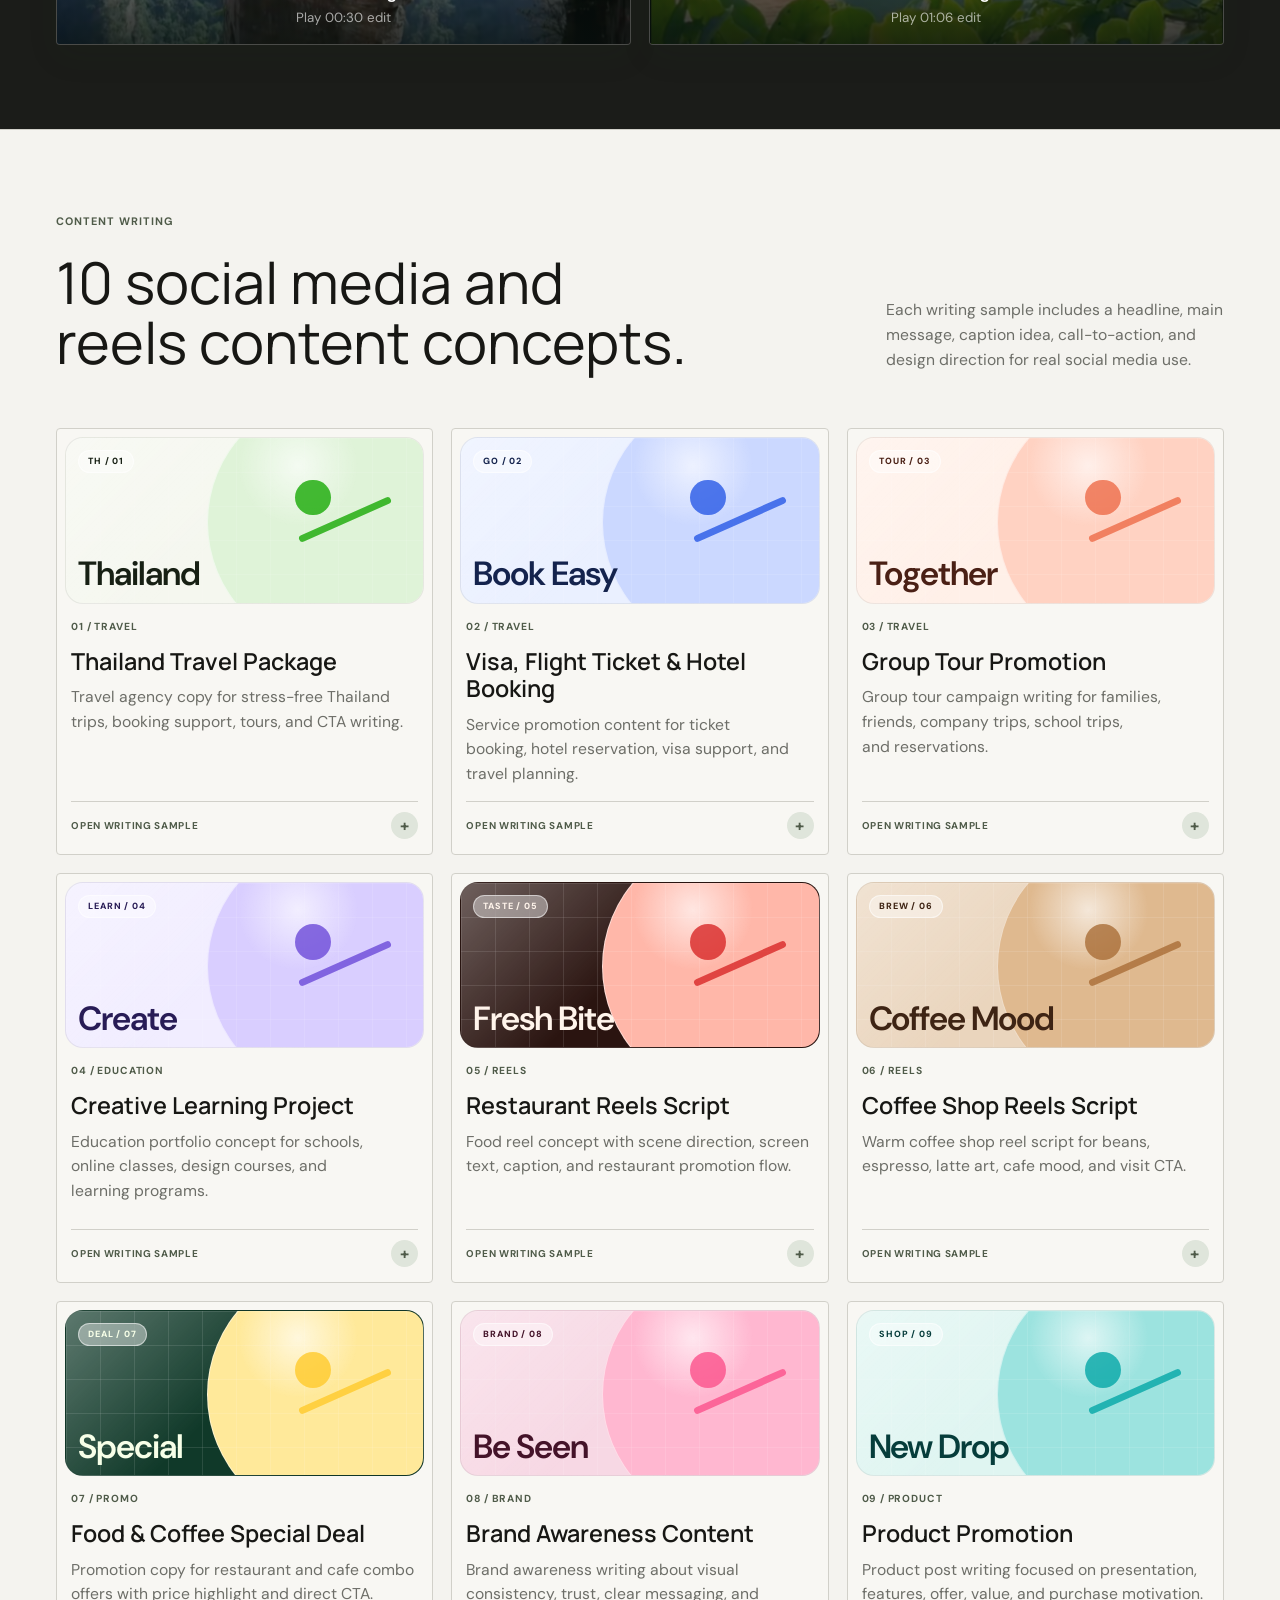
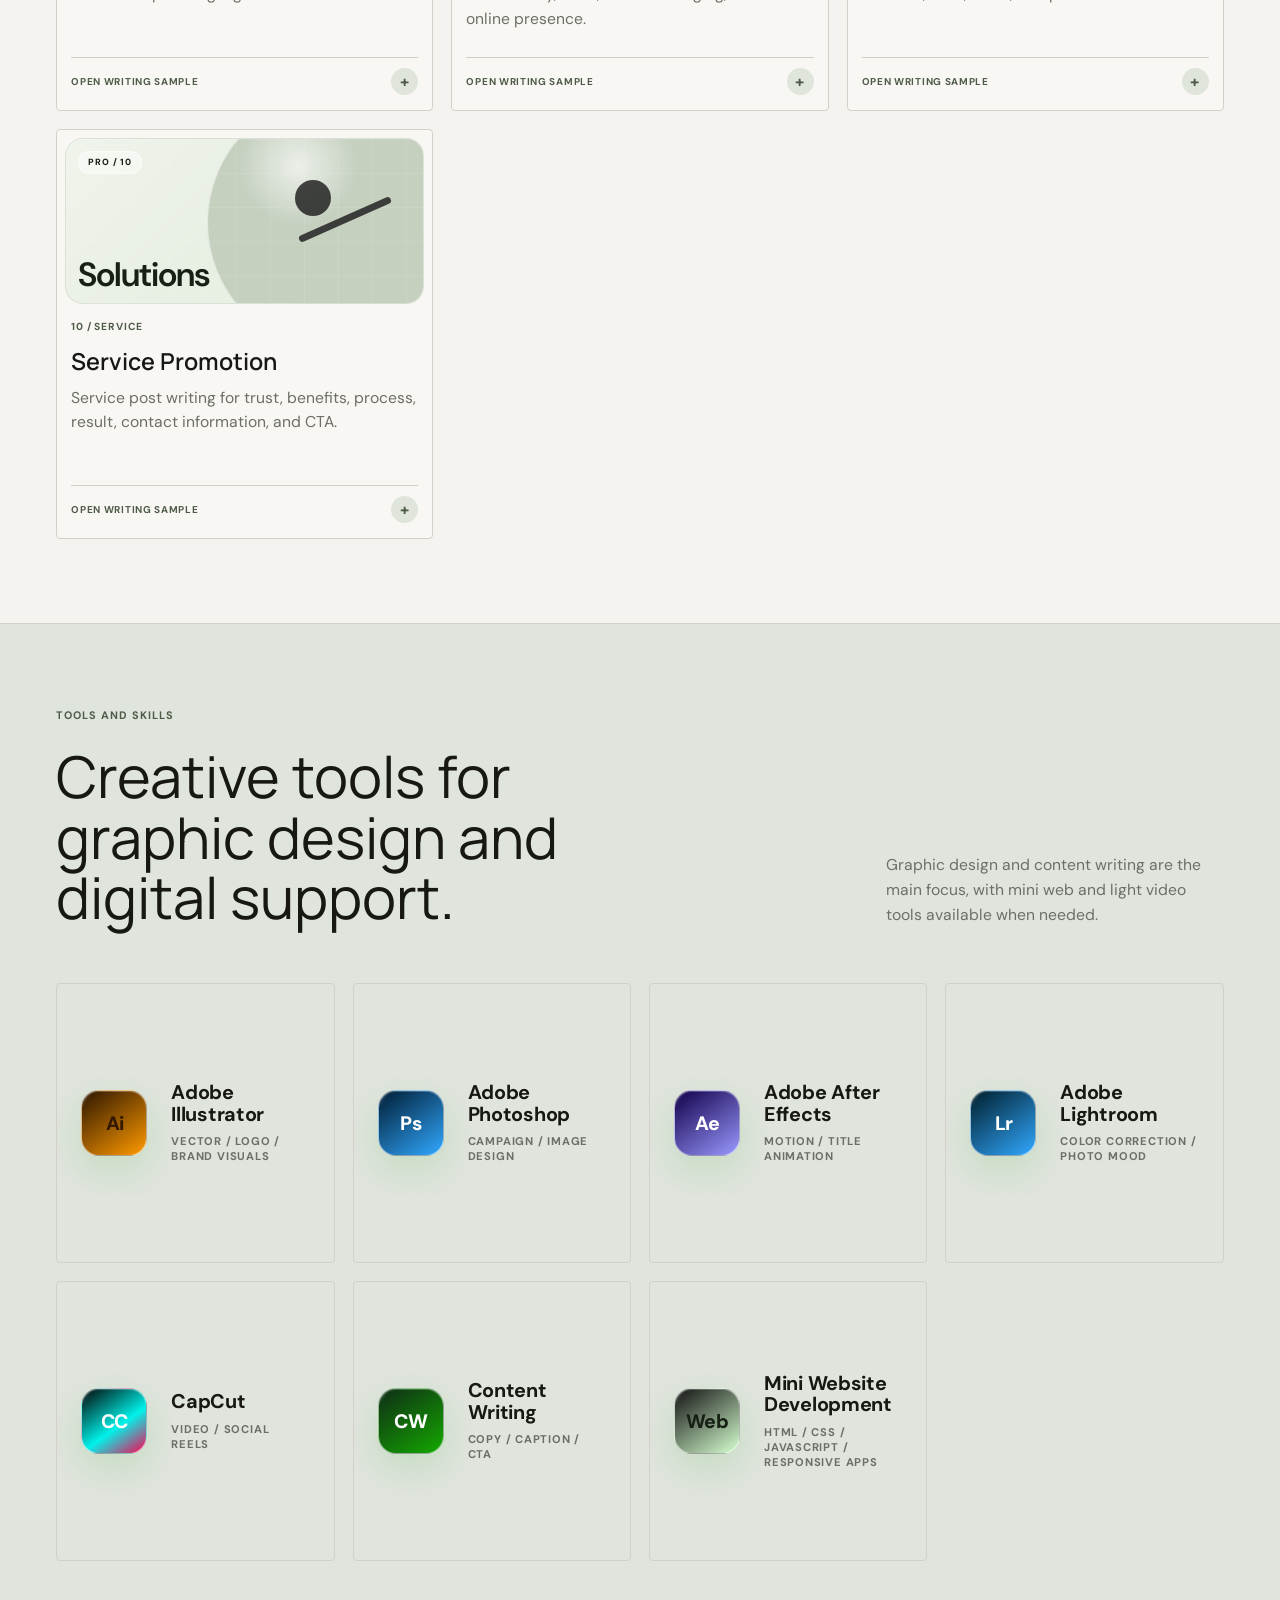
==== commit 939c83aa: "Expand portfolio design gallery" ====
--- a/index.html
+++ b/index.html
@@ -289,28 +289,53 @@
         <div class="portfolio-group">
           <div class="portfolio-subhead reveal">
             <span>Graphic design</span>
-            <strong>18 campaign and social design slots</strong>
+            <strong>43 campaign and social design pieces</strong>
           </div>
 
           <div class="portfolio-grid">
-            <button class="work-card work-image-card reveal" type="button" data-image-slot="design-1" data-image="./assets/portfolio-ui-design/design1.jpg" data-caption="design1"><img src="./assets/portfolio-ui-design/thumbs/design1.jpg" alt="design1" loading="lazy" /><span>Design 1</span></button>
-            <button class="work-card work-image-card reveal" type="button" data-image-slot="design-2" data-image="./assets/portfolio-ui-design/design2.jpg" data-caption="design2"><img src="./assets/portfolio-ui-design/thumbs/design2.jpg" alt="design2" loading="lazy" /><span>Design 2</span></button>
-            <button class="work-card work-image-card reveal" type="button" data-image-slot="design-3" data-image="./assets/portfolio-ui-design/design3.jpg" data-caption="design3"><img src="./assets/portfolio-ui-design/thumbs/design3.jpg" alt="design3" loading="lazy" /><span>Design 3</span></button>
-            <button class="work-card work-image-card reveal" type="button" data-image-slot="design-4" data-image="./assets/portfolio-ui-design/design4.jpg" data-caption="design4"><img src="./assets/portfolio-ui-design/thumbs/design4.jpg" alt="design4" loading="lazy" /><span>Design 4</span></button>
-            <button class="work-card work-image-card reveal" type="button" data-image-slot="design-5" data-image="./assets/portfolio-ui-design/design5.jpg" data-caption="design5"><img src="./assets/portfolio-ui-design/thumbs/design5.jpg" alt="design5" loading="lazy" /><span>Design 5</span></button>
-            <button class="work-card work-image-card reveal" type="button" data-image-slot="design-6" data-image="./assets/portfolio-ui-design/design6.jpg" data-caption="design6"><img src="./assets/portfolio-ui-design/thumbs/design6.jpg" alt="design6" loading="lazy" /><span>Design 6</span></button>
-            <button class="work-card work-image-card reveal" type="button" data-image-slot="design-7" data-image="./assets/portfolio-ui-design/design7.jpg" data-caption="design7"><img src="./assets/portfolio-ui-design/thumbs/design7.jpg" alt="design7" loading="lazy" /><span>Design 7</span></button>
-            <button class="work-card work-image-card reveal" type="button" data-image-slot="design-8" data-image="./assets/portfolio-ui-design/design8.jpg" data-caption="design8"><img src="./assets/portfolio-ui-design/thumbs/design8.jpg" alt="design8" loading="lazy" /><span>Design 8</span></button>
-            <button class="work-card work-image-card reveal" type="button" data-image-slot="design-9" data-image="./assets/portfolio-ui-design/design9.jpg" data-caption="design9"><img src="./assets/portfolio-ui-design/thumbs/design9.jpg" alt="design9" loading="lazy" /><span>Design 9</span></button>
-            <button class="work-card work-image-card reveal" type="button" data-image-slot="design-10" data-image="./assets/portfolio-ui-design/design10.jpg" data-caption="design10"><img src="./assets/portfolio-ui-design/thumbs/design10.jpg" alt="design10" loading="lazy" /><span>Design 10</span></button>
-            <button class="work-card work-image-card reveal" type="button" data-image-slot="design-11" data-image="./assets/portfolio-ui-design/design11.jpg" data-caption="design11"><img src="./assets/portfolio-ui-design/thumbs/design11.jpg" alt="design11" loading="lazy" /><span>Design 11</span></button>
-            <button class="work-card work-image-card reveal" type="button" data-image-slot="design-12" data-image="./assets/portfolio-ui-design/design12.jpg" data-caption="design12"><img src="./assets/portfolio-ui-design/thumbs/design12.jpg" alt="design12" loading="lazy" /><span>Design 12</span></button>
-            <button class="work-card work-image-card reveal" type="button" data-image-slot="design-13" data-image="./assets/portfolio-ui-design/design13.jpg" data-caption="design13"><img src="./assets/portfolio-ui-design/thumbs/design13.jpg" alt="design13" loading="lazy" /><span>Design 13</span></button>
-            <button class="work-card work-image-card reveal" type="button" data-image-slot="design-14" data-image="./assets/portfolio-ui-design/design14.jpg" data-caption="design14"><img src="./assets/portfolio-ui-design/thumbs/design14.jpg" alt="design14" loading="lazy" /><span>Design 14</span></button>
-            <button class="work-card work-image-card reveal" type="button" data-image-slot="design-15" data-image="./assets/portfolio-ui-design/design15.jpg" data-caption="design15"><img src="./assets/portfolio-ui-design/thumbs/design15.jpg" alt="design15" loading="lazy" /><span>Design 15</span></button>
-            <button class="work-card work-image-card reveal" type="button" data-image-slot="design-16" data-image="./assets/portfolio-ui-design/design16.jpg" data-caption="design16"><img src="./assets/portfolio-ui-design/thumbs/design16.jpg" alt="design16" loading="lazy" /><span>Design 16</span></button>
-            <button class="work-card work-image-card reveal" type="button" data-image-slot="design-17" data-image="./assets/portfolio-ui-design/design17.jpg" data-caption="design17"><img src="./assets/portfolio-ui-design/thumbs/design17.jpg" alt="design17" loading="lazy" /><span>Design 17</span></button>
-            <button class="work-card work-image-card reveal" type="button" data-image-slot="design-18" data-image="./assets/portfolio-ui-design/design18.jpg" data-caption="design18"><img src="./assets/portfolio-ui-design/thumbs/design18.jpg" alt="design18" loading="lazy" /><span>Design 18</span></button>
+            <button class="work-card work-image-card reveal" type="button" data-image-slot="design-1" data-image="./assets/portfolio-ui-design/design1.jpg?v=portfolio-designs-20260619" data-caption="Design 1"><img src="./assets/portfolio-ui-design/thumbs/design1.jpg?v=portfolio-designs-20260619" alt="Portfolio design 1" loading="lazy" /><span>Design 1</span></button>
+            <button class="work-card work-image-card reveal" type="button" data-image-slot="design-2" data-image="./assets/portfolio-ui-design/design2.jpg?v=portfolio-designs-20260619" data-caption="Design 2"><img src="./assets/portfolio-ui-design/thumbs/design2.jpg?v=portfolio-designs-20260619" alt="Portfolio design 2" loading="lazy" /><span>Design 2</span></button>
+            <button class="work-card work-image-card reveal" type="button" data-image-slot="design-3" data-image="./assets/portfolio-ui-design/design3.jpg?v=portfolio-designs-20260619" data-caption="Design 3"><img src="./assets/portfolio-ui-design/thumbs/design3.jpg?v=portfolio-designs-20260619" alt="Portfolio design 3" loading="lazy" /><span>Design 3</span></button>
+            <button class="work-card work-image-card reveal" type="button" data-image-slot="design-4" data-image="./assets/portfolio-ui-design/design4.jpg?v=portfolio-designs-20260619" data-caption="Design 4"><img src="./assets/portfolio-ui-design/thumbs/design4.jpg?v=portfolio-designs-20260619" alt="Portfolio design 4" loading="lazy" /><span>Design 4</span></button>
+            <button class="work-card work-image-card reveal" type="button" data-image-slot="design-5" data-image="./assets/portfolio-ui-design/design5.jpg?v=portfolio-designs-20260619" data-caption="Design 5"><img src="./assets/portfolio-ui-design/thumbs/design5.jpg?v=portfolio-designs-20260619" alt="Portfolio design 5" loading="lazy" /><span>Design 5</span></button>
+            <button class="work-card work-image-card reveal" type="button" data-image-slot="design-6" data-image="./assets/portfolio-ui-design/design6.jpg?v=portfolio-designs-20260619" data-caption="Design 6"><img src="./assets/portfolio-ui-design/thumbs/design6.jpg?v=portfolio-designs-20260619" alt="Portfolio design 6" loading="lazy" /><span>Design 6</span></button>
+            <button class="work-card work-image-card reveal" type="button" data-image-slot="design-7" data-image="./assets/portfolio-ui-design/design7.jpg?v=portfolio-designs-20260619" data-caption="Design 7"><img src="./assets/portfolio-ui-design/thumbs/design7.jpg?v=portfolio-designs-20260619" alt="Portfolio design 7" loading="lazy" /><span>Design 7</span></button>
+            <button class="work-card work-image-card reveal" type="button" data-image-slot="design-8" data-image="./assets/portfolio-ui-design/design8.jpg?v=portfolio-designs-20260619" data-caption="Design 8"><img src="./assets/portfolio-ui-design/thumbs/design8.jpg?v=portfolio-designs-20260619" alt="Portfolio design 8" loading="lazy" /><span>Design 8</span></button>
+            <button class="work-card work-image-card reveal" type="button" data-image-slot="design-9" data-image="./assets/portfolio-ui-design/design9.jpg?v=portfolio-designs-20260619" data-caption="Design 9"><img src="./assets/portfolio-ui-design/thumbs/design9.jpg?v=portfolio-designs-20260619" alt="Portfolio design 9" loading="lazy" /><span>Design 9</span></button>
+            <button class="work-card work-image-card reveal" type="button" data-image-slot="design-10" data-image="./assets/portfolio-ui-design/design10.jpg?v=portfolio-designs-20260619" data-caption="Design 10"><img src="./assets/portfolio-ui-design/thumbs/design10.jpg?v=portfolio-designs-20260619" alt="Portfolio design 10" loading="lazy" /><span>Design 10</span></button>
+            <button class="work-card work-image-card reveal" type="button" data-image-slot="design-11" data-image="./assets/portfolio-ui-design/design11.jpg?v=portfolio-designs-20260619" data-caption="Design 11"><img src="./assets/portfolio-ui-design/thumbs/design11.jpg?v=portfolio-designs-20260619" alt="Portfolio design 11" loading="lazy" /><span>Design 11</span></button>
+            <button class="work-card work-image-card reveal" type="button" data-image-slot="design-12" data-image="./assets/portfolio-ui-design/design12.jpg?v=portfolio-designs-20260619" data-caption="Design 12"><img src="./assets/portfolio-ui-design/thumbs/design12.jpg?v=portfolio-designs-20260619" alt="Portfolio design 12" loading="lazy" /><span>Design 12</span></button>
+            <button class="work-card work-image-card reveal" type="button" data-image-slot="design-13" data-image="./assets/portfolio-ui-design/design13.jpg?v=portfolio-designs-20260619" data-caption="Design 13"><img src="./assets/portfolio-ui-design/thumbs/design13.jpg?v=portfolio-designs-20260619" alt="Portfolio design 13" loading="lazy" /><span>Design 13</span></button>
+            <button class="work-card work-image-card reveal" type="button" data-image-slot="design-14" data-image="./assets/portfolio-ui-design/design14.jpg?v=portfolio-designs-20260619" data-caption="Design 14"><img src="./assets/portfolio-ui-design/thumbs/design14.jpg?v=portfolio-designs-20260619" alt="Portfolio design 14" loading="lazy" /><span>Design 14</span></button>
+            <button class="work-card work-image-card reveal" type="button" data-image-slot="design-15" data-image="./assets/portfolio-ui-design/design15.jpg?v=portfolio-designs-20260619" data-caption="Design 15"><img src="./assets/portfolio-ui-design/thumbs/design15.jpg?v=portfolio-designs-20260619" alt="Portfolio design 15" loading="lazy" /><span>Design 15</span></button>
+            <button class="work-card work-image-card reveal" type="button" data-image-slot="design-16" data-image="./assets/portfolio-ui-design/design16.jpg?v=portfolio-designs-20260619" data-caption="Design 16"><img src="./assets/portfolio-ui-design/thumbs/design16.jpg?v=portfolio-designs-20260619" alt="Portfolio design 16" loading="lazy" /><span>Design 16</span></button>
+            <button class="work-card work-image-card reveal" type="button" data-image-slot="design-17" data-image="./assets/portfolio-ui-design/design17.jpg?v=portfolio-designs-20260619" data-caption="Design 17"><img src="./assets/portfolio-ui-design/thumbs/design17.jpg?v=portfolio-designs-20260619" alt="Portfolio design 17" loading="lazy" /><span>Design 17</span></button>
+            <button class="work-card work-image-card reveal" type="button" data-image-slot="design-18" data-image="./assets/portfolio-ui-design/design18.jpg?v=portfolio-designs-20260619" data-caption="Design 18"><img src="./assets/portfolio-ui-design/thumbs/design18.jpg?v=portfolio-designs-20260619" alt="Portfolio design 18" loading="lazy" /><span>Design 18</span></button>
+            <button class="work-card work-image-card reveal" type="button" data-image-slot="design-19" data-image="./assets/portfolio-ui-design/design19.jpg?v=portfolio-designs-20260619" data-caption="Design 19"><img src="./assets/portfolio-ui-design/thumbs/design19.jpg?v=portfolio-designs-20260619" alt="Portfolio design 19" loading="lazy" /><span>Design 19</span></button>
+            <button class="work-card work-image-card reveal" type="button" data-image-slot="design-20" data-image="./assets/portfolio-ui-design/design20.jpg?v=portfolio-designs-20260619" data-caption="Design 20"><img src="./assets/portfolio-ui-design/thumbs/design20.jpg?v=portfolio-designs-20260619" alt="Portfolio design 20" loading="lazy" /><span>Design 20</span></button>
+            <button class="work-card work-image-card reveal" type="button" data-image-slot="design-21" data-image="./assets/portfolio-ui-design/design21.jpg?v=portfolio-designs-20260619" data-caption="Design 21"><img src="./assets/portfolio-ui-design/thumbs/design21.jpg?v=portfolio-designs-20260619" alt="Portfolio design 21" loading="lazy" /><span>Design 21</span></button>
+            <button class="work-card work-image-card reveal" type="button" data-image-slot="design-22" data-image="./assets/portfolio-ui-design/design22.jpg?v=portfolio-designs-20260619" data-caption="Design 22"><img src="./assets/portfolio-ui-design/thumbs/design22.jpg?v=portfolio-designs-20260619" alt="Portfolio design 22" loading="lazy" /><span>Design 22</span></button>
+            <button class="work-card work-image-card reveal" type="button" data-image-slot="design-23" data-image="./assets/portfolio-ui-design/design23.jpg?v=portfolio-designs-20260619" data-caption="Design 23"><img src="./assets/portfolio-ui-design/thumbs/design23.jpg?v=portfolio-designs-20260619" alt="Portfolio design 23" loading="lazy" /><span>Design 23</span></button>
+            <button class="work-card work-image-card reveal" type="button" data-image-slot="design-24" data-image="./assets/portfolio-ui-design/design24.jpg?v=portfolio-designs-20260619" data-caption="Design 24"><img src="./assets/portfolio-ui-design/thumbs/design24.jpg?v=portfolio-designs-20260619" alt="Portfolio design 24" loading="lazy" /><span>Design 24</span></button>
+            <button class="work-card work-image-card reveal" type="button" data-image-slot="design-25" data-image="./assets/portfolio-ui-design/design25.jpg?v=portfolio-designs-20260619" data-caption="Design 25"><img src="./assets/portfolio-ui-design/thumbs/design25.jpg?v=portfolio-designs-20260619" alt="Portfolio design 25" loading="lazy" /><span>Design 25</span></button>
+            <button class="work-card work-image-card reveal" type="button" data-image-slot="design-26" data-image="./assets/portfolio-ui-design/design26.jpg?v=portfolio-designs-20260619" data-caption="Design 26"><img src="./assets/portfolio-ui-design/thumbs/design26.jpg?v=portfolio-designs-20260619" alt="Portfolio design 26" loading="lazy" /><span>Design 26</span></button>
+            <button class="work-card work-image-card reveal" type="button" data-image-slot="design-27" data-image="./assets/portfolio-ui-design/design27.jpg?v=portfolio-designs-20260619" data-caption="Design 27"><img src="./assets/portfolio-ui-design/thumbs/design27.jpg?v=portfolio-designs-20260619" alt="Portfolio design 27" loading="lazy" /><span>Design 27</span></button>
+            <button class="work-card work-image-card reveal" type="button" data-image-slot="design-28" data-image="./assets/portfolio-ui-design/design28.jpg?v=portfolio-designs-20260619" data-caption="Design 28"><img src="./assets/portfolio-ui-design/thumbs/design28.jpg?v=portfolio-designs-20260619" alt="Portfolio design 28" loading="lazy" /><span>Design 28</span></button>
+            <button class="work-card work-image-card reveal" type="button" data-image-slot="design-29" data-image="./assets/portfolio-ui-design/design29.jpg?v=portfolio-designs-20260619" data-caption="Design 29"><img src="./assets/portfolio-ui-design/thumbs/design29.jpg?v=portfolio-designs-20260619" alt="Portfolio design 29" loading="lazy" /><span>Design 29</span></button>
+            <button class="work-card work-image-card reveal" type="button" data-image-slot="design-30" data-image="./assets/portfolio-ui-design/design30.jpg?v=portfolio-designs-20260619" data-caption="Design 30"><img src="./assets/portfolio-ui-design/thumbs/design30.jpg?v=portfolio-designs-20260619" alt="Portfolio design 30" loading="lazy" /><span>Design 30</span></button>
+            <button class="work-card work-image-card reveal" type="button" data-image-slot="design-31" data-image="./assets/portfolio-ui-design/design31.jpg?v=portfolio-designs-20260619" data-caption="Design 31"><img src="./assets/portfolio-ui-design/thumbs/design31.jpg?v=portfolio-designs-20260619" alt="Portfolio design 31" loading="lazy" /><span>Design 31</span></button>
+            <button class="work-card work-image-card reveal" type="button" data-image-slot="design-32" data-image="./assets/portfolio-ui-design/design32.jpg?v=portfolio-designs-20260619" data-caption="Design 32"><img src="./assets/portfolio-ui-design/thumbs/design32.jpg?v=portfolio-designs-20260619" alt="Portfolio design 32" loading="lazy" /><span>Design 32</span></button>
+            <button class="work-card work-image-card reveal" type="button" data-image-slot="design-33" data-image="./assets/portfolio-ui-design/design33.jpg?v=portfolio-designs-20260619" data-caption="Design 33"><img src="./assets/portfolio-ui-design/thumbs/design33.jpg?v=portfolio-designs-20260619" alt="Portfolio design 33" loading="lazy" /><span>Design 33</span></button>
+            <button class="work-card work-image-card reveal" type="button" data-image-slot="design-34" data-image="./assets/portfolio-ui-design/design34.jpg?v=portfolio-designs-20260619" data-caption="Design 34"><img src="./assets/portfolio-ui-design/thumbs/design34.jpg?v=portfolio-designs-20260619" alt="Portfolio design 34" loading="lazy" /><span>Design 34</span></button>
+            <button class="work-card work-image-card reveal" type="button" data-image-slot="design-35" data-image="./assets/portfolio-ui-design/design35.jpg?v=portfolio-designs-20260619" data-caption="Design 35"><img src="./assets/portfolio-ui-design/thumbs/design35.jpg?v=portfolio-designs-20260619" alt="Portfolio design 35" loading="lazy" /><span>Design 35</span></button>
+            <button class="work-card work-image-card reveal" type="button" data-image-slot="design-36" data-image="./assets/portfolio-ui-design/design36.jpg?v=portfolio-designs-20260619" data-caption="Design 36"><img src="./assets/portfolio-ui-design/thumbs/design36.jpg?v=portfolio-designs-20260619" alt="Portfolio design 36" loading="lazy" /><span>Design 36</span></button>
+            <button class="work-card work-image-card reveal" type="button" data-image-slot="design-37" data-image="./assets/portfolio-ui-design/design37.jpg?v=portfolio-designs-20260619" data-caption="Design 37"><img src="./assets/portfolio-ui-design/thumbs/design37.jpg?v=portfolio-designs-20260619" alt="Portfolio design 37" loading="lazy" /><span>Design 37</span></button>
+            <button class="work-card work-image-card reveal" type="button" data-image-slot="design-38" data-image="./assets/portfolio-ui-design/design38.jpg?v=portfolio-designs-20260619" data-caption="Design 38"><img src="./assets/portfolio-ui-design/thumbs/design38.jpg?v=portfolio-designs-20260619" alt="Portfolio design 38" loading="lazy" /><span>Design 38</span></button>
+            <button class="work-card work-image-card reveal" type="button" data-image-slot="design-39" data-image="./assets/portfolio-ui-design/design39.jpg?v=portfolio-designs-20260619" data-caption="Design 39"><img src="./assets/portfolio-ui-design/thumbs/design39.jpg?v=portfolio-designs-20260619" alt="Portfolio design 39" loading="lazy" /><span>Design 39</span></button>
+            <button class="work-card work-image-card reveal" type="button" data-image-slot="design-40" data-image="./assets/portfolio-ui-design/design40.jpg?v=portfolio-designs-20260619" data-caption="Design 40"><img src="./assets/portfolio-ui-design/thumbs/design40.jpg?v=portfolio-designs-20260619" alt="Portfolio design 40" loading="lazy" /><span>Design 40</span></button>
+            <button class="work-card work-image-card reveal" type="button" data-image-slot="design-41" data-image="./assets/portfolio-ui-design/design41.jpg?v=portfolio-designs-20260619" data-caption="Design 41"><img src="./assets/portfolio-ui-design/thumbs/design41.jpg?v=portfolio-designs-20260619" alt="Portfolio design 41" loading="lazy" /><span>Design 41</span></button>
+            <button class="work-card work-image-card reveal" type="button" data-image-slot="design-42" data-image="./assets/portfolio-ui-design/design42.jpg?v=portfolio-designs-20260619" data-caption="Design 42"><img src="./assets/portfolio-ui-design/thumbs/design42.jpg?v=portfolio-designs-20260619" alt="Portfolio design 42" loading="lazy" /><span>Design 42</span></button>
+            <button class="work-card work-image-card reveal" type="button" data-image-slot="design-43" data-image="./assets/portfolio-ui-design/design43.jpg?v=portfolio-designs-20260619" data-caption="Design 43"><img src="./assets/portfolio-ui-design/thumbs/design43.jpg?v=portfolio-designs-20260619" alt="Portfolio design 43" loading="lazy" /><span>Design 43</span></button>
           </div>
         </div>
       </section>
@@ -727,6 +752,6 @@
       </article>
     </dialog>
 
-    <script src="script.js?v=mini-web-apps-20260609"></script>
+    <script src="script.js?v=content-writing-20260613"></script>
   </body>
 </html>
--- a/styles.css
+++ b/styles.css
@@ -2216,6 +2216,36 @@
   margin-top: 12px;
 }
 
+.content-modal-grid .content-list-item {
+  margin-top: 7px;
+  padding-left: 1.6rem;
+  text-indent: -1.6rem;
+}
+
+.content-modal-grid .content-step {
+  padding: 12px 14px;
+  border-left: 3px solid rgb(20 168 0 / 52%);
+  background: rgb(255 255 255 / 72%);
+}
+
+.content-modal-grid .content-subheading {
+  margin-top: 22px;
+  color: var(--ink);
+  font-size: 0.78rem;
+  font-weight: 800;
+  letter-spacing: 0;
+  text-transform: uppercase;
+}
+
+.content-modal-grid .content-cta {
+  margin-top: 20px;
+  padding: 14px 16px;
+  border: 1px solid rgb(20 168 0 / 22%);
+  background: rgb(20 168 0 / 8%);
+  color: var(--ink);
+  font-weight: 700;
+}
+
 .js .reveal {
   opacity: 0;
   transform: translateY(18px);
@@ -2721,7 +2751,11 @@
   }
 
   .content-modal-grid {
-    grid-template-columns: repeat(3, minmax(0, 1fr));
+    grid-template-columns: repeat(2, minmax(0, 1fr));
+  }
+
+  .content-modal-grid section:last-child {
+    grid-column: 1 / -1;
   }
 }
 
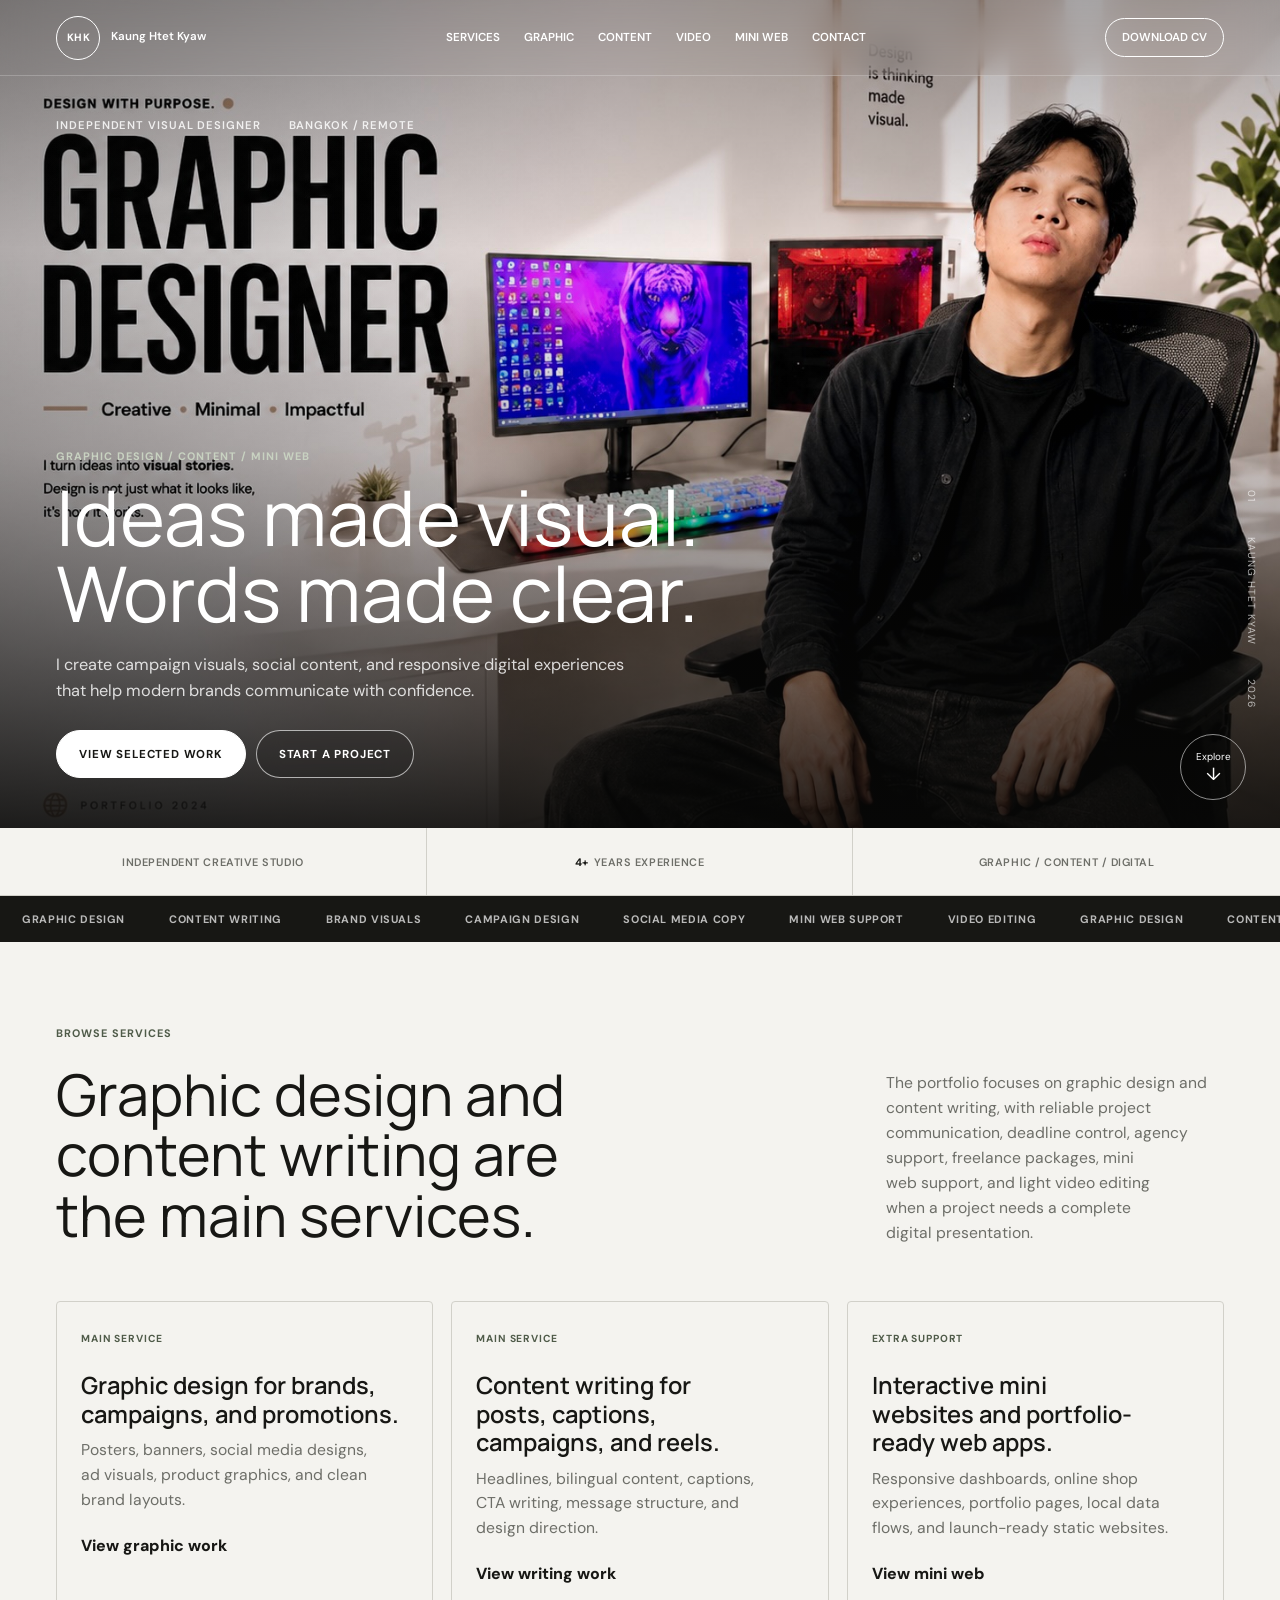
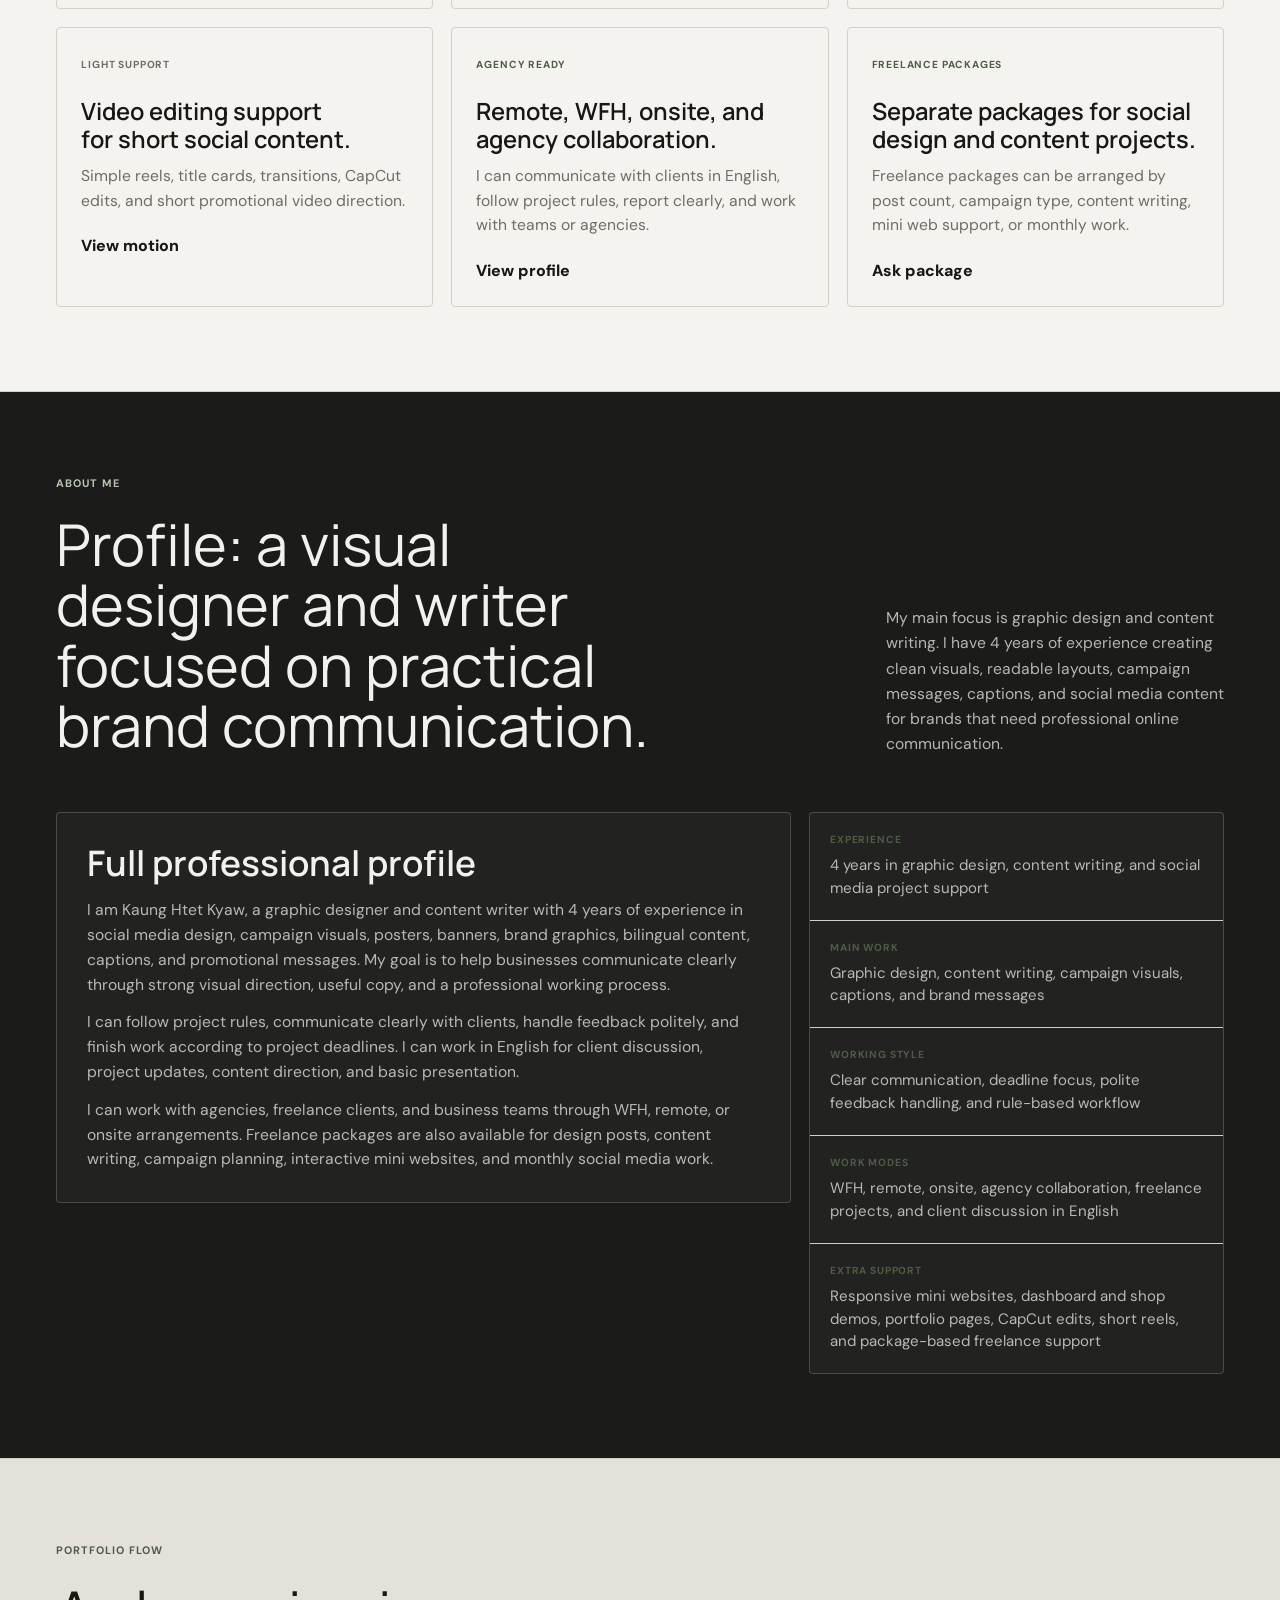
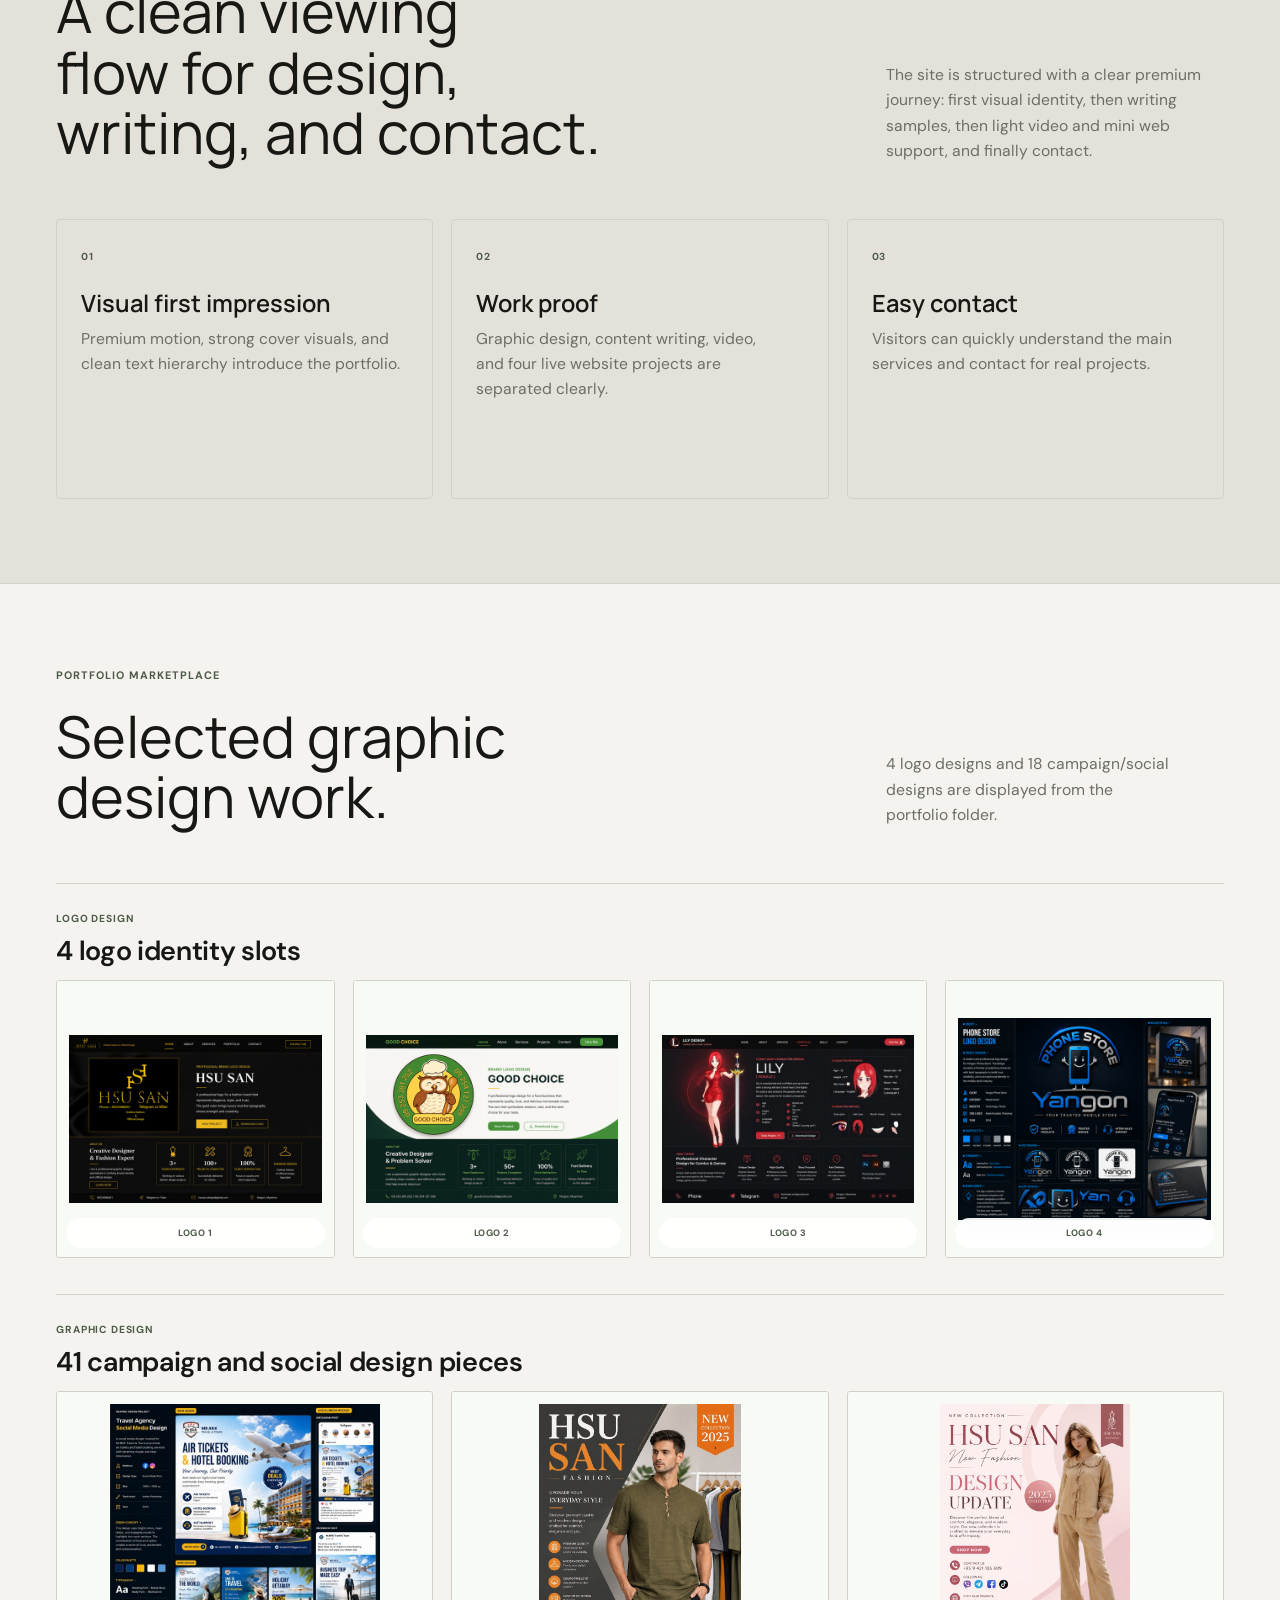
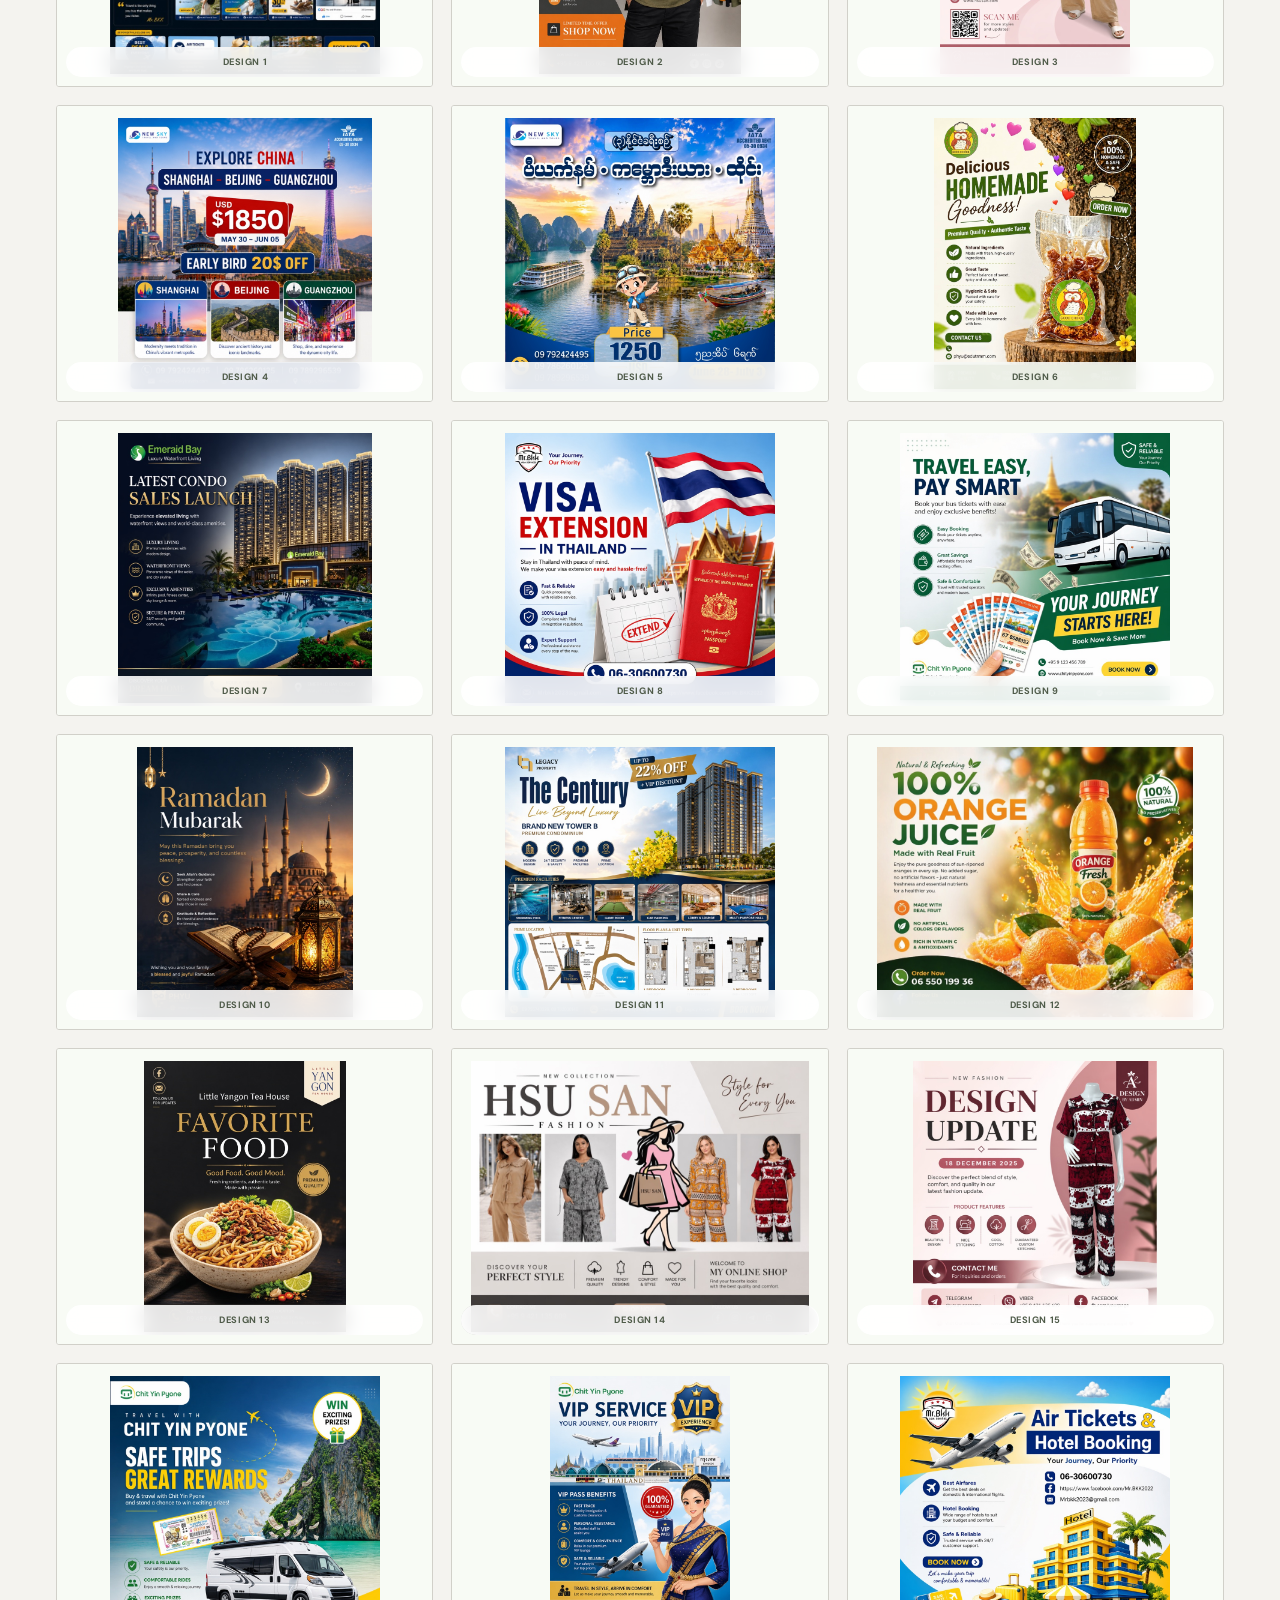
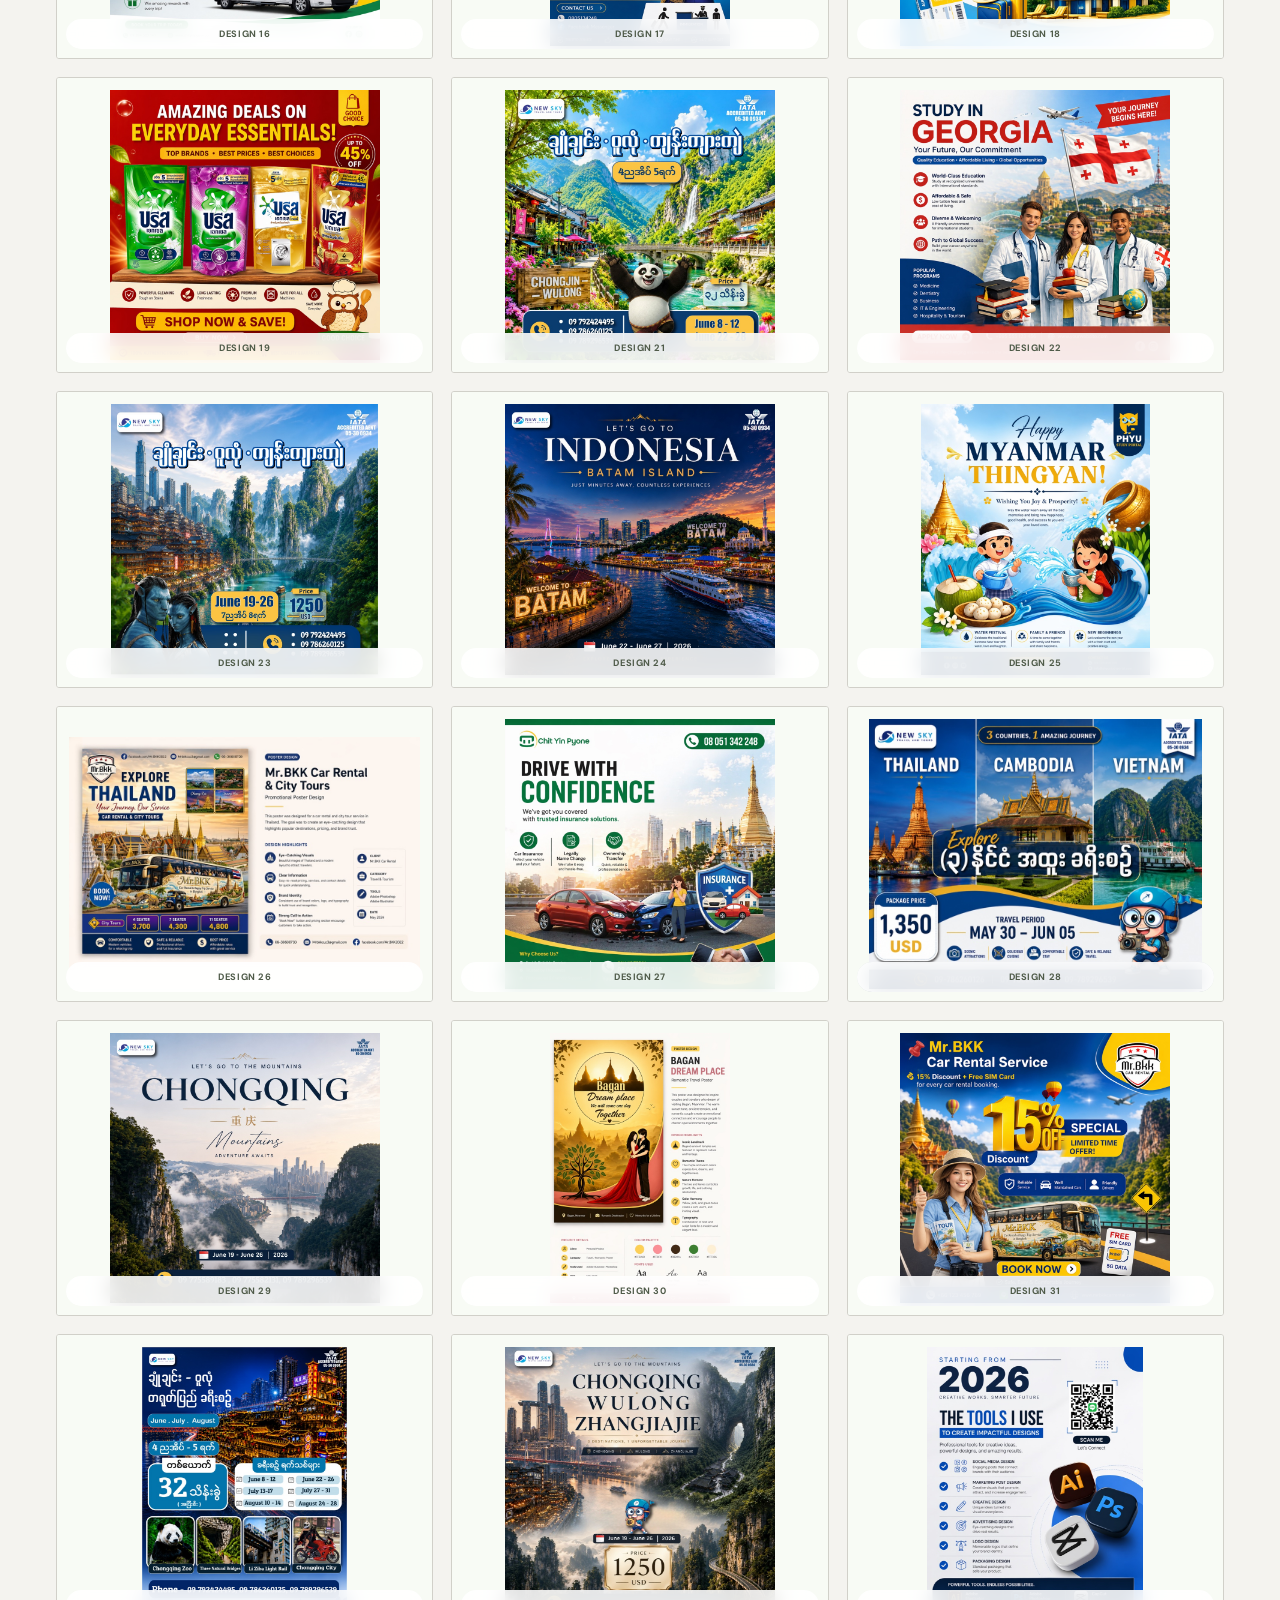
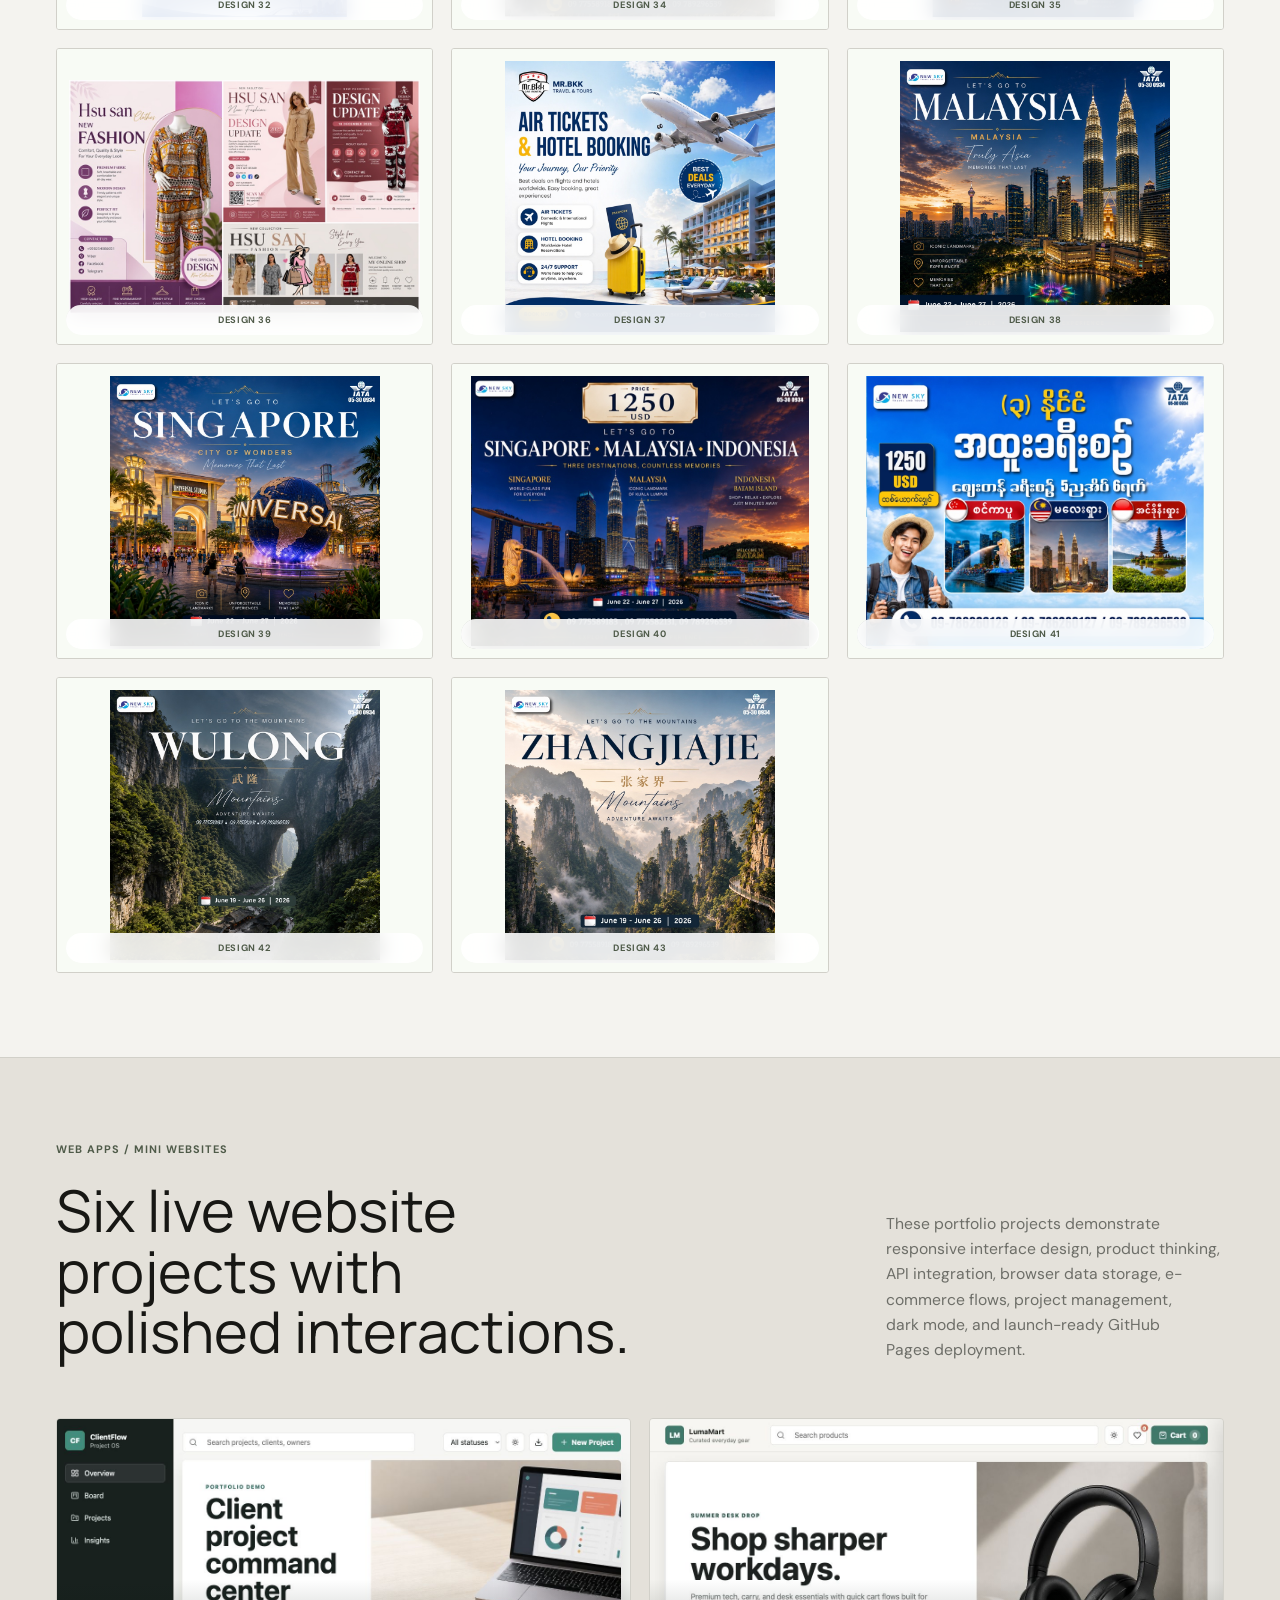
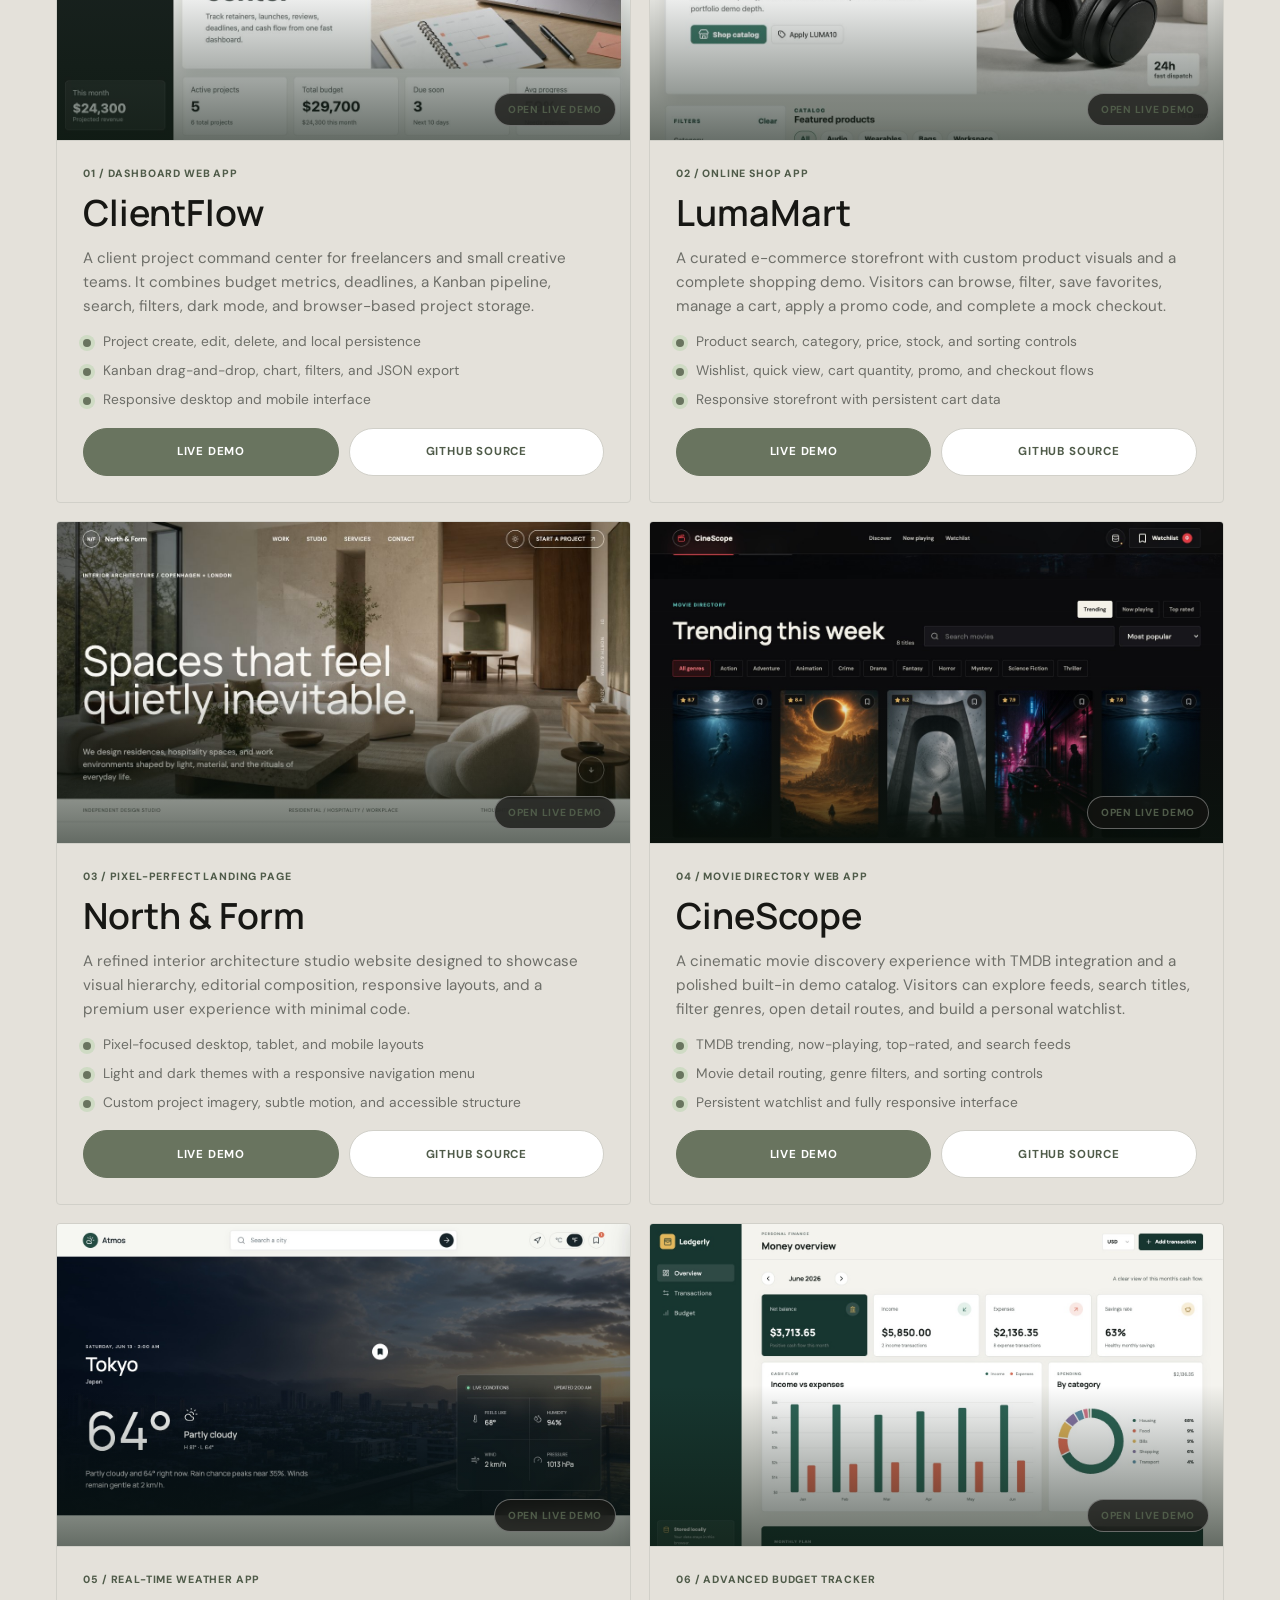
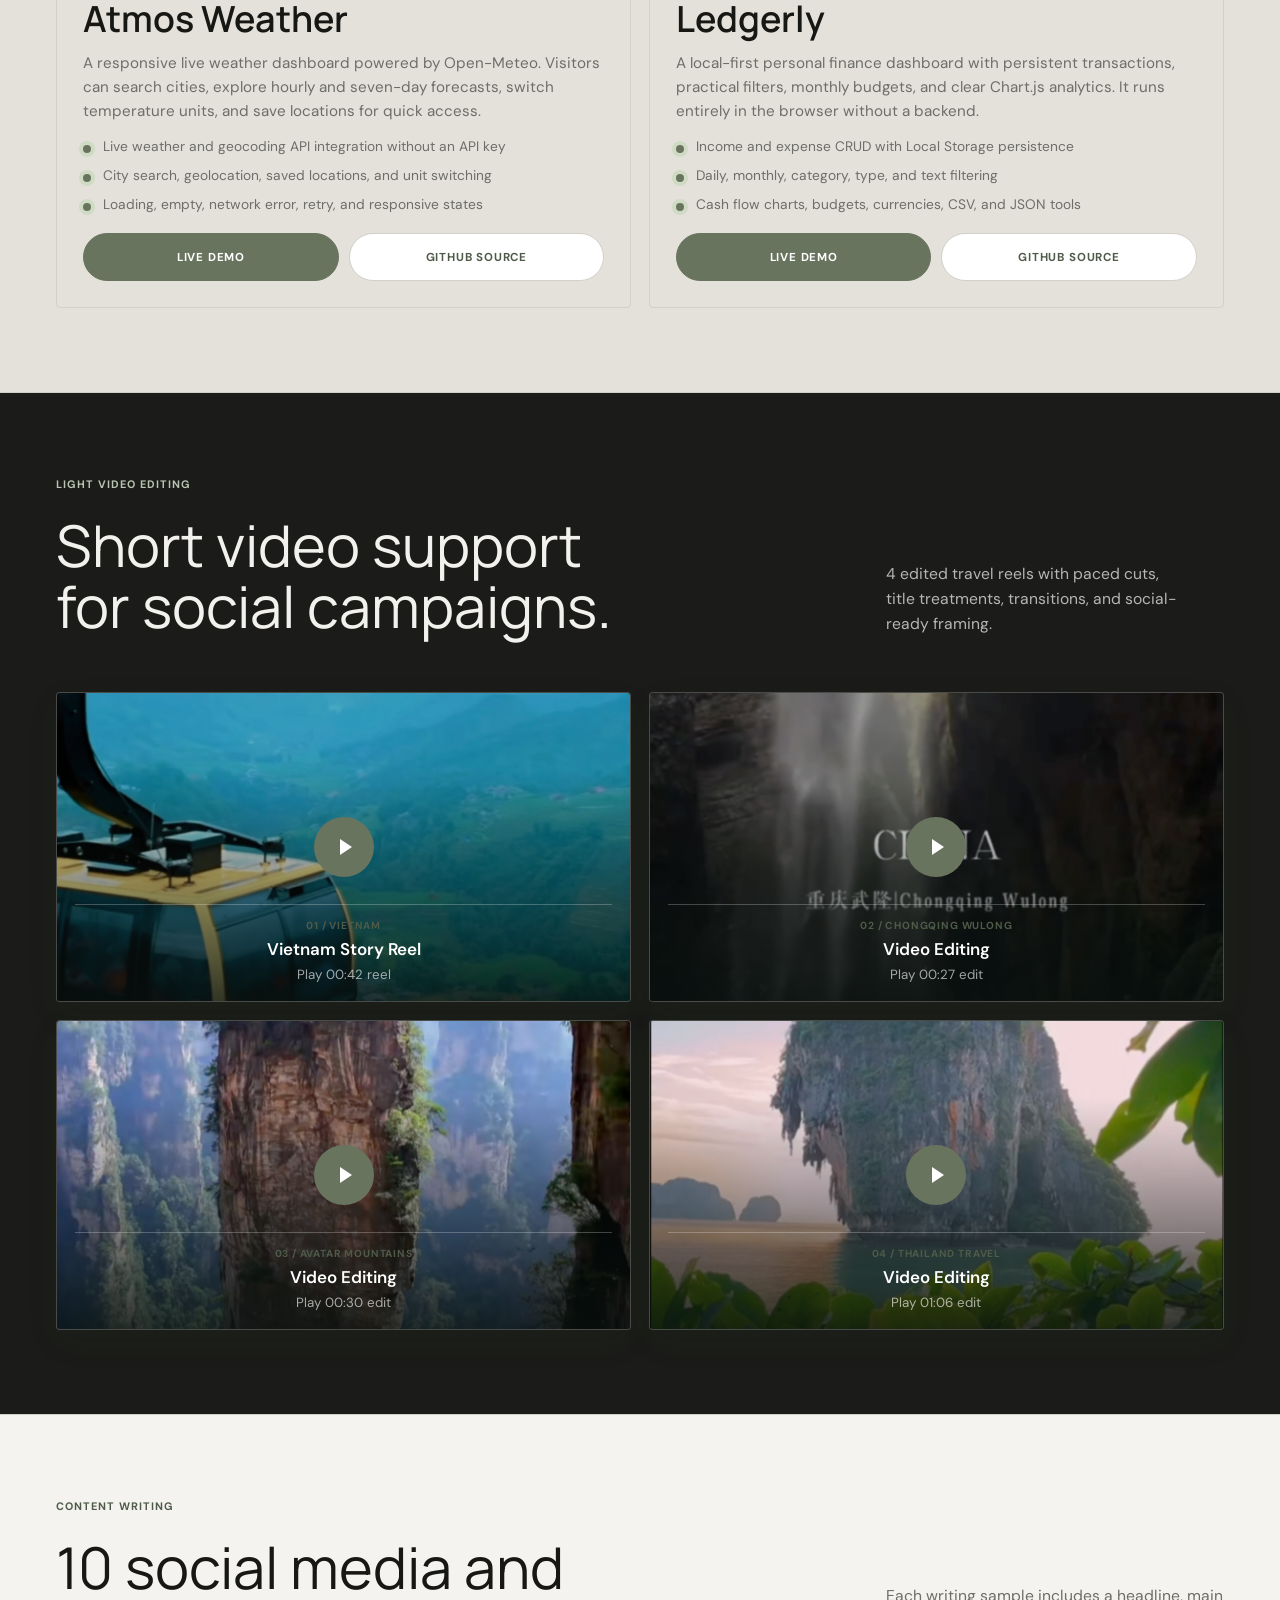
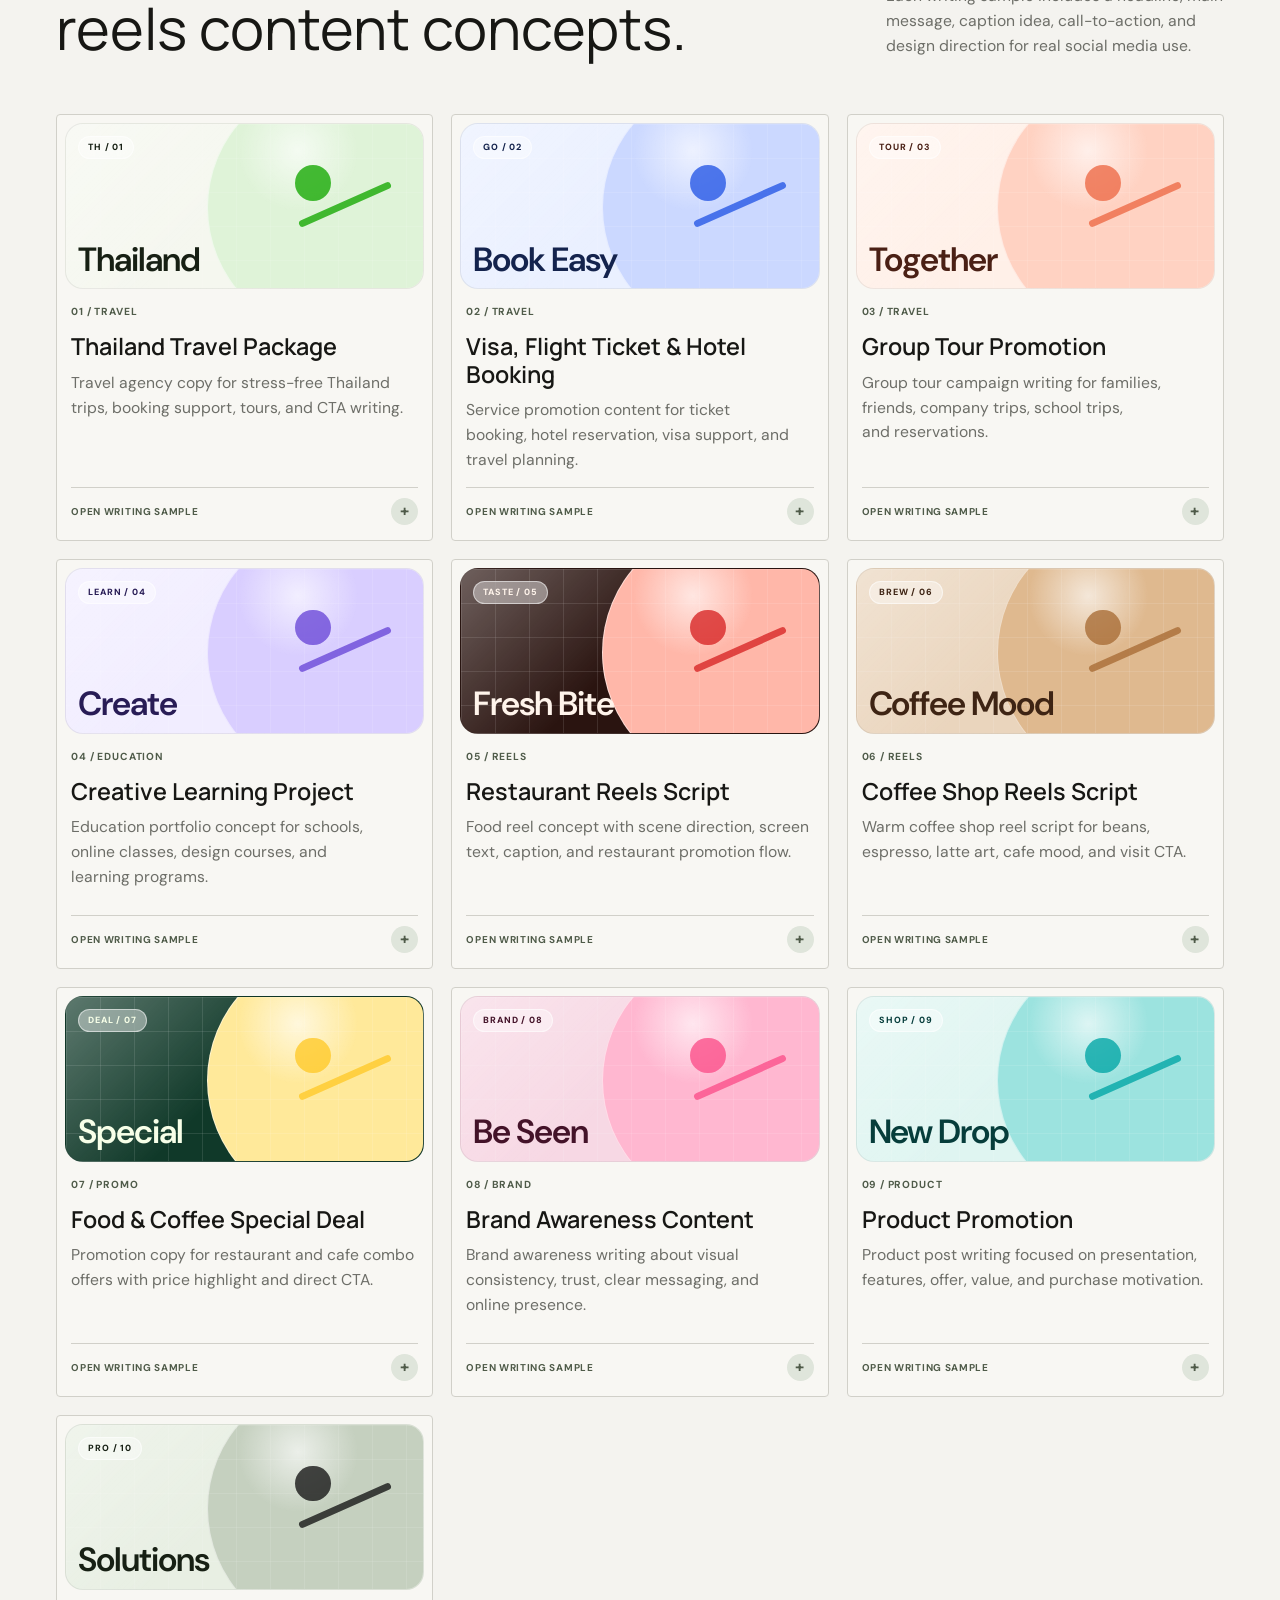
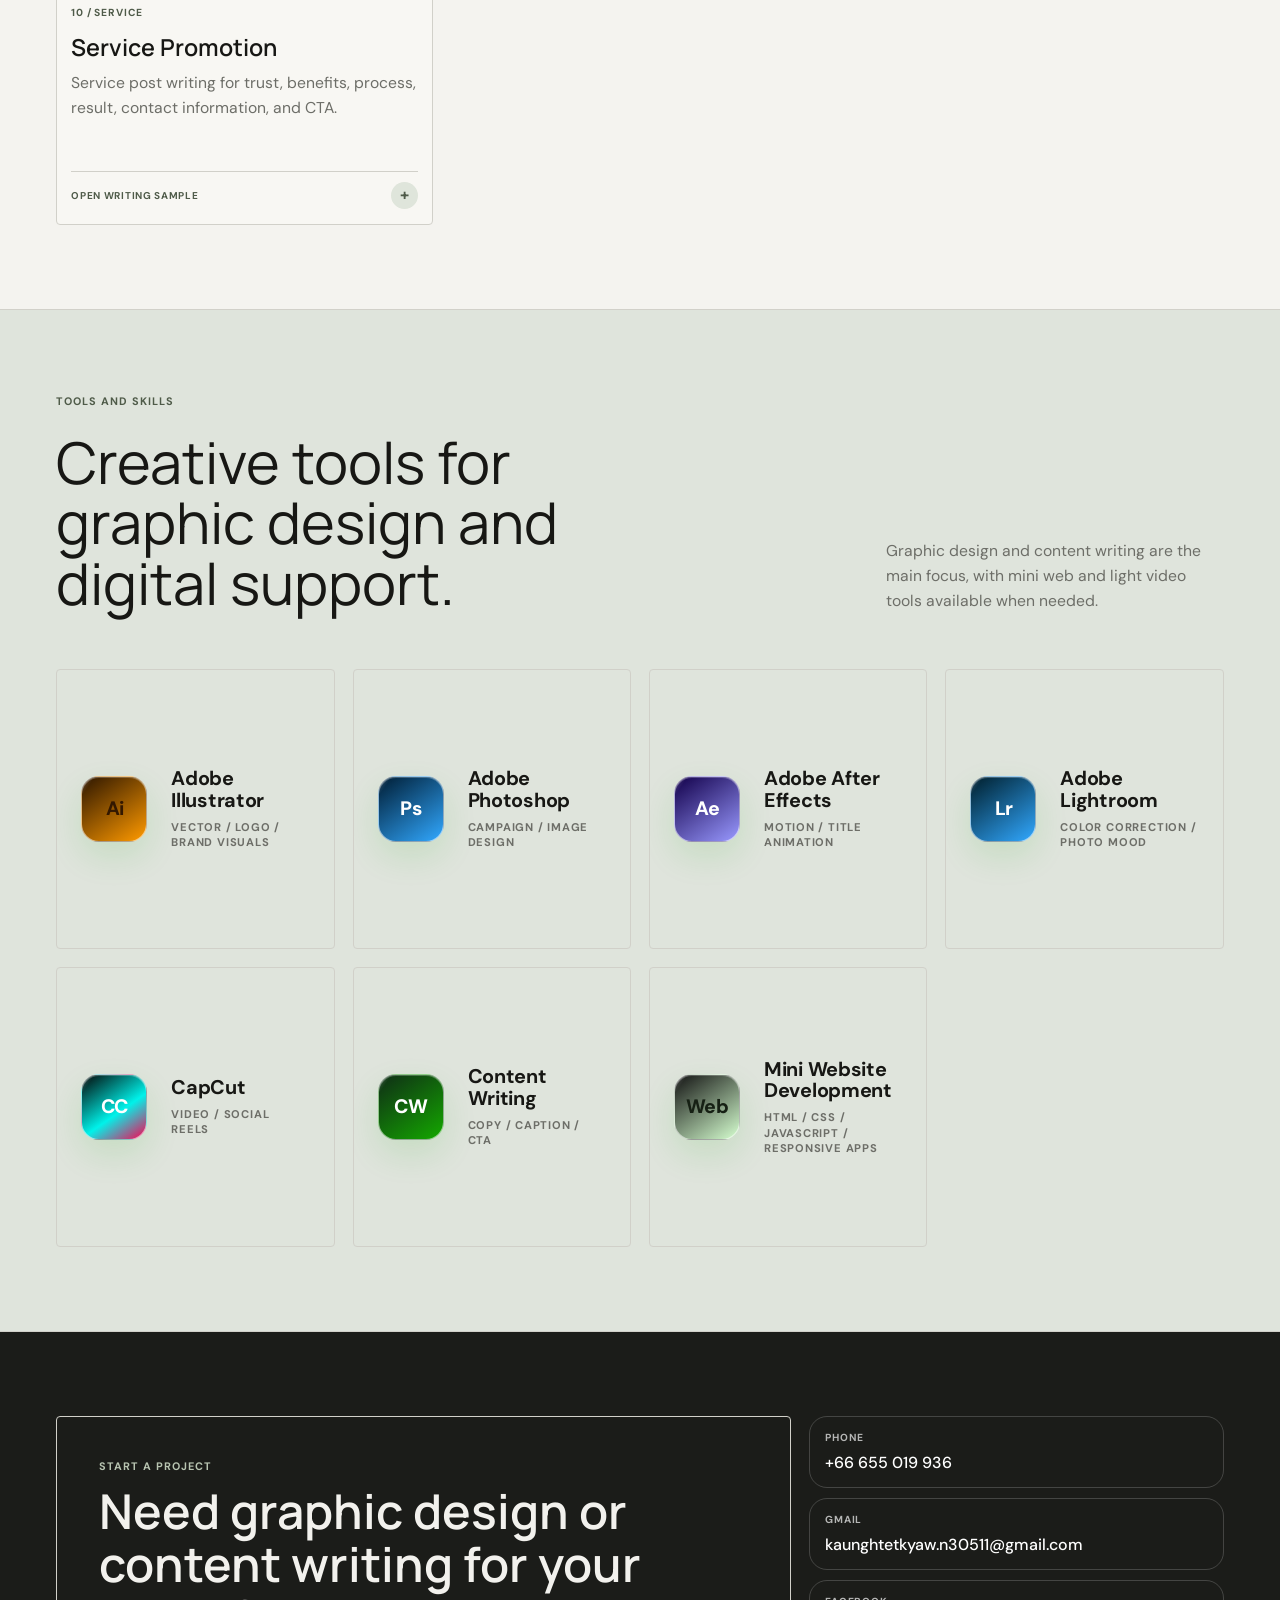
==== commit 4adcf706: "Remove selected portfolio designs" ====
--- a/index.html
+++ b/index.html
@@ -289,7 +289,7 @@
         <div class="portfolio-group">
           <div class="portfolio-subhead reveal">
             <span>Graphic design</span>
-            <strong>43 campaign and social design pieces</strong>
+            <strong>41 campaign and social design pieces</strong>
           </div>
 
           <div class="portfolio-grid">
@@ -312,7 +312,6 @@
             <button class="work-card work-image-card reveal" type="button" data-image-slot="design-17" data-image="./assets/portfolio-ui-design/design17.jpg?v=portfolio-designs-20260619" data-caption="Design 17"><img src="./assets/portfolio-ui-design/thumbs/design17.jpg?v=portfolio-designs-20260619" alt="Portfolio design 17" loading="lazy" /><span>Design 17</span></button>
             <button class="work-card work-image-card reveal" type="button" data-image-slot="design-18" data-image="./assets/portfolio-ui-design/design18.jpg?v=portfolio-designs-20260619" data-caption="Design 18"><img src="./assets/portfolio-ui-design/thumbs/design18.jpg?v=portfolio-designs-20260619" alt="Portfolio design 18" loading="lazy" /><span>Design 18</span></button>
             <button class="work-card work-image-card reveal" type="button" data-image-slot="design-19" data-image="./assets/portfolio-ui-design/design19.jpg?v=portfolio-designs-20260619" data-caption="Design 19"><img src="./assets/portfolio-ui-design/thumbs/design19.jpg?v=portfolio-designs-20260619" alt="Portfolio design 19" loading="lazy" /><span>Design 19</span></button>
-            <button class="work-card work-image-card reveal" type="button" data-image-slot="design-20" data-image="./assets/portfolio-ui-design/design20.jpg?v=portfolio-designs-20260619" data-caption="Design 20"><img src="./assets/portfolio-ui-design/thumbs/design20.jpg?v=portfolio-designs-20260619" alt="Portfolio design 20" loading="lazy" /><span>Design 20</span></button>
             <button class="work-card work-image-card reveal" type="button" data-image-slot="design-21" data-image="./assets/portfolio-ui-design/design21.jpg?v=portfolio-designs-20260619" data-caption="Design 21"><img src="./assets/portfolio-ui-design/thumbs/design21.jpg?v=portfolio-designs-20260619" alt="Portfolio design 21" loading="lazy" /><span>Design 21</span></button>
             <button class="work-card work-image-card reveal" type="button" data-image-slot="design-22" data-image="./assets/portfolio-ui-design/design22.jpg?v=portfolio-designs-20260619" data-caption="Design 22"><img src="./assets/portfolio-ui-design/thumbs/design22.jpg?v=portfolio-designs-20260619" alt="Portfolio design 22" loading="lazy" /><span>Design 22</span></button>
             <button class="work-card work-image-card reveal" type="button" data-image-slot="design-23" data-image="./assets/portfolio-ui-design/design23.jpg?v=portfolio-designs-20260619" data-caption="Design 23"><img src="./assets/portfolio-ui-design/thumbs/design23.jpg?v=portfolio-designs-20260619" alt="Portfolio design 23" loading="lazy" /><span>Design 23</span></button>
@@ -325,7 +324,6 @@
             <button class="work-card work-image-card reveal" type="button" data-image-slot="design-30" data-image="./assets/portfolio-ui-design/design30.jpg?v=portfolio-designs-20260619" data-caption="Design 30"><img src="./assets/portfolio-ui-design/thumbs/design30.jpg?v=portfolio-designs-20260619" alt="Portfolio design 30" loading="lazy" /><span>Design 30</span></button>
             <button class="work-card work-image-card reveal" type="button" data-image-slot="design-31" data-image="./assets/portfolio-ui-design/design31.jpg?v=portfolio-designs-20260619" data-caption="Design 31"><img src="./assets/portfolio-ui-design/thumbs/design31.jpg?v=portfolio-designs-20260619" alt="Portfolio design 31" loading="lazy" /><span>Design 31</span></button>
             <button class="work-card work-image-card reveal" type="button" data-image-slot="design-32" data-image="./assets/portfolio-ui-design/design32.jpg?v=portfolio-designs-20260619" data-caption="Design 32"><img src="./assets/portfolio-ui-design/thumbs/design32.jpg?v=portfolio-designs-20260619" alt="Portfolio design 32" loading="lazy" /><span>Design 32</span></button>
-            <button class="work-card work-image-card reveal" type="button" data-image-slot="design-33" data-image="./assets/portfolio-ui-design/design33.jpg?v=portfolio-designs-20260619" data-caption="Design 33"><img src="./assets/portfolio-ui-design/thumbs/design33.jpg?v=portfolio-designs-20260619" alt="Portfolio design 33" loading="lazy" /><span>Design 33</span></button>
             <button class="work-card work-image-card reveal" type="button" data-image-slot="design-34" data-image="./assets/portfolio-ui-design/design34.jpg?v=portfolio-designs-20260619" data-caption="Design 34"><img src="./assets/portfolio-ui-design/thumbs/design34.jpg?v=portfolio-designs-20260619" alt="Portfolio design 34" loading="lazy" /><span>Design 34</span></button>
             <button class="work-card work-image-card reveal" type="button" data-image-slot="design-35" data-image="./assets/portfolio-ui-design/design35.jpg?v=portfolio-designs-20260619" data-caption="Design 35"><img src="./assets/portfolio-ui-design/thumbs/design35.jpg?v=portfolio-designs-20260619" alt="Portfolio design 35" loading="lazy" /><span>Design 35</span></button>
             <button class="work-card work-image-card reveal" type="button" data-image-slot="design-36" data-image="./assets/portfolio-ui-design/design36.jpg?v=portfolio-designs-20260619" data-caption="Design 36"><img src="./assets/portfolio-ui-design/thumbs/design36.jpg?v=portfolio-designs-20260619" alt="Portfolio design 36" loading="lazy" /><span>Design 36</span></button>
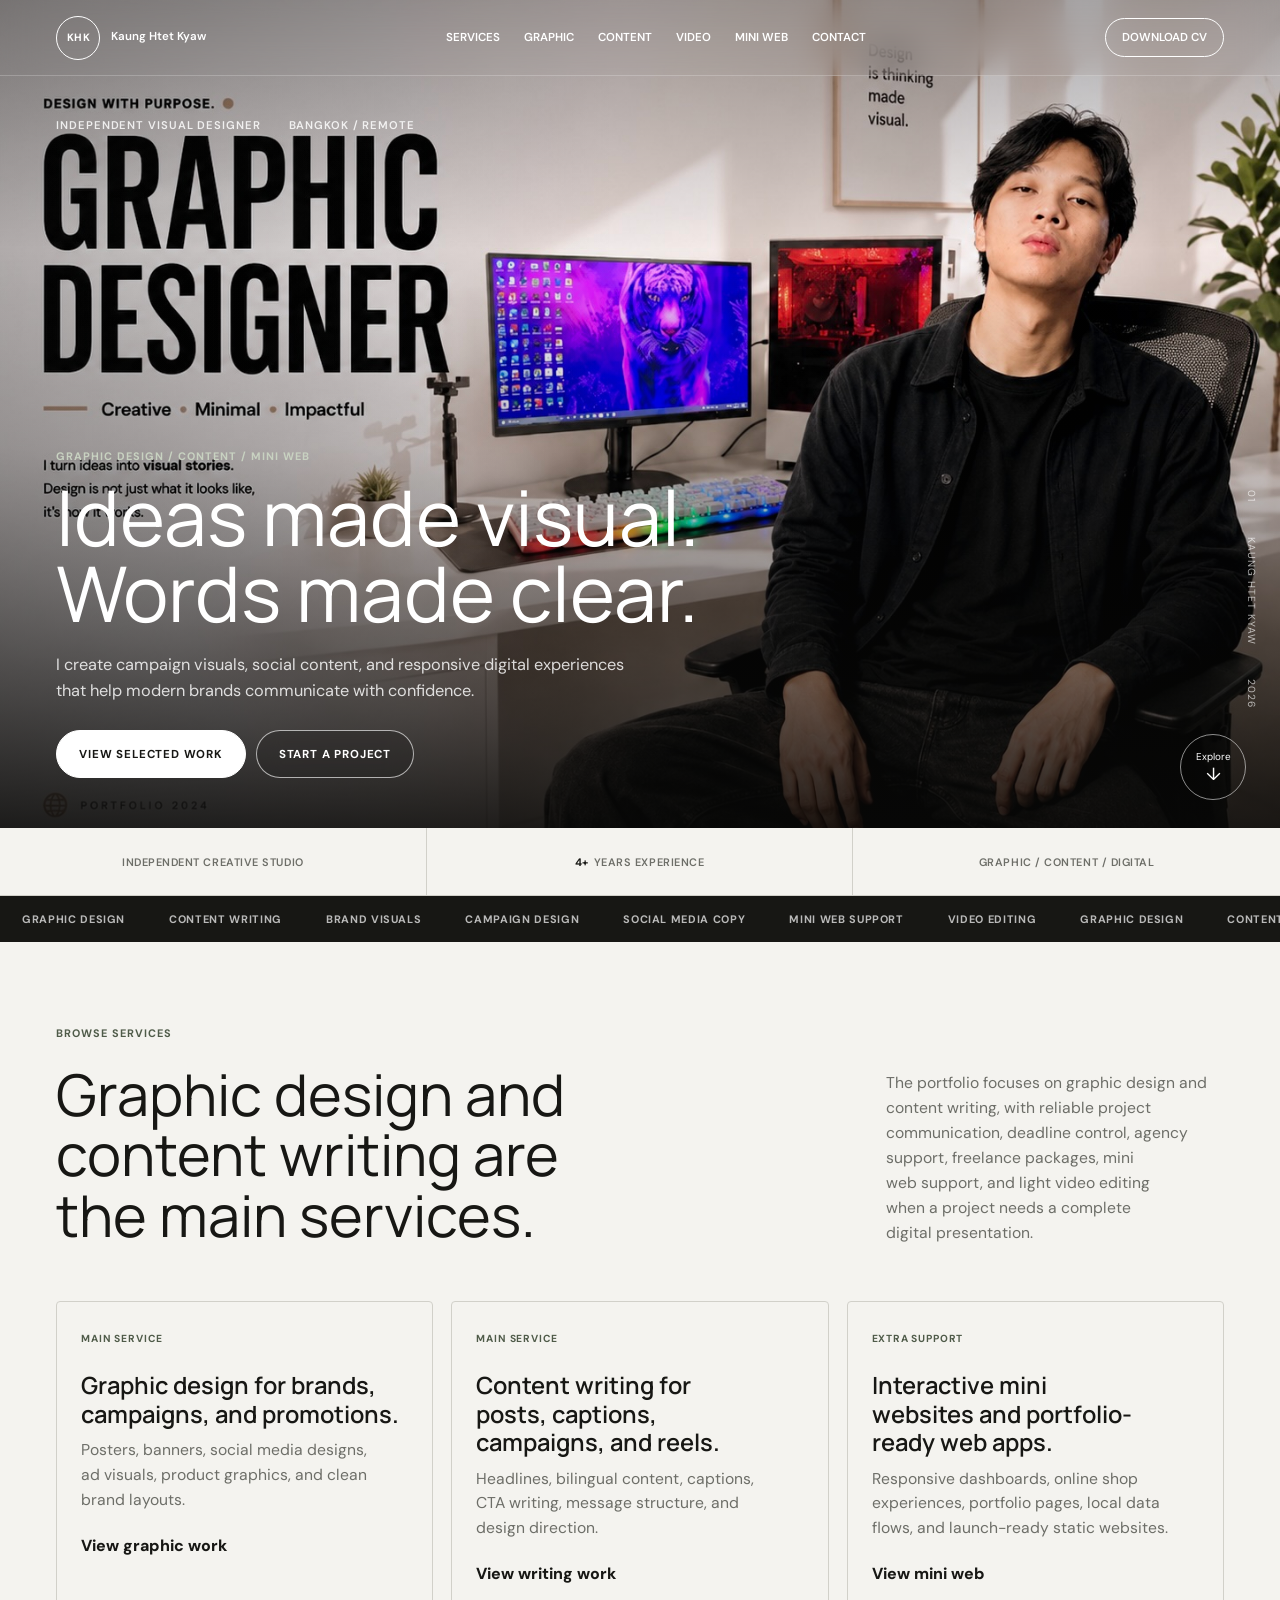
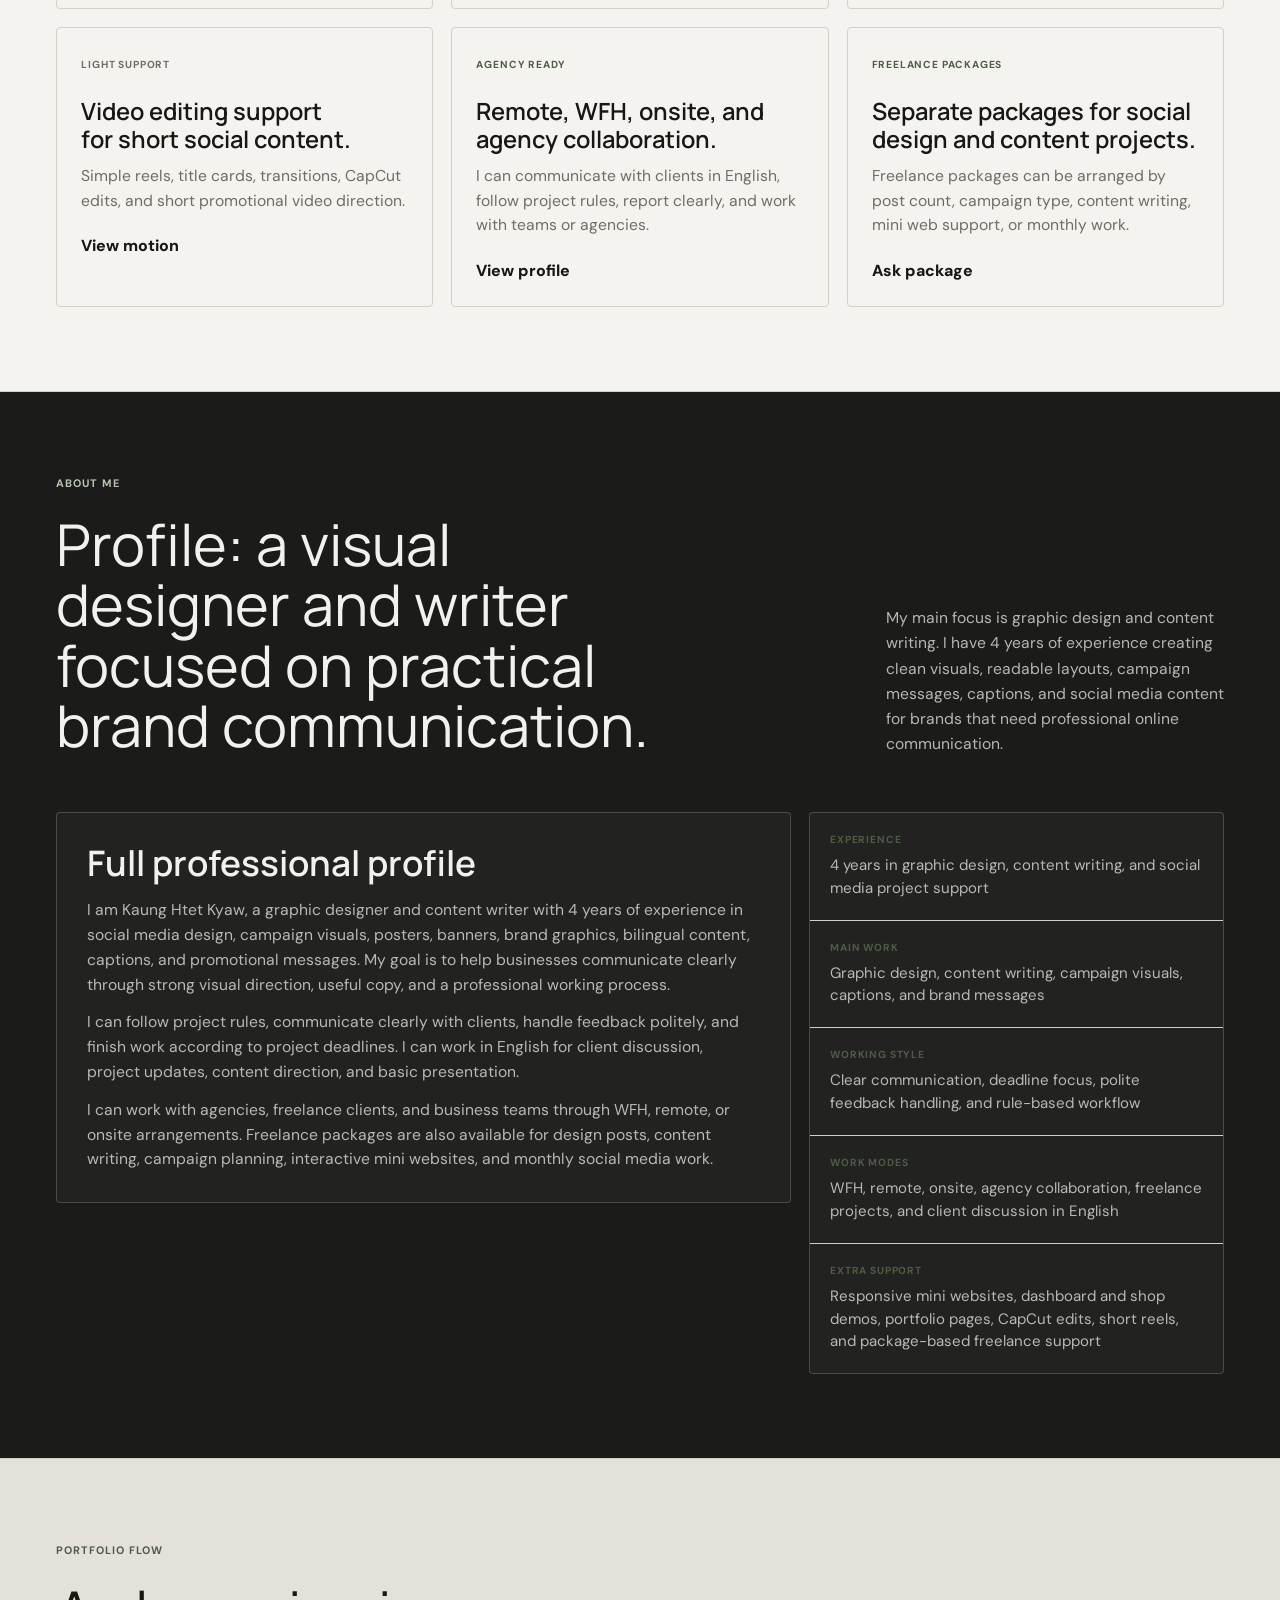
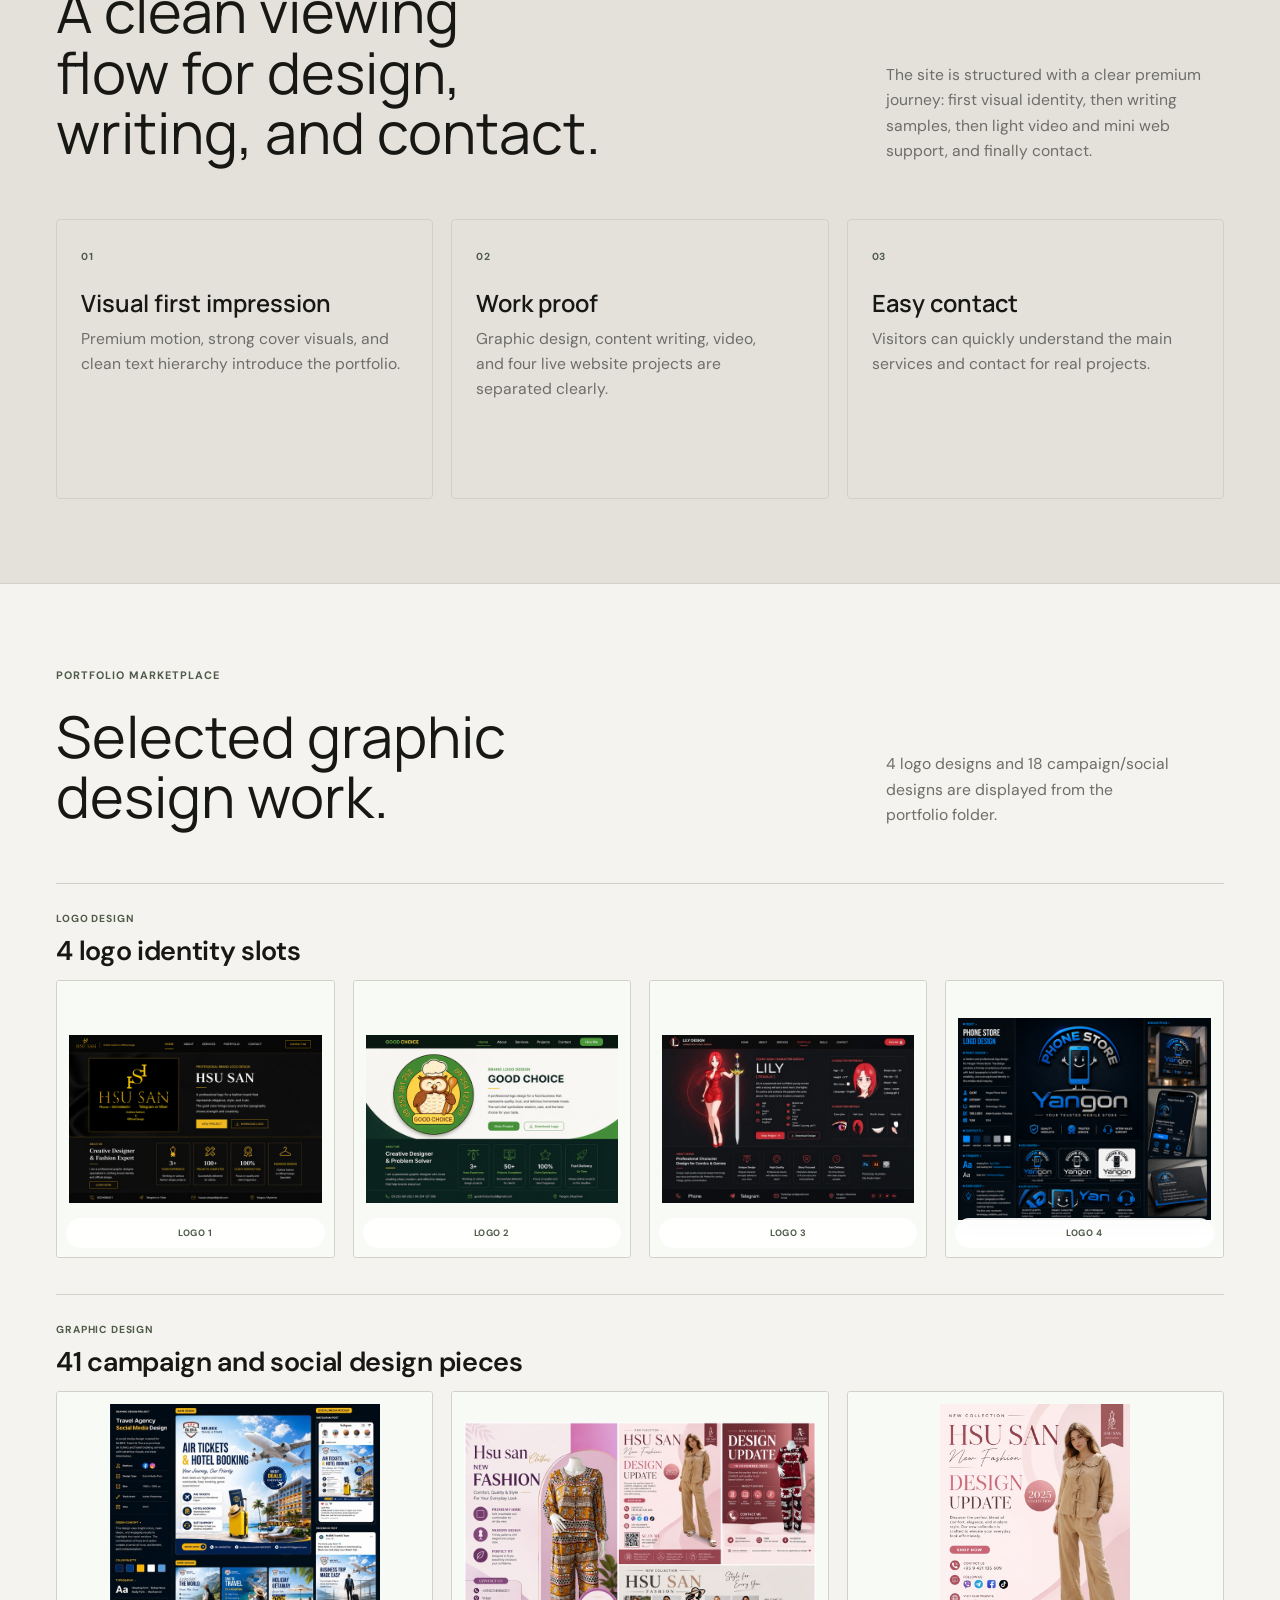
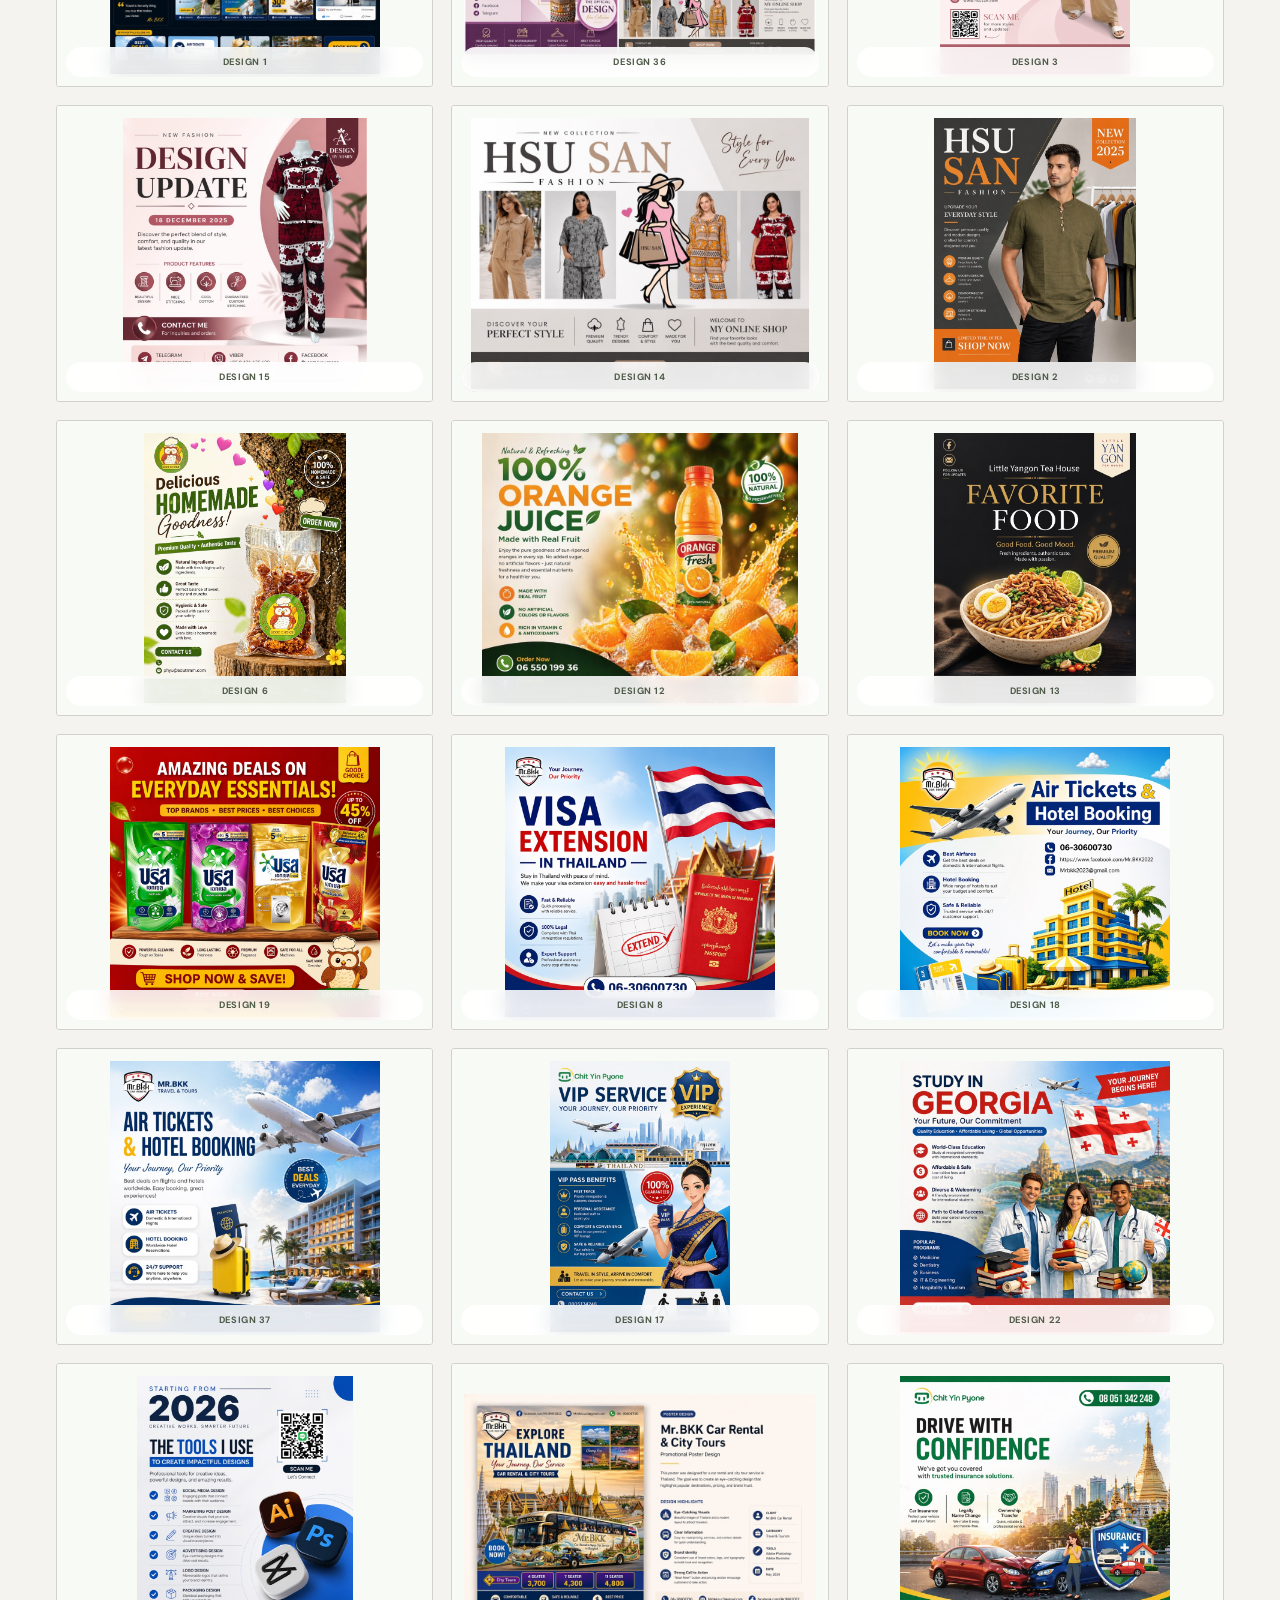
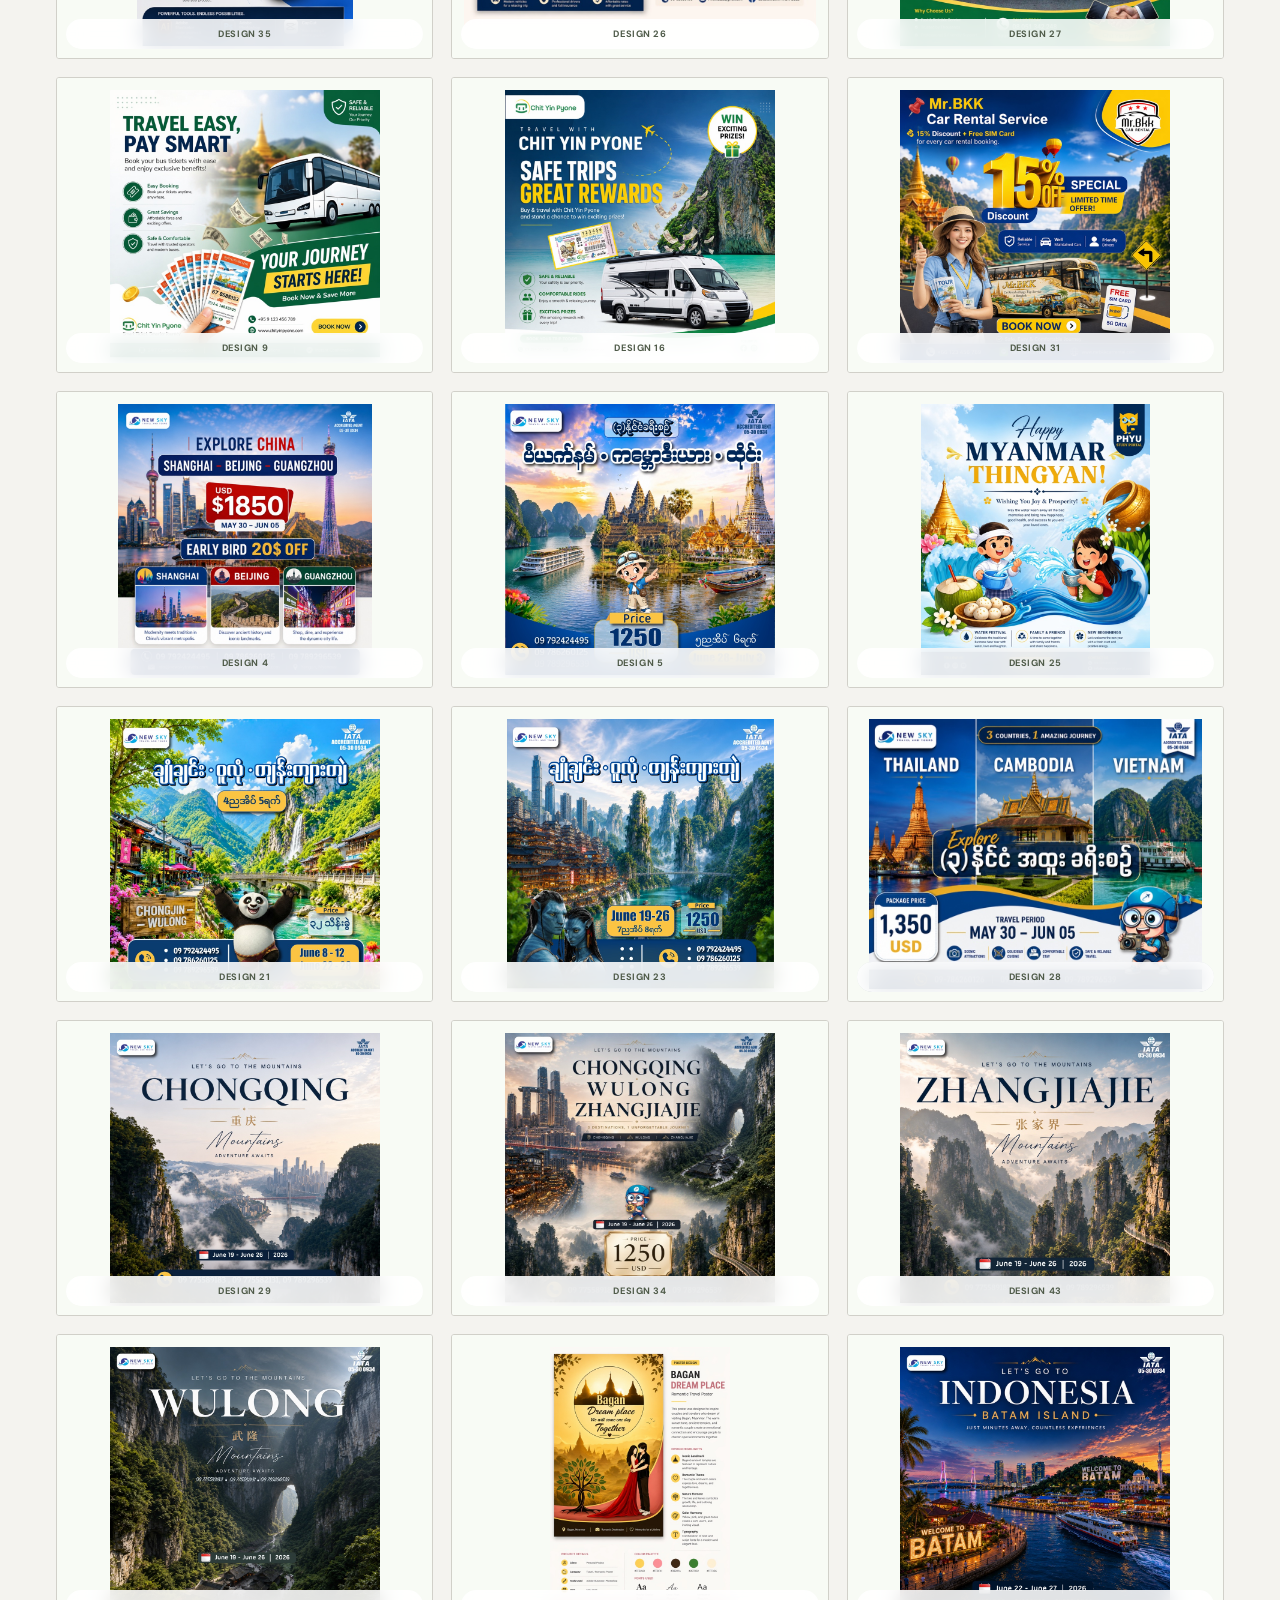
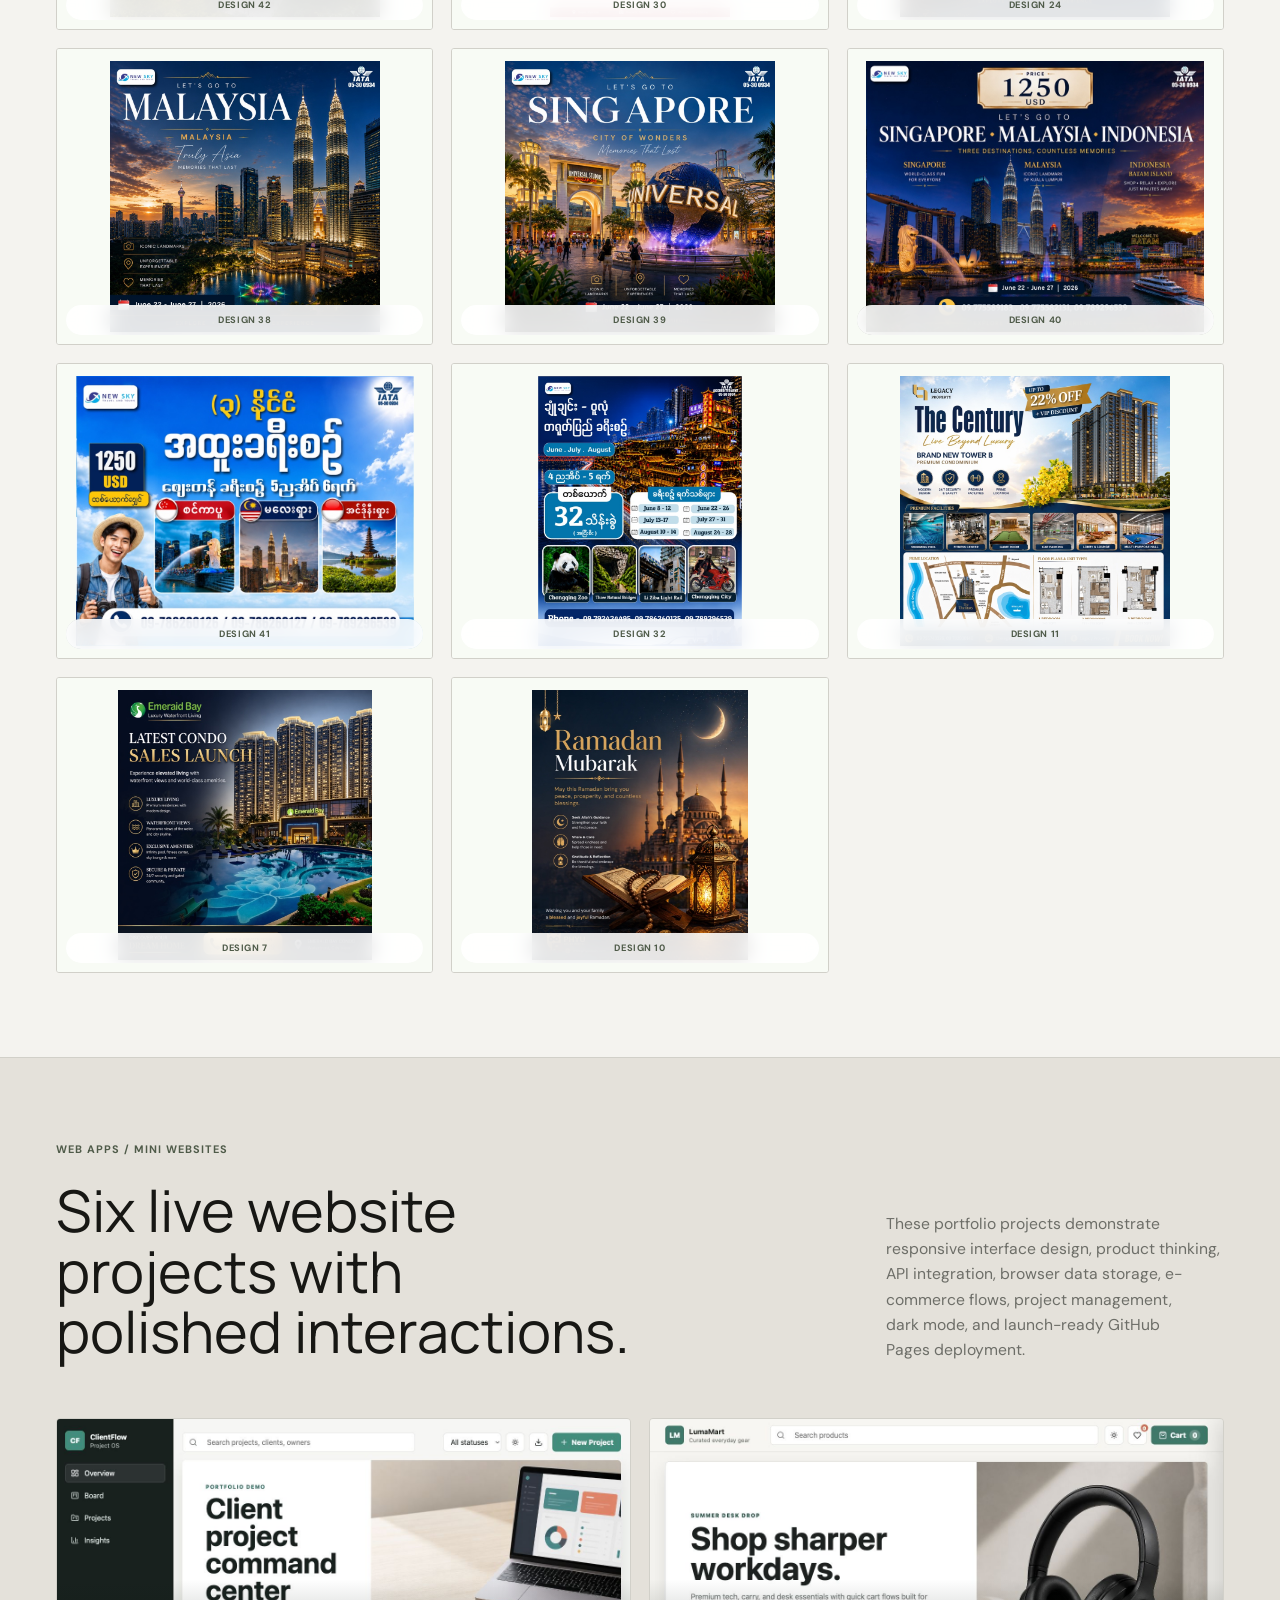
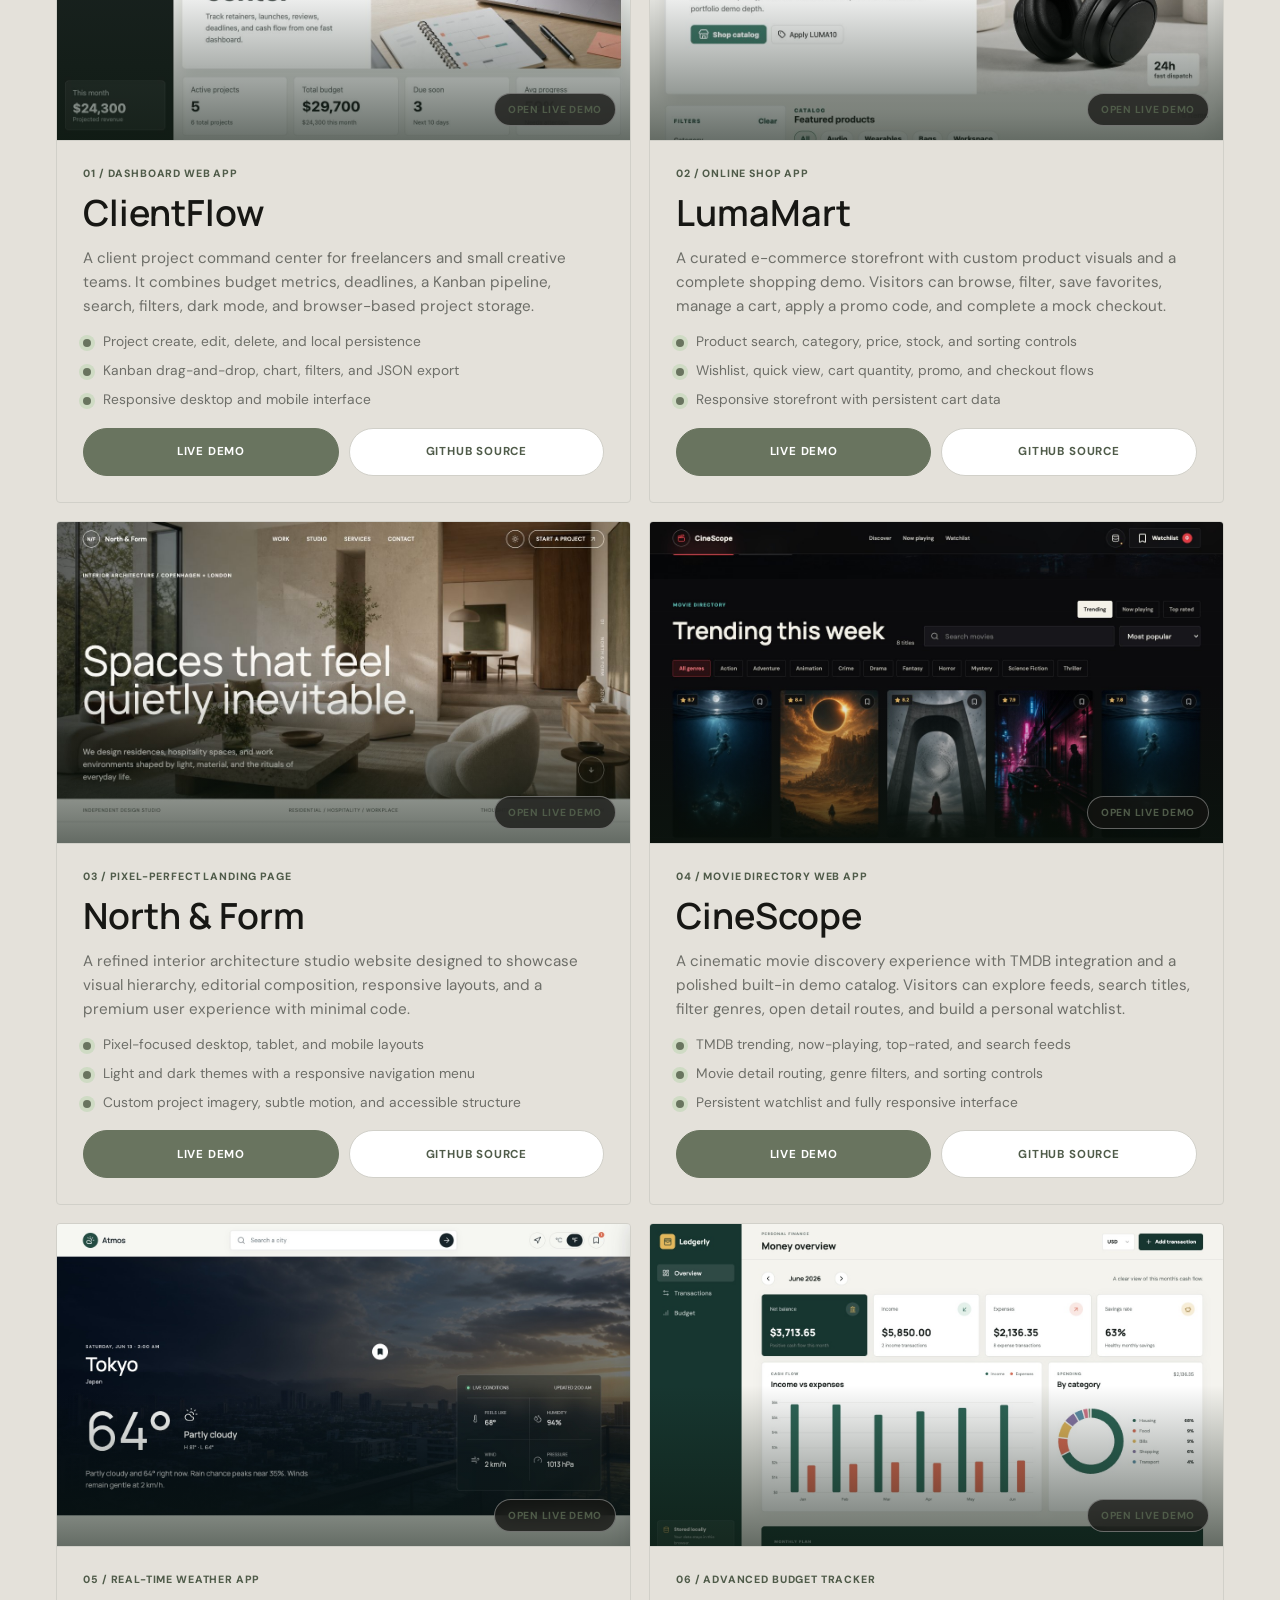
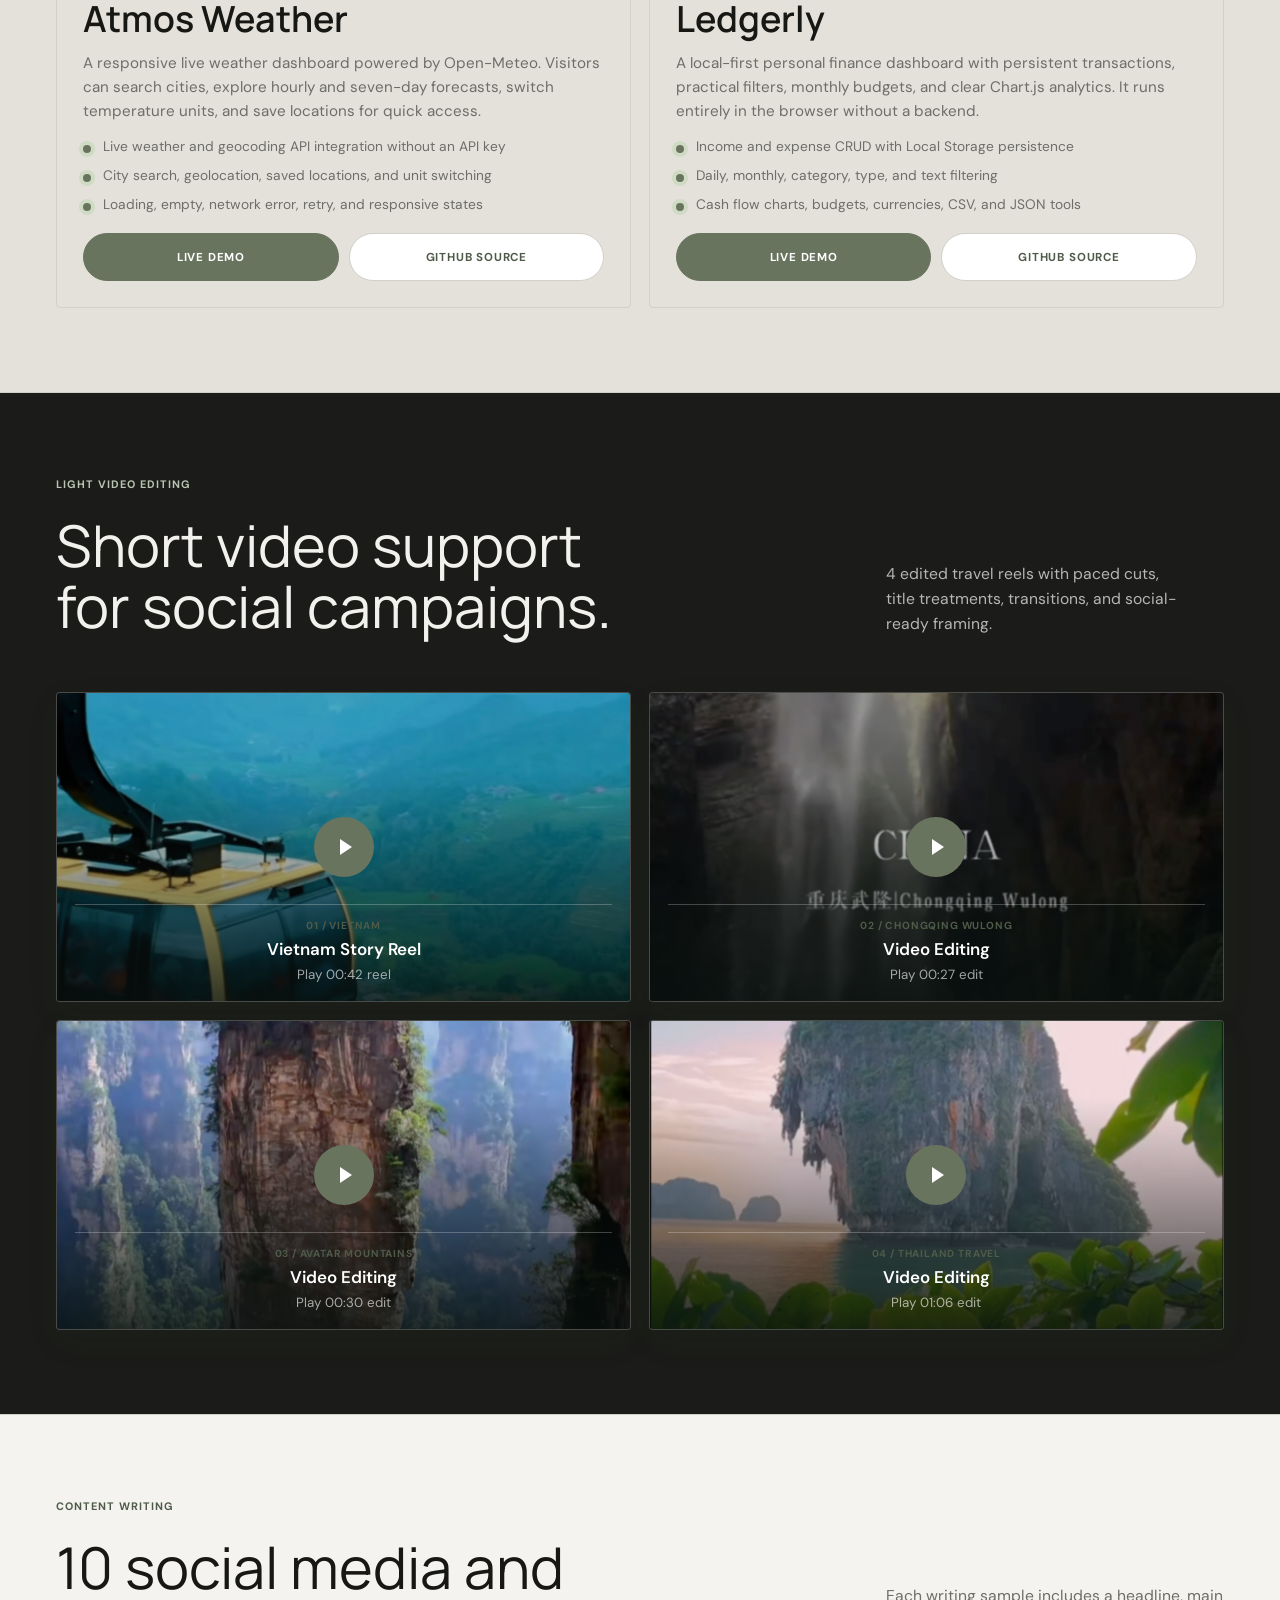
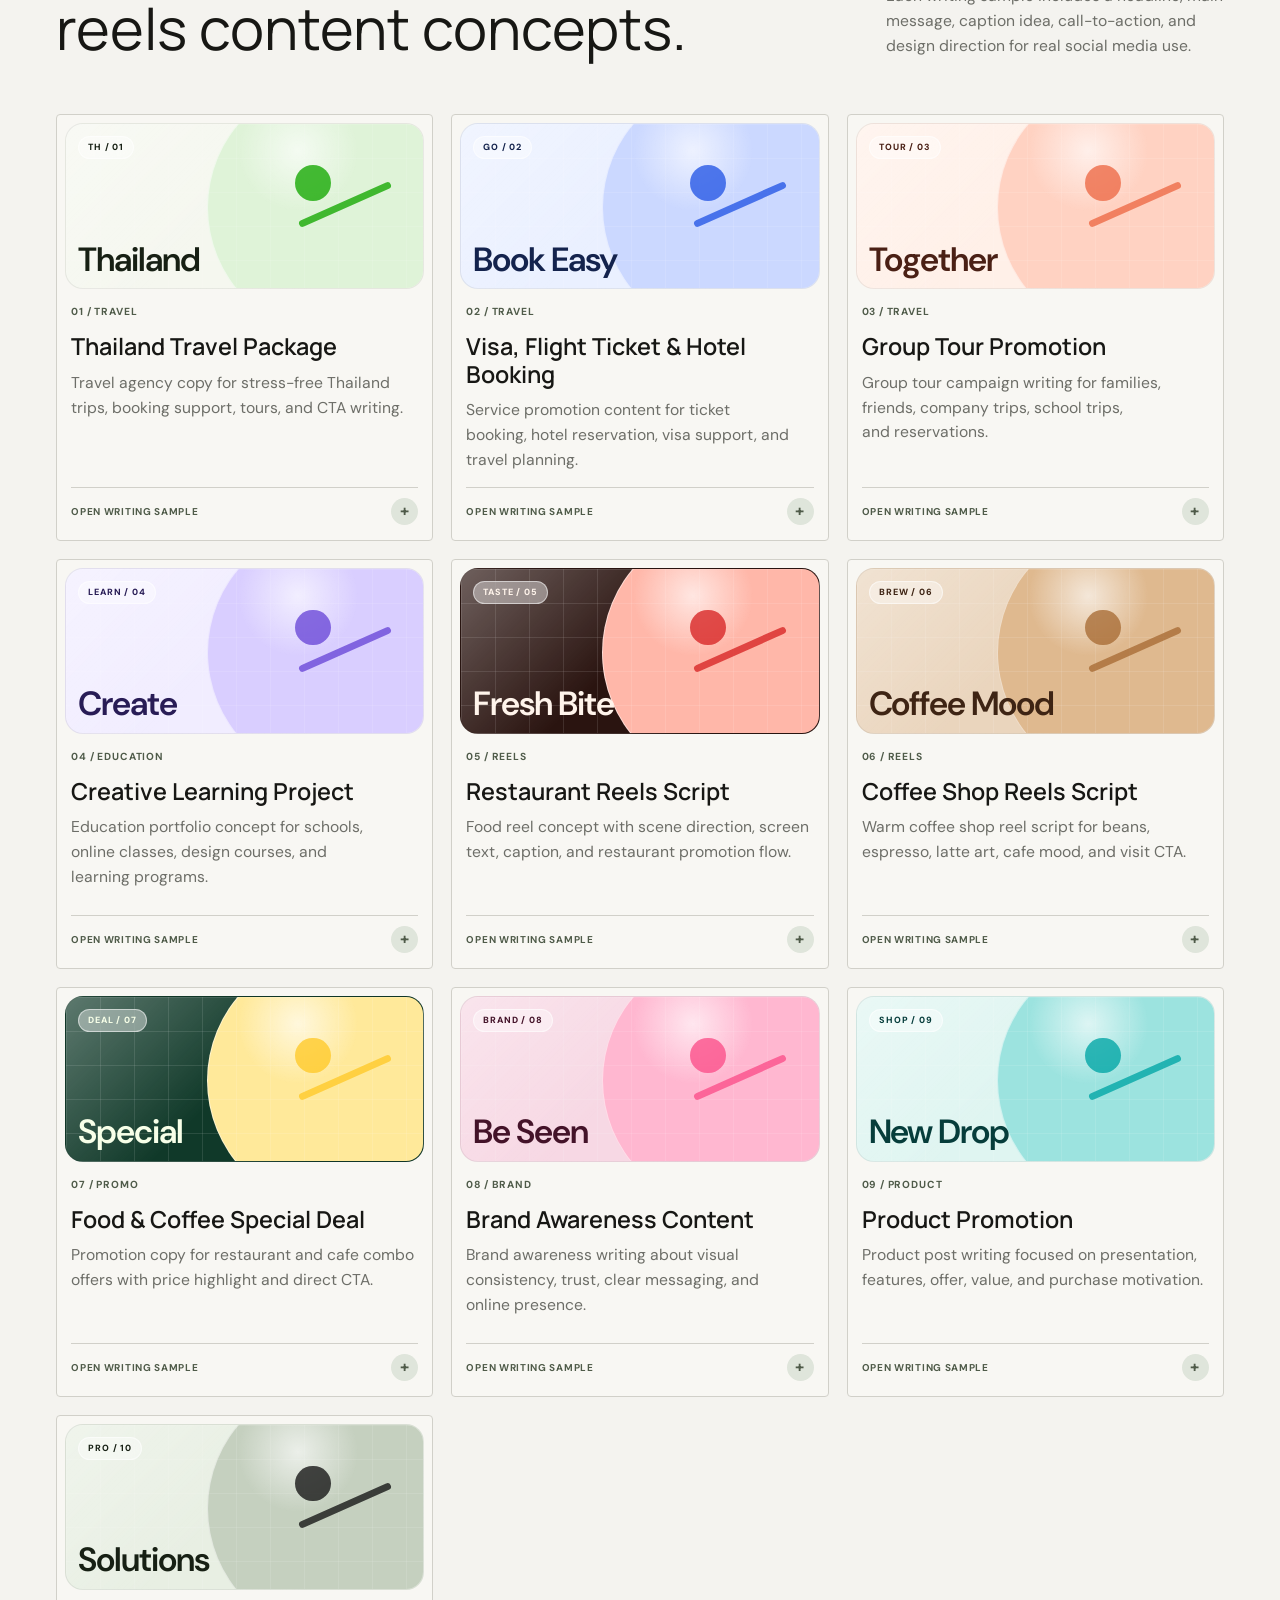
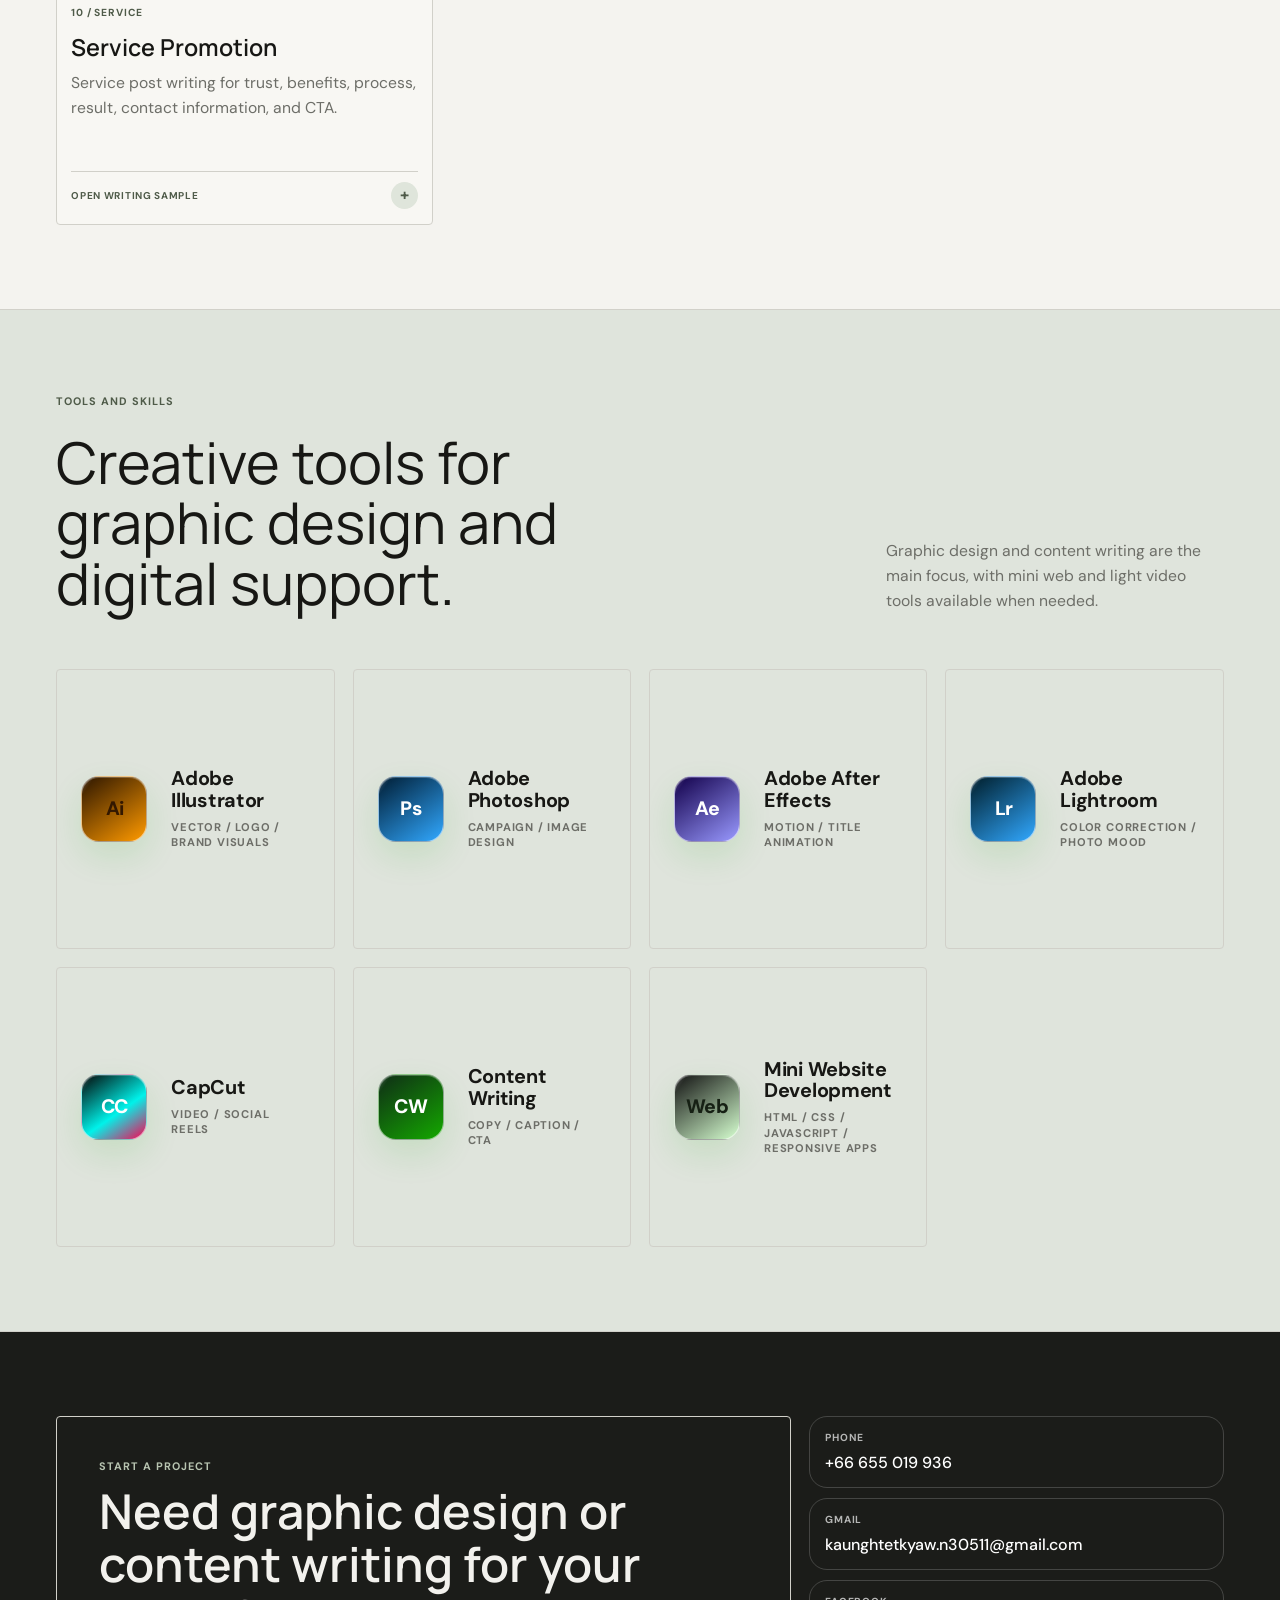
==== commit e7c5a51d: "Sort portfolio designs by style" ====
--- a/index.html
+++ b/index.html
@@ -294,46 +294,46 @@
 
           <div class="portfolio-grid">
             <button class="work-card work-image-card reveal" type="button" data-image-slot="design-1" data-image="./assets/portfolio-ui-design/design1.jpg?v=portfolio-designs-20260619" data-caption="Design 1"><img src="./assets/portfolio-ui-design/thumbs/design1.jpg?v=portfolio-designs-20260619" alt="Portfolio design 1" loading="lazy" /><span>Design 1</span></button>
+            <button class="work-card work-image-card reveal" type="button" data-image-slot="design-36" data-image="./assets/portfolio-ui-design/design36.jpg?v=portfolio-designs-20260619" data-caption="Design 36"><img src="./assets/portfolio-ui-design/thumbs/design36.jpg?v=portfolio-designs-20260619" alt="Portfolio design 36" loading="lazy" /><span>Design 36</span></button>
+            <button class="work-card work-image-card reveal" type="button" data-image-slot="design-3" data-image="./assets/portfolio-ui-design/design3.jpg?v=portfolio-designs-20260619" data-caption="Design 3"><img src="./assets/portfolio-ui-design/thumbs/design3.jpg?v=portfolio-designs-20260619" alt="Portfolio design 3" loading="lazy" /><span>Design 3</span></button>
+            <button class="work-card work-image-card reveal" type="button" data-image-slot="design-15" data-image="./assets/portfolio-ui-design/design15.jpg?v=portfolio-designs-20260619" data-caption="Design 15"><img src="./assets/portfolio-ui-design/thumbs/design15.jpg?v=portfolio-designs-20260619" alt="Portfolio design 15" loading="lazy" /><span>Design 15</span></button>
+            <button class="work-card work-image-card reveal" type="button" data-image-slot="design-14" data-image="./assets/portfolio-ui-design/design14.jpg?v=portfolio-designs-20260619" data-caption="Design 14"><img src="./assets/portfolio-ui-design/thumbs/design14.jpg?v=portfolio-designs-20260619" alt="Portfolio design 14" loading="lazy" /><span>Design 14</span></button>
             <button class="work-card work-image-card reveal" type="button" data-image-slot="design-2" data-image="./assets/portfolio-ui-design/design2.jpg?v=portfolio-designs-20260619" data-caption="Design 2"><img src="./assets/portfolio-ui-design/thumbs/design2.jpg?v=portfolio-designs-20260619" alt="Portfolio design 2" loading="lazy" /><span>Design 2</span></button>
-            <button class="work-card work-image-card reveal" type="button" data-image-slot="design-3" data-image="./assets/portfolio-ui-design/design3.jpg?v=portfolio-designs-20260619" data-caption="Design 3"><img src="./assets/portfolio-ui-design/thumbs/design3.jpg?v=portfolio-designs-20260619" alt="Portfolio design 3" loading="lazy" /><span>Design 3</span></button>
+            <button class="work-card work-image-card reveal" type="button" data-image-slot="design-6" data-image="./assets/portfolio-ui-design/design6.jpg?v=portfolio-designs-20260619" data-caption="Design 6"><img src="./assets/portfolio-ui-design/thumbs/design6.jpg?v=portfolio-designs-20260619" alt="Portfolio design 6" loading="lazy" /><span>Design 6</span></button>
+            <button class="work-card work-image-card reveal" type="button" data-image-slot="design-12" data-image="./assets/portfolio-ui-design/design12.jpg?v=portfolio-designs-20260619" data-caption="Design 12"><img src="./assets/portfolio-ui-design/thumbs/design12.jpg?v=portfolio-designs-20260619" alt="Portfolio design 12" loading="lazy" /><span>Design 12</span></button>
+            <button class="work-card work-image-card reveal" type="button" data-image-slot="design-13" data-image="./assets/portfolio-ui-design/design13.jpg?v=portfolio-designs-20260619" data-caption="Design 13"><img src="./assets/portfolio-ui-design/thumbs/design13.jpg?v=portfolio-designs-20260619" alt="Portfolio design 13" loading="lazy" /><span>Design 13</span></button>
+            <button class="work-card work-image-card reveal" type="button" data-image-slot="design-19" data-image="./assets/portfolio-ui-design/design19.jpg?v=portfolio-designs-20260619" data-caption="Design 19"><img src="./assets/portfolio-ui-design/thumbs/design19.jpg?v=portfolio-designs-20260619" alt="Portfolio design 19" loading="lazy" /><span>Design 19</span></button>
+            <button class="work-card work-image-card reveal" type="button" data-image-slot="design-8" data-image="./assets/portfolio-ui-design/design8.jpg?v=portfolio-designs-20260619" data-caption="Design 8"><img src="./assets/portfolio-ui-design/thumbs/design8.jpg?v=portfolio-designs-20260619" alt="Portfolio design 8" loading="lazy" /><span>Design 8</span></button>
+            <button class="work-card work-image-card reveal" type="button" data-image-slot="design-18" data-image="./assets/portfolio-ui-design/design18.jpg?v=portfolio-designs-20260619" data-caption="Design 18"><img src="./assets/portfolio-ui-design/thumbs/design18.jpg?v=portfolio-designs-20260619" alt="Portfolio design 18" loading="lazy" /><span>Design 18</span></button>
+            <button class="work-card work-image-card reveal" type="button" data-image-slot="design-37" data-image="./assets/portfolio-ui-design/design37.jpg?v=portfolio-designs-20260619" data-caption="Design 37"><img src="./assets/portfolio-ui-design/thumbs/design37.jpg?v=portfolio-designs-20260619" alt="Portfolio design 37" loading="lazy" /><span>Design 37</span></button>
+            <button class="work-card work-image-card reveal" type="button" data-image-slot="design-17" data-image="./assets/portfolio-ui-design/design17.jpg?v=portfolio-designs-20260619" data-caption="Design 17"><img src="./assets/portfolio-ui-design/thumbs/design17.jpg?v=portfolio-designs-20260619" alt="Portfolio design 17" loading="lazy" /><span>Design 17</span></button>
+            <button class="work-card work-image-card reveal" type="button" data-image-slot="design-22" data-image="./assets/portfolio-ui-design/design22.jpg?v=portfolio-designs-20260619" data-caption="Design 22"><img src="./assets/portfolio-ui-design/thumbs/design22.jpg?v=portfolio-designs-20260619" alt="Portfolio design 22" loading="lazy" /><span>Design 22</span></button>
+            <button class="work-card work-image-card reveal" type="button" data-image-slot="design-35" data-image="./assets/portfolio-ui-design/design35.jpg?v=portfolio-designs-20260619" data-caption="Design 35"><img src="./assets/portfolio-ui-design/thumbs/design35.jpg?v=portfolio-designs-20260619" alt="Portfolio design 35" loading="lazy" /><span>Design 35</span></button>
+            <button class="work-card work-image-card reveal" type="button" data-image-slot="design-26" data-image="./assets/portfolio-ui-design/design26.jpg?v=portfolio-designs-20260619" data-caption="Design 26"><img src="./assets/portfolio-ui-design/thumbs/design26.jpg?v=portfolio-designs-20260619" alt="Portfolio design 26" loading="lazy" /><span>Design 26</span></button>
+            <button class="work-card work-image-card reveal" type="button" data-image-slot="design-27" data-image="./assets/portfolio-ui-design/design27.jpg?v=portfolio-designs-20260619" data-caption="Design 27"><img src="./assets/portfolio-ui-design/thumbs/design27.jpg?v=portfolio-designs-20260619" alt="Portfolio design 27" loading="lazy" /><span>Design 27</span></button>
+            <button class="work-card work-image-card reveal" type="button" data-image-slot="design-9" data-image="./assets/portfolio-ui-design/design9.jpg?v=portfolio-designs-20260619" data-caption="Design 9"><img src="./assets/portfolio-ui-design/thumbs/design9.jpg?v=portfolio-designs-20260619" alt="Portfolio design 9" loading="lazy" /><span>Design 9</span></button>
+            <button class="work-card work-image-card reveal" type="button" data-image-slot="design-16" data-image="./assets/portfolio-ui-design/design16.jpg?v=portfolio-designs-20260619" data-caption="Design 16"><img src="./assets/portfolio-ui-design/thumbs/design16.jpg?v=portfolio-designs-20260619" alt="Portfolio design 16" loading="lazy" /><span>Design 16</span></button>
+            <button class="work-card work-image-card reveal" type="button" data-image-slot="design-31" data-image="./assets/portfolio-ui-design/design31.jpg?v=portfolio-designs-20260619" data-caption="Design 31"><img src="./assets/portfolio-ui-design/thumbs/design31.jpg?v=portfolio-designs-20260619" alt="Portfolio design 31" loading="lazy" /><span>Design 31</span></button>
             <button class="work-card work-image-card reveal" type="button" data-image-slot="design-4" data-image="./assets/portfolio-ui-design/design4.jpg?v=portfolio-designs-20260619" data-caption="Design 4"><img src="./assets/portfolio-ui-design/thumbs/design4.jpg?v=portfolio-designs-20260619" alt="Portfolio design 4" loading="lazy" /><span>Design 4</span></button>
             <button class="work-card work-image-card reveal" type="button" data-image-slot="design-5" data-image="./assets/portfolio-ui-design/design5.jpg?v=portfolio-designs-20260619" data-caption="Design 5"><img src="./assets/portfolio-ui-design/thumbs/design5.jpg?v=portfolio-designs-20260619" alt="Portfolio design 5" loading="lazy" /><span>Design 5</span></button>
-            <button class="work-card work-image-card reveal" type="button" data-image-slot="design-6" data-image="./assets/portfolio-ui-design/design6.jpg?v=portfolio-designs-20260619" data-caption="Design 6"><img src="./assets/portfolio-ui-design/thumbs/design6.jpg?v=portfolio-designs-20260619" alt="Portfolio design 6" loading="lazy" /><span>Design 6</span></button>
-            <button class="work-card work-image-card reveal" type="button" data-image-slot="design-7" data-image="./assets/portfolio-ui-design/design7.jpg?v=portfolio-designs-20260619" data-caption="Design 7"><img src="./assets/portfolio-ui-design/thumbs/design7.jpg?v=portfolio-designs-20260619" alt="Portfolio design 7" loading="lazy" /><span>Design 7</span></button>
-            <button class="work-card work-image-card reveal" type="button" data-image-slot="design-8" data-image="./assets/portfolio-ui-design/design8.jpg?v=portfolio-designs-20260619" data-caption="Design 8"><img src="./assets/portfolio-ui-design/thumbs/design8.jpg?v=portfolio-designs-20260619" alt="Portfolio design 8" loading="lazy" /><span>Design 8</span></button>
-            <button class="work-card work-image-card reveal" type="button" data-image-slot="design-9" data-image="./assets/portfolio-ui-design/design9.jpg?v=portfolio-designs-20260619" data-caption="Design 9"><img src="./assets/portfolio-ui-design/thumbs/design9.jpg?v=portfolio-designs-20260619" alt="Portfolio design 9" loading="lazy" /><span>Design 9</span></button>
-            <button class="work-card work-image-card reveal" type="button" data-image-slot="design-10" data-image="./assets/portfolio-ui-design/design10.jpg?v=portfolio-designs-20260619" data-caption="Design 10"><img src="./assets/portfolio-ui-design/thumbs/design10.jpg?v=portfolio-designs-20260619" alt="Portfolio design 10" loading="lazy" /><span>Design 10</span></button>
-            <button class="work-card work-image-card reveal" type="button" data-image-slot="design-11" data-image="./assets/portfolio-ui-design/design11.jpg?v=portfolio-designs-20260619" data-caption="Design 11"><img src="./assets/portfolio-ui-design/thumbs/design11.jpg?v=portfolio-designs-20260619" alt="Portfolio design 11" loading="lazy" /><span>Design 11</span></button>
-            <button class="work-card work-image-card reveal" type="button" data-image-slot="design-12" data-image="./assets/portfolio-ui-design/design12.jpg?v=portfolio-designs-20260619" data-caption="Design 12"><img src="./assets/portfolio-ui-design/thumbs/design12.jpg?v=portfolio-designs-20260619" alt="Portfolio design 12" loading="lazy" /><span>Design 12</span></button>
-            <button class="work-card work-image-card reveal" type="button" data-image-slot="design-13" data-image="./assets/portfolio-ui-design/design13.jpg?v=portfolio-designs-20260619" data-caption="Design 13"><img src="./assets/portfolio-ui-design/thumbs/design13.jpg?v=portfolio-designs-20260619" alt="Portfolio design 13" loading="lazy" /><span>Design 13</span></button>
-            <button class="work-card work-image-card reveal" type="button" data-image-slot="design-14" data-image="./assets/portfolio-ui-design/design14.jpg?v=portfolio-designs-20260619" data-caption="Design 14"><img src="./assets/portfolio-ui-design/thumbs/design14.jpg?v=portfolio-designs-20260619" alt="Portfolio design 14" loading="lazy" /><span>Design 14</span></button>
-            <button class="work-card work-image-card reveal" type="button" data-image-slot="design-15" data-image="./assets/portfolio-ui-design/design15.jpg?v=portfolio-designs-20260619" data-caption="Design 15"><img src="./assets/portfolio-ui-design/thumbs/design15.jpg?v=portfolio-designs-20260619" alt="Portfolio design 15" loading="lazy" /><span>Design 15</span></button>
-            <button class="work-card work-image-card reveal" type="button" data-image-slot="design-16" data-image="./assets/portfolio-ui-design/design16.jpg?v=portfolio-designs-20260619" data-caption="Design 16"><img src="./assets/portfolio-ui-design/thumbs/design16.jpg?v=portfolio-designs-20260619" alt="Portfolio design 16" loading="lazy" /><span>Design 16</span></button>
-            <button class="work-card work-image-card reveal" type="button" data-image-slot="design-17" data-image="./assets/portfolio-ui-design/design17.jpg?v=portfolio-designs-20260619" data-caption="Design 17"><img src="./assets/portfolio-ui-design/thumbs/design17.jpg?v=portfolio-designs-20260619" alt="Portfolio design 17" loading="lazy" /><span>Design 17</span></button>
-            <button class="work-card work-image-card reveal" type="button" data-image-slot="design-18" data-image="./assets/portfolio-ui-design/design18.jpg?v=portfolio-designs-20260619" data-caption="Design 18"><img src="./assets/portfolio-ui-design/thumbs/design18.jpg?v=portfolio-designs-20260619" alt="Portfolio design 18" loading="lazy" /><span>Design 18</span></button>
-            <button class="work-card work-image-card reveal" type="button" data-image-slot="design-19" data-image="./assets/portfolio-ui-design/design19.jpg?v=portfolio-designs-20260619" data-caption="Design 19"><img src="./assets/portfolio-ui-design/thumbs/design19.jpg?v=portfolio-designs-20260619" alt="Portfolio design 19" loading="lazy" /><span>Design 19</span></button>
+            <button class="work-card work-image-card reveal" type="button" data-image-slot="design-25" data-image="./assets/portfolio-ui-design/design25.jpg?v=portfolio-designs-20260619" data-caption="Design 25"><img src="./assets/portfolio-ui-design/thumbs/design25.jpg?v=portfolio-designs-20260619" alt="Portfolio design 25" loading="lazy" /><span>Design 25</span></button>
             <button class="work-card work-image-card reveal" type="button" data-image-slot="design-21" data-image="./assets/portfolio-ui-design/design21.jpg?v=portfolio-designs-20260619" data-caption="Design 21"><img src="./assets/portfolio-ui-design/thumbs/design21.jpg?v=portfolio-designs-20260619" alt="Portfolio design 21" loading="lazy" /><span>Design 21</span></button>
-            <button class="work-card work-image-card reveal" type="button" data-image-slot="design-22" data-image="./assets/portfolio-ui-design/design22.jpg?v=portfolio-designs-20260619" data-caption="Design 22"><img src="./assets/portfolio-ui-design/thumbs/design22.jpg?v=portfolio-designs-20260619" alt="Portfolio design 22" loading="lazy" /><span>Design 22</span></button>
             <button class="work-card work-image-card reveal" type="button" data-image-slot="design-23" data-image="./assets/portfolio-ui-design/design23.jpg?v=portfolio-designs-20260619" data-caption="Design 23"><img src="./assets/portfolio-ui-design/thumbs/design23.jpg?v=portfolio-designs-20260619" alt="Portfolio design 23" loading="lazy" /><span>Design 23</span></button>
-            <button class="work-card work-image-card reveal" type="button" data-image-slot="design-24" data-image="./assets/portfolio-ui-design/design24.jpg?v=portfolio-designs-20260619" data-caption="Design 24"><img src="./assets/portfolio-ui-design/thumbs/design24.jpg?v=portfolio-designs-20260619" alt="Portfolio design 24" loading="lazy" /><span>Design 24</span></button>
-            <button class="work-card work-image-card reveal" type="button" data-image-slot="design-25" data-image="./assets/portfolio-ui-design/design25.jpg?v=portfolio-designs-20260619" data-caption="Design 25"><img src="./assets/portfolio-ui-design/thumbs/design25.jpg?v=portfolio-designs-20260619" alt="Portfolio design 25" loading="lazy" /><span>Design 25</span></button>
-            <button class="work-card work-image-card reveal" type="button" data-image-slot="design-26" data-image="./assets/portfolio-ui-design/design26.jpg?v=portfolio-designs-20260619" data-caption="Design 26"><img src="./assets/portfolio-ui-design/thumbs/design26.jpg?v=portfolio-designs-20260619" alt="Portfolio design 26" loading="lazy" /><span>Design 26</span></button>
-            <button class="work-card work-image-card reveal" type="button" data-image-slot="design-27" data-image="./assets/portfolio-ui-design/design27.jpg?v=portfolio-designs-20260619" data-caption="Design 27"><img src="./assets/portfolio-ui-design/thumbs/design27.jpg?v=portfolio-designs-20260619" alt="Portfolio design 27" loading="lazy" /><span>Design 27</span></button>
             <button class="work-card work-image-card reveal" type="button" data-image-slot="design-28" data-image="./assets/portfolio-ui-design/design28.jpg?v=portfolio-designs-20260619" data-caption="Design 28"><img src="./assets/portfolio-ui-design/thumbs/design28.jpg?v=portfolio-designs-20260619" alt="Portfolio design 28" loading="lazy" /><span>Design 28</span></button>
             <button class="work-card work-image-card reveal" type="button" data-image-slot="design-29" data-image="./assets/portfolio-ui-design/design29.jpg?v=portfolio-designs-20260619" data-caption="Design 29"><img src="./assets/portfolio-ui-design/thumbs/design29.jpg?v=portfolio-designs-20260619" alt="Portfolio design 29" loading="lazy" /><span>Design 29</span></button>
+            <button class="work-card work-image-card reveal" type="button" data-image-slot="design-34" data-image="./assets/portfolio-ui-design/design34.jpg?v=portfolio-designs-20260619" data-caption="Design 34"><img src="./assets/portfolio-ui-design/thumbs/design34.jpg?v=portfolio-designs-20260619" alt="Portfolio design 34" loading="lazy" /><span>Design 34</span></button>
+            <button class="work-card work-image-card reveal" type="button" data-image-slot="design-43" data-image="./assets/portfolio-ui-design/design43.jpg?v=portfolio-designs-20260619" data-caption="Design 43"><img src="./assets/portfolio-ui-design/thumbs/design43.jpg?v=portfolio-designs-20260619" alt="Portfolio design 43" loading="lazy" /><span>Design 43</span></button>
+            <button class="work-card work-image-card reveal" type="button" data-image-slot="design-42" data-image="./assets/portfolio-ui-design/design42.jpg?v=portfolio-designs-20260619" data-caption="Design 42"><img src="./assets/portfolio-ui-design/thumbs/design42.jpg?v=portfolio-designs-20260619" alt="Portfolio design 42" loading="lazy" /><span>Design 42</span></button>
             <button class="work-card work-image-card reveal" type="button" data-image-slot="design-30" data-image="./assets/portfolio-ui-design/design30.jpg?v=portfolio-designs-20260619" data-caption="Design 30"><img src="./assets/portfolio-ui-design/thumbs/design30.jpg?v=portfolio-designs-20260619" alt="Portfolio design 30" loading="lazy" /><span>Design 30</span></button>
-            <button class="work-card work-image-card reveal" type="button" data-image-slot="design-31" data-image="./assets/portfolio-ui-design/design31.jpg?v=portfolio-designs-20260619" data-caption="Design 31"><img src="./assets/portfolio-ui-design/thumbs/design31.jpg?v=portfolio-designs-20260619" alt="Portfolio design 31" loading="lazy" /><span>Design 31</span></button>
-            <button class="work-card work-image-card reveal" type="button" data-image-slot="design-32" data-image="./assets/portfolio-ui-design/design32.jpg?v=portfolio-designs-20260619" data-caption="Design 32"><img src="./assets/portfolio-ui-design/thumbs/design32.jpg?v=portfolio-designs-20260619" alt="Portfolio design 32" loading="lazy" /><span>Design 32</span></button>
-            <button class="work-card work-image-card reveal" type="button" data-image-slot="design-34" data-image="./assets/portfolio-ui-design/design34.jpg?v=portfolio-designs-20260619" data-caption="Design 34"><img src="./assets/portfolio-ui-design/thumbs/design34.jpg?v=portfolio-designs-20260619" alt="Portfolio design 34" loading="lazy" /><span>Design 34</span></button>
-            <button class="work-card work-image-card reveal" type="button" data-image-slot="design-35" data-image="./assets/portfolio-ui-design/design35.jpg?v=portfolio-designs-20260619" data-caption="Design 35"><img src="./assets/portfolio-ui-design/thumbs/design35.jpg?v=portfolio-designs-20260619" alt="Portfolio design 35" loading="lazy" /><span>Design 35</span></button>
-            <button class="work-card work-image-card reveal" type="button" data-image-slot="design-36" data-image="./assets/portfolio-ui-design/design36.jpg?v=portfolio-designs-20260619" data-caption="Design 36"><img src="./assets/portfolio-ui-design/thumbs/design36.jpg?v=portfolio-designs-20260619" alt="Portfolio design 36" loading="lazy" /><span>Design 36</span></button>
-            <button class="work-card work-image-card reveal" type="button" data-image-slot="design-37" data-image="./assets/portfolio-ui-design/design37.jpg?v=portfolio-designs-20260619" data-caption="Design 37"><img src="./assets/portfolio-ui-design/thumbs/design37.jpg?v=portfolio-designs-20260619" alt="Portfolio design 37" loading="lazy" /><span>Design 37</span></button>
+            <button class="work-card work-image-card reveal" type="button" data-image-slot="design-24" data-image="./assets/portfolio-ui-design/design24.jpg?v=portfolio-designs-20260619" data-caption="Design 24"><img src="./assets/portfolio-ui-design/thumbs/design24.jpg?v=portfolio-designs-20260619" alt="Portfolio design 24" loading="lazy" /><span>Design 24</span></button>
             <button class="work-card work-image-card reveal" type="button" data-image-slot="design-38" data-image="./assets/portfolio-ui-design/design38.jpg?v=portfolio-designs-20260619" data-caption="Design 38"><img src="./assets/portfolio-ui-design/thumbs/design38.jpg?v=portfolio-designs-20260619" alt="Portfolio design 38" loading="lazy" /><span>Design 38</span></button>
             <button class="work-card work-image-card reveal" type="button" data-image-slot="design-39" data-image="./assets/portfolio-ui-design/design39.jpg?v=portfolio-designs-20260619" data-caption="Design 39"><img src="./assets/portfolio-ui-design/thumbs/design39.jpg?v=portfolio-designs-20260619" alt="Portfolio design 39" loading="lazy" /><span>Design 39</span></button>
             <button class="work-card work-image-card reveal" type="button" data-image-slot="design-40" data-image="./assets/portfolio-ui-design/design40.jpg?v=portfolio-designs-20260619" data-caption="Design 40"><img src="./assets/portfolio-ui-design/thumbs/design40.jpg?v=portfolio-designs-20260619" alt="Portfolio design 40" loading="lazy" /><span>Design 40</span></button>
             <button class="work-card work-image-card reveal" type="button" data-image-slot="design-41" data-image="./assets/portfolio-ui-design/design41.jpg?v=portfolio-designs-20260619" data-caption="Design 41"><img src="./assets/portfolio-ui-design/thumbs/design41.jpg?v=portfolio-designs-20260619" alt="Portfolio design 41" loading="lazy" /><span>Design 41</span></button>
-            <button class="work-card work-image-card reveal" type="button" data-image-slot="design-42" data-image="./assets/portfolio-ui-design/design42.jpg?v=portfolio-designs-20260619" data-caption="Design 42"><img src="./assets/portfolio-ui-design/thumbs/design42.jpg?v=portfolio-designs-20260619" alt="Portfolio design 42" loading="lazy" /><span>Design 42</span></button>
-            <button class="work-card work-image-card reveal" type="button" data-image-slot="design-43" data-image="./assets/portfolio-ui-design/design43.jpg?v=portfolio-designs-20260619" data-caption="Design 43"><img src="./assets/portfolio-ui-design/thumbs/design43.jpg?v=portfolio-designs-20260619" alt="Portfolio design 43" loading="lazy" /><span>Design 43</span></button>
+            <button class="work-card work-image-card reveal" type="button" data-image-slot="design-32" data-image="./assets/portfolio-ui-design/design32.jpg?v=portfolio-designs-20260619" data-caption="Design 32"><img src="./assets/portfolio-ui-design/thumbs/design32.jpg?v=portfolio-designs-20260619" alt="Portfolio design 32" loading="lazy" /><span>Design 32</span></button>
+            <button class="work-card work-image-card reveal" type="button" data-image-slot="design-11" data-image="./assets/portfolio-ui-design/design11.jpg?v=portfolio-designs-20260619" data-caption="Design 11"><img src="./assets/portfolio-ui-design/thumbs/design11.jpg?v=portfolio-designs-20260619" alt="Portfolio design 11" loading="lazy" /><span>Design 11</span></button>
+            <button class="work-card work-image-card reveal" type="button" data-image-slot="design-7" data-image="./assets/portfolio-ui-design/design7.jpg?v=portfolio-designs-20260619" data-caption="Design 7"><img src="./assets/portfolio-ui-design/thumbs/design7.jpg?v=portfolio-designs-20260619" alt="Portfolio design 7" loading="lazy" /><span>Design 7</span></button>
+            <button class="work-card work-image-card reveal" type="button" data-image-slot="design-10" data-image="./assets/portfolio-ui-design/design10.jpg?v=portfolio-designs-20260619" data-caption="Design 10"><img src="./assets/portfolio-ui-design/thumbs/design10.jpg?v=portfolio-designs-20260619" alt="Portfolio design 10" loading="lazy" /><span>Design 10</span></button>
           </div>
         </div>
       </section>
